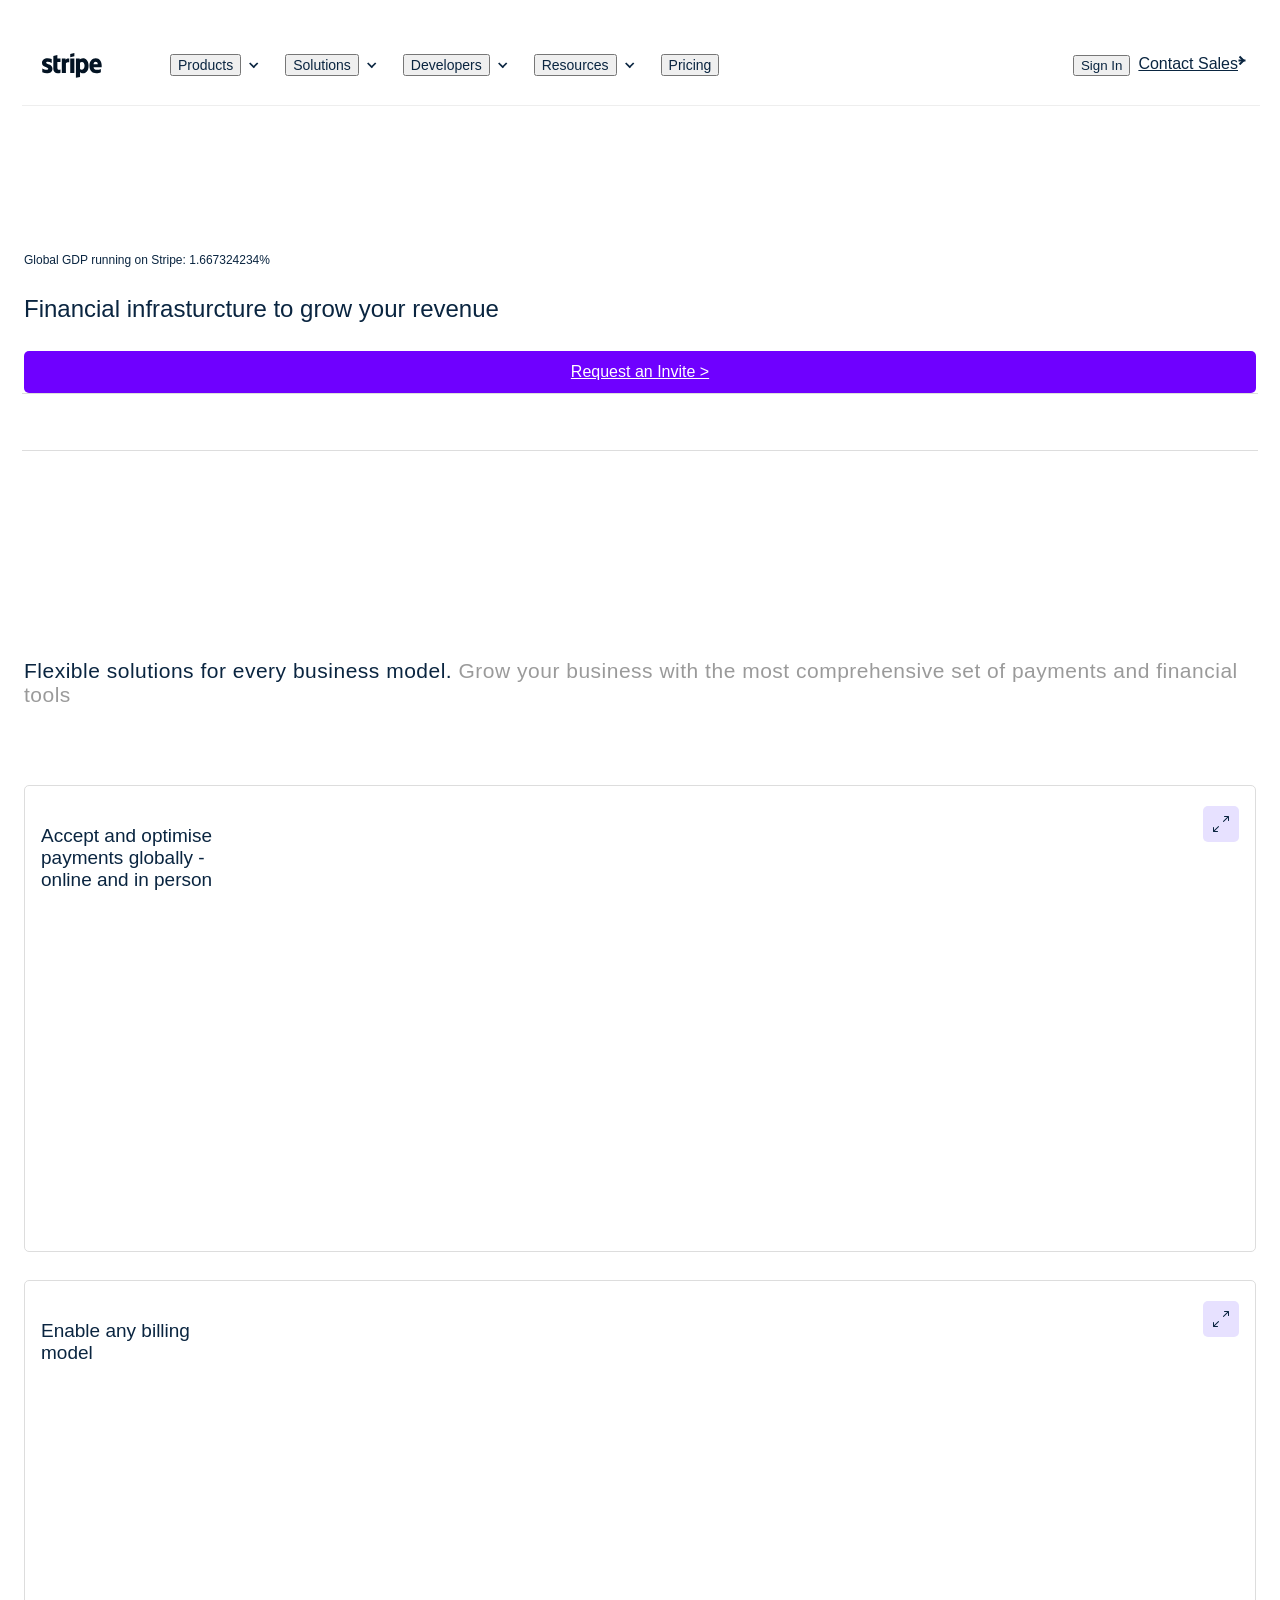
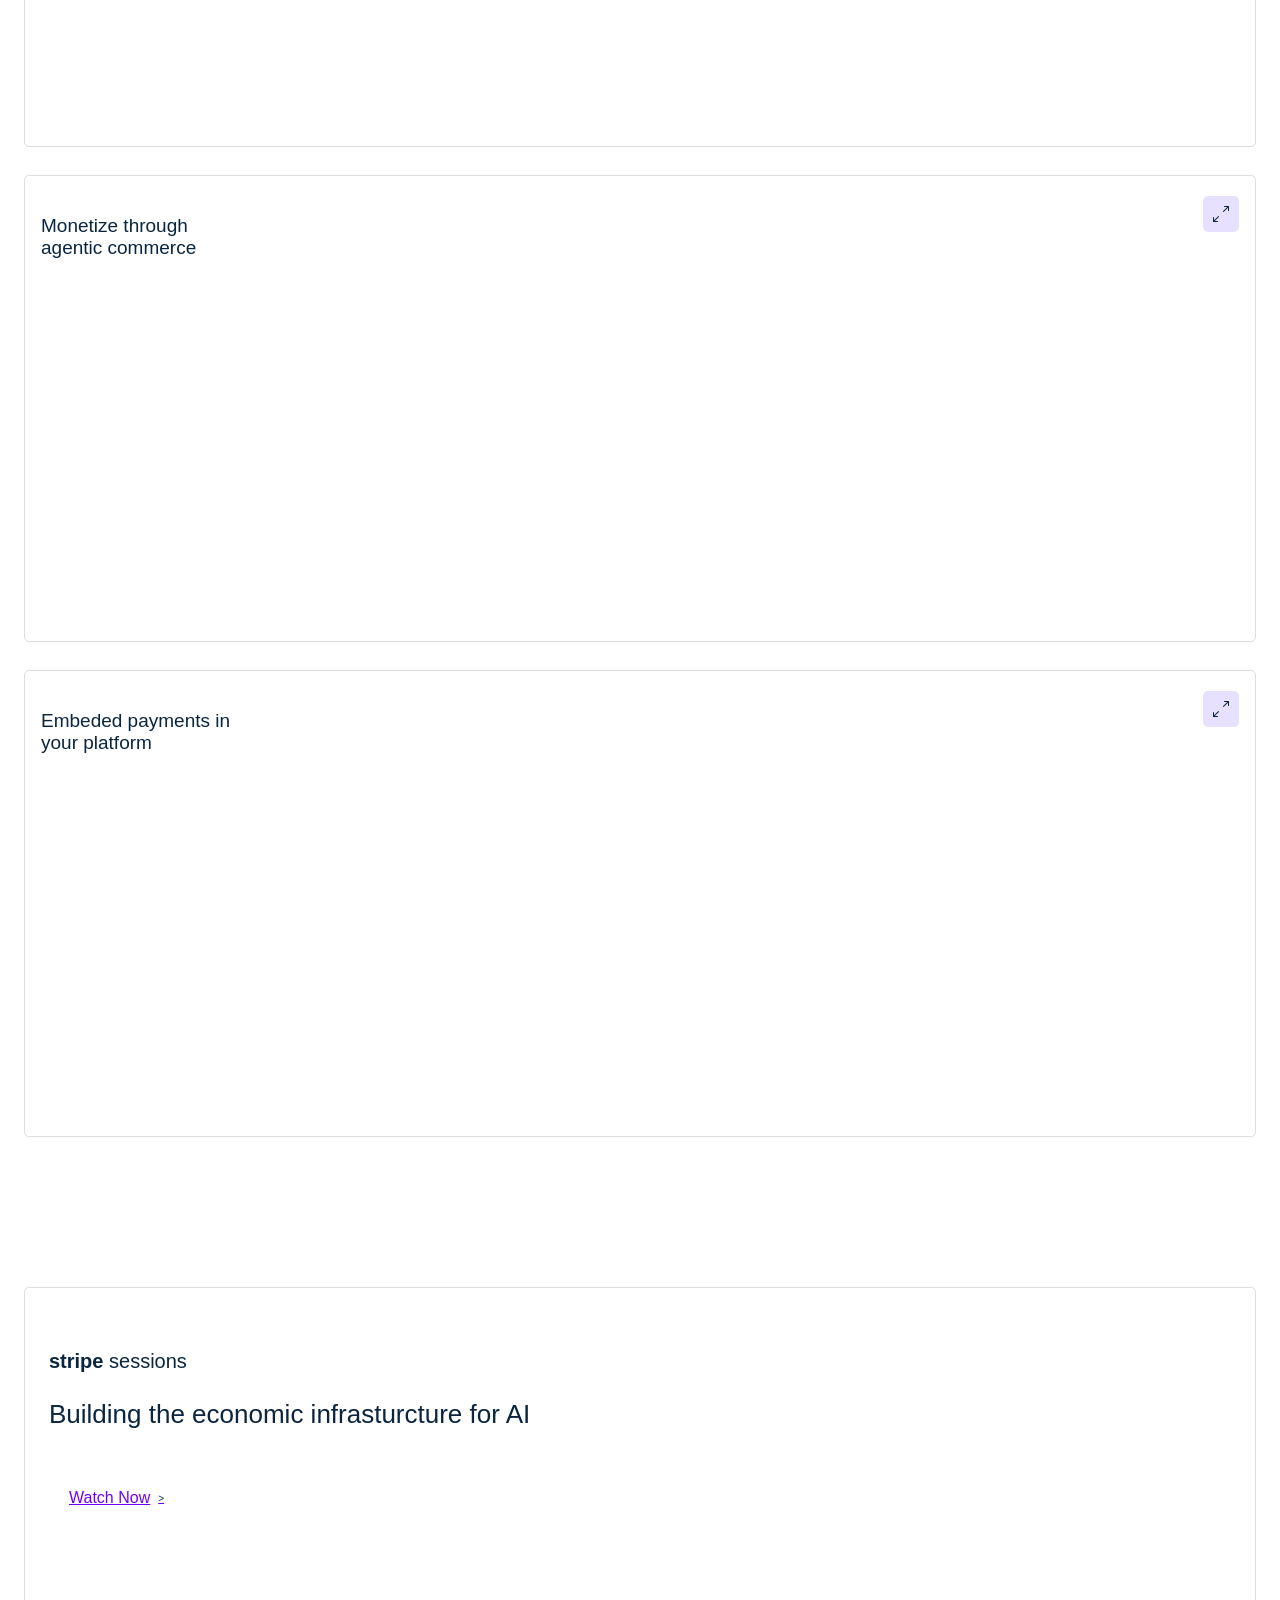
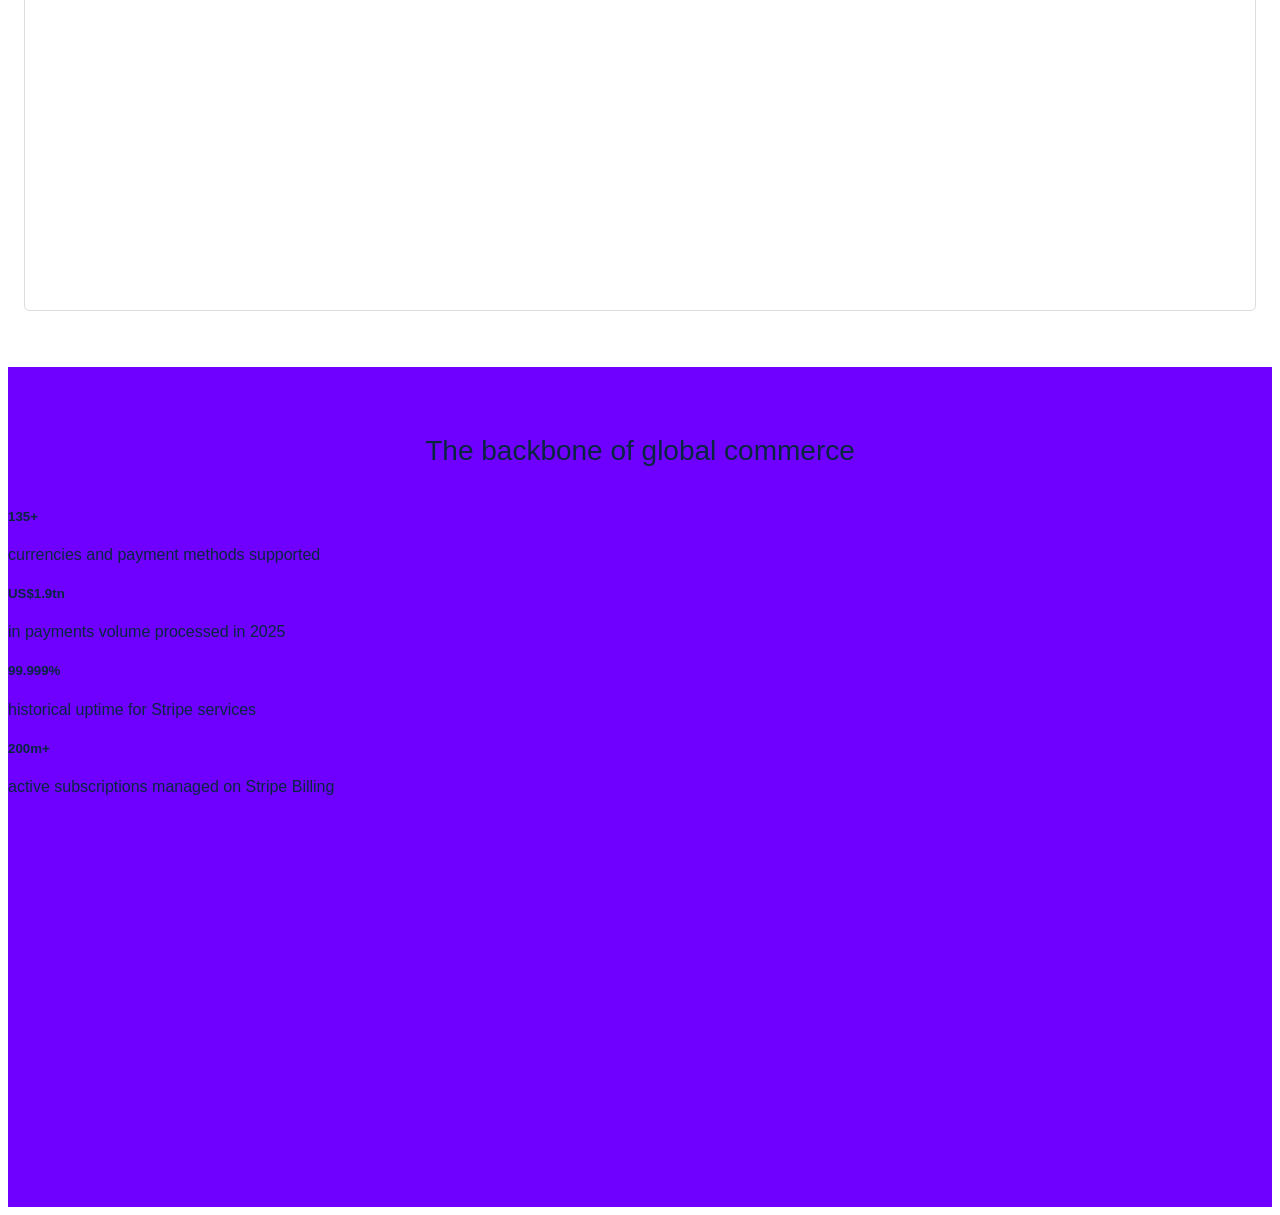
==== index.html @ 79a1a9cb "progress: navbar completed till 768px" ====
<!doctype html>
<html lang="en">
    <head>
        <meta charset="UTF-8" />
        <meta name="viewport" content="width=device-width, initial-scale=1.0" />
        <title>Stripe | Financial Infrasturcture to Grow Your Revenue</title>
        <link rel="stylesheet" href="css/main.css" />
        <link
            rel="shortcut icon"
            href="https://assets.stripeassets.com/fzn2n1nzq965/nu0iR4KqmkdJ52fgRts09/c3a10df318e7ffb1f516073daadea625/favicon.ico"
            type="image/x-icon"
        />
    </head>
    <body class="homepage-body">
        <header>
            <a>
                <svg
                    xmlns="http://www.w3.org/2000/svg"
                    width="60"
                    height="25"
                    fill="#031323"
                    viewBox="0 0 60 25"
                    aria-label="Stripe logo"
                >
                    <path
                        fill="var(--hds-color-text-solid)"
                        fill-rule="evenodd"
                        d="M59.6444 14.2813h-8.062c.1843 1.9296 1.5983 2.5476 3.2032 2.5476 1.6352 0 2.9534-.3656 4.0453-.9506v3.3179c-1.1186.7115-2.5964 1.1068-4.5645 1.1068-4.011 0-6.8218-2.5122-6.8218-7.4783 0-4.19441 2.3837-7.52509 6.3017-7.52509 3.912 0 5.9537 3.28038 5.9537 7.49819 0 .3982-.0372 1.261-.0556 1.4835Zm-5.9241-5.62407c-1.0294 0-2.1739.72812-2.1739 2.58387h4.2573c0-1.85362-1.0721-2.58387-2.0834-2.58387ZM40.9547 20.303c-1.4411 0-2.322-.6087-2.9133-1.0417l-.0088 4.6271-4.1181.8755-.0014-19.19053h3.7543l.0864 1.01784c.6035-.52914 1.6114-1.29157 3.2256-1.29162 2.8925 0 5.6162 2.6052 5.6162 7.39971 0 5.2327-2.6948 7.6037-5.6409 7.6037Zm-.959-11.35573c-.9453 0-1.5376.34559-1.9669.81586l.0245 6.11967c.3997.433.9763.7813 1.9424.7813 1.5231 0 2.5437-1.6575 2.5437-3.8745 0-2.1544-1.037-3.84233-2.5437-3.84233Zm-11.7602-3.3739h4.1341V20.0088h-4.1341V5.57337Zm0-4.694699L32.3696 0v3.35821l-4.1341.87868V.878671ZM23.9198 10.2223v9.7861h-4.1156V5.57296h3.6867l.1317 1.21751c1.0035-1.7722 3.0722-1.41321 3.6209-1.21594v3.78524c-.5242-.16908-2.2894-.42779-3.3237.86253Zm-8.5525 4.7221c0 2.4275 2.5988 1.6719 3.1263 1.4609v3.3522c-.5492.3013-1.5437.5458-2.8901.5458-2.4441 0-4.2773-1.7999-4.2773-4.2379l.0173-13.17658 4.0206-.85464.0032 3.5395h3.1278V9.0857h-3.1278v5.8588-.0001Zm-4.9069.7026c0 2.9645-2.31051 4.6562-5.73464 4.6562-1.41958 0-2.92289-.2761-4.453935-.9347v-3.9319c1.382085.7516 3.093705 1.315 4.457755 1.315.91864 0 1.53106-.2459 1.53106-1.0069C6.26064 13.7786 0 14.5192 0 9.95995 0 7.04457 2.27622 5.2998 5.61655 5.2998c1.36404 0 2.72806.20934 4.09208.75351V9.9317c-1.25265-.67618-2.84332-1.05979-4.09588-1.05979-.86296 0-1.44753.24965-1.44753.8924.0001 1.85329 6.29518.97249 6.29518 5.88279v-.0001Z"
                        clip-rule="evenodd"
                    ></path>
                </svg>
            </a>
            <ul class="nav-links">
                <li>
                    <button>Products</button
                    ><svg
                        class=""
                        width="16"
                        height="16"
                        viewBox="0 0 16 16"
                        fill="none"
                        xmlns="http://www.w3.org/2000/svg"
                        aria-hidden="true"
                    >
                        <path
                            class="navigation__chevron-down-icon__left"
                            d="M4.67065 6L9.3 10.6"
                            stroke="currentColor"
                            stroke-width="1.75"
                        ></path>
                        <path
                            class="navigation__chevron-down-icon__right"
                            d="M12.6707 6L8.67065 10"
                            stroke="currentColor"
                            stroke-width="1.75"
                        ></path>
                    </svg>
                </li>
                <li>
                    <button>Solutions</button
                    ><svg
                        class=""
                        width="16"
                        height="16"
                        viewBox="0 0 16 16"
                        fill="none"
                        xmlns="http://www.w3.org/2000/svg"
                        aria-hidden="true"
                    >
                        <path
                            class="navigation__chevron-down-icon__left"
                            d="M4.67065 6L9.3 10.6"
                            stroke="currentColor"
                            stroke-width="1.75"
                        ></path>
                        <path
                            class="navigation__chevron-down-icon__right"
                            d="M12.6707 6L8.67065 10"
                            stroke="currentColor"
                            stroke-width="1.75"
                        ></path>
                    </svg>
                </li>
                <li>
                    <button>Developers</button
                    ><svg
                        class=""
                        width="16"
                        height="16"
                        viewBox="0 0 16 16"
                        fill="none"
                        xmlns="http://www.w3.org/2000/svg"
                        aria-hidden="true"
                    >
                        <path
                            class="navigation__chevron-down-icon__left"
                            d="M4.67065 6L9.3 10.6"
                            stroke="currentColor"
                            stroke-width="1.75"
                        ></path>
                        <path
                            class="navigation__chevron-down-icon__right"
                            d="M12.6707 6L8.67065 10"
                            stroke="currentColor"
                            stroke-width="1.75"
                        ></path>
                    </svg>
                </li>
                <li>
                    <button>Resources</button
                    ><svg
                        class=""
                        width="16"
                        height="16"
                        viewBox="0 0 16 16"
                        fill="none"
                        xmlns="http://www.w3.org/2000/svg"
                        aria-hidden="true"
                    >
                        <path
                            class="navigation__chevron-down-icon__left"
                            d="M4.67065 6L9.3 10.6"
                            stroke="currentColor"
                            stroke-width="1.75"
                        ></path>
                        <path
                            class="navigation__chevron-down-icon__right"
                            d="M12.6707 6L8.67065 10"
                            stroke="currentColor"
                            stroke-width="1.75"
                        ></path>
                    </svg>
                </li>
                <li>
                    <button>Pricing</button>
                </li>
            </ul>
            <nav>
                <button class="hamburger-btn">
                    <svg
                        width="40"
                        height="40"
                        viewBox="0 0 100 100"
                        xmlns="http://www.w3.org/2000/svg"
                    >
                        <rect
                            class="navigation-hamburger__background"
                            x="0"
                            y="0"
                            width="100"
                            height="100"
                            style="fill: #fff"
                        ></rect>
                        <rect
                            class="navigation-hamburger__line line-1"
                            width="40"
                            height="5"
                            x="30"
                            y="38"
                            fill="#3700ff"
                        ></rect>
                        <rect
                            class="navigation-hamburger__line line-2"
                            width="40"
                            height="5"
                            x="30"
                            y="48"
                            fill="#3700ff"
                        ></rect>
                        <rect
                            class="navigation-hamburger__line line-3"
                            width="40"
                            height="5"
                            x="30"
                            y="48"
                            fill="#3700ff"
                        ></rect>
                        <rect
                            class="navigation-hamburger__line line-4"
                            width="40"
                            height="5"
                            x="30"
                            y="58"
                            fill="#3700ff"
                        ></rect>
                    </svg>
                </button>
                <button class="sign-in-btn">Sign In</button>
                <div class="contact-btn">
                    <a href="">Contact Sales</a>

                    <svg
                        class="hds-icon hds-icon-hover-arrow"
                        width="10"
                        height="10"
                        fill="none"
                        stroke="currentColor"
                        stroke-width="2"
                    >
                        <path d="M0.5 5.5h7"></path>
                        <path d="M1.5 1.5l4 4-4 4"></path>
                    </svg>
                </div>
            </nav>
        </header>
        <main>
            <section class="hero">
                <div class="hero-content">
                    <p>Global GDP running on Stripe: 1.667324234%</p>
                    <h1>Financial infrasturcture to grow your revenue</h1>
                    <a href="">Request an Invite ></a>
                </div>
                <div class="marque"></div>
            </section>
            <section class="section2">
                <div class="section2-header">
                    <h2>
                        Flexible solutions for every business model.
                        <span
                            >Grow your business with the most comprehensive set
                            of payments and financial tools
                        </span>
                    </h2>
                </div>
                <div class="card-container">
                    <div class="card">
                        <div class="card-header">
                            <h3>
                                Accept and optimise payments globally - online
                                and in person
                            </h3>
                            <button>
                                <svg
                                    xmlns="http://www.w3.org/2000/svg"
                                    width="16"
                                    height="16"
                                    fill="currentColor"
                                    class="bi bi-arrows-angle-expand"
                                    viewBox="0 0 16 16"
                                >
                                    <path
                                        fill-rule="evenodd"
                                        d="M5.828 10.172a.5.5 0 0 0-.707 0l-4.096 4.096V11.5a.5.5 0 0 0-1 0v3.975a.5.5 0 0 0 .5.5H4.5a.5.5 0 0 0 0-1H1.732l4.096-4.096a.5.5 0 0 0 0-.707m4.344-4.344a.5.5 0 0 0 .707 0l4.096-4.096V4.5a.5.5 0 1 0 1 0V.525a.5.5 0 0 0-.5-.5H11.5a.5.5 0 0 0 0 1h2.768l-4.096 4.096a.5.5 0 0 0 0 .707"
                                    />
                                </svg>
                            </button>
                        </div>
                    </div>
                    <div class="card">
                        <div class="card-header">
                            <h3>Enable any billing model</h3>
                            <button>
                                <svg
                                    xmlns="http://www.w3.org/2000/svg"
                                    width="16"
                                    height="16"
                                    fill="currentColor"
                                    class="bi bi-arrows-angle-expand"
                                    viewBox="0 0 16 16"
                                >
                                    <path
                                        fill-rule="evenodd"
                                        d="M5.828 10.172a.5.5 0 0 0-.707 0l-4.096 4.096V11.5a.5.5 0 0 0-1 0v3.975a.5.5 0 0 0 .5.5H4.5a.5.5 0 0 0 0-1H1.732l4.096-4.096a.5.5 0 0 0 0-.707m4.344-4.344a.5.5 0 0 0 .707 0l4.096-4.096V4.5a.5.5 0 1 0 1 0V.525a.5.5 0 0 0-.5-.5H11.5a.5.5 0 0 0 0 1h2.768l-4.096 4.096a.5.5 0 0 0 0 .707"
                                    />
                                </svg>
                            </button>
                        </div>
                    </div>
                    <div class="card">
                        <div class="card-header">
                            <h3>Monetize through agentic commerce</h3>
                            <button>
                                <svg
                                    xmlns="http://www.w3.org/2000/svg"
                                    width="16"
                                    height="16"
                                    fill="currentColor"
                                    class="bi bi-arrows-angle-expand"
                                    viewBox="0 0 16 16"
                                >
                                    <path
                                        fill-rule="evenodd"
                                        d="M5.828 10.172a.5.5 0 0 0-.707 0l-4.096 4.096V11.5a.5.5 0 0 0-1 0v3.975a.5.5 0 0 0 .5.5H4.5a.5.5 0 0 0 0-1H1.732l4.096-4.096a.5.5 0 0 0 0-.707m4.344-4.344a.5.5 0 0 0 .707 0l4.096-4.096V4.5a.5.5 0 1 0 1 0V.525a.5.5 0 0 0-.5-.5H11.5a.5.5 0 0 0 0 1h2.768l-4.096 4.096a.5.5 0 0 0 0 .707"
                                    />
                                </svg>
                            </button>
                        </div>
                    </div>
                    <div class="card">
                        <div class="card-header">
                            <h3>Embeded payments in your platform</h3>
                            <button>
                                <svg
                                    xmlns="http://www.w3.org/2000/svg"
                                    width="16"
                                    height="16"
                                    fill="currentColor"
                                    class="bi bi-arrows-angle-expand"
                                    viewBox="0 0 16 16"
                                >
                                    <path
                                        fill-rule="evenodd"
                                        d="M5.828 10.172a.5.5 0 0 0-.707 0l-4.096 4.096V11.5a.5.5 0 0 0-1 0v3.975a.5.5 0 0 0 .5.5H4.5a.5.5 0 0 0 0-1H1.732l4.096-4.096a.5.5 0 0 0 0-.707m4.344-4.344a.5.5 0 0 0 .707 0l4.096-4.096V4.5a.5.5 0 1 0 1 0V.525a.5.5 0 0 0-.5-.5H11.5a.5.5 0 0 0 0 1h2.768l-4.096 4.096a.5.5 0 0 0 0 .707"
                                    />
                                </svg>
                            </button>
                        </div>
                    </div>
                </div>
                <div class="special-card">
                    <h4>stripe <span>sessions</span></h4>
                    <h3>Building the economic infrasturcture for AI</h3>
                    <a href="">Watch Now <span>></span></a>
                </div>
            </section>
            <section class="section3">
                <h3>The backbone of global commerce</h3>
                <div class="stats">
                    <div>
                        <div>
                            <h5>135+</h5>
                            <p>currencies and payment methods supported</p>
                        </div>
                        <div>
                            <h5>US$1.9tn</h5>
                            <p>in payments volume processed in 2025</p>
                        </div>
                    </div>
                    <div>
                        <div>
                            <h5>99.999%</h5>
                            <p>historical uptime for Stripe services</p>
                        </div>
                        <div>
                            <h5>200m+</h5>
                            <p>
                                active subscriptions managed on Stripe Billing
                            </p>
                        </div>
                    </div>
                </div>
            </section>
        </main>
    </body>
</html>
---- css/main.css ----
@import url(layout.css);
@import url(components.css);
@import url(pages.css);

@font-face {
  font-family: "stripefont1";
  src: url("fonts/Sohne.cb178166.woff2") format("woff2");
  font-weight: normal;
  font-style: normal;
  font-display: swap;
}
@font-face {
  font-family: "stripefont2";
  src: url("fonts/SourceCodePro-Medium.f5ba3e6a.woff2") format("woff2");
  font-weight: normal;
  font-style: normal;
  font-display: swap;
}
* {
  font-family: "stripefont2", sans-serif;
  color: var(--text-color);
}
:root {
  --background-color: #533afd;
  --text-color: #0a2540;
  --border-color: rgb(238, 238, 238);
}
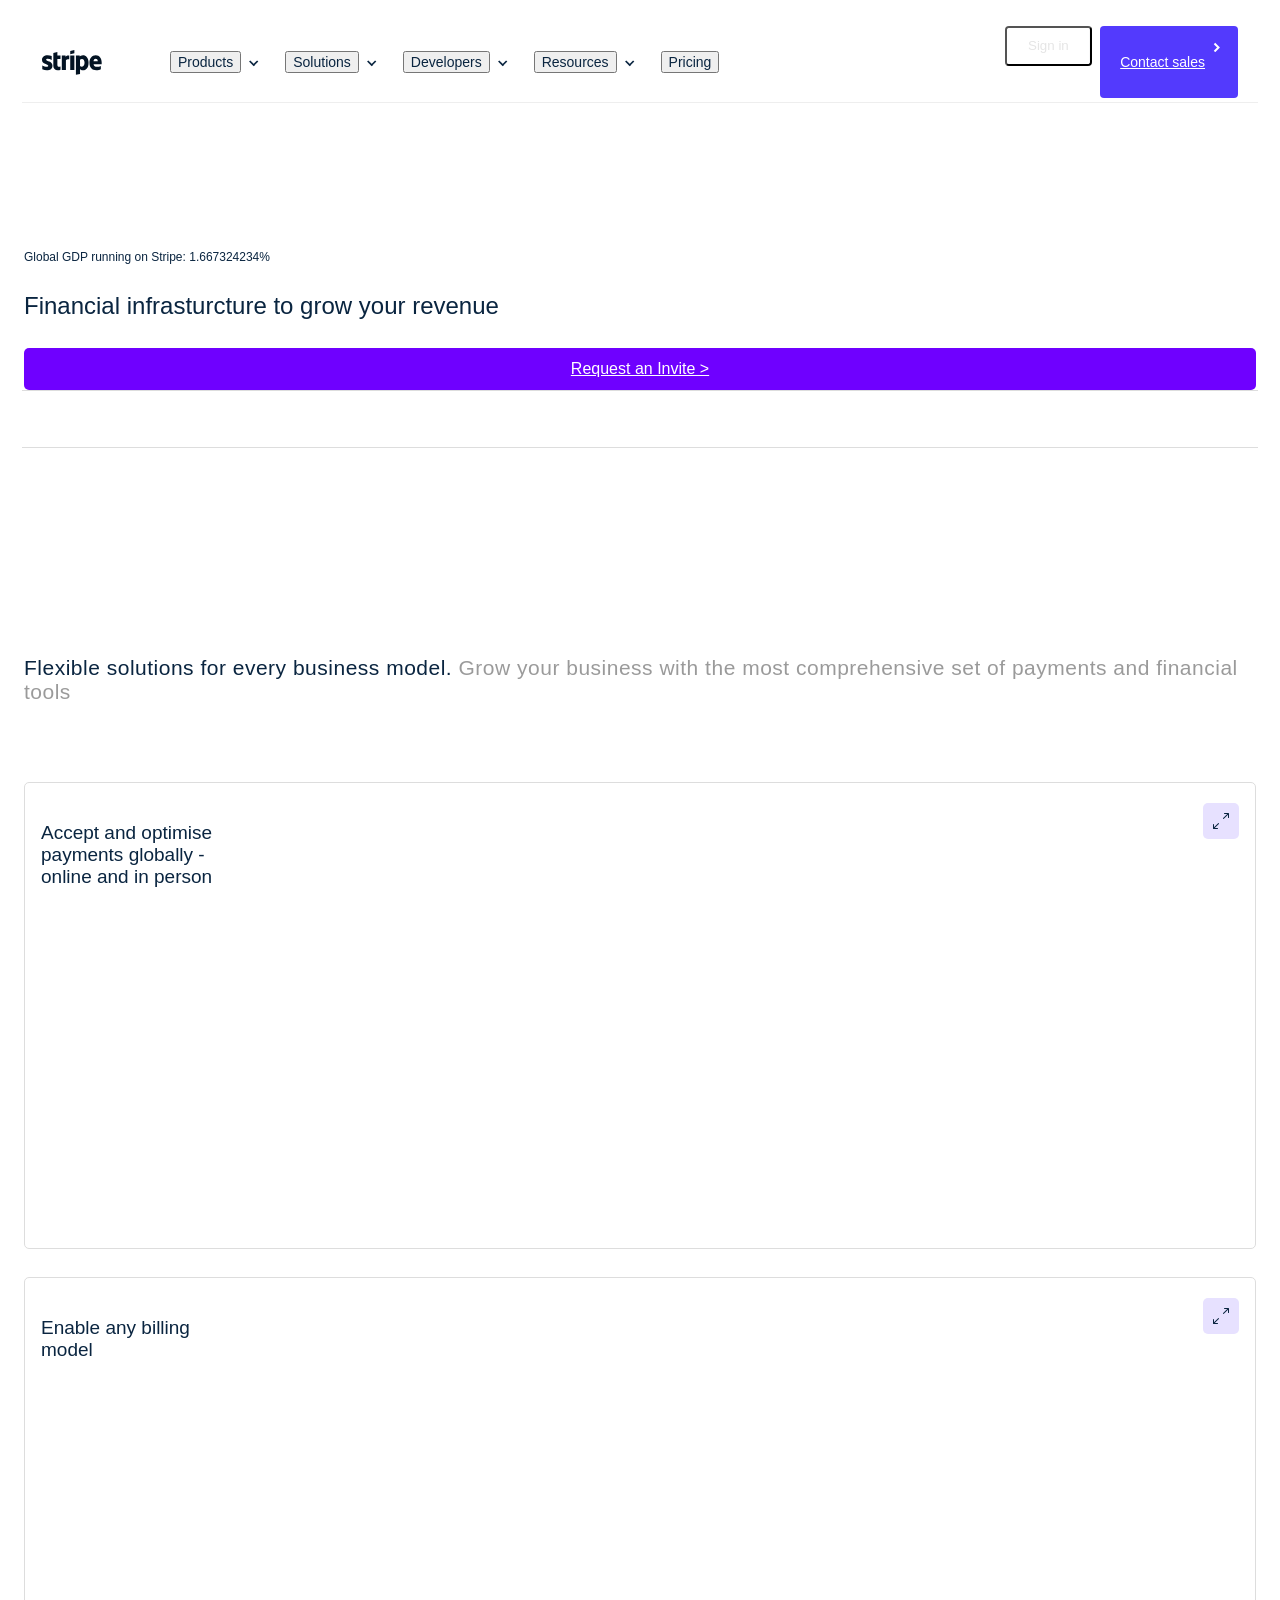
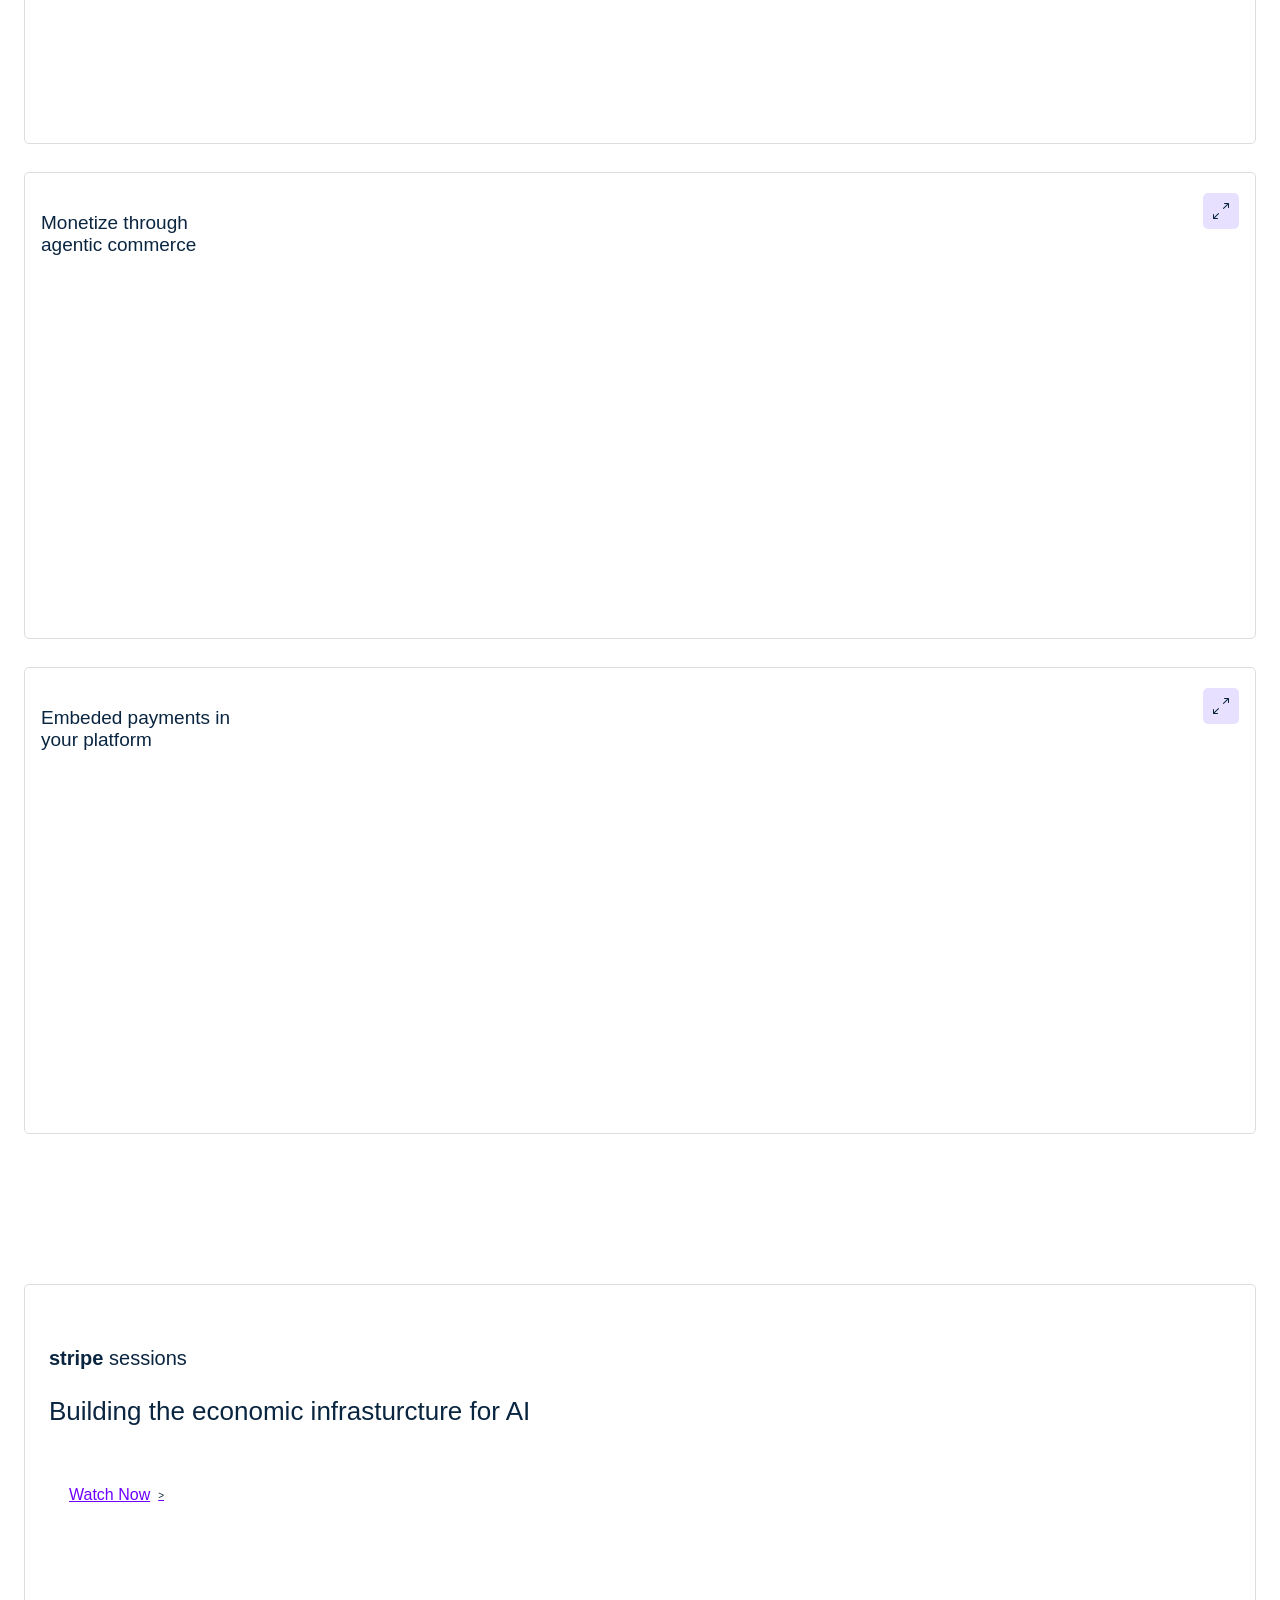
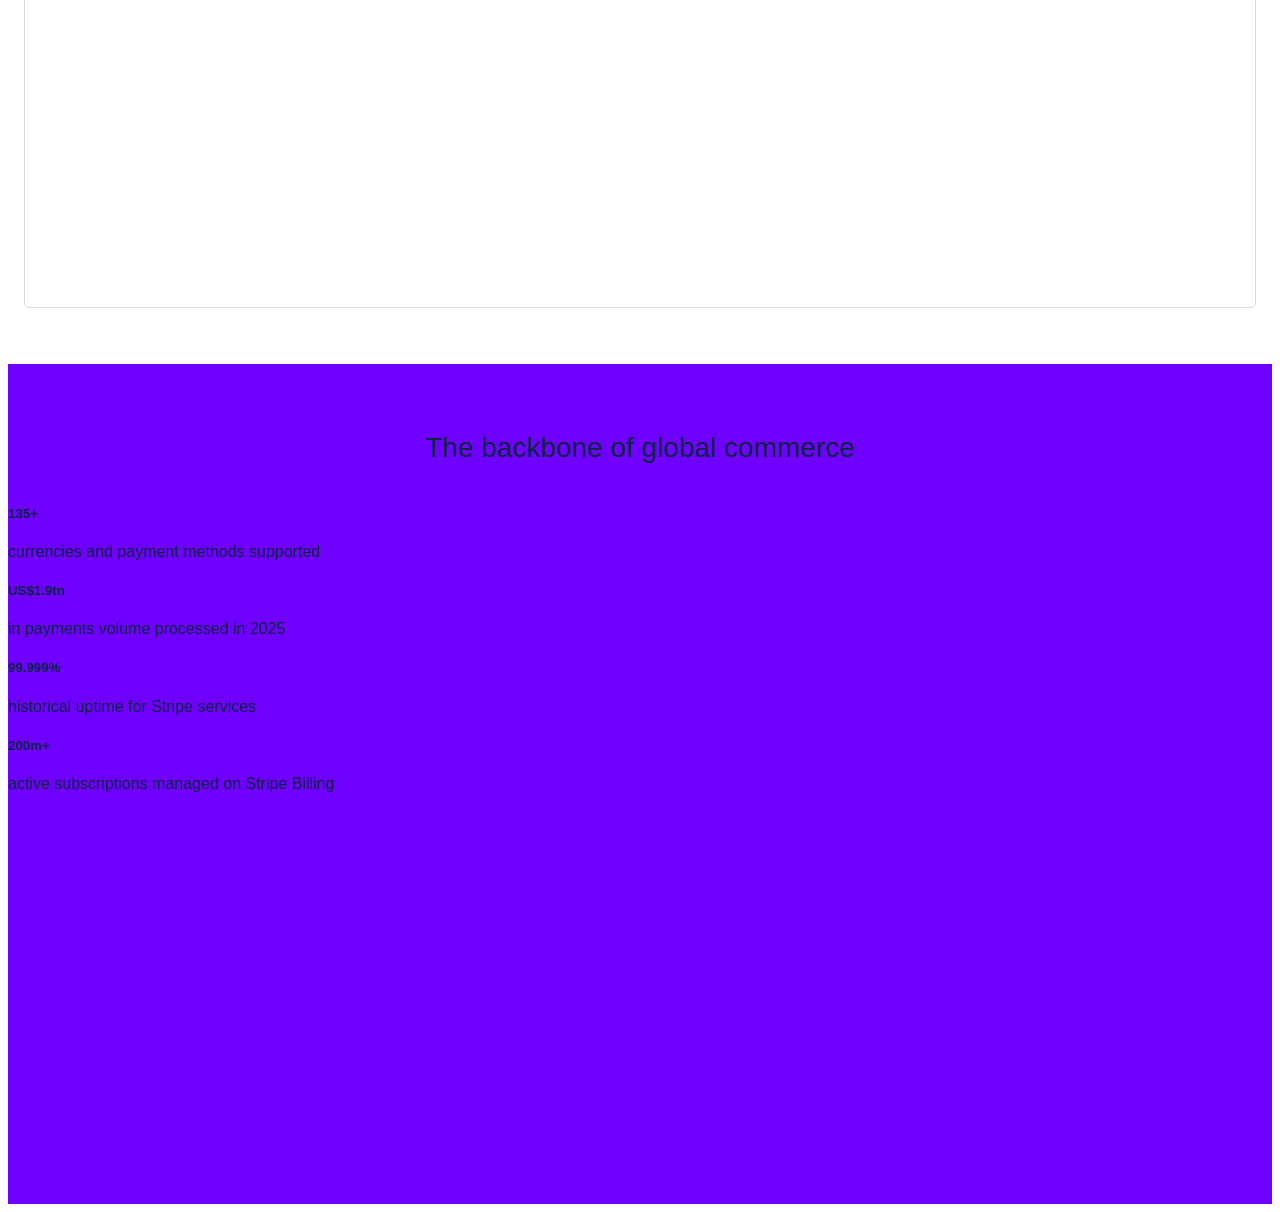
==== commit e0fdd8d5: "feat: added responsive navbar; screen-width tested: 4k screen width" ====
--- a/index.html
+++ b/index.html
@@ -185,19 +185,61 @@
                         ></rect>
                     </svg>
                 </button>
-                <button class="sign-in-btn">Sign In</button>
+                <button class="sign-in-btn">
+                    <svg class="navigation-item__sign-in__mask">
+                        <defs>
+                            <mask id="cutoutMask">
+                                <rect
+                                    x="0"
+                                    y="0"
+                                    width="100%"
+                                    height="100%"
+                                    fill="white"
+                                ></rect>
+                                <text
+                                    x="50%"
+                                    y="50%"
+                                    dy="-0.5"
+                                    dominant-baseline="central"
+                                    text-anchor="middle"
+                                    font-size="1em"
+                                    fill="black"
+                                >
+                                    Sign in
+                                </text>
+                            </mask>
+                        </defs>
+                        <rect
+                            x="0"
+                            y="0"
+                            width="100%"
+                            height="100%"
+                            fill="var(--hds-color-text-solid)"
+                            opacity="0.10"
+                        ></rect>
+                        <rect
+                            x="0"
+                            y="0"
+                            width="100%"
+                            height="100%"
+                            fill="#fff"
+                            mask="url(#cutoutMask)"
+                        ></rect>
+                    </svg>
+                    <span>Sign in</span>
+                </button>
                 <div class="contact-btn">
-                    <a href="">Contact Sales</a>
+                    <a href="">Contact sales</a>
 
                     <svg
                         class="hds-icon hds-icon-hover-arrow"
                         width="10"
                         height="10"
                         fill="none"
-                        stroke="currentColor"
+                        stroke="white"
                         stroke-width="2"
                     >
-                        <path d="M0.5 5.5h7"></path>
+                        <!-- <path d="M0.5 5.5h7"></path> -->
                         <path d="M1.5 1.5l4 4-4 4"></path>
                     </svg>
                 </div>
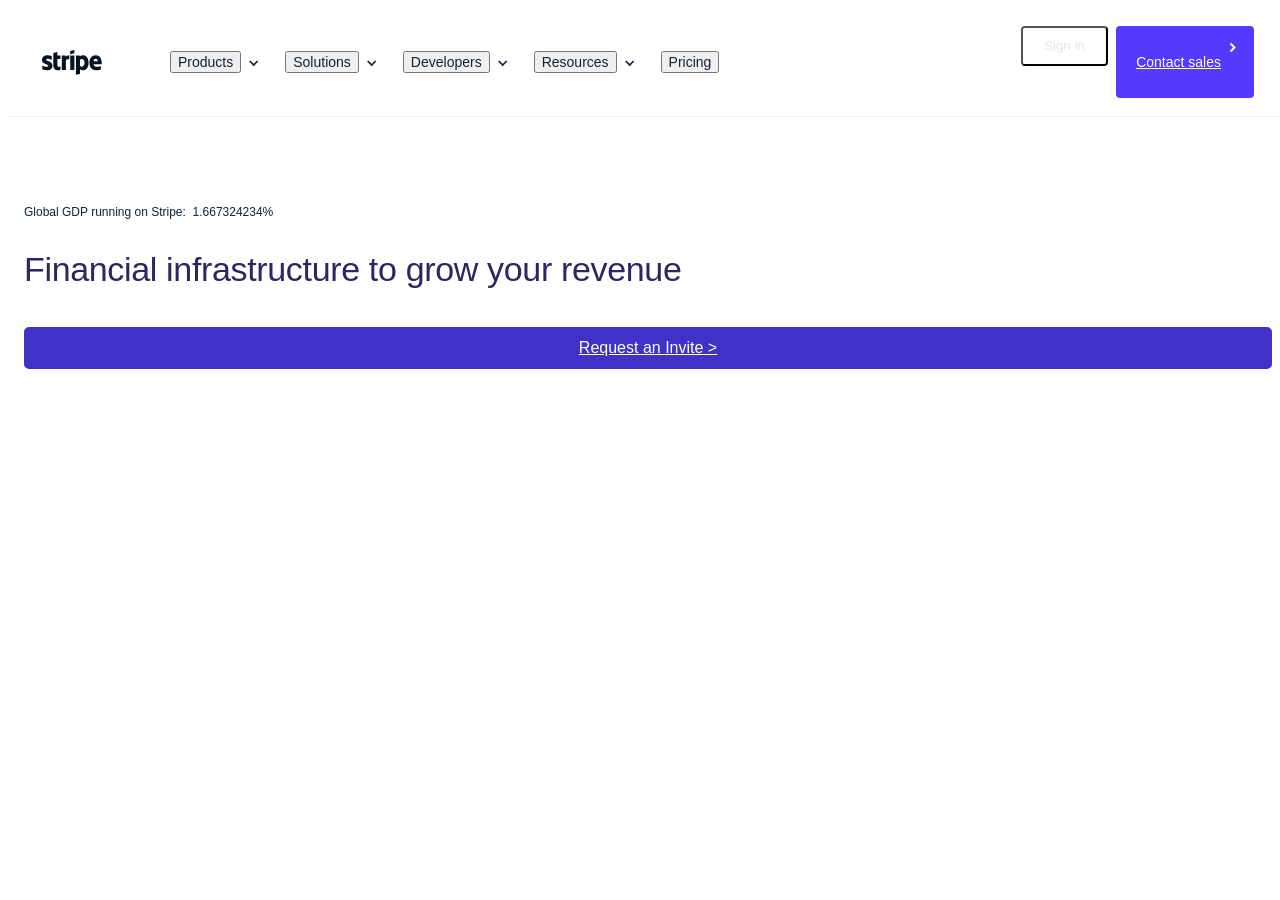
==== commit 1a40fc63: "fix: navbar issues with margin and padding fixed" ====
--- a/index.html
+++ b/index.html
@@ -1,387 +1,385 @@
 <!doctype html>
 <html lang="en">
-    <head>
-        <meta charset="UTF-8" />
-        <meta name="viewport" content="width=device-width, initial-scale=1.0" />
-        <title>Stripe | Financial Infrasturcture to Grow Your Revenue</title>
-        <link rel="stylesheet" href="css/main.css" />
-        <link
-            rel="shortcut icon"
-            href="https://assets.stripeassets.com/fzn2n1nzq965/nu0iR4KqmkdJ52fgRts09/c3a10df318e7ffb1f516073daadea625/favicon.ico"
-            type="image/x-icon"
-        />
-    </head>
-    <body class="homepage-body">
-        <header>
-            <a>
-                <svg
-                    xmlns="http://www.w3.org/2000/svg"
-                    width="60"
-                    height="25"
-                    fill="#031323"
-                    viewBox="0 0 60 25"
-                    aria-label="Stripe logo"
+  <head>
+    <meta charset="UTF-8" />
+    <meta name="viewport" content="width=device-width, initial-scale=1.0" />
+    <title>Stripe | Financial Infrasturcture to Grow Your Revenue</title>
+    <link rel="stylesheet" href="css/main.css" />
+    <link
+      rel="shortcut icon"
+      href="https://assets.stripeassets.com/fzn2n1nzq965/nu0iR4KqmkdJ52fgRts09/c3a10df318e7ffb1f516073daadea625/favicon.ico"
+      type="image/x-icon"
+    />
+  </head>
+  <body class="homepage-body">
+    <header>
+      <a>
+        <svg
+          xmlns="http://www.w3.org/2000/svg"
+          width="60"
+          height="25"
+          fill="#031323"
+          viewBox="0 0 60 25"
+          aria-label="Stripe logo"
+        >
+          <path
+            fill="var(--hds-color-text-solid)"
+            fill-rule="evenodd"
+            d="M59.6444 14.2813h-8.062c.1843 1.9296 1.5983 2.5476 3.2032 2.5476 1.6352 0 2.9534-.3656 4.0453-.9506v3.3179c-1.1186.7115-2.5964 1.1068-4.5645 1.1068-4.011 0-6.8218-2.5122-6.8218-7.4783 0-4.19441 2.3837-7.52509 6.3017-7.52509 3.912 0 5.9537 3.28038 5.9537 7.49819 0 .3982-.0372 1.261-.0556 1.4835Zm-5.9241-5.62407c-1.0294 0-2.1739.72812-2.1739 2.58387h4.2573c0-1.85362-1.0721-2.58387-2.0834-2.58387ZM40.9547 20.303c-1.4411 0-2.322-.6087-2.9133-1.0417l-.0088 4.6271-4.1181.8755-.0014-19.19053h3.7543l.0864 1.01784c.6035-.52914 1.6114-1.29157 3.2256-1.29162 2.8925 0 5.6162 2.6052 5.6162 7.39971 0 5.2327-2.6948 7.6037-5.6409 7.6037Zm-.959-11.35573c-.9453 0-1.5376.34559-1.9669.81586l.0245 6.11967c.3997.433.9763.7813 1.9424.7813 1.5231 0 2.5437-1.6575 2.5437-3.8745 0-2.1544-1.037-3.84233-2.5437-3.84233Zm-11.7602-3.3739h4.1341V20.0088h-4.1341V5.57337Zm0-4.694699L32.3696 0v3.35821l-4.1341.87868V.878671ZM23.9198 10.2223v9.7861h-4.1156V5.57296h3.6867l.1317 1.21751c1.0035-1.7722 3.0722-1.41321 3.6209-1.21594v3.78524c-.5242-.16908-2.2894-.42779-3.3237.86253Zm-8.5525 4.7221c0 2.4275 2.5988 1.6719 3.1263 1.4609v3.3522c-.5492.3013-1.5437.5458-2.8901.5458-2.4441 0-4.2773-1.7999-4.2773-4.2379l.0173-13.17658 4.0206-.85464.0032 3.5395h3.1278V9.0857h-3.1278v5.8588-.0001Zm-4.9069.7026c0 2.9645-2.31051 4.6562-5.73464 4.6562-1.41958 0-2.92289-.2761-4.453935-.9347v-3.9319c1.382085.7516 3.093705 1.315 4.457755 1.315.91864 0 1.53106-.2459 1.53106-1.0069C6.26064 13.7786 0 14.5192 0 9.95995 0 7.04457 2.27622 5.2998 5.61655 5.2998c1.36404 0 2.72806.20934 4.09208.75351V9.9317c-1.25265-.67618-2.84332-1.05979-4.09588-1.05979-.86296 0-1.44753.24965-1.44753.8924.0001 1.85329 6.29518.97249 6.29518 5.88279v-.0001Z"
+            clip-rule="evenodd"
+          ></path>
+        </svg>
+      </a>
+      <ul class="nav-links">
+        <li>
+          <button>Products</button
+          ><svg
+            class=""
+            width="16"
+            height="16"
+            viewBox="0 0 16 16"
+            fill="none"
+            xmlns="http://www.w3.org/2000/svg"
+            aria-hidden="true"
+          >
+            <path
+              class="navigation__chevron-down-icon__left"
+              d="M4.67065 6L9.3 10.6"
+              stroke="currentColor"
+              stroke-width="1.75"
+            ></path>
+            <path
+              class="navigation__chevron-down-icon__right"
+              d="M12.6707 6L8.67065 10"
+              stroke="currentColor"
+              stroke-width="1.75"
+            ></path>
+          </svg>
+        </li>
+        <li>
+          <button>Solutions</button
+          ><svg
+            class=""
+            width="16"
+            height="16"
+            viewBox="0 0 16 16"
+            fill="none"
+            xmlns="http://www.w3.org/2000/svg"
+            aria-hidden="true"
+          >
+            <path
+              class="navigation__chevron-down-icon__left"
+              d="M4.67065 6L9.3 10.6"
+              stroke="currentColor"
+              stroke-width="1.75"
+            ></path>
+            <path
+              class="navigation__chevron-down-icon__right"
+              d="M12.6707 6L8.67065 10"
+              stroke="currentColor"
+              stroke-width="1.75"
+            ></path>
+          </svg>
+        </li>
+        <li>
+          <button>Developers</button
+          ><svg
+            class=""
+            width="16"
+            height="16"
+            viewBox="0 0 16 16"
+            fill="none"
+            xmlns="http://www.w3.org/2000/svg"
+            aria-hidden="true"
+          >
+            <path
+              class="navigation__chevron-down-icon__left"
+              d="M4.67065 6L9.3 10.6"
+              stroke="currentColor"
+              stroke-width="1.75"
+            ></path>
+            <path
+              class="navigation__chevron-down-icon__right"
+              d="M12.6707 6L8.67065 10"
+              stroke="currentColor"
+              stroke-width="1.75"
+            ></path>
+          </svg>
+        </li>
+        <li>
+          <button>Resources</button
+          ><svg
+            class=""
+            width="16"
+            height="16"
+            viewBox="0 0 16 16"
+            fill="none"
+            xmlns="http://www.w3.org/2000/svg"
+            aria-hidden="true"
+          >
+            <path
+              class="navigation__chevron-down-icon__left"
+              d="M4.67065 6L9.3 10.6"
+              stroke="currentColor"
+              stroke-width="1.75"
+            ></path>
+            <path
+              class="navigation__chevron-down-icon__right"
+              d="M12.6707 6L8.67065 10"
+              stroke="currentColor"
+              stroke-width="1.75"
+            ></path>
+          </svg>
+        </li>
+        <li>
+          <button>Pricing</button>
+        </li>
+      </ul>
+      <nav>
+        <button class="hamburger-btn">
+          <svg
+            width="40"
+            height="40"
+            viewBox="0 0 100 100"
+            xmlns="http://www.w3.org/2000/svg"
+          >
+            <rect
+              class="navigation-hamburger__background"
+              x="0"
+              y="0"
+              width="100"
+              height="100"
+              style="fill: #fff"
+            ></rect>
+            <rect
+              class="navigation-hamburger__line line-1"
+              width="40"
+              height="5"
+              x="30"
+              y="38"
+              fill="#3700ff"
+            ></rect>
+            <rect
+              class="navigation-hamburger__line line-2"
+              width="40"
+              height="5"
+              x="30"
+              y="48"
+              fill="#3700ff"
+            ></rect>
+            <rect
+              class="navigation-hamburger__line line-3"
+              width="40"
+              height="5"
+              x="30"
+              y="48"
+              fill="#3700ff"
+            ></rect>
+            <rect
+              class="navigation-hamburger__line line-4"
+              width="40"
+              height="5"
+              x="30"
+              y="58"
+              fill="#3700ff"
+            ></rect>
+          </svg>
+        </button>
+        <button class="sign-in-btn">
+          <svg class="navigation-item__sign-in__mask">
+            <defs>
+              <mask id="cutoutMask">
+                <rect
+                  x="0"
+                  y="0"
+                  width="100%"
+                  height="100%"
+                  fill="white"
+                ></rect>
+                <text
+                  x="50%"
+                  y="50%"
+                  dy="-0.5"
+                  dominant-baseline="central"
+                  text-anchor="middle"
+                  font-size="1em"
+                  fill="black"
                 >
-                    <path
-                        fill="var(--hds-color-text-solid)"
-                        fill-rule="evenodd"
-                        d="M59.6444 14.2813h-8.062c.1843 1.9296 1.5983 2.5476 3.2032 2.5476 1.6352 0 2.9534-.3656 4.0453-.9506v3.3179c-1.1186.7115-2.5964 1.1068-4.5645 1.1068-4.011 0-6.8218-2.5122-6.8218-7.4783 0-4.19441 2.3837-7.52509 6.3017-7.52509 3.912 0 5.9537 3.28038 5.9537 7.49819 0 .3982-.0372 1.261-.0556 1.4835Zm-5.9241-5.62407c-1.0294 0-2.1739.72812-2.1739 2.58387h4.2573c0-1.85362-1.0721-2.58387-2.0834-2.58387ZM40.9547 20.303c-1.4411 0-2.322-.6087-2.9133-1.0417l-.0088 4.6271-4.1181.8755-.0014-19.19053h3.7543l.0864 1.01784c.6035-.52914 1.6114-1.29157 3.2256-1.29162 2.8925 0 5.6162 2.6052 5.6162 7.39971 0 5.2327-2.6948 7.6037-5.6409 7.6037Zm-.959-11.35573c-.9453 0-1.5376.34559-1.9669.81586l.0245 6.11967c.3997.433.9763.7813 1.9424.7813 1.5231 0 2.5437-1.6575 2.5437-3.8745 0-2.1544-1.037-3.84233-2.5437-3.84233Zm-11.7602-3.3739h4.1341V20.0088h-4.1341V5.57337Zm0-4.694699L32.3696 0v3.35821l-4.1341.87868V.878671ZM23.9198 10.2223v9.7861h-4.1156V5.57296h3.6867l.1317 1.21751c1.0035-1.7722 3.0722-1.41321 3.6209-1.21594v3.78524c-.5242-.16908-2.2894-.42779-3.3237.86253Zm-8.5525 4.7221c0 2.4275 2.5988 1.6719 3.1263 1.4609v3.3522c-.5492.3013-1.5437.5458-2.8901.5458-2.4441 0-4.2773-1.7999-4.2773-4.2379l.0173-13.17658 4.0206-.85464.0032 3.5395h3.1278V9.0857h-3.1278v5.8588-.0001Zm-4.9069.7026c0 2.9645-2.31051 4.6562-5.73464 4.6562-1.41958 0-2.92289-.2761-4.453935-.9347v-3.9319c1.382085.7516 3.093705 1.315 4.457755 1.315.91864 0 1.53106-.2459 1.53106-1.0069C6.26064 13.7786 0 14.5192 0 9.95995 0 7.04457 2.27622 5.2998 5.61655 5.2998c1.36404 0 2.72806.20934 4.09208.75351V9.9317c-1.25265-.67618-2.84332-1.05979-4.09588-1.05979-.86296 0-1.44753.24965-1.44753.8924.0001 1.85329 6.29518.97249 6.29518 5.88279v-.0001Z"
-                        clip-rule="evenodd"
-                    ></path>
-                </svg>
-            </a>
-            <ul class="nav-links">
-                <li>
-                    <button>Products</button
-                    ><svg
-                        class=""
-                        width="16"
-                        height="16"
-                        viewBox="0 0 16 16"
-                        fill="none"
-                        xmlns="http://www.w3.org/2000/svg"
-                        aria-hidden="true"
-                    >
-                        <path
-                            class="navigation__chevron-down-icon__left"
-                            d="M4.67065 6L9.3 10.6"
-                            stroke="currentColor"
-                            stroke-width="1.75"
-                        ></path>
-                        <path
-                            class="navigation__chevron-down-icon__right"
-                            d="M12.6707 6L8.67065 10"
-                            stroke="currentColor"
-                            stroke-width="1.75"
-                        ></path>
-                    </svg>
-                </li>
-                <li>
-                    <button>Solutions</button
-                    ><svg
-                        class=""
-                        width="16"
-                        height="16"
-                        viewBox="0 0 16 16"
-                        fill="none"
-                        xmlns="http://www.w3.org/2000/svg"
-                        aria-hidden="true"
-                    >
-                        <path
-                            class="navigation__chevron-down-icon__left"
-                            d="M4.67065 6L9.3 10.6"
-                            stroke="currentColor"
-                            stroke-width="1.75"
-                        ></path>
-                        <path
-                            class="navigation__chevron-down-icon__right"
-                            d="M12.6707 6L8.67065 10"
-                            stroke="currentColor"
-                            stroke-width="1.75"
-                        ></path>
-                    </svg>
-                </li>
-                <li>
-                    <button>Developers</button
-                    ><svg
-                        class=""
-                        width="16"
-                        height="16"
-                        viewBox="0 0 16 16"
-                        fill="none"
-                        xmlns="http://www.w3.org/2000/svg"
-                        aria-hidden="true"
-                    >
-                        <path
-                            class="navigation__chevron-down-icon__left"
-                            d="M4.67065 6L9.3 10.6"
-                            stroke="currentColor"
-                            stroke-width="1.75"
-                        ></path>
-                        <path
-                            class="navigation__chevron-down-icon__right"
-                            d="M12.6707 6L8.67065 10"
-                            stroke="currentColor"
-                            stroke-width="1.75"
-                        ></path>
-                    </svg>
-                </li>
-                <li>
-                    <button>Resources</button
-                    ><svg
-                        class=""
-                        width="16"
-                        height="16"
-                        viewBox="0 0 16 16"
-                        fill="none"
-                        xmlns="http://www.w3.org/2000/svg"
-                        aria-hidden="true"
-                    >
-                        <path
-                            class="navigation__chevron-down-icon__left"
-                            d="M4.67065 6L9.3 10.6"
-                            stroke="currentColor"
-                            stroke-width="1.75"
-                        ></path>
-                        <path
-                            class="navigation__chevron-down-icon__right"
-                            d="M12.6707 6L8.67065 10"
-                            stroke="currentColor"
-                            stroke-width="1.75"
-                        ></path>
-                    </svg>
-                </li>
-                <li>
-                    <button>Pricing</button>
-                </li>
-            </ul>
-            <nav>
-                <button class="hamburger-btn">
-                    <svg
-                        width="40"
-                        height="40"
-                        viewBox="0 0 100 100"
-                        xmlns="http://www.w3.org/2000/svg"
-                    >
-                        <rect
-                            class="navigation-hamburger__background"
-                            x="0"
-                            y="0"
-                            width="100"
-                            height="100"
-                            style="fill: #fff"
-                        ></rect>
-                        <rect
-                            class="navigation-hamburger__line line-1"
-                            width="40"
-                            height="5"
-                            x="30"
-                            y="38"
-                            fill="#3700ff"
-                        ></rect>
-                        <rect
-                            class="navigation-hamburger__line line-2"
-                            width="40"
-                            height="5"
-                            x="30"
-                            y="48"
-                            fill="#3700ff"
-                        ></rect>
-                        <rect
-                            class="navigation-hamburger__line line-3"
-                            width="40"
-                            height="5"
-                            x="30"
-                            y="48"
-                            fill="#3700ff"
-                        ></rect>
-                        <rect
-                            class="navigation-hamburger__line line-4"
-                            width="40"
-                            height="5"
-                            x="30"
-                            y="58"
-                            fill="#3700ff"
-                        ></rect>
-                    </svg>
-                </button>
-                <button class="sign-in-btn">
-                    <svg class="navigation-item__sign-in__mask">
-                        <defs>
-                            <mask id="cutoutMask">
-                                <rect
-                                    x="0"
-                                    y="0"
-                                    width="100%"
-                                    height="100%"
-                                    fill="white"
-                                ></rect>
-                                <text
-                                    x="50%"
-                                    y="50%"
-                                    dy="-0.5"
-                                    dominant-baseline="central"
-                                    text-anchor="middle"
-                                    font-size="1em"
-                                    fill="black"
-                                >
-                                    Sign in
-                                </text>
-                            </mask>
-                        </defs>
-                        <rect
-                            x="0"
-                            y="0"
-                            width="100%"
-                            height="100%"
-                            fill="var(--hds-color-text-solid)"
-                            opacity="0.10"
-                        ></rect>
-                        <rect
-                            x="0"
-                            y="0"
-                            width="100%"
-                            height="100%"
-                            fill="#fff"
-                            mask="url(#cutoutMask)"
-                        ></rect>
-                    </svg>
-                    <span>Sign in</span>
-                </button>
-                <div class="contact-btn">
-                    <a href="">Contact sales</a>
+                  Sign in
+                </text>
+              </mask>
+            </defs>
+            <rect
+              x="0"
+              y="0"
+              width="100%"
+              height="100%"
+              fill="var(--hds-color-text-solid)"
+              opacity="0.10"
+            ></rect>
+            <rect
+              x="0"
+              y="0"
+              width="100%"
+              height="100%"
+              fill="#fff"
+              mask="url(#cutoutMask)"
+            ></rect>
+          </svg>
+          <span>Sign in</span>
+        </button>
+        <div class="contact-btn">
+          <a href="">Contact sales</a>
 
-                    <svg
-                        class="hds-icon hds-icon-hover-arrow"
-                        width="10"
-                        height="10"
-                        fill="none"
-                        stroke="white"
-                        stroke-width="2"
-                    >
-                        <!-- <path d="M0.5 5.5h7"></path> -->
-                        <path d="M1.5 1.5l4 4-4 4"></path>
-                    </svg>
-                </div>
-            </nav>
-        </header>
-        <main>
-            <section class="hero">
-                <div class="hero-content">
-                    <p>Global GDP running on Stripe: 1.667324234%</p>
-                    <h1>Financial infrasturcture to grow your revenue</h1>
-                    <a href="">Request an Invite ></a>
-                </div>
-                <div class="marque"></div>
-            </section>
-            <section class="section2">
-                <div class="section2-header">
-                    <h2>
-                        Flexible solutions for every business model.
-                        <span
-                            >Grow your business with the most comprehensive set
-                            of payments and financial tools
-                        </span>
-                    </h2>
-                </div>
-                <div class="card-container">
-                    <div class="card">
-                        <div class="card-header">
-                            <h3>
-                                Accept and optimise payments globally - online
-                                and in person
-                            </h3>
-                            <button>
-                                <svg
-                                    xmlns="http://www.w3.org/2000/svg"
-                                    width="16"
-                                    height="16"
-                                    fill="currentColor"
-                                    class="bi bi-arrows-angle-expand"
-                                    viewBox="0 0 16 16"
-                                >
-                                    <path
-                                        fill-rule="evenodd"
-                                        d="M5.828 10.172a.5.5 0 0 0-.707 0l-4.096 4.096V11.5a.5.5 0 0 0-1 0v3.975a.5.5 0 0 0 .5.5H4.5a.5.5 0 0 0 0-1H1.732l4.096-4.096a.5.5 0 0 0 0-.707m4.344-4.344a.5.5 0 0 0 .707 0l4.096-4.096V4.5a.5.5 0 1 0 1 0V.525a.5.5 0 0 0-.5-.5H11.5a.5.5 0 0 0 0 1h2.768l-4.096 4.096a.5.5 0 0 0 0 .707"
-                                    />
-                                </svg>
-                            </button>
-                        </div>
-                    </div>
-                    <div class="card">
-                        <div class="card-header">
-                            <h3>Enable any billing model</h3>
-                            <button>
-                                <svg
-                                    xmlns="http://www.w3.org/2000/svg"
-                                    width="16"
-                                    height="16"
-                                    fill="currentColor"
-                                    class="bi bi-arrows-angle-expand"
-                                    viewBox="0 0 16 16"
-                                >
-                                    <path
-                                        fill-rule="evenodd"
-                                        d="M5.828 10.172a.5.5 0 0 0-.707 0l-4.096 4.096V11.5a.5.5 0 0 0-1 0v3.975a.5.5 0 0 0 .5.5H4.5a.5.5 0 0 0 0-1H1.732l4.096-4.096a.5.5 0 0 0 0-.707m4.344-4.344a.5.5 0 0 0 .707 0l4.096-4.096V4.5a.5.5 0 1 0 1 0V.525a.5.5 0 0 0-.5-.5H11.5a.5.5 0 0 0 0 1h2.768l-4.096 4.096a.5.5 0 0 0 0 .707"
-                                    />
-                                </svg>
-                            </button>
-                        </div>
-                    </div>
-                    <div class="card">
-                        <div class="card-header">
-                            <h3>Monetize through agentic commerce</h3>
-                            <button>
-                                <svg
-                                    xmlns="http://www.w3.org/2000/svg"
-                                    width="16"
-                                    height="16"
-                                    fill="currentColor"
-                                    class="bi bi-arrows-angle-expand"
-                                    viewBox="0 0 16 16"
-                                >
-                                    <path
-                                        fill-rule="evenodd"
-                                        d="M5.828 10.172a.5.5 0 0 0-.707 0l-4.096 4.096V11.5a.5.5 0 0 0-1 0v3.975a.5.5 0 0 0 .5.5H4.5a.5.5 0 0 0 0-1H1.732l4.096-4.096a.5.5 0 0 0 0-.707m4.344-4.344a.5.5 0 0 0 .707 0l4.096-4.096V4.5a.5.5 0 1 0 1 0V.525a.5.5 0 0 0-.5-.5H11.5a.5.5 0 0 0 0 1h2.768l-4.096 4.096a.5.5 0 0 0 0 .707"
-                                    />
-                                </svg>
-                            </button>
-                        </div>
-                    </div>
-                    <div class="card">
-                        <div class="card-header">
-                            <h3>Embeded payments in your platform</h3>
-                            <button>
-                                <svg
-                                    xmlns="http://www.w3.org/2000/svg"
-                                    width="16"
-                                    height="16"
-                                    fill="currentColor"
-                                    class="bi bi-arrows-angle-expand"
-                                    viewBox="0 0 16 16"
-                                >
-                                    <path
-                                        fill-rule="evenodd"
-                                        d="M5.828 10.172a.5.5 0 0 0-.707 0l-4.096 4.096V11.5a.5.5 0 0 0-1 0v3.975a.5.5 0 0 0 .5.5H4.5a.5.5 0 0 0 0-1H1.732l4.096-4.096a.5.5 0 0 0 0-.707m4.344-4.344a.5.5 0 0 0 .707 0l4.096-4.096V4.5a.5.5 0 1 0 1 0V.525a.5.5 0 0 0-.5-.5H11.5a.5.5 0 0 0 0 1h2.768l-4.096 4.096a.5.5 0 0 0 0 .707"
-                                    />
-                                </svg>
-                            </button>
-                        </div>
-                    </div>
-                </div>
-                <div class="special-card">
-                    <h4>stripe <span>sessions</span></h4>
-                    <h3>Building the economic infrasturcture for AI</h3>
-                    <a href="">Watch Now <span>></span></a>
-                </div>
-            </section>
-            <section class="section3">
-                <h3>The backbone of global commerce</h3>
-                <div class="stats">
-                    <div>
-                        <div>
-                            <h5>135+</h5>
-                            <p>currencies and payment methods supported</p>
-                        </div>
-                        <div>
-                            <h5>US$1.9tn</h5>
-                            <p>in payments volume processed in 2025</p>
-                        </div>
-                    </div>
-                    <div>
-                        <div>
-                            <h5>99.999%</h5>
-                            <p>historical uptime for Stripe services</p>
-                        </div>
-                        <div>
-                            <h5>200m+</h5>
-                            <p>
-                                active subscriptions managed on Stripe Billing
-                            </p>
-                        </div>
-                    </div>
-                </div>
-            </section>
-        </main>
-    </body>
+          <svg
+            class="hds-icon hds-icon-hover-arrow"
+            width="10"
+            height="10"
+            fill="none"
+            stroke="white"
+            stroke-width="2"
+          >
+            <!-- <path d="M0.5 5.5h7"></path> -->
+            <path d="M1.5 1.5l4 4-4 4"></path>
+          </svg>
+        </div>
+      </nav>
+    </header>
+    <main>
+      <section class="hero">
+        <div class="hero-content">
+          <p>Global GDP running on Stripe:&nbsp;&nbsp;1.667324234%</p>
+          <h1>Financial infrastructure to grow your revenue</h1>
+          <a href="">Request an Invite ></a>
+        </div>
+        <div class="background"></div>
+        <div class="marque"></div>
+      </section>
+      <!-- <section class="section2"> -->
+      <!--   <div class="section2-header"> -->
+      <!--     <h2> -->
+      <!--       Flexible solutions for every business model. -->
+      <!--       <span -->
+      <!--         >Grow your business with the most comprehensive set of payments -->
+      <!--         and financial tools -->
+      <!--       </span> -->
+      <!--     </h2> -->
+      <!--   </div> -->
+      <!--   <div class="card-container"> -->
+      <!--     <div class="card"> -->
+      <!--       <div class="card-header"> -->
+      <!--         <h3> -->
+      <!--           Accept and optimise payments globally - online and in person -->
+      <!--         </h3> -->
+      <!--         <button> -->
+      <!--           <svg -->
+      <!--             xmlns="http://www.w3.org/2000/svg" -->
+      <!--             width="16" -->
+      <!--             height="16" -->
+      <!--             fill="currentColor" -->
+      <!--             class="bi bi-arrows-angle-expand" -->
+      <!--             viewBox="0 0 16 16" -->
+      <!--           > -->
+      <!--             <path -->
+      <!--               fill-rule="evenodd" -->
+      <!--               d="M5.828 10.172a.5.5 0 0 0-.707 0l-4.096 4.096V11.5a.5.5 0 0 0-1 0v3.975a.5.5 0 0 0 .5.5H4.5a.5.5 0 0 0 0-1H1.732l4.096-4.096a.5.5 0 0 0 0-.707m4.344-4.344a.5.5 0 0 0 .707 0l4.096-4.096V4.5a.5.5 0 1 0 1 0V.525a.5.5 0 0 0-.5-.5H11.5a.5.5 0 0 0 0 1h2.768l-4.096 4.096a.5.5 0 0 0 0 .707" -->
+      <!--             /> -->
+      <!--           </svg> -->
+      <!--         </button> -->
+      <!--       </div> -->
+      <!--     </div> -->
+      <!--     <div class="card"> -->
+      <!--       <div class="card-header"> -->
+      <!--         <h3>Enable any billing model</h3> -->
+      <!--         <button> -->
+      <!--           <svg -->
+      <!--             xmlns="http://www.w3.org/2000/svg" -->
+      <!--             width="16" -->
+      <!--             height="16" -->
+      <!--             fill="currentColor" -->
+      <!--             class="bi bi-arrows-angle-expand" -->
+      <!--             viewBox="0 0 16 16" -->
+      <!--           > -->
+      <!--             <path -->
+      <!--               fill-rule="evenodd" -->
+      <!--               d="M5.828 10.172a.5.5 0 0 0-.707 0l-4.096 4.096V11.5a.5.5 0 0 0-1 0v3.975a.5.5 0 0 0 .5.5H4.5a.5.5 0 0 0 0-1H1.732l4.096-4.096a.5.5 0 0 0 0-.707m4.344-4.344a.5.5 0 0 0 .707 0l4.096-4.096V4.5a.5.5 0 1 0 1 0V.525a.5.5 0 0 0-.5-.5H11.5a.5.5 0 0 0 0 1h2.768l-4.096 4.096a.5.5 0 0 0 0 .707" -->
+      <!--             /> -->
+      <!--           </svg> -->
+      <!--         </button> -->
+      <!--       </div> -->
+      <!--     </div> -->
+      <!--     <div class="card"> -->
+      <!--       <div class="card-header"> -->
+      <!--         <h3>Monetize through agentic commerce</h3> -->
+      <!--         <button> -->
+      <!--           <svg -->
+      <!--             xmlns="http://www.w3.org/2000/svg" -->
+      <!--             width="16" -->
+      <!--             height="16" -->
+      <!--             fill="currentColor" -->
+      <!--             class="bi bi-arrows-angle-expand" -->
+      <!--             viewBox="0 0 16 16" -->
+      <!--           > -->
+      <!--             <path -->
+      <!--               fill-rule="evenodd" -->
+      <!--               d="M5.828 10.172a.5.5 0 0 0-.707 0l-4.096 4.096V11.5a.5.5 0 0 0-1 0v3.975a.5.5 0 0 0 .5.5H4.5a.5.5 0 0 0 0-1H1.732l4.096-4.096a.5.5 0 0 0 0-.707m4.344-4.344a.5.5 0 0 0 .707 0l4.096-4.096V4.5a.5.5 0 1 0 1 0V.525a.5.5 0 0 0-.5-.5H11.5a.5.5 0 0 0 0 1h2.768l-4.096 4.096a.5.5 0 0 0 0 .707" -->
+      <!--             /> -->
+      <!--           </svg> -->
+      <!--         </button> -->
+      <!--       </div> -->
+      <!--     </div> -->
+      <!--     <div class="card"> -->
+      <!--       <div class="card-header"> -->
+      <!--         <h3>Embeded payments in your platform</h3> -->
+      <!--         <button> -->
+      <!--           <svg -->
+      <!--             xmlns="http://www.w3.org/2000/svg" -->
+      <!--             width="16" -->
+      <!--             height="16" -->
+      <!--             fill="currentColor" -->
+      <!--             class="bi bi-arrows-angle-expand" -->
+      <!--             viewBox="0 0 16 16" -->
+      <!--           > -->
+      <!--             <path -->
+      <!--               fill-rule="evenodd" -->
+      <!--               d="M5.828 10.172a.5.5 0 0 0-.707 0l-4.096 4.096V11.5a.5.5 0 0 0-1 0v3.975a.5.5 0 0 0 .5.5H4.5a.5.5 0 0 0 0-1H1.732l4.096-4.096a.5.5 0 0 0 0-.707m4.344-4.344a.5.5 0 0 0 .707 0l4.096-4.096V4.5a.5.5 0 1 0 1 0V.525a.5.5 0 0 0-.5-.5H11.5a.5.5 0 0 0 0 1h2.768l-4.096 4.096a.5.5 0 0 0 0 .707" -->
+      <!--             /> -->
+      <!--           </svg> -->
+      <!--         </button> -->
+      <!--       </div> -->
+      <!--     </div> -->
+      <!--   </div> -->
+      <!--   <div class="special-card"> -->
+      <!--     <h4>stripe <span>sessions</span></h4> -->
+      <!--     <h3>Building the economic infrasturcture for AI</h3> -->
+      <!--     <a href="">Watch Now <span>></span></a> -->
+      <!--   </div> -->
+      <!-- </section> -->
+      <!-- <section class="section3"> -->
+      <!--   <h3>The backbone of global commerce</h3> -->
+      <!--   <div class="stats"> -->
+      <!--     <div> -->
+      <!--       <div> -->
+      <!--         <h5>135+</h5> -->
+      <!--         <p>currencies and payment methods supported</p> -->
+      <!--       </div> -->
+      <!--       <div> -->
+      <!--         <h5>US$1.9tn</h5> -->
+      <!--         <p>in payments volume processed in 2025</p> -->
+      <!--       </div> -->
+      <!--     </div> -->
+      <!--     <div> -->
+      <!--       <div> -->
+      <!--         <h5>99.999%</h5> -->
+      <!--         <p>historical uptime for Stripe services</p> -->
+      <!--       </div> -->
+      <!--       <div> -->
+      <!--         <h5>200m+</h5> -->
+      <!--         <p>active subscriptions managed on Stripe Billing</p> -->
+      <!--       </div> -->
+      <!--     </div> -->
+      <!--   </div> -->
+      <!-- </section> -->
+    </main>
+  </body>
 </html>
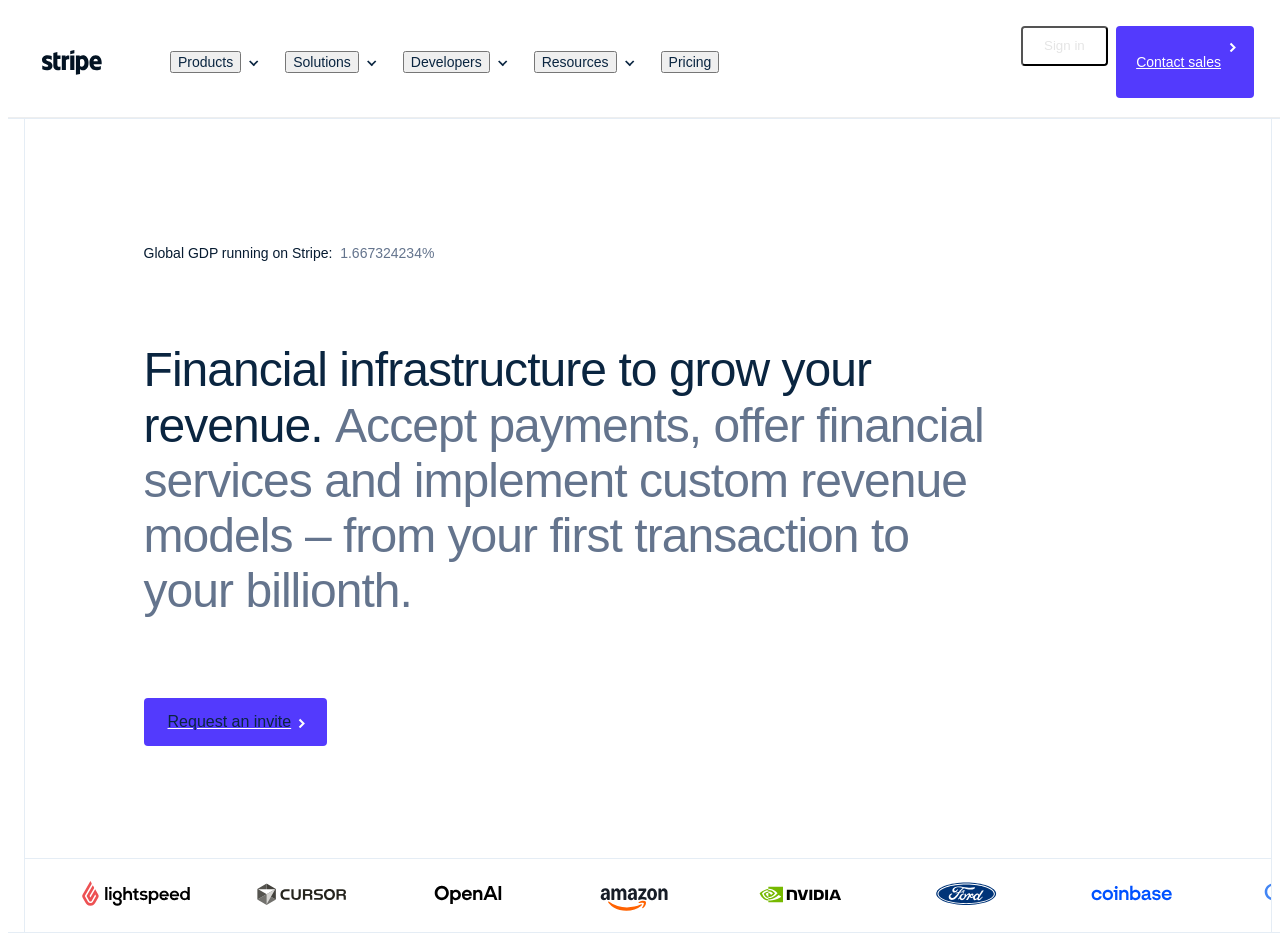
==== commit 466eb6b0: "feat: added hero section to stripe page" ====
--- a/index.html
+++ b/index.html
@@ -3,7 +3,7 @@
   <head>
     <meta charset="UTF-8" />
     <meta name="viewport" content="width=device-width, initial-scale=1.0" />
-    <title>Stripe | Financial Infrasturcture to Grow Your Revenue</title>
+    <title>Stripe | Financial Infrastructure to Grow Your Revenue</title>
     <link rel="stylesheet" href="css/main.css" />
     <link
       rel="shortcut icon"
@@ -247,13 +247,721 @@
     </header>
     <main>
       <section class="hero">
-        <div class="hero-content">
-          <p>Global GDP running on Stripe:&nbsp;&nbsp;1.667324234%</p>
-          <h1>Financial infrastructure to grow your revenue</h1>
-          <a href="">Request an Invite ></a>
+        <div class="hero-border">
+          <div class="hero-content">
+            <p>
+              Global GDP running on Stripe:&nbsp;<span>&nbsp;1.667324234%</span>
+            </p>
+            <h1>
+              <em> Financial infrastructure to grow your revenue. </em>
+              <span
+                >Accept payments, offer financial services and implement custom
+                revenue models – from your first transaction to your
+                billionth.</span
+              >
+            </h1>
+            <a href="">
+              <span>Request an invite</span>
+              <svg
+                width="10"
+                height="10"
+                fill="none"
+                stroke="white"
+                stroke-width="2"
+              >
+                <!-- <path d="M0.5 5.5h7"></path> -->
+                <path d="M1.5 1.5l4 4-4 4"></path>
+              </svg>
+            </a>
+          </div>
         </div>
-        <div class="background"></div>
-        <div class="marque"></div>
+        <div class="background">
+          <picture class="background-img"
+            ><source
+              srcset="
+                https://images.stripeassets.com/fzn2n1nzq965/115d4Vd5LVAsqFGDR1ClAv/0ceb2c44a7a7182cd624262420af7544/wave-fallback-desktop.png?w=1392&amp;fm=webp&amp;q=60 1x,
+                https://images.stripeassets.com/fzn2n1nzq965/115d4Vd5LVAsqFGDR1ClAv/0ceb2c44a7a7182cd624262420af7544/wave-fallback-desktop.png?w=2784&amp;fm=webp&amp;q=60 2x
+              "
+              media="(min-width: 1264px)" />
+            <source
+              srcset="
+                https://images.stripeassets.com/fzn2n1nzq965/6JwIhTZqzfx9sA3R24luWz/388861787e6deb982268742148813182/wave-fallback-tablet.png?w=1248&amp;fm=webp&amp;q=60 1x,
+                https://images.stripeassets.com/fzn2n1nzq965/6JwIhTZqzfx9sA3R24luWz/388861787e6deb982268742148813182/wave-fallback-tablet.png?w=2496&amp;fm=webp&amp;q=60 2x
+              "
+              media="(min-width: 640px) and (max-width: 1263px)" />
+            <source
+              srcset="
+                https://images.stripeassets.com/fzn2n1nzq965/18ArQFiazlljjIKGV0OnTb/2e15cabc1c905bb65e7de2678d3b60a9/wave-fallback-mobile.png?w=624&amp;fm=webp&amp;q=60  1x,
+                https://images.stripeassets.com/fzn2n1nzq965/18ArQFiazlljjIKGV0OnTb/2e15cabc1c905bb65e7de2678d3b60a9/wave-fallback-mobile.png?w=1248&amp;fm=webp&amp;q=60 2x
+              "
+              media="(max-width: 639px)" />
+            <img
+              src="https://images.stripeassets.com/fzn2n1nzq965/115d4Vd5LVAsqFGDR1ClAv/0ceb2c44a7a7182cd624262420af7544/wave-fallback-desktop.png"
+              alt=""
+              aria-hidden="true"
+          /></picture>
+        </div>
+        <span class="border-top"></span>
+        <span class="border-bottom"></span>
+        <div class="marque">
+          <ul class="marquee__content">
+            <li>
+              <svg
+                xmlns="http://www.w3.org/2000/svg"
+                width="142"
+                height="34"
+                fill="none"
+                viewBox="0 0 200 48"
+                role="img"
+                aria-label="Lightspeed"
+              >
+                <g transform="translate(-0.00, -0.70)">
+                  <path
+                    fill="var(--customerLogoColor, #ed5153)"
+                    d="m35.667 5 1.603 2.79c.321.578.321 1.283 0 1.86l-9.558 16.583 4.523 7.826a3.99 3.99 0 0 0 3.432 1.988c1.411 0 2.726-.77 3.432-1.988l4.522-7.826-1.187-2.117L37.303 33c-.321.578-.963.93-1.604.93a1.82 1.82 0 0 1-1.604-.93l-3.945-6.767 8.885-15.396 1.603 2.79c.321.578.321 1.284 0 1.861l-6.19 10.745 1.219 2.117 6.735-11.675 4.426 7.665a3.86 3.86 0 0 1 0 3.817l-4.49 7.794c-.673 1.187-2.822 3.849-6.671 3.849s-5.966-2.662-6.672-3.849l-4.49-7.794a3.86 3.86 0 0 1 0-3.817z"
+                  ></path>
+                  <path
+                    fill="var(--customerLogoColor, #000)"
+                    d="M73.642 18.599c3.56 0 6.48 2.502 6.48 6.447 0 1.603-.61 3.816-2.695 4.779 2.117 1.058 2.63 2.598 2.63 4.233 0 3.529-2.694 5.71-6.383 5.71-3.72 0-6.479-2.278-6.479-5.71h3.144c0 1.668 1.507 2.759 3.335 2.759s3.24-.995 3.24-2.759-1.668-2.565-3.24-2.565c-3.977 0-6.479-2.438-6.479-6.415s2.887-6.48 6.447-6.48m51.735 0c3.913 0 6.511 2.918 6.511 6.671 0 3.689-2.373 6.736-6.447 6.736-1.347 0-3.303-.45-4.201-1.829v6.736l-3.144.353V18.888h3.047l.097 1.731c.994-1.41 2.694-2.02 4.137-2.02m-14.529 0c2.02 0 3.528.385 5.003 1.668l-1.764 2.052c-.898-.834-1.956-1.122-3.175-1.122-1.508 0-2.342.449-2.342 1.25 0 1.123 1.316 1.316 2.182 1.38 1.475.096 2.982.192 4.265.994 1.059.642 1.444 1.828 1.379 3.015 0 2.117-1.667 3.528-3.624 3.977-2.598.578-5.452.032-7.505-1.668 0 0-.096-.096-.193-.16l1.604-2.02c.738.48 1.411.865 2.245 1.09a8.8 8.8 0 0 0 2.406.224c.738-.032 1.796-.288 1.956-1.154.257-1.251-1.218-1.476-2.117-1.572-1.315-.16-2.854-.256-4.041-.994a3.49 3.49 0 0 1-1.7-2.983c0-2.95 3.079-3.977 5.421-3.977m-9.911-3.207v3.496h2.79l-.288 2.726h-2.534V27.9c0 .578.096.962.289 1.219s.513.385.898.385c.417 0 .866-.128 1.283-.417l1.09 2.02a5 5 0 0 1-1.443.674 5.5 5.5 0 0 1-1.604.225c-1.187 0-2.117-.353-2.726-1.027-.61-.673-.93-1.668-.93-2.983v-6.35h-2.406V18.92h2.406v-3.176zm74.956-2.085v18.378h-3.047l-.096-1.7c-.994 1.411-2.694 2.02-4.137 2.02-3.913 0-6.511-2.918-6.511-6.639s2.341-6.735 6.414-6.735c1.347 0 3.336.417 4.234 1.796v-7.12zm-36.179 5.292c3.849 0 7.056 2.63 6.736 7.826h-10.456c.352 1.507 1.732 2.822 3.977 2.822 1.154 0 2.694-.577 3.432-1.315l2.02 1.989c-1.347 1.379-3.56 2.053-5.484 2.053-3.978 0-6.864-2.63-6.864-6.704 0-3.849 2.983-6.671 6.639-6.671m14.562 0c3.848 0 7.056 2.63 6.735 7.826h-10.456c.353 1.507 1.732 2.822 3.977 2.822 1.155 0 2.694-.577 3.432-1.315l2.021 1.989c-1.347 1.379-3.561 2.053-5.485 2.053-3.977 0-6.864-2.63-6.864-6.704 0-3.849 2.983-6.671 6.64-6.671m-94.618-5.292v18.378h-3.111V13.307zM65.4 18.92v12.765h-3.143V18.92zm19.854-5.645v7.216c1.154-1.443 2.534-1.892 3.977-1.892 3.624 0 5.228 2.437 5.196 6.19v6.864h-3.143v-6.64c0-2.309-1.22-3.303-2.887-3.303-1.86 0-3.143 1.572-3.143 3.464v6.479H82.11V13.275zm83.584 8.05c-2.149 0-3.592 1.957-3.592 3.945 0 1.957 1.315 4.106 3.592 4.106 2.245 0 3.592-2.117 3.592-4.106s-1.443-3.945-3.592-3.945m-43.716-.096c-2.246 0-3.593 2.117-3.593 4.105s1.444 3.945 3.593 3.945 3.624-1.956 3.592-3.945c0-1.956-1.315-4.105-3.592-4.105m-51.447 0c-1.828 0-3.335 1.636-3.335 3.849 0 2.245 1.507 3.817 3.335 3.817 1.796 0 3.304-1.604 3.304-3.817 0-2.181-1.475-3.85-3.304-3.85m66.04-.032c-1.7 0-3.271 1.155-3.72 2.822h7.409c-.353-1.507-1.861-2.822-3.689-2.822m14.594 0c-1.7 0-3.272 1.155-3.721 2.822h7.409c-.353-1.507-1.86-2.822-3.688-2.822m-90.48-8.179a1.828 1.828 0 1 1 0 3.656 1.828 1.828 0 0 1 0-3.656"
+                  ></path>
+                </g>
+              </svg>
+            </li>
+            <li>
+              <svg
+                xmlns="http://www.w3.org/2000/svg"
+                width="142"
+                height="34"
+                fill="none"
+                viewBox="0 0 200 48"
+                role="img"
+                aria-label="Cursor"
+              >
+                <g>
+                  <path
+                    fill="var(--customerLogoColor, #72716d)"
+                    d="m50.04 22.9 12.916 7.457a.9.9 0 0 1-.337.337l-12.072 6.97c-.314.181-.7.181-1.014 0l-12.073-6.97a.9.9 0 0 1-.337-.337z"
+                  ></path>
+                  <path
+                    fill="var(--customerLogoColor, #55544f)"
+                    d="M50.04 8v14.9l-12.916 7.457a.9.9 0 0 1-.124-.46V15.903a.92.92 0 0 1 .46-.797l12.072-6.97c.158-.09.333-.136.508-.136"
+                  ></path>
+                  <path
+                    fill="var(--customerLogoColor, #43413c)"
+                    d="M62.956 15.443a.9.9 0 0 0-.337-.337l-12.073-6.97A1 1 0 0 0 50.04 8v14.9l12.916 7.457a.9.9 0 0 0 .124-.46V15.903a.9.9 0 0 0-.124-.46"
+                  ></path>
+                  <path
+                    fill="var(--customerLogoColorAlt, #d6d5d2)"
+                    d="M62.052 15.965a.43.43 0 0 1 0 .432L50.328 36.704c-.08.137-.289.08-.289-.077V23.245a.6.6 0 0 0-.08-.3z"
+                  ></path>
+                  <path
+                    fill="var(--customerLogoColorAlt, #fff)"
+                    d="M62.052 15.965 49.96 22.946a.6.6 0 0 0-.219-.219l-11.588-6.69c-.137-.08-.08-.289.077-.289h23.449c.166 0 .302.09.374.217"
+                  ></path>
+                  <path
+                    fill="var(--customerLogoColor, #26251e)"
+                    d="M77.367 15.75h5.065v2.79h-4.893c-2.64 0-4.7 1.523-4.7 4.742s2.06 4.743 4.7 4.743h4.893v2.79h-5.28c-4.42 0-7.553-2.597-7.553-7.532s3.347-7.532 7.768-7.532zM85.007 15.75h3.133v9.206c0 2.296 1.052 3.369 3.52 3.369s3.52-1.073 3.52-3.37V15.75h3.133v9.85c0 3.347-2.125 5.472-6.653 5.472s-6.653-2.146-6.653-5.494zM114.686 20.02c0 1.674-.966 2.962-2.253 3.52v.043c1.352.193 2.038 1.159 2.06 2.468l.064 4.764h-3.133l-.064-4.249c-.022-.944-.58-1.524-1.696-1.524h-5.215v5.773h-3.133V15.749h8.649c2.833 0 4.721 1.438 4.721 4.271m-3.155.43c0-1.288-.686-1.997-1.974-1.997h-5.108v3.992h5.151c1.18 0 1.931-.708 1.931-1.996M126.531 26.415c0-1.073-.686-1.524-1.716-1.61l-3.477-.32c-3.004-.28-4.571-1.46-4.571-4.315 0-2.854 1.932-4.42 4.7-4.42h7.682v2.703h-7.468c-1.073 0-1.759.559-1.759 1.631s.708 1.588 1.781 1.674l3.541.301c2.682.236 4.442 1.46 4.442 4.335s-1.867 4.42-4.506 4.42h-8.026v-2.703h7.725c1.009 0 1.652-.687 1.652-1.696M138.85 15.492c4.721 0 7.704 3.026 7.704 7.768 0 4.743-3.112 7.812-7.833 7.812s-7.704-3.069-7.704-7.812c0-4.742 3.112-7.768 7.833-7.768m4.463 7.79c0-3.176-1.845-5.043-4.528-5.043s-4.528 1.867-4.528 5.043 1.845 5.043 4.528 5.043 4.528-1.867 4.528-5.043M162.09 20.02c0 1.674-.965 2.962-2.253 3.52v.043c1.352.193 2.039 1.159 2.06 2.468l.064 4.764h-3.133l-.064-4.249c-.021-.944-.579-1.524-1.695-1.524h-5.215v5.773h-3.133V15.749h8.648c2.833 0 4.721 1.438 4.721 4.271m-3.154.43c0-1.288-.687-1.997-1.974-1.997h-5.108v3.992h5.15c1.18 0 1.932-.708 1.932-1.996"
+                  ></path>
+                </g>
+              </svg>
+            </li>
+            <li>
+              <svg
+                xmlns="http://www.w3.org/2000/svg"
+                width="142"
+                height="34"
+                fill="none"
+                viewBox="0 0 200 48"
+                role="img"
+                aria-label="OpenAI"
+              >
+                <g transform="translate(0, -1.9)">
+                  <path
+                    fill="var(--customerLogoColor, #000)"
+                    d="M62.983 13C57.493 13 53 17.54 53 23.088s4.492 10.087 9.983 10.087c5.49 0 9.983-4.511 9.983-10.087C72.966 17.51 68.502 13 62.983 13m0 16.56c-3.41 0-6.156-2.83-6.156-6.472s2.745-6.473 6.156-6.473 6.156 2.83 6.156 6.473-2.745 6.473-6.156 6.473M83.06 18.605c-1.803 0-3.55.728-4.465 1.961v-1.681H74.99V38.5h3.605v-7.09c.915 1.15 2.607 1.766 4.465 1.766 3.882 0 6.933-3.083 6.933-7.286s-3.05-7.285-6.933-7.285m-.61 11.404c-2.052 0-3.883-1.625-3.883-4.119s1.83-4.119 3.883-4.119 3.882 1.625 3.882 4.12c0 2.493-1.83 4.119-3.882 4.119M98.479 18.605c-3.938 0-7.044 3.11-7.044 7.285s2.718 7.286 7.154 7.286c3.633 0 5.963-2.214 6.684-4.708h-3.522c-.444 1.037-1.692 1.766-3.19 1.766-1.857 0-3.271-1.317-3.604-3.195h10.482V25.61c0-3.81-2.634-7.005-6.96-7.005m-3.495 5.856c.389-1.765 1.83-2.914 3.578-2.914 1.858 0 3.272 1.233 3.439 2.914zM115.034 18.605c-1.608 0-3.3.728-4.076 1.933v-1.653h-3.605v14.01h3.605v-7.537c0-2.186 1.165-3.615 3.05-3.615 1.747 0 2.69 1.345 2.69 3.223v7.93h3.605v-8.519c0-3.474-2.108-5.772-5.269-5.772M129.536 13.28l-7.848 19.616h3.855l1.664-4.288h8.929l1.664 4.288h3.91l-7.792-19.615zm-1.081 12.078 3.217-8.21 3.188 8.21zM146.84 13.28h-3.66v19.616h3.66z"
+                  ></path>
+                </g>
+              </svg>
+            </li>
+            <li>
+              <svg
+                xmlns="http://www.w3.org/2000/svg"
+                width="142"
+                height="34"
+                fill="none"
+                viewBox="0 0 200 48"
+                role="img"
+                aria-label="Amazon"
+              >
+                <g transform="translate(0, 3.6)">
+                  <path
+                    fill="var(--customerLogoColor, #171d27)"
+                    d="M57.614 27.756q-1.37 0-2.413-.599a4.3 4.3 0 0 1-1.622-1.698q-.579-1.1-.579-2.53 0-1.716.85-3.01.868-1.294 2.451-1.989 1.602-.695 3.745-.695.984 0 1.602.136v-.406q0-1.467-.54-2.181-.54-.735-1.641-.734-1.776 0-2.278 1.873-.154.54-.637.463l-2.625-.463q-.29-.059-.406-.251-.096-.193-.019-.522.502-1.968 2.123-3.05 1.641-1.1 4.112-1.1 2.934 0 4.46 1.583 1.544 1.582 1.544 4.614v9.71a.5.5 0 0 1-.155.366.47.47 0 0 1-.347.135h-2.51q-.463 0-.579-.501l-.386-1.815h-.154q-.522 1.275-1.564 1.969-1.023.695-2.432.695m-.406-5.29q0 1.025.522 1.641.54.6 1.447.599 1.197 0 1.834-1.062.637-1.08.637-3.089v-1.023a6 6 0 0 0-1.023-.096q-1.583 0-2.51.83-.907.81-.907 2.2M68.134 11.85a.47.47 0 0 1 .135-.347.5.5 0 0 1 .367-.155h2.549a.47.47 0 0 1 .347.136.6.6 0 0 1 .193.366l.386 1.892h.154q.522-1.332 1.487-2.027.984-.714 2.316-.714 1.43 0 2.452.753 1.043.753 1.602 2.143h.155q.85-1.467 1.91-2.182A4.16 4.16 0 0 1 84.563 11q1.428 0 2.471.772 1.062.773 1.621 2.2.56 1.43.56 3.379v9.555a.5.5 0 0 1-.154.367.47.47 0 0 1-.348.135h-3.088a.54.54 0 0 1-.367-.135.54.54 0 0 1-.135-.367V17.66q0-1.41-.54-2.162-.541-.753-1.564-.753-1.12 0-1.718.888-.58.888-.58 2.567v8.706a.5.5 0 0 1-.154.367.47.47 0 0 1-.347.135H77.13a.54.54 0 0 1-.367-.135.54.54 0 0 1-.135-.367V17.66q0-1.41-.54-2.162-.54-.753-1.564-.753-1.12 0-1.718.888-.58.887-.58 2.567v8.706a.5.5 0 0 1-.153.367.47.47 0 0 1-.348.135h-3.089a.54.54 0 0 1-.366-.135.54.54 0 0 1-.136-.367zm23.088 11.08q0-1.717.85-3.01.867-1.294 2.451-1.989 1.602-.695 3.745-.695.984 0 1.602.135v-.405q0-1.467-.54-2.181-.54-.735-1.641-.734-1.776 0-2.278 1.873-.154.54-.637.463l-2.626-.463q-.29-.059-.405-.251-.095-.194-.02-.522.502-1.968 2.124-3.05Q95.488 11 97.96 11q2.934 0 4.459 1.583 1.545 1.583 1.544 4.614v9.71a.5.5 0 0 1-.154.366.47.47 0 0 1-.347.135h-2.51q-.464 0-.579-.501l-.386-1.815h-.154q-.522 1.275-1.564 1.969-1.023.695-2.432.695c-.94 0-1.718-.2-2.413-.599A4.3 4.3 0 0 1 91.8 25.46q-.58-1.1-.58-2.53m4.208-.462q0 1.023.521 1.64.54.6 1.448.599 1.198 0 1.834-1.062.637-1.08.637-3.089v-1.023a6 6 0 0 0-1.023-.096q-1.583 0-2.51.83-.907.81-.907 2.2m10.617 2.104q0-.425.232-.734l6.602-9.246h-6.177a.54.54 0 0 1-.367-.136.54.54 0 0 1-.135-.366v-2.24a.47.47 0 0 1 .135-.347.5.5 0 0 1 .367-.155h10.153q.213 0 .348.155a.44.44 0 0 1 .154.347v2.336q0 .425-.231.734l-5.985 8.223a6.3 6.3 0 0 1 1.101-.096q1.39 0 2.548.25 1.178.233 2.432.773.444.193.444.656v2.22q0 .31-.193.425-.192.096-.482-.02-1.448-.54-2.568-.752a11.7 11.7 0 0 0-2.413-.232c-.875 0-1.711.077-2.548.232q-1.235.231-2.741.753-.29.096-.483 0-.193-.117-.193-.406zm12.471-5.193q0-2.355.907-4.266.908-1.93 2.49-3.012a6.14 6.14 0 0 1 3.552-1.1c1.3 0 2.497.367 3.552 1.1q1.602 1.082 2.51 3.012.926 1.911.926 4.266t-.926 4.285q-.908 1.911-2.51 3.012-1.582 1.08-3.552 1.08a6.2 6.2 0 0 1-3.552-1.08q-1.583-1.101-2.49-3.012-.907-1.93-.907-4.285m4.246 0q0 2.452.695 3.784.696 1.312 2.008 1.312t2.027-1.312q.714-1.332.714-3.784t-.714-3.764q-.714-1.332-2.027-1.332-1.312 0-2.008 1.332-.695 1.313-.695 3.764m11.776-7.529a.47.47 0 0 1 .135-.347.5.5 0 0 1 .367-.155h2.548a.47.47 0 0 1 .347.136q.155.135.194.366l.386 1.892h.154q.521-1.312 1.525-2.027Q141.219 11 142.59 11q1.467 0 2.528.772 1.082.773 1.661 2.2.579 1.43.579 3.379v9.555a.5.5 0 0 1-.155.367.47.47 0 0 1-.347.135h-3.089a.54.54 0 0 1-.367-.135.54.54 0 0 1-.135-.367V17.66q0-1.41-.579-2.162-.579-.753-1.641-.753-1.177 0-1.795.888t-.618 2.567v8.706a.5.5 0 0 1-.154.367.47.47 0 0 1-.347.135h-3.089a.54.54 0 0 1-.367-.135.54.54 0 0 1-.135-.367z"
+                  ></path>
+                  <path
+                    fill="var(--customerLogoColor, #ff6201)"
+                    d="M63.734 29.628q-.368.29-.155.965.193.599.907 1.487a25.4 25.4 0 0 0 6.853 5.906 31.4 31.4 0 0 0 8.513 3.475 38.2 38.2 0 0 0 9.305 1.139q6.081 0 11.582-1.776 5.502-1.756 9.189-4.942 1.293-1.139 1.293-1.814 0-.252-.212-.502-.29-.29-.695-.193t-1.139.482q-3.532 1.853-8.61 2.954-5.057 1.12-10.559 1.12-6.814 0-13.165-1.854-6.35-1.853-11.254-5.79-.714-.56-1.158-.715-.425-.155-.696.058"
+                  ></path>
+                  <path
+                    fill="var(--customerLogoColor, #ff6201)"
+                    d="M106.625 30.594q-.405.387-.212.811.135.309.521.348.386.057 1.101-.078a18 18 0 0 1 2.412-.347q1.255-.078 2.182.038.927.135 1.158.464.348.52-.251 2.2a15.5 15.5 0 0 1-1.583 3.263q-.385.636-.463 1.004a.62.62 0 0 0 .193.617.54.54 0 0 0 .386.174q.56 0 1.622-.985 1.91-1.66 2.683-3.937a9.3 9.3 0 0 0 .521-2.471q.096-1.294-.289-1.854-.368-.54-1.622-.887a9.2 9.2 0 0 0-2.49-.348 9.85 9.85 0 0 0-4.652 1.158q-.811.444-1.217.83"
+                  ></path>
+                </g>
+              </svg>
+            </li>
+            <li>
+              <svg
+                xmlns="http://www.w3.org/2000/svg"
+                width="142"
+                height="34"
+                fill="none"
+                viewBox="0 0 200 48"
+                role="img"
+                aria-label="Nvidia"
+              >
+                <g transform="translate(0, 0.4)">
+                  <path
+                    fill="var(--customerLogoColor, #000)"
+                    d="M113.259 30.609V16.162h4.046V30.61zM81.423 30.596V16.138h7.266c3.524 0 7.133.771 7.133 6.476v7.982H91.86v-6.599c0-2.02-.255-3.134-.899-3.82-.498-.538-1.227-.795-2.272-.795l-3.184-.012v11.226z"
+                  ></path>
+                  <path
+                    fill="var(--customerLogoColor, #000)"
+                    fill-rule="evenodd"
+                    d="M119.784 30.609V16.162h5.675c3.232 0 5.395.392 6.877 2.412.839 1.126 1.313 2.938 1.313 4.97 0 2.216-.559 4.249-1.434 5.167-1.227 1.31-2.37 1.898-5.869 1.898zm5.748-11.313h-1.738v8.215h1.738c2.527 0 4.155-1.15 4.155-4.113s-1.628-4.102-4.155-4.102"
+                    clip-rule="evenodd"
+                  ></path>
+                  <path
+                    fill="var(--customerLogoColor, #000)"
+                    d="m104.048 27.609 3.378-11.447h4.132l-4.666 14.447h-5.833l-4.617-14.447h4.374zM139.591 30.609h-4.047V16.162h4.047z"
+                  ></path>
+                  <path
+                    fill="var(--customerLogoColor, #000)"
+                    fill-rule="evenodd"
+                    d="m141.243 30.596 5.651-14.434h5.407L158 30.584h-4.338l-.851-2.546h-6.683l-.899 2.558zm10.73-5.044-2.455-6.758-2.527 6.758z"
+                    clip-rule="evenodd"
+                  ></path>
+                  <path
+                    fill="var(--customerLogoColor, #76b900)"
+                    d="M55.31 18.562v-1.983c.194-.012.388-.025.582-.025 5.396-.171 8.932 4.677 8.932 4.677s-3.816 5.338-7.91 5.338a5 5 0 0 1-1.593-.257v-6.024c2.103.257 2.528 1.188 3.78 3.306l2.806-2.375s-2.053-2.706-5.504-2.706a8 8 0 0 0-1.094.049m0-6.562v2.963l.582-.037c7.498-.257 12.395 6.195 12.395 6.195S62.673 28 56.828 28a9 9 0 0 1-1.507-.135v1.837c.414.049.839.085 1.252.085 5.444 0 9.38-2.803 13.196-6.108.632.514 3.22 1.75 3.755 2.289-3.621 3.06-12.066 5.521-16.854 5.521-.462 0-.899-.024-1.336-.073V34h20.681V12zm0 14.312v1.567c-5.031-.906-6.429-6.183-6.429-6.183s2.418-2.693 6.428-3.134v1.714h-.012c-2.102-.257-3.755 1.726-3.755 1.726s.936 3.343 3.767 4.31m-8.932-4.836s2.977-4.432 8.943-4.897v-1.616C48.711 15.5 43 21.133 43 21.133s3.232 9.427 12.31 10.284v-1.714c-6.66-.833-8.932-8.227-8.932-8.227"
+                  ></path>
+                </g>
+              </svg>
+            </li>
+            <li>
+              <svg
+                xmlns="http://www.w3.org/2000/svg"
+                width="142"
+                height="34"
+                fill="none"
+                viewBox="0 0 200 48"
+                role="img"
+                aria-label="Ford"
+              >
+                <g transform="translate(0, -1.5)">
+                  <path
+                    fill="var(--customerLogoColor, #003478)"
+                    d="M100.254 8C76.8 8 58 15.03 58 23.844c0 8.76 18.955 15.845 42.254 15.845s42.255-7.108 42.255-15.845S123.553 8 100.254 8"
+                  ></path>
+                  <path
+                    fill="var(--customerLogoColorAltNoTransparency, #fff)"
+                    d="M116.898 27.2c.011.073.106.142.199.175.034.012.05.034.015.111-.263.564-.505.89-.835 1.38a5.2 5.2 0 0 1-1.059 1.145c-.624.517-1.491 1.079-2.207.701-.319-.165-.456-.61-.45-.971.015-1.014.466-2.055 1.299-3.078 1.016-1.25 2.138-1.9 2.875-1.545.762.364.519 1.246.178 1.94a.2.2 0 0 0-.015.142m8.18-7.901c.054-.097-.003-.168-.125-.168l-2.136.002c-.158 0-.24.019-.314.166-.245.47-3.229 4.942-3.784 5.81-.094.132-.208.114-.222-.038-.056-.516-.501-1.109-1.203-1.392-.535-.217-1.058-.256-1.602-.184-.981.132-1.856.65-2.624 1.233-1.159.881-2.159 2.023-3.449 2.866-.705.46-1.669.86-2.315.262-.584-.541-.518-1.744.376-2.675.094-.097.207-.015.189.072-.084.42.019.839.339 1.132.39.35.948.39 1.425.156.564-.28.895-.819.992-1.43.149-.95-.582-1.788-1.496-1.855-.743-.052-1.456.206-2.15.78a4.1 4.1 0 0 0-.847.93c-.073.105-.186.116-.182-.04.034-1.216-.469-1.9-1.473-1.922-.781-.019-1.614.405-2.264.922-.712.572-1.334 1.33-2.002 2.042-.083.088-.155.084-.179-.086-.019-.806-.222-1.586-.595-2.14a.496.496 0 0 0-.643-.158c-.108.06-.482.232-.755.451-.135.112-.188.273-.128.48a5.63 5.63 0 0 1-.208 3.727c-.448 1.058-1.32 2.013-2.343 2.336-.675.214-1.376.11-1.81-.489-.596-.825-.355-2.26.533-3.453.784-1.05 1.918-1.716 3.05-2.145.132-.052.16-.137.122-.25-.061-.186-.16-.44-.2-.555-.103-.276-.393-.32-.748-.282-.822.096-1.564.377-2.296.77-1.918 1.026-2.88 3.014-3.3 4.077-.204.511-.377.83-.601 1.112-.303.38-.682.726-1.376 1.336a.24.24 0 0 0-.057.28c.07.147.432.657.534.702.113.056.244-.022.296-.06.486-.329 1.067-.85 1.351-1.204.1-.122.203-.07.255.113.266.947.96 1.72 1.921 2.043 1.759.593 3.582-.265 4.96-1.76.874-.95 1.19-1.56 1.525-1.975.569-.704 1.69-2.28 3.025-3.291.49-.373 1.069-.658 1.361-.469.234.152.309.504-.066 1.187-1.362 2.486-3.365 5.407-3.732 6.115-.067.123-.008.22.12.22.713-.004 1.419-.002 2.066-.002.107-.004.155-.055.209-.13 1.045-1.636 2.028-3.193 3.082-4.802.059-.095.114-.023.116.019.023.373.113.884.335 1.22.399.62.963.886 1.589.89.499.007.751-.07 1.288-.27a4.5 4.5 0 0 0 1.057-.568c.158-.11.185.073.181.101-.241 1.299.057 2.837 1.348 3.475 1.544.761 3.24-.309 4.217-1.275.095-.093.198-.083.207.117.023.37.188.807.493 1.114.818.82 2.469.495 4.126-.787 1.063-.821 2.176-1.981 3.181-3.21.038-.047.065-.123-.007-.2-.153-.16-.375-.344-.527-.485-.069-.06-.17-.042-.229.002-1.03.98-1.958 2.097-3.298 3.021-.452.316-1.173.57-1.497.133-.126-.17-.112-.406.012-.715.391-.974 6.579-10.396 6.9-10.952"
+                  ></path>
+                  <path
+                    fill="var(--customerLogoColorAltNoTransparency, #fff)"
+                    d="M95.962 20.435c.026.14.08.167.144.156.315-.064.66-.323.865-.623.186-.273.273-.666.088-.824-.165-.141-.433-.101-.632.074-.396.35-.516.847-.465 1.217M80.189 32.564c-2.307.015-4.34-1.41-4.574-3.879a4.98 4.98 0 0 1 1.032-3.591c.686-.895 1.849-1.639 2.832-1.82.32-.059.75-.023.928.19.28.325.2.681-.08.824-.75.383-1.653 1.04-2.1 1.935-.363.731-.436 1.612.118 2.452.926 1.399 3.51 1.437 5.91-.794a21 21 0 0 0 1.669-1.692c1.058-1.21 1.41-1.65 2.816-3.6.015-.023.022-.053.015-.067-.012-.027-.03-.03-.072-.034-.939.026-1.757.306-2.553.9-.229.167-.559.144-.703-.076-.16-.249-.045-.573.219-.756 1.28-.89 2.677-1.05 4.105-1.292-.001 0 .099.004.18-.103.587-.752 1.029-1.43 1.654-2.191.63-.772 1.442-1.48 2.063-2.013.867-.745 1.423-.996 1.989-1.304.148-.078-.02-.17-.065-.17-3.155-.594-6.434-1.361-9.568-.201-2.17.81-3.121 2.53-2.664 3.68.326.816 1.399.949 2.403.457a5.43 5.43 0 0 0 2.153-1.915c.306-.47.952-.131.603.687-.917 2.155-2.669 3.864-4.802 3.937-1.816.058-2.988-1.277-2.984-2.926.008-3.25 3.626-5.392 7.43-5.712 4.58-.378 8.918.842 13.466 1.393 3.484.422 6.825.431 10.327-.374.414-.09.704.175.678.593-.035.604-.503 1.186-1.656 1.816-1.312.719-2.685.937-4.118.949-3.466.03-6.694-1.322-10.035-2.048.004.146.042.32-.08.413-1.85 1.365-3.523 2.75-4.644 4.698-.038.045-.019.087.048.083.973-.052 1.848-.077 2.756-.15.158-.014.164-.052.15-.168-.08-.671.116-1.436.706-1.963.605-.541 1.361-.603 1.862-.213.57.445.52 1.243.208 1.843-.317.608-.842.933-1.345 1.09 0 0-.105.023-.09.12.02.153.706.533.764.634.057.096.027.245-.076.36a.43.43 0 0 1-.332.158c-.118-.002-.19-.043-.34-.124-.307-.167-.692-.44-.948-.764-.087-.109-.132-.111-.35-.1a63 63 0 0 0-3.553.335c-.252.03-.289.079-.34.166-1.656 2.73-3.423 5.673-5.363 7.643-2.082 2.113-3.813 2.67-5.65 2.684"
+                  ></path>
+                  <path
+                    fill="var(--customerLogoColorAltNoTransparency, #fff)"
+                    d="M100.255 10.592c-21.577 0-39.066 5.962-39.066 13.258s17.489 13.259 39.066 13.259c21.576 0 39.064-5.963 39.064-13.26 0-7.295-17.488-13.257-39.064-13.257m0 27.719c-22.362 0-40.49-6.475-40.49-14.461 0-7.988 18.127-14.461 40.49-14.461 22.36 0 40.486 6.473 40.486 14.46S122.615 38.31 100.255 38.31"
+                  ></path>
+                </g>
+              </svg>
+            </li>
+            <li>
+              <svg
+                xmlns="http://www.w3.org/2000/svg"
+                width="142"
+                height="34"
+                fill="none"
+                viewBox="0 0 200 48"
+                role="img"
+                aria-label="Coinbase"
+              >
+                <g transform="translate(0, -0.9)">
+                  <path
+                    fill="var(--customerLogoColor, #0052ff)"
+                    d="M65.83 17.64c-4.109 0-7.32 3.118-7.32 7.293 0 4.174 3.13 7.266 7.32 7.266s7.375-3.145 7.375-7.293c0-4.121-3.13-7.266-7.374-7.266m.028 11.55c-2.34 0-4.055-1.817-4.055-4.256 0-2.468 1.687-4.284 4.028-4.284 2.367 0 4.081 1.844 4.081 4.284s-1.714 4.256-4.054 4.256m8.245-8.378h2.041V31.93h3.265V17.91h-5.306zm-23.81-.163c1.714 0 3.075 1.057 3.591 2.63h3.457c-.627-3.362-3.402-5.64-7.02-5.64-4.11 0-7.321 3.119-7.321 7.295 0 4.175 3.13 7.266 7.32 7.266 3.538 0 6.368-2.278 6.994-5.667h-3.43c-.49 1.572-1.85 2.657-3.565 2.657-2.368 0-4.027-1.817-4.027-4.256.001-2.468 1.634-4.285 4-4.285m85.853 2.929-2.395-.352c-1.142-.163-1.959-.542-1.959-1.437 0-.977 1.062-1.464 2.504-1.464 1.578 0 2.585.677 2.803 1.789h3.156c-.354-2.82-2.531-4.474-5.877-4.474-3.456 0-5.742 1.763-5.742 4.257 0 2.386 1.497 3.77 4.517 4.203l2.394.352c1.171.162 1.824.624 1.824 1.491 0 1.112-1.143 1.573-2.721 1.573-1.933 0-3.021-.786-3.184-1.98h-3.211c.3 2.74 2.449 4.664 6.367 4.664 3.565 0 5.932-1.627 5.932-4.42 0-2.494-1.714-3.796-4.408-4.202m-58.37-11.442c-1.197 0-2.095.867-2.095 2.06 0 1.192.898 2.06 2.096 2.06s2.096-.868 2.096-2.06-.899-2.06-2.096-2.06m47.921 10.574c0-3.036-1.85-5.07-5.769-5.07-3.7 0-5.768 1.872-6.177 4.746h3.238c.164-1.112 1.034-2.034 2.885-2.034 1.66 0 2.477.732 2.477 1.627 0 1.166-1.498 1.464-3.348 1.654-2.503.271-5.605 1.138-5.605 4.392 0 2.522 1.878 4.148 4.871 4.148 2.34 0 3.809-.976 4.545-2.522.109 1.383 1.143 2.278 2.585 2.278h1.905v-2.9h-1.606zm-3.211 3.525c0 1.871-1.633 3.254-3.619 3.254-1.225 0-2.26-.515-2.26-1.6 0-1.382 1.661-1.762 3.185-1.924 1.469-.135 2.285-.46 2.694-1.085zm-17.334-8.595c-1.824 0-3.347.759-4.436 2.033V12h-3.265v19.929h3.211v-1.843c1.088 1.328 2.64 2.114 4.49 2.114 3.919 0 6.885-3.09 6.885-7.266s-3.021-7.294-6.885-7.294m-.49 11.55c-2.34 0-4.055-1.817-4.055-4.256s1.742-4.284 4.082-4.284c2.368 0 4.027 1.817 4.027 4.284 0 2.44-1.714 4.256-4.054 4.256M89.641 17.64c-2.123 0-3.51.867-4.327 2.087V17.91h-3.239v14.018h3.265v-7.619c0-2.142 1.361-3.66 3.375-3.66 1.878 0 3.047 1.328 3.047 3.254v8.026h3.266v-8.27c0-3.525-1.822-6.02-5.387-6.02m66.479 6.833c0-4.013-2.939-6.832-6.885-6.832-4.19 0-7.266 3.145-7.266 7.293 0 4.365 3.293 7.266 7.321 7.266 3.401 0 6.068-2.007 6.748-4.853h-3.402c-.49 1.247-1.687 1.952-3.293 1.952-2.096 0-3.674-1.301-4.027-3.58h10.803v-1.246zm-10.613-1.085c.517-1.953 1.987-2.901 3.674-2.901 1.85 0 3.265 1.057 3.592 2.9z"
+                  ></path>
+                </g>
+              </svg>
+            </li>
+            <li>
+              <svg
+                xmlns="http://www.w3.org/2000/svg"
+                width="142"
+                height="34"
+                fill="none"
+                viewBox="0 0 200 48"
+                role="img"
+                aria-label="Google"
+              >
+                <g transform="translate(0, -1.5)">
+                  <path
+                    fill="var(--customerLogoColor, #4285f4)"
+                    d="M125.996 18.036v13.907c0 5.72-3.368 8.057-7.349 8.057-3.747 0-6.003-2.511-6.853-4.565l2.956-1.233c.526 1.261 1.816 2.75 3.894 2.75 2.548 0 4.127-1.576 4.127-4.541v-1.114h-.118c-.76.94-2.224 1.76-4.072 1.76-3.866 0-7.408-3.374-7.408-7.715 0-4.373 3.542-7.774 7.408-7.774 1.844 0 3.308.82 4.072 1.732h.118v-1.26h3.225zm-2.984 7.306c0-2.728-1.816-4.722-4.128-4.722-2.342 0-4.305 1.994-4.305 4.722 0 2.7 1.963 4.666 4.305 4.666 2.312 0 4.128-1.966 4.128-4.666"
+                  ></path>
+                  <path
+                    fill="var(--customerLogoColor, #fbbc05)"
+                    d="M109.96 25.314c0 4.46-3.483 7.746-7.757 7.746s-7.756-3.286-7.756-7.746c0-4.488 3.482-7.746 7.756-7.746s7.757 3.255 7.757 7.746m-3.396 0c0-2.787-2.018-4.694-4.361-4.694s-4.36 1.907-4.36 4.694c0 2.76 2.018 4.694 4.36 4.694s4.361-1.938 4.361-4.694"
+                  ></path>
+                  <path
+                    fill="var(--customerLogoColor, #ea4335)"
+                    d="M93.227 25.314c0 4.46-3.483 7.746-7.757 7.746s-7.757-3.286-7.757-7.746c0-4.491 3.483-7.746 7.757-7.746s7.757 3.255 7.757 7.746m-3.396 0c0-2.787-2.018-4.694-4.361-4.694s-4.361 1.907-4.361 4.694c0 2.76 2.018 4.694 4.36 4.694 2.344 0 4.362-1.938 4.362-4.694M144.218 27.863l2.636 1.76c-.851 1.26-2.901 3.433-6.443 3.433-4.392 0-7.673-3.402-7.673-7.746 0-4.607 3.309-7.747 7.293-7.747 4.013 0 5.975 3.2 6.617 4.928l.352.88-10.336 4.289c.791 1.554 2.022 2.347 3.747 2.347 1.729 0 2.929-.852 3.807-2.144m-8.112-2.787 6.909-2.875c-.38-.967-1.523-1.641-2.869-1.641-1.725 0-4.127 1.526-4.04 4.516"
+                  ></path>
+                  <path
+                    fill="var(--customerLogoColor, #34a853)"
+                    d="M131.312 9.883v22.701h-3.311V9.883z"
+                  ></path>
+                  <path
+                    fill="var(--customerLogoColor, #4285f4)"
+                    d="M65.177 23.298v-3.286h11.055c.108.573.163 1.25.163 1.984 0 2.465-.672 5.514-2.84 7.687-2.11 2.2-4.805 3.373-8.375 3.373-6.616 0-12.18-5.4-12.18-12.028S58.564 9 65.18 9c3.661 0 6.269 1.439 8.228 3.314l-2.315 2.32c-1.405-1.32-3.308-2.348-5.916-2.348-4.832 0-8.61 3.902-8.61 8.742s3.778 8.742 8.61 8.742c3.134 0 4.919-1.26 6.062-2.407.928-.928 1.538-2.256 1.778-4.068z"
+                  ></path>
+                </g>
+              </svg>
+            </li>
+            <li>
+              <svg
+                xmlns="http://www.w3.org/2000/svg"
+                width="142"
+                height="34"
+                fill="none"
+                viewBox="0 0 200 48"
+                role="img"
+                aria-label="Shopify"
+              >
+                <g transform="translate(0, -1.7)">
+                  <path
+                    fill="var(--customerLogoColor, #000)"
+                    d="M81.752 24.319c-1.008-.533-1.53-.99-1.53-1.619 0-.8.716-1.313 1.86-1.313 1.317 0 2.48.533 2.48.533l.93-2.78s-.853-.648-3.352-.648c-3.488 0-5.91 1.961-5.91 4.723 0 1.56 1.123 2.76 2.635 3.617 1.22.686 1.647 1.162 1.647 1.886 0 .742-.6 1.332-1.744 1.332-1.686 0-3.275-.856-3.275-.856l-.988 2.78s1.472.97 3.933.97c3.585 0 6.163-1.732 6.163-4.855.019-1.694-1.28-2.894-2.849-3.77m14.301-5.865c-1.763 0-3.159.819-4.224 2.076l-.058-.02 1.53-7.883H89.31l-3.875 20.051h3.992l1.337-6.855c.523-2.59 1.88-4.189 3.158-4.189.892 0 1.24.59 1.24 1.447 0 .533-.058 1.2-.174 1.733l-1.511 7.845h3.992l1.57-8.112c.174-.856.29-1.885.29-2.551 0-2.19-1.202-3.542-3.275-3.542m12.305 0c-4.806 0-7.984 4.265-7.984 9.026 0 3.046 1.919 5.484 5.504 5.484 4.709 0 7.906-4.151 7.906-9.026-.019-2.799-1.705-5.484-5.426-5.484m-1.976 11.501c-1.357 0-1.938-1.142-1.938-2.551 0-2.247 1.182-5.922 3.352-5.922 1.415 0 1.88 1.2 1.88 2.36 0 2.42-1.182 6.113-3.294 6.113m17.595-11.5c-2.694 0-4.225 2.322-4.225 2.322h-.058l.233-2.113H116.4c-.174 1.428-.485 3.58-.814 5.198l-2.771 14.357h3.992l1.104-5.807h.078s.814.514 2.345.514c4.689 0 7.751-4.723 7.751-9.502.019-2.609-1.182-4.97-4.108-4.97m-3.818 11.557c-1.046 0-1.647-.57-1.647-.57l.659-3.676c.465-2.437 1.763-4.075 3.159-4.075 1.22 0 1.589 1.105 1.589 2.17 0 2.534-1.531 6.151-3.76 6.151m13.642-17.175c-1.279 0-2.286.99-2.286 2.285 0 1.161.756 1.961 1.879 1.961h.059c1.24 0 2.325-.819 2.344-2.285 0-1.142-.775-1.961-1.996-1.961m-5.58 19.841h3.991l2.713-13.9h-4.03zm16.858-13.938h-2.771l.136-.648c.233-1.333 1.046-2.532 2.364-2.532.717 0 1.279.19 1.279.19l.775-3.065s-.697-.343-2.17-.343c-1.415 0-2.829.4-3.915 1.314-1.356 1.142-1.995 2.78-2.325 4.436l-.116.648h-1.86l-.582 2.951h1.86l-2.112 10.987h3.992l2.112-10.987h2.752zm9.612.038s-2.5 6.188-3.624 9.559h-.058c-.077-1.086-.988-9.56-.988-9.56h-4.186l2.403 12.778c.058.285.019.457-.078.647-.465.876-1.24 1.733-2.17 2.361-.756.533-1.589.876-2.267 1.105L144.827 39c.814-.171 2.481-.819 3.915-2.133 1.821-1.675 3.507-4.265 5.232-7.788l4.883-10.301z"
+                  ></path>
+                  <path
+                    fill="var(--customerLogoColor, #95bf47)"
+                    d="M66.327 12.209c-.02-.172-.174-.248-.29-.267-.117-.02-2.442-.038-2.442-.038s-1.957-1.866-2.151-2.057-.562-.133-.717-.095l-.988.305a6.3 6.3 0 0 0-.465-1.124c-.698-1.314-1.706-1.999-2.946-1.999-.078 0-.174 0-.252.019a1 1 0 0 1-.116-.133c-.543-.572-1.221-.838-2.035-.82-1.589.039-3.158 1.162-4.457 3.18-.91 1.41-1.589 3.18-1.783 4.552-1.821.552-3.1.933-3.12.952-.91.286-.949.305-1.065 1.162-.097.628-2.5 18.927-2.5 18.927L61.173 38.2l8.739-2.132s-3.566-23.707-3.585-23.86m-7.596-1.848c-.465.134-.988.305-1.57.476-.02-.78-.116-1.885-.484-2.837 1.22.229 1.802 1.562 2.054 2.361m-2.616.8c-1.066.324-2.21.667-3.372 1.029.33-1.22.95-2.438 1.705-3.238.291-.304.679-.628 1.144-.818.445.895.523 2.17.523 3.027m-2.17-4.113c.368 0 .678.076.949.248-.426.21-.853.533-1.24.952-1.008 1.066-1.783 2.704-2.093 4.303-.969.286-1.899.572-2.771.838.581-2.513 2.713-6.265 5.154-6.34"
+                  ></path>
+                  <path
+                    fill="var(--customerLogoColorAltShadeDarker, #5e8e3e)"
+                    d="M66.036 11.942c-.116-.02-2.441-.038-2.441-.038s-1.957-1.866-2.151-2.057a.39.39 0 0 0-.271-.114V38.2l8.739-2.132s-3.566-23.688-3.585-23.86a.34.34 0 0 0-.29-.266"
+                  ></path>
+                  <path
+                    fill="var(--customerLogoColorAlt, #fff)"
+                    d="m56.328 16.36-1.008 3.732s-1.123-.515-2.48-.42c-1.977.115-1.996 1.334-1.977 1.657.117 1.676 4.574 2.038 4.826 5.941.193 3.085-1.667 5.18-4.341 5.35-3.217.191-4.98-1.656-4.98-1.656l.678-2.837s1.783 1.314 3.197 1.238c.93-.057 1.26-.8 1.221-1.333-.135-2.17-3.779-2.057-4.011-5.617-.194-3.009 1.822-6.056 6.26-6.341 1.743-.153 2.615.285 2.615.285"
+                  ></path>
+                </g>
+              </svg>
+            </li>
+            <li>
+              <svg
+                xmlns="http://www.w3.org/2000/svg"
+                width="142"
+                height="34"
+                fill="none"
+                viewBox="0 0 200 48"
+                role="img"
+                aria-label="Mindbody"
+              >
+                <g transform="translate(0, -0.4)">
+                  <path
+                    fill="var(--customerLogoColor, #2d2d2d)"
+                    d="M59.325 22.764v8.628h-3.273v-7.42c0-2.82-.993-3.854-3.04-3.854-2.045 0-3.214 1.467-3.214 4.112v7.16h-3.273v-7.42c0-2.819-.965-3.854-2.98-3.854-2.22 0-3.273 1.468-3.273 4.113v7.16H37V17.356h3.273v2.07h.058c1.169-1.552 2.747-2.271 4.5-2.271 2.162 0 3.653.949 4.413 2.646 1.402-1.754 3.126-2.646 5.055-2.646 3.273 0 5.026 2.128 5.026 5.608m2.652 8.628h3.273V17.356h-3.273zM63.613 11c-1.227 0-2.192.978-2.192 2.128s.965 2.157 2.192 2.157c1.226 0 2.221-.978 2.221-2.157S64.841 11 63.613 11m12.629 6.155c-1.87 0-3.565.69-4.763 2.272h-.058v-2.071h-3.273v14.036h3.273v-7.16c0-2.647 1.14-4.113 3.536-4.113 2.191 0 3.244 1.035 3.244 3.854v7.42h3.273v-8.628c0-3.48-1.811-5.608-5.23-5.608zm18.36-5.868h3.244V31.39H94.72v-2.014h-.057c-1.023 1.496-2.572 2.244-4.618 2.244-3.944 0-6.926-2.848-6.926-7.191 0-4.344 2.98-7.277 6.897-7.277 1.87 0 3.478.604 4.529 1.927h.058zm.117 13.087c0-2.732-1.548-4.315-4.148-4.315-2.28 0-4.12 1.669-4.12 4.315s1.695 4.315 4.09 4.315c2.396 0 4.18-1.439 4.18-4.315zm20.571.057c0 4.343-2.98 7.19-6.926 7.19-2.045 0-3.593-.747-4.617-2.243h-.058v2.014h-3.127V11.287h3.244v7.794h.058c1.052-1.323 2.66-1.926 4.529-1.926 3.916 0 6.897 3.048 6.897 7.276m-3.331-.057c0-2.646-1.841-4.315-4.12-4.315-2.6 0-4.15 1.582-4.15 4.315 0 2.876 1.695 4.315 4.179 4.315s4.091-1.783 4.091-4.315m19.569.034c-.002 4.253-3.099 7.214-7.481 7.214-4.383 0-7.482-3.106-7.482-7.22s2.961-7.226 7.435-7.247c4.136-.02 7.53 3.182 7.527 7.253zm-3.331-.006c0-2.674-1.811-4.486-4.149-4.486-2.484 0-4.149 1.956-4.149 4.486 0 2.531 1.696 4.43 4.149 4.43 2.309 0 4.149-1.812 4.149-4.43m16.095-13.115h3.244V31.39h-3.127v-2.014h-.058c-1.022 1.496-2.571 2.244-4.617 2.244-3.945 0-6.926-2.848-6.926-7.191 0-4.344 2.98-7.277 6.897-7.277 1.87 0 3.477.604 4.529 1.927h.058zm.117 13.087c0-2.732-1.549-4.315-4.149-4.315-2.28 0-4.12 1.669-4.12 4.315s1.695 4.315 4.091 4.315 4.179-1.439 4.179-4.315zm15.319-7.018v6.701c0 2.646-1.11 4.112-3.448 4.112-2.133 0-3.156-1.035-3.156-3.854v-6.96h-3.273v8.226c0 3.48 1.783 5.608 5.143 5.608 1.84 0 3.624-.747 4.675-2.215h.058v1.15c0 2.474-1.431 3.97-4.237 3.97-2.045 0-3.302-.575-4.851-1.38l-.789 2.819c1.607.949 3.682 1.467 5.815 1.467 5.318 0 7.335-3.193 7.335-7.593V17.356h-3.273z"
+                  ></path>
+                </g>
+              </svg>
+            </li>
+            <li>
+              <svg
+                xmlns="http://www.w3.org/2000/svg"
+                width="142"
+                height="34"
+                fill="none"
+                viewBox="0 0 200 48"
+                role="img"
+                aria-label="MetLife"
+              >
+                <g transform="translate(0, -0.6)">
+                  <path
+                    fill="var(--customerLogoColor, #000)"
+                    d="M152.337 24.06q0-.4.169-.815.168-.414.493-.761t.817-.575a2.7 2.7 0 0 1 1.141-.227q.648 0 1.115.227.468.227.778.575.312.347.467.761t.156.815zm6.874 3.795q-.416.321-1.323.762-.908.44-2.361.44-1.478 0-2.321-.761-.843-.762-.869-1.777H161v-.641q0-1.578-.389-2.9-.389-1.324-1.154-2.272a5.4 5.4 0 0 0-1.88-1.483q-1.115-.534-2.594-.534-1.477 0-2.646.547a6 6 0 0 0-1.971 1.457 6.4 6.4 0 0 0-1.232 2.125 7.6 7.6 0 0 0-.428 2.525q0 1.496.454 2.739a5.8 5.8 0 0 0 1.323 2.125 6.1 6.1 0 0 0 2.114 1.376q1.245.495 2.801.495 1.167 0 2.075-.228a9.7 9.7 0 0 0 1.569-.52q.662-.294 1.076-.602t.623-.44zm-41.339.454a5 5 0 0 1-.778.468q-.415.2-.985.2-.752 0-1.103-.494-.35-.495-.35-1.403v-4.944h3.139v-3.02h-3.139v-3.358h-3.735v3.358h-1.925v3.02h1.925v4.73q0 1.177.234 2.139.233.961.778 1.643.544.68 1.426 1.069.882.387 2.179.387 2.075 0 3.839-1.443zm32.334-13.656a4.85 4.85 0 0 0-1.842-1.015 7.1 7.1 0 0 0-1.997-.294q-.934 0-1.828.307a4.6 4.6 0 0 0-1.595.936q-.7.627-1.129 1.59-.428.96-.428 2.298v.641h-1.971v3.02h1.971v9.514h3.709v-9.514h2.879v-3.02h-2.879v-.695q0-.935.467-1.442.466-.508 1.245-.508.492 0 .96.16.466.161.856.454zM133.791 31.65h3.735V19.116h-3.735zm-13.017 0h11.38v-3.3h-7.463V13.825h-3.917zm-21.335-7.59q0-.4.17-.815.168-.414.492-.761t.817-.575a2.7 2.7 0 0 1 1.141-.227q.648 0 1.116.227.466.227.778.575.311.347.466.761t.156.815zm6.874 3.795q-.416.321-1.323.762-.909.44-2.36.44-1.48 0-2.321-.761-.843-.762-.87-1.777h8.663v-.641q0-1.578-.389-2.9-.389-1.324-1.154-2.272a5.4 5.4 0 0 0-1.88-1.483q-1.116-.534-2.594-.534t-2.645.547a6 6 0 0 0-1.971 1.457 6.3 6.3 0 0 0-1.232 2.125 7.6 7.6 0 0 0-.428 2.525q-.001 1.496.454 2.739a5.8 5.8 0 0 0 1.322 2.125 6.1 6.1 0 0 0 2.114 1.376q1.245.495 2.801.495 1.167 0 2.075-.228a9.7 9.7 0 0 0 1.569-.52 5.7 5.7 0 0 0 1.077-.602q.414-.308.622-.44zM76.252 31.65h3.734l.441-11.571 3.787 6.868h2.023l3.58-6.949.492 11.652h3.916l-.803-17.825h-3.735l-4.41 8.365-4.512-8.365h-3.709zm59.407-13.967c-1.154 0-2.106-.981-2.106-2.17 0-1.188.952-2.17 2.106-2.17 1.182 0 2.105.952 2.105 2.17 0 1.189-.952 2.17-2.105 2.17"
+                  ></path>
+                  <path
+                    fill="var(--customerLogoColor, #a4ce4e)"
+                    d="M53.228 17.75c2.938 4.007 4.681 9 4.681 14.413 0 1.306-.103 2.588-.298 3.837h8.505c.74 0 1.34-.62 1.34-1.383v-24.23c0-.903-.826-1.571-1.671-1.341-5.08 1.381-9.476 4.5-12.557 8.703"
+                  ></path>
+                  <path
+                    fill="var(--customerLogoColor, #0090da)"
+                    d="M48.845 36a25 25 0 0 1-.298-3.837c0-5.414 1.743-10.406 4.68-14.414-3.08-4.203-7.477-7.322-12.556-8.703-.846-.23-1.671.438-1.671 1.34v24.23c0 .765.6 1.384 1.34 1.384z"
+                  ></path>
+                  <path
+                    fill="var(--customerLogoColorAltShadeLighter, #0061a0)"
+                    d="M53.228 17.75c-2.938 4.007-4.681 9-4.681 14.413 0 1.306.103 2.588.298 3.837h8.766c.195-1.25.298-2.53.298-3.837 0-5.414-1.743-10.406-4.681-14.414"
+                  ></path>
+                </g>
+              </svg>
+            </li>
+            <li>
+              <svg
+                xmlns="http://www.w3.org/2000/svg"
+                width="142"
+                height="34"
+                fill="none"
+                viewBox="0 0 200 48"
+                role="img"
+                aria-label="Ramp"
+              >
+                <g>
+                  <path
+                    fill="var(--customerLogoColor, #010202)"
+                    fill-rule="evenodd"
+                    d="M105.992 16.948c.986-.68 2.342-.874 3.5-.777 1.356.097 2.736.778 3.698 1.725 1.059 1.044 1.749 2.404 2.045 3.837.296 1.432.296 2.89-.098 4.225-.296 1.335-.986 2.695-2.046 3.74a6.35 6.35 0 0 1-3.796 1.627c-1.257.097-2.638-.098-3.599-.972-.789-.583-1.356-1.53-1.652-2.501V36.4h-3.401V16.438h3.401v2.89c.395-.85.987-1.797 1.948-2.38m4.412 2.526a4.66 4.66 0 0 0-3.229-.607c-.395.097-.789.194-1.159.486-.887.485-1.553 1.432-1.849 2.403-.394 1.142-.393 2.405-.098 3.644.198 1.14.888 2.21 1.849 2.792.986.583 2.145.68 3.205.389a3.94 3.94 0 0 0 2.439-2.016c.691-1.238.789-2.696.592-4.031-.197-1.142-.789-2.307-1.75-3.06M63.546 17.047c1.258-.875 2.934-.971 4.388-.874 1.159.097 2.44.388 3.402 1.14.887.68 1.454 1.822 1.651 2.89.198.68.198 1.336.198 2.113v8.646H69.98v-2.405c-.296.583-.69 1.239-1.159 1.628a4.96 4.96 0 0 1-3.007 1.044c-1.355.097-2.834-.195-3.894-.972-.888-.583-1.455-1.627-1.652-2.695-.098-.874 0-1.822.493-2.696.394-.68.986-1.14 1.651-1.53.69-.388 1.553-.582 2.342-.777 1.356-.291 2.736-.29 3.993-.68.493-.096.986-.388 1.159-.777a1.57 1.57 0 0 0-.198-1.724c-.394-.486-.986-.68-1.552-.777-.888-.194-1.75-.097-2.54.291-.788.389-1.256 1.142-1.454 2.016-.887-.388-1.848-.68-2.736-.971.247-1.069 1.036-2.21 2.12-2.89m6.434 5.39c-.123.365-.419.754-.789 1.045-.69.486-1.553.68-2.44.874-.789.097-1.454.292-2.145.68-.492.292-.986.777-1.06 1.433-.098.68 0 1.336.395 1.919.394.485.888.68 1.454.776.986.194 2.145 0 2.934-.68.788-.582 1.257-1.433 1.454-2.404.296-1.141.197-2.404.197-3.642"
+                    clip-rule="evenodd"
+                  ></path>
+                  <path
+                    fill="var(--customerLogoColor, #010202)"
+                    d="M81.368 16.95c1.06-.874 2.539-.971 3.796-.68 1.06.195 2.046.972 2.538 1.919.296.388.395.874.592 1.335.296-1.044.887-2.016 1.75-2.696.986-.68 2.341-.777 3.5-.582 1.158.194 2.243.777 2.933 1.724.592.777.888 1.724.986 2.695.099.486 0 .972 0 1.53v8.816H94.26v-8.548c0-.972-.099-1.919-.69-2.696-.394-.583-1.06-.874-1.75-.874-.887-.097-1.75.194-2.342.874-.789.971-.887 2.21-.986 3.351v7.869h-3.204v-8.355c0-.874-.099-1.724-.394-2.501-.296-.583-.79-1.044-1.357-1.141-.887-.194-1.848-.097-2.538.389-.592.485-.888 1.141-1.06 1.821a7.1 7.1 0 0 0-.296 2.015v7.772h-3.204V16.585h3.204v3.255c.247-1.166.74-2.21 1.726-2.89M58.272 16.197c.788-.097 1.651 0 2.341.485-.493.971-.986 2.016-1.454 2.963-.986-.389-2.145-.389-3.008.194-.591.389-1.06.972-1.356 1.627-.296.777-.492 1.628-.492 2.405v7.09H51v-14.4h3.204v3.74c.469-1.045.962-2.186 1.824-3.06.592-.583 1.356-1.044 2.244-1.044M148.536 30.865c-.69.097-1.454 0-2.144 0H135.67c.419-.291 1.01-.583 1.479-.947.986-.68 1.947-1.433 2.834-2.307h5.25zM141.931 11c.197.097.295.291.493.389l2.835 2.792c-.099 2.793-1.061 5.367-2.441 7.772-2.342 3.933-6.138 6.896-10.624 8.256-1.257.388-2.638.68-3.895.68l-2.834-2.793c-.197-.194-.394-.292-.493-.583 4.092-.292 8.085-2.016 10.993-4.808 2.046-1.919 3.797-4.323 4.782-6.897.691-1.433 1.085-3.084 1.184-4.808"
+                  ></path>
+                </g>
+              </svg>
+            </li>
+          </ul>
+
+          <ul class="marquee__content">
+            <li>
+              <svg
+                xmlns="http://www.w3.org/2000/svg"
+                width="142"
+                height="34"
+                fill="none"
+                viewBox="0 0 200 48"
+                role="img"
+                aria-label="Lightspeed"
+              >
+                <g transform="translate(-0.00, -0.70)">
+                  <path
+                    fill="var(--customerLogoColor, #ed5153)"
+                    d="m35.667 5 1.603 2.79c.321.578.321 1.283 0 1.86l-9.558 16.583 4.523 7.826a3.99 3.99 0 0 0 3.432 1.988c1.411 0 2.726-.77 3.432-1.988l4.522-7.826-1.187-2.117L37.303 33c-.321.578-.963.93-1.604.93a1.82 1.82 0 0 1-1.604-.93l-3.945-6.767 8.885-15.396 1.603 2.79c.321.578.321 1.284 0 1.861l-6.19 10.745 1.219 2.117 6.735-11.675 4.426 7.665a3.86 3.86 0 0 1 0 3.817l-4.49 7.794c-.673 1.187-2.822 3.849-6.671 3.849s-5.966-2.662-6.672-3.849l-4.49-7.794a3.86 3.86 0 0 1 0-3.817z"
+                  ></path>
+                  <path
+                    fill="var(--customerLogoColor, #000)"
+                    d="M73.642 18.599c3.56 0 6.48 2.502 6.48 6.447 0 1.603-.61 3.816-2.695 4.779 2.117 1.058 2.63 2.598 2.63 4.233 0 3.529-2.694 5.71-6.383 5.71-3.72 0-6.479-2.278-6.479-5.71h3.144c0 1.668 1.507 2.759 3.335 2.759s3.24-.995 3.24-2.759-1.668-2.565-3.24-2.565c-3.977 0-6.479-2.438-6.479-6.415s2.887-6.48 6.447-6.48m51.735 0c3.913 0 6.511 2.918 6.511 6.671 0 3.689-2.373 6.736-6.447 6.736-1.347 0-3.303-.45-4.201-1.829v6.736l-3.144.353V18.888h3.047l.097 1.731c.994-1.41 2.694-2.02 4.137-2.02m-14.529 0c2.02 0 3.528.385 5.003 1.668l-1.764 2.052c-.898-.834-1.956-1.122-3.175-1.122-1.508 0-2.342.449-2.342 1.25 0 1.123 1.316 1.316 2.182 1.38 1.475.096 2.982.192 4.265.994 1.059.642 1.444 1.828 1.379 3.015 0 2.117-1.667 3.528-3.624 3.977-2.598.578-5.452.032-7.505-1.668 0 0-.096-.096-.193-.16l1.604-2.02c.738.48 1.411.865 2.245 1.09a8.8 8.8 0 0 0 2.406.224c.738-.032 1.796-.288 1.956-1.154.257-1.251-1.218-1.476-2.117-1.572-1.315-.16-2.854-.256-4.041-.994a3.49 3.49 0 0 1-1.7-2.983c0-2.95 3.079-3.977 5.421-3.977m-9.911-3.207v3.496h2.79l-.288 2.726h-2.534V27.9c0 .578.096.962.289 1.219s.513.385.898.385c.417 0 .866-.128 1.283-.417l1.09 2.02a5 5 0 0 1-1.443.674 5.5 5.5 0 0 1-1.604.225c-1.187 0-2.117-.353-2.726-1.027-.61-.673-.93-1.668-.93-2.983v-6.35h-2.406V18.92h2.406v-3.176zm74.956-2.085v18.378h-3.047l-.096-1.7c-.994 1.411-2.694 2.02-4.137 2.02-3.913 0-6.511-2.918-6.511-6.639s2.341-6.735 6.414-6.735c1.347 0 3.336.417 4.234 1.796v-7.12zm-36.179 5.292c3.849 0 7.056 2.63 6.736 7.826h-10.456c.352 1.507 1.732 2.822 3.977 2.822 1.154 0 2.694-.577 3.432-1.315l2.02 1.989c-1.347 1.379-3.56 2.053-5.484 2.053-3.978 0-6.864-2.63-6.864-6.704 0-3.849 2.983-6.671 6.639-6.671m14.562 0c3.848 0 7.056 2.63 6.735 7.826h-10.456c.353 1.507 1.732 2.822 3.977 2.822 1.155 0 2.694-.577 3.432-1.315l2.021 1.989c-1.347 1.379-3.561 2.053-5.485 2.053-3.977 0-6.864-2.63-6.864-6.704 0-3.849 2.983-6.671 6.64-6.671m-94.618-5.292v18.378h-3.111V13.307zM65.4 18.92v12.765h-3.143V18.92zm19.854-5.645v7.216c1.154-1.443 2.534-1.892 3.977-1.892 3.624 0 5.228 2.437 5.196 6.19v6.864h-3.143v-6.64c0-2.309-1.22-3.303-2.887-3.303-1.86 0-3.143 1.572-3.143 3.464v6.479H82.11V13.275zm83.584 8.05c-2.149 0-3.592 1.957-3.592 3.945 0 1.957 1.315 4.106 3.592 4.106 2.245 0 3.592-2.117 3.592-4.106s-1.443-3.945-3.592-3.945m-43.716-.096c-2.246 0-3.593 2.117-3.593 4.105s1.444 3.945 3.593 3.945 3.624-1.956 3.592-3.945c0-1.956-1.315-4.105-3.592-4.105m-51.447 0c-1.828 0-3.335 1.636-3.335 3.849 0 2.245 1.507 3.817 3.335 3.817 1.796 0 3.304-1.604 3.304-3.817 0-2.181-1.475-3.85-3.304-3.85m66.04-.032c-1.7 0-3.271 1.155-3.72 2.822h7.409c-.353-1.507-1.861-2.822-3.689-2.822m14.594 0c-1.7 0-3.272 1.155-3.721 2.822h7.409c-.353-1.507-1.86-2.822-3.688-2.822m-90.48-8.179a1.828 1.828 0 1 1 0 3.656 1.828 1.828 0 0 1 0-3.656"
+                  ></path>
+                </g>
+              </svg>
+            </li>
+            <li>
+              <svg
+                xmlns="http://www.w3.org/2000/svg"
+                width="142"
+                height="34"
+                fill="none"
+                viewBox="0 0 200 48"
+                role="img"
+                aria-label="Cursor"
+              >
+                <g>
+                  <path
+                    fill="var(--customerLogoColor, #72716d)"
+                    d="m50.04 22.9 12.916 7.457a.9.9 0 0 1-.337.337l-12.072 6.97c-.314.181-.7.181-1.014 0l-12.073-6.97a.9.9 0 0 1-.337-.337z"
+                  ></path>
+                  <path
+                    fill="var(--customerLogoColor, #55544f)"
+                    d="M50.04 8v14.9l-12.916 7.457a.9.9 0 0 1-.124-.46V15.903a.92.92 0 0 1 .46-.797l12.072-6.97c.158-.09.333-.136.508-.136"
+                  ></path>
+                  <path
+                    fill="var(--customerLogoColor, #43413c)"
+                    d="M62.956 15.443a.9.9 0 0 0-.337-.337l-12.073-6.97A1 1 0 0 0 50.04 8v14.9l12.916 7.457a.9.9 0 0 0 .124-.46V15.903a.9.9 0 0 0-.124-.46"
+                  ></path>
+                  <path
+                    fill="var(--customerLogoColorAlt, #d6d5d2)"
+                    d="M62.052 15.965a.43.43 0 0 1 0 .432L50.328 36.704c-.08.137-.289.08-.289-.077V23.245a.6.6 0 0 0-.08-.3z"
+                  ></path>
+                  <path
+                    fill="var(--customerLogoColorAlt, #fff)"
+                    d="M62.052 15.965 49.96 22.946a.6.6 0 0 0-.219-.219l-11.588-6.69c-.137-.08-.08-.289.077-.289h23.449c.166 0 .302.09.374.217"
+                  ></path>
+                  <path
+                    fill="var(--customerLogoColor, #26251e)"
+                    d="M77.367 15.75h5.065v2.79h-4.893c-2.64 0-4.7 1.523-4.7 4.742s2.06 4.743 4.7 4.743h4.893v2.79h-5.28c-4.42 0-7.553-2.597-7.553-7.532s3.347-7.532 7.768-7.532zM85.007 15.75h3.133v9.206c0 2.296 1.052 3.369 3.52 3.369s3.52-1.073 3.52-3.37V15.75h3.133v9.85c0 3.347-2.125 5.472-6.653 5.472s-6.653-2.146-6.653-5.494zM114.686 20.02c0 1.674-.966 2.962-2.253 3.52v.043c1.352.193 2.038 1.159 2.06 2.468l.064 4.764h-3.133l-.064-4.249c-.022-.944-.58-1.524-1.696-1.524h-5.215v5.773h-3.133V15.749h8.649c2.833 0 4.721 1.438 4.721 4.271m-3.155.43c0-1.288-.686-1.997-1.974-1.997h-5.108v3.992h5.151c1.18 0 1.931-.708 1.931-1.996M126.531 26.415c0-1.073-.686-1.524-1.716-1.61l-3.477-.32c-3.004-.28-4.571-1.46-4.571-4.315 0-2.854 1.932-4.42 4.7-4.42h7.682v2.703h-7.468c-1.073 0-1.759.559-1.759 1.631s.708 1.588 1.781 1.674l3.541.301c2.682.236 4.442 1.46 4.442 4.335s-1.867 4.42-4.506 4.42h-8.026v-2.703h7.725c1.009 0 1.652-.687 1.652-1.696M138.85 15.492c4.721 0 7.704 3.026 7.704 7.768 0 4.743-3.112 7.812-7.833 7.812s-7.704-3.069-7.704-7.812c0-4.742 3.112-7.768 7.833-7.768m4.463 7.79c0-3.176-1.845-5.043-4.528-5.043s-4.528 1.867-4.528 5.043 1.845 5.043 4.528 5.043 4.528-1.867 4.528-5.043M162.09 20.02c0 1.674-.965 2.962-2.253 3.52v.043c1.352.193 2.039 1.159 2.06 2.468l.064 4.764h-3.133l-.064-4.249c-.021-.944-.579-1.524-1.695-1.524h-5.215v5.773h-3.133V15.749h8.648c2.833 0 4.721 1.438 4.721 4.271m-3.154.43c0-1.288-.687-1.997-1.974-1.997h-5.108v3.992h5.15c1.18 0 1.932-.708 1.932-1.996"
+                  ></path>
+                </g>
+              </svg>
+            </li>
+            <li>
+              <svg
+                xmlns="http://www.w3.org/2000/svg"
+                width="142"
+                height="34"
+                fill="none"
+                viewBox="0 0 200 48"
+                role="img"
+                aria-label="OpenAI"
+              >
+                <g transform="translate(0, -1.9)">
+                  <path
+                    fill="var(--customerLogoColor, #000)"
+                    d="M62.983 13C57.493 13 53 17.54 53 23.088s4.492 10.087 9.983 10.087c5.49 0 9.983-4.511 9.983-10.087C72.966 17.51 68.502 13 62.983 13m0 16.56c-3.41 0-6.156-2.83-6.156-6.472s2.745-6.473 6.156-6.473 6.156 2.83 6.156 6.473-2.745 6.473-6.156 6.473M83.06 18.605c-1.803 0-3.55.728-4.465 1.961v-1.681H74.99V38.5h3.605v-7.09c.915 1.15 2.607 1.766 4.465 1.766 3.882 0 6.933-3.083 6.933-7.286s-3.05-7.285-6.933-7.285m-.61 11.404c-2.052 0-3.883-1.625-3.883-4.119s1.83-4.119 3.883-4.119 3.882 1.625 3.882 4.12c0 2.493-1.83 4.119-3.882 4.119M98.479 18.605c-3.938 0-7.044 3.11-7.044 7.285s2.718 7.286 7.154 7.286c3.633 0 5.963-2.214 6.684-4.708h-3.522c-.444 1.037-1.692 1.766-3.19 1.766-1.857 0-3.271-1.317-3.604-3.195h10.482V25.61c0-3.81-2.634-7.005-6.96-7.005m-3.495 5.856c.389-1.765 1.83-2.914 3.578-2.914 1.858 0 3.272 1.233 3.439 2.914zM115.034 18.605c-1.608 0-3.3.728-4.076 1.933v-1.653h-3.605v14.01h3.605v-7.537c0-2.186 1.165-3.615 3.05-3.615 1.747 0 2.69 1.345 2.69 3.223v7.93h3.605v-8.519c0-3.474-2.108-5.772-5.269-5.772M129.536 13.28l-7.848 19.616h3.855l1.664-4.288h8.929l1.664 4.288h3.91l-7.792-19.615zm-1.081 12.078 3.217-8.21 3.188 8.21zM146.84 13.28h-3.66v19.616h3.66z"
+                  ></path>
+                </g>
+              </svg>
+            </li>
+            <li>
+              <svg
+                xmlns="http://www.w3.org/2000/svg"
+                width="142"
+                height="34"
+                fill="none"
+                viewBox="0 0 200 48"
+                role="img"
+                aria-label="Amazon"
+              >
+                <g transform="translate(0, 3.6)">
+                  <path
+                    fill="var(--customerLogoColor, #171d27)"
+                    d="M57.614 27.756q-1.37 0-2.413-.599a4.3 4.3 0 0 1-1.622-1.698q-.579-1.1-.579-2.53 0-1.716.85-3.01.868-1.294 2.451-1.989 1.602-.695 3.745-.695.984 0 1.602.136v-.406q0-1.467-.54-2.181-.54-.735-1.641-.734-1.776 0-2.278 1.873-.154.54-.637.463l-2.625-.463q-.29-.059-.406-.251-.096-.193-.019-.522.502-1.968 2.123-3.05 1.641-1.1 4.112-1.1 2.934 0 4.46 1.583 1.544 1.582 1.544 4.614v9.71a.5.5 0 0 1-.155.366.47.47 0 0 1-.347.135h-2.51q-.463 0-.579-.501l-.386-1.815h-.154q-.522 1.275-1.564 1.969-1.023.695-2.432.695m-.406-5.29q0 1.025.522 1.641.54.6 1.447.599 1.197 0 1.834-1.062.637-1.08.637-3.089v-1.023a6 6 0 0 0-1.023-.096q-1.583 0-2.51.83-.907.81-.907 2.2M68.134 11.85a.47.47 0 0 1 .135-.347.5.5 0 0 1 .367-.155h2.549a.47.47 0 0 1 .347.136.6.6 0 0 1 .193.366l.386 1.892h.154q.522-1.332 1.487-2.027.984-.714 2.316-.714 1.43 0 2.452.753 1.043.753 1.602 2.143h.155q.85-1.467 1.91-2.182A4.16 4.16 0 0 1 84.563 11q1.428 0 2.471.772 1.062.773 1.621 2.2.56 1.43.56 3.379v9.555a.5.5 0 0 1-.154.367.47.47 0 0 1-.348.135h-3.088a.54.54 0 0 1-.367-.135.54.54 0 0 1-.135-.367V17.66q0-1.41-.54-2.162-.541-.753-1.564-.753-1.12 0-1.718.888-.58.888-.58 2.567v8.706a.5.5 0 0 1-.154.367.47.47 0 0 1-.347.135H77.13a.54.54 0 0 1-.367-.135.54.54 0 0 1-.135-.367V17.66q0-1.41-.54-2.162-.54-.753-1.564-.753-1.12 0-1.718.888-.58.887-.58 2.567v8.706a.5.5 0 0 1-.153.367.47.47 0 0 1-.348.135h-3.089a.54.54 0 0 1-.366-.135.54.54 0 0 1-.136-.367zm23.088 11.08q0-1.717.85-3.01.867-1.294 2.451-1.989 1.602-.695 3.745-.695.984 0 1.602.135v-.405q0-1.467-.54-2.181-.54-.735-1.641-.734-1.776 0-2.278 1.873-.154.54-.637.463l-2.626-.463q-.29-.059-.405-.251-.095-.194-.02-.522.502-1.968 2.124-3.05Q95.488 11 97.96 11q2.934 0 4.459 1.583 1.545 1.583 1.544 4.614v9.71a.5.5 0 0 1-.154.366.47.47 0 0 1-.347.135h-2.51q-.464 0-.579-.501l-.386-1.815h-.154q-.522 1.275-1.564 1.969-1.023.695-2.432.695c-.94 0-1.718-.2-2.413-.599A4.3 4.3 0 0 1 91.8 25.46q-.58-1.1-.58-2.53m4.208-.462q0 1.023.521 1.64.54.6 1.448.599 1.198 0 1.834-1.062.637-1.08.637-3.089v-1.023a6 6 0 0 0-1.023-.096q-1.583 0-2.51.83-.907.81-.907 2.2m10.617 2.104q0-.425.232-.734l6.602-9.246h-6.177a.54.54 0 0 1-.367-.136.54.54 0 0 1-.135-.366v-2.24a.47.47 0 0 1 .135-.347.5.5 0 0 1 .367-.155h10.153q.213 0 .348.155a.44.44 0 0 1 .154.347v2.336q0 .425-.231.734l-5.985 8.223a6.3 6.3 0 0 1 1.101-.096q1.39 0 2.548.25 1.178.233 2.432.773.444.193.444.656v2.22q0 .31-.193.425-.192.096-.482-.02-1.448-.54-2.568-.752a11.7 11.7 0 0 0-2.413-.232c-.875 0-1.711.077-2.548.232q-1.235.231-2.741.753-.29.096-.483 0-.193-.117-.193-.406zm12.471-5.193q0-2.355.907-4.266.908-1.93 2.49-3.012a6.14 6.14 0 0 1 3.552-1.1c1.3 0 2.497.367 3.552 1.1q1.602 1.082 2.51 3.012.926 1.911.926 4.266t-.926 4.285q-.908 1.911-2.51 3.012-1.582 1.08-3.552 1.08a6.2 6.2 0 0 1-3.552-1.08q-1.583-1.101-2.49-3.012-.907-1.93-.907-4.285m4.246 0q0 2.452.695 3.784.696 1.312 2.008 1.312t2.027-1.312q.714-1.332.714-3.784t-.714-3.764q-.714-1.332-2.027-1.332-1.312 0-2.008 1.332-.695 1.313-.695 3.764m11.776-7.529a.47.47 0 0 1 .135-.347.5.5 0 0 1 .367-.155h2.548a.47.47 0 0 1 .347.136q.155.135.194.366l.386 1.892h.154q.521-1.312 1.525-2.027Q141.219 11 142.59 11q1.467 0 2.528.772 1.082.773 1.661 2.2.579 1.43.579 3.379v9.555a.5.5 0 0 1-.155.367.47.47 0 0 1-.347.135h-3.089a.54.54 0 0 1-.367-.135.54.54 0 0 1-.135-.367V17.66q0-1.41-.579-2.162-.579-.753-1.641-.753-1.177 0-1.795.888t-.618 2.567v8.706a.5.5 0 0 1-.154.367.47.47 0 0 1-.347.135h-3.089a.54.54 0 0 1-.367-.135.54.54 0 0 1-.135-.367z"
+                  ></path>
+                  <path
+                    fill="var(--customerLogoColor, #ff6201)"
+                    d="M63.734 29.628q-.368.29-.155.965.193.599.907 1.487a25.4 25.4 0 0 0 6.853 5.906 31.4 31.4 0 0 0 8.513 3.475 38.2 38.2 0 0 0 9.305 1.139q6.081 0 11.582-1.776 5.502-1.756 9.189-4.942 1.293-1.139 1.293-1.814 0-.252-.212-.502-.29-.29-.695-.193t-1.139.482q-3.532 1.853-8.61 2.954-5.057 1.12-10.559 1.12-6.814 0-13.165-1.854-6.35-1.853-11.254-5.79-.714-.56-1.158-.715-.425-.155-.696.058"
+                  ></path>
+                  <path
+                    fill="var(--customerLogoColor, #ff6201)"
+                    d="M106.625 30.594q-.405.387-.212.811.135.309.521.348.386.057 1.101-.078a18 18 0 0 1 2.412-.347q1.255-.078 2.182.038.927.135 1.158.464.348.52-.251 2.2a15.5 15.5 0 0 1-1.583 3.263q-.385.636-.463 1.004a.62.62 0 0 0 .193.617.54.54 0 0 0 .386.174q.56 0 1.622-.985 1.91-1.66 2.683-3.937a9.3 9.3 0 0 0 .521-2.471q.096-1.294-.289-1.854-.368-.54-1.622-.887a9.2 9.2 0 0 0-2.49-.348 9.85 9.85 0 0 0-4.652 1.158q-.811.444-1.217.83"
+                  ></path>
+                </g>
+              </svg>
+            </li>
+            <li>
+              <svg
+                xmlns="http://www.w3.org/2000/svg"
+                width="142"
+                height="34"
+                fill="none"
+                viewBox="0 0 200 48"
+                role="img"
+                aria-label="Nvidia"
+              >
+                <g transform="translate(0, 0.4)">
+                  <path
+                    fill="var(--customerLogoColor, #000)"
+                    d="M113.259 30.609V16.162h4.046V30.61zM81.423 30.596V16.138h7.266c3.524 0 7.133.771 7.133 6.476v7.982H91.86v-6.599c0-2.02-.255-3.134-.899-3.82-.498-.538-1.227-.795-2.272-.795l-3.184-.012v11.226z"
+                  ></path>
+                  <path
+                    fill="var(--customerLogoColor, #000)"
+                    fill-rule="evenodd"
+                    d="M119.784 30.609V16.162h5.675c3.232 0 5.395.392 6.877 2.412.839 1.126 1.313 2.938 1.313 4.97 0 2.216-.559 4.249-1.434 5.167-1.227 1.31-2.37 1.898-5.869 1.898zm5.748-11.313h-1.738v8.215h1.738c2.527 0 4.155-1.15 4.155-4.113s-1.628-4.102-4.155-4.102"
+                    clip-rule="evenodd"
+                  ></path>
+                  <path
+                    fill="var(--customerLogoColor, #000)"
+                    d="m104.048 27.609 3.378-11.447h4.132l-4.666 14.447h-5.833l-4.617-14.447h4.374zM139.591 30.609h-4.047V16.162h4.047z"
+                  ></path>
+                  <path
+                    fill="var(--customerLogoColor, #000)"
+                    fill-rule="evenodd"
+                    d="m141.243 30.596 5.651-14.434h5.407L158 30.584h-4.338l-.851-2.546h-6.683l-.899 2.558zm10.73-5.044-2.455-6.758-2.527 6.758z"
+                    clip-rule="evenodd"
+                  ></path>
+                  <path
+                    fill="var(--customerLogoColor, #76b900)"
+                    d="M55.31 18.562v-1.983c.194-.012.388-.025.582-.025 5.396-.171 8.932 4.677 8.932 4.677s-3.816 5.338-7.91 5.338a5 5 0 0 1-1.593-.257v-6.024c2.103.257 2.528 1.188 3.78 3.306l2.806-2.375s-2.053-2.706-5.504-2.706a8 8 0 0 0-1.094.049m0-6.562v2.963l.582-.037c7.498-.257 12.395 6.195 12.395 6.195S62.673 28 56.828 28a9 9 0 0 1-1.507-.135v1.837c.414.049.839.085 1.252.085 5.444 0 9.38-2.803 13.196-6.108.632.514 3.22 1.75 3.755 2.289-3.621 3.06-12.066 5.521-16.854 5.521-.462 0-.899-.024-1.336-.073V34h20.681V12zm0 14.312v1.567c-5.031-.906-6.429-6.183-6.429-6.183s2.418-2.693 6.428-3.134v1.714h-.012c-2.102-.257-3.755 1.726-3.755 1.726s.936 3.343 3.767 4.31m-8.932-4.836s2.977-4.432 8.943-4.897v-1.616C48.711 15.5 43 21.133 43 21.133s3.232 9.427 12.31 10.284v-1.714c-6.66-.833-8.932-8.227-8.932-8.227"
+                  ></path>
+                </g>
+              </svg>
+            </li>
+            <li>
+              <svg
+                xmlns="http://www.w3.org/2000/svg"
+                width="142"
+                height="34"
+                fill="none"
+                viewBox="0 0 200 48"
+                role="img"
+                aria-label="Ford"
+              >
+                <g transform="translate(0, -1.5)">
+                  <path
+                    fill="var(--customerLogoColor, #003478)"
+                    d="M100.254 8C76.8 8 58 15.03 58 23.844c0 8.76 18.955 15.845 42.254 15.845s42.255-7.108 42.255-15.845S123.553 8 100.254 8"
+                  ></path>
+                  <path
+                    fill="var(--customerLogoColorAltNoTransparency, #fff)"
+                    d="M116.898 27.2c.011.073.106.142.199.175.034.012.05.034.015.111-.263.564-.505.89-.835 1.38a5.2 5.2 0 0 1-1.059 1.145c-.624.517-1.491 1.079-2.207.701-.319-.165-.456-.61-.45-.971.015-1.014.466-2.055 1.299-3.078 1.016-1.25 2.138-1.9 2.875-1.545.762.364.519 1.246.178 1.94a.2.2 0 0 0-.015.142m8.18-7.901c.054-.097-.003-.168-.125-.168l-2.136.002c-.158 0-.24.019-.314.166-.245.47-3.229 4.942-3.784 5.81-.094.132-.208.114-.222-.038-.056-.516-.501-1.109-1.203-1.392-.535-.217-1.058-.256-1.602-.184-.981.132-1.856.65-2.624 1.233-1.159.881-2.159 2.023-3.449 2.866-.705.46-1.669.86-2.315.262-.584-.541-.518-1.744.376-2.675.094-.097.207-.015.189.072-.084.42.019.839.339 1.132.39.35.948.39 1.425.156.564-.28.895-.819.992-1.43.149-.95-.582-1.788-1.496-1.855-.743-.052-1.456.206-2.15.78a4.1 4.1 0 0 0-.847.93c-.073.105-.186.116-.182-.04.034-1.216-.469-1.9-1.473-1.922-.781-.019-1.614.405-2.264.922-.712.572-1.334 1.33-2.002 2.042-.083.088-.155.084-.179-.086-.019-.806-.222-1.586-.595-2.14a.496.496 0 0 0-.643-.158c-.108.06-.482.232-.755.451-.135.112-.188.273-.128.48a5.63 5.63 0 0 1-.208 3.727c-.448 1.058-1.32 2.013-2.343 2.336-.675.214-1.376.11-1.81-.489-.596-.825-.355-2.26.533-3.453.784-1.05 1.918-1.716 3.05-2.145.132-.052.16-.137.122-.25-.061-.186-.16-.44-.2-.555-.103-.276-.393-.32-.748-.282-.822.096-1.564.377-2.296.77-1.918 1.026-2.88 3.014-3.3 4.077-.204.511-.377.83-.601 1.112-.303.38-.682.726-1.376 1.336a.24.24 0 0 0-.057.28c.07.147.432.657.534.702.113.056.244-.022.296-.06.486-.329 1.067-.85 1.351-1.204.1-.122.203-.07.255.113.266.947.96 1.72 1.921 2.043 1.759.593 3.582-.265 4.96-1.76.874-.95 1.19-1.56 1.525-1.975.569-.704 1.69-2.28 3.025-3.291.49-.373 1.069-.658 1.361-.469.234.152.309.504-.066 1.187-1.362 2.486-3.365 5.407-3.732 6.115-.067.123-.008.22.12.22.713-.004 1.419-.002 2.066-.002.107-.004.155-.055.209-.13 1.045-1.636 2.028-3.193 3.082-4.802.059-.095.114-.023.116.019.023.373.113.884.335 1.22.399.62.963.886 1.589.89.499.007.751-.07 1.288-.27a4.5 4.5 0 0 0 1.057-.568c.158-.11.185.073.181.101-.241 1.299.057 2.837 1.348 3.475 1.544.761 3.24-.309 4.217-1.275.095-.093.198-.083.207.117.023.37.188.807.493 1.114.818.82 2.469.495 4.126-.787 1.063-.821 2.176-1.981 3.181-3.21.038-.047.065-.123-.007-.2-.153-.16-.375-.344-.527-.485-.069-.06-.17-.042-.229.002-1.03.98-1.958 2.097-3.298 3.021-.452.316-1.173.57-1.497.133-.126-.17-.112-.406.012-.715.391-.974 6.579-10.396 6.9-10.952"
+                  ></path>
+                  <path
+                    fill="var(--customerLogoColorAltNoTransparency, #fff)"
+                    d="M95.962 20.435c.026.14.08.167.144.156.315-.064.66-.323.865-.623.186-.273.273-.666.088-.824-.165-.141-.433-.101-.632.074-.396.35-.516.847-.465 1.217M80.189 32.564c-2.307.015-4.34-1.41-4.574-3.879a4.98 4.98 0 0 1 1.032-3.591c.686-.895 1.849-1.639 2.832-1.82.32-.059.75-.023.928.19.28.325.2.681-.08.824-.75.383-1.653 1.04-2.1 1.935-.363.731-.436 1.612.118 2.452.926 1.399 3.51 1.437 5.91-.794a21 21 0 0 0 1.669-1.692c1.058-1.21 1.41-1.65 2.816-3.6.015-.023.022-.053.015-.067-.012-.027-.03-.03-.072-.034-.939.026-1.757.306-2.553.9-.229.167-.559.144-.703-.076-.16-.249-.045-.573.219-.756 1.28-.89 2.677-1.05 4.105-1.292-.001 0 .099.004.18-.103.587-.752 1.029-1.43 1.654-2.191.63-.772 1.442-1.48 2.063-2.013.867-.745 1.423-.996 1.989-1.304.148-.078-.02-.17-.065-.17-3.155-.594-6.434-1.361-9.568-.201-2.17.81-3.121 2.53-2.664 3.68.326.816 1.399.949 2.403.457a5.43 5.43 0 0 0 2.153-1.915c.306-.47.952-.131.603.687-.917 2.155-2.669 3.864-4.802 3.937-1.816.058-2.988-1.277-2.984-2.926.008-3.25 3.626-5.392 7.43-5.712 4.58-.378 8.918.842 13.466 1.393 3.484.422 6.825.431 10.327-.374.414-.09.704.175.678.593-.035.604-.503 1.186-1.656 1.816-1.312.719-2.685.937-4.118.949-3.466.03-6.694-1.322-10.035-2.048.004.146.042.32-.08.413-1.85 1.365-3.523 2.75-4.644 4.698-.038.045-.019.087.048.083.973-.052 1.848-.077 2.756-.15.158-.014.164-.052.15-.168-.08-.671.116-1.436.706-1.963.605-.541 1.361-.603 1.862-.213.57.445.52 1.243.208 1.843-.317.608-.842.933-1.345 1.09 0 0-.105.023-.09.12.02.153.706.533.764.634.057.096.027.245-.076.36a.43.43 0 0 1-.332.158c-.118-.002-.19-.043-.34-.124-.307-.167-.692-.44-.948-.764-.087-.109-.132-.111-.35-.1a63 63 0 0 0-3.553.335c-.252.03-.289.079-.34.166-1.656 2.73-3.423 5.673-5.363 7.643-2.082 2.113-3.813 2.67-5.65 2.684"
+                  ></path>
+                  <path
+                    fill="var(--customerLogoColorAltNoTransparency, #fff)"
+                    d="M100.255 10.592c-21.577 0-39.066 5.962-39.066 13.258s17.489 13.259 39.066 13.259c21.576 0 39.064-5.963 39.064-13.26 0-7.295-17.488-13.257-39.064-13.257m0 27.719c-22.362 0-40.49-6.475-40.49-14.461 0-7.988 18.127-14.461 40.49-14.461 22.36 0 40.486 6.473 40.486 14.46S122.615 38.31 100.255 38.31"
+                  ></path>
+                </g>
+              </svg>
+            </li>
+            <li>
+              <svg
+                xmlns="http://www.w3.org/2000/svg"
+                width="142"
+                height="34"
+                fill="none"
+                viewBox="0 0 200 48"
+                role="img"
+                aria-label="Coinbase"
+              >
+                <g transform="translate(0, -0.9)">
+                  <path
+                    fill="var(--customerLogoColor, #0052ff)"
+                    d="M65.83 17.64c-4.109 0-7.32 3.118-7.32 7.293 0 4.174 3.13 7.266 7.32 7.266s7.375-3.145 7.375-7.293c0-4.121-3.13-7.266-7.374-7.266m.028 11.55c-2.34 0-4.055-1.817-4.055-4.256 0-2.468 1.687-4.284 4.028-4.284 2.367 0 4.081 1.844 4.081 4.284s-1.714 4.256-4.054 4.256m8.245-8.378h2.041V31.93h3.265V17.91h-5.306zm-23.81-.163c1.714 0 3.075 1.057 3.591 2.63h3.457c-.627-3.362-3.402-5.64-7.02-5.64-4.11 0-7.321 3.119-7.321 7.295 0 4.175 3.13 7.266 7.32 7.266 3.538 0 6.368-2.278 6.994-5.667h-3.43c-.49 1.572-1.85 2.657-3.565 2.657-2.368 0-4.027-1.817-4.027-4.256.001-2.468 1.634-4.285 4-4.285m85.853 2.929-2.395-.352c-1.142-.163-1.959-.542-1.959-1.437 0-.977 1.062-1.464 2.504-1.464 1.578 0 2.585.677 2.803 1.789h3.156c-.354-2.82-2.531-4.474-5.877-4.474-3.456 0-5.742 1.763-5.742 4.257 0 2.386 1.497 3.77 4.517 4.203l2.394.352c1.171.162 1.824.624 1.824 1.491 0 1.112-1.143 1.573-2.721 1.573-1.933 0-3.021-.786-3.184-1.98h-3.211c.3 2.74 2.449 4.664 6.367 4.664 3.565 0 5.932-1.627 5.932-4.42 0-2.494-1.714-3.796-4.408-4.202m-58.37-11.442c-1.197 0-2.095.867-2.095 2.06 0 1.192.898 2.06 2.096 2.06s2.096-.868 2.096-2.06-.899-2.06-2.096-2.06m47.921 10.574c0-3.036-1.85-5.07-5.769-5.07-3.7 0-5.768 1.872-6.177 4.746h3.238c.164-1.112 1.034-2.034 2.885-2.034 1.66 0 2.477.732 2.477 1.627 0 1.166-1.498 1.464-3.348 1.654-2.503.271-5.605 1.138-5.605 4.392 0 2.522 1.878 4.148 4.871 4.148 2.34 0 3.809-.976 4.545-2.522.109 1.383 1.143 2.278 2.585 2.278h1.905v-2.9h-1.606zm-3.211 3.525c0 1.871-1.633 3.254-3.619 3.254-1.225 0-2.26-.515-2.26-1.6 0-1.382 1.661-1.762 3.185-1.924 1.469-.135 2.285-.46 2.694-1.085zm-17.334-8.595c-1.824 0-3.347.759-4.436 2.033V12h-3.265v19.929h3.211v-1.843c1.088 1.328 2.64 2.114 4.49 2.114 3.919 0 6.885-3.09 6.885-7.266s-3.021-7.294-6.885-7.294m-.49 11.55c-2.34 0-4.055-1.817-4.055-4.256s1.742-4.284 4.082-4.284c2.368 0 4.027 1.817 4.027 4.284 0 2.44-1.714 4.256-4.054 4.256M89.641 17.64c-2.123 0-3.51.867-4.327 2.087V17.91h-3.239v14.018h3.265v-7.619c0-2.142 1.361-3.66 3.375-3.66 1.878 0 3.047 1.328 3.047 3.254v8.026h3.266v-8.27c0-3.525-1.822-6.02-5.387-6.02m66.479 6.833c0-4.013-2.939-6.832-6.885-6.832-4.19 0-7.266 3.145-7.266 7.293 0 4.365 3.293 7.266 7.321 7.266 3.401 0 6.068-2.007 6.748-4.853h-3.402c-.49 1.247-1.687 1.952-3.293 1.952-2.096 0-3.674-1.301-4.027-3.58h10.803v-1.246zm-10.613-1.085c.517-1.953 1.987-2.901 3.674-2.901 1.85 0 3.265 1.057 3.592 2.9z"
+                  ></path>
+                </g>
+              </svg>
+            </li>
+            <li>
+              <svg
+                xmlns="http://www.w3.org/2000/svg"
+                width="142"
+                height="34"
+                fill="none"
+                viewBox="0 0 200 48"
+                role="img"
+                aria-label="Google"
+              >
+                <g transform="translate(0, -1.5)">
+                  <path
+                    fill="var(--customerLogoColor, #4285f4)"
+                    d="M125.996 18.036v13.907c0 5.72-3.368 8.057-7.349 8.057-3.747 0-6.003-2.511-6.853-4.565l2.956-1.233c.526 1.261 1.816 2.75 3.894 2.75 2.548 0 4.127-1.576 4.127-4.541v-1.114h-.118c-.76.94-2.224 1.76-4.072 1.76-3.866 0-7.408-3.374-7.408-7.715 0-4.373 3.542-7.774 7.408-7.774 1.844 0 3.308.82 4.072 1.732h.118v-1.26h3.225zm-2.984 7.306c0-2.728-1.816-4.722-4.128-4.722-2.342 0-4.305 1.994-4.305 4.722 0 2.7 1.963 4.666 4.305 4.666 2.312 0 4.128-1.966 4.128-4.666"
+                  ></path>
+                  <path
+                    fill="var(--customerLogoColor, #fbbc05)"
+                    d="M109.96 25.314c0 4.46-3.483 7.746-7.757 7.746s-7.756-3.286-7.756-7.746c0-4.488 3.482-7.746 7.756-7.746s7.757 3.255 7.757 7.746m-3.396 0c0-2.787-2.018-4.694-4.361-4.694s-4.36 1.907-4.36 4.694c0 2.76 2.018 4.694 4.36 4.694s4.361-1.938 4.361-4.694"
+                  ></path>
+                  <path
+                    fill="var(--customerLogoColor, #ea4335)"
+                    d="M93.227 25.314c0 4.46-3.483 7.746-7.757 7.746s-7.757-3.286-7.757-7.746c0-4.491 3.483-7.746 7.757-7.746s7.757 3.255 7.757 7.746m-3.396 0c0-2.787-2.018-4.694-4.361-4.694s-4.361 1.907-4.361 4.694c0 2.76 2.018 4.694 4.36 4.694 2.344 0 4.362-1.938 4.362-4.694M144.218 27.863l2.636 1.76c-.851 1.26-2.901 3.433-6.443 3.433-4.392 0-7.673-3.402-7.673-7.746 0-4.607 3.309-7.747 7.293-7.747 4.013 0 5.975 3.2 6.617 4.928l.352.88-10.336 4.289c.791 1.554 2.022 2.347 3.747 2.347 1.729 0 2.929-.852 3.807-2.144m-8.112-2.787 6.909-2.875c-.38-.967-1.523-1.641-2.869-1.641-1.725 0-4.127 1.526-4.04 4.516"
+                  ></path>
+                  <path
+                    fill="var(--customerLogoColor, #34a853)"
+                    d="M131.312 9.883v22.701h-3.311V9.883z"
+                  ></path>
+                  <path
+                    fill="var(--customerLogoColor, #4285f4)"
+                    d="M65.177 23.298v-3.286h11.055c.108.573.163 1.25.163 1.984 0 2.465-.672 5.514-2.84 7.687-2.11 2.2-4.805 3.373-8.375 3.373-6.616 0-12.18-5.4-12.18-12.028S58.564 9 65.18 9c3.661 0 6.269 1.439 8.228 3.314l-2.315 2.32c-1.405-1.32-3.308-2.348-5.916-2.348-4.832 0-8.61 3.902-8.61 8.742s3.778 8.742 8.61 8.742c3.134 0 4.919-1.26 6.062-2.407.928-.928 1.538-2.256 1.778-4.068z"
+                  ></path>
+                </g>
+              </svg>
+            </li>
+            <li>
+              <svg
+                xmlns="http://www.w3.org/2000/svg"
+                width="142"
+                height="34"
+                fill="none"
+                viewBox="0 0 200 48"
+                role="img"
+                aria-label="Shopify"
+              >
+                <g transform="translate(0, -1.7)">
+                  <path
+                    fill="var(--customerLogoColor, #000)"
+                    d="M81.752 24.319c-1.008-.533-1.53-.99-1.53-1.619 0-.8.716-1.313 1.86-1.313 1.317 0 2.48.533 2.48.533l.93-2.78s-.853-.648-3.352-.648c-3.488 0-5.91 1.961-5.91 4.723 0 1.56 1.123 2.76 2.635 3.617 1.22.686 1.647 1.162 1.647 1.886 0 .742-.6 1.332-1.744 1.332-1.686 0-3.275-.856-3.275-.856l-.988 2.78s1.472.97 3.933.97c3.585 0 6.163-1.732 6.163-4.855.019-1.694-1.28-2.894-2.849-3.77m14.301-5.865c-1.763 0-3.159.819-4.224 2.076l-.058-.02 1.53-7.883H89.31l-3.875 20.051h3.992l1.337-6.855c.523-2.59 1.88-4.189 3.158-4.189.892 0 1.24.59 1.24 1.447 0 .533-.058 1.2-.174 1.733l-1.511 7.845h3.992l1.57-8.112c.174-.856.29-1.885.29-2.551 0-2.19-1.202-3.542-3.275-3.542m12.305 0c-4.806 0-7.984 4.265-7.984 9.026 0 3.046 1.919 5.484 5.504 5.484 4.709 0 7.906-4.151 7.906-9.026-.019-2.799-1.705-5.484-5.426-5.484m-1.976 11.501c-1.357 0-1.938-1.142-1.938-2.551 0-2.247 1.182-5.922 3.352-5.922 1.415 0 1.88 1.2 1.88 2.36 0 2.42-1.182 6.113-3.294 6.113m17.595-11.5c-2.694 0-4.225 2.322-4.225 2.322h-.058l.233-2.113H116.4c-.174 1.428-.485 3.58-.814 5.198l-2.771 14.357h3.992l1.104-5.807h.078s.814.514 2.345.514c4.689 0 7.751-4.723 7.751-9.502.019-2.609-1.182-4.97-4.108-4.97m-3.818 11.557c-1.046 0-1.647-.57-1.647-.57l.659-3.676c.465-2.437 1.763-4.075 3.159-4.075 1.22 0 1.589 1.105 1.589 2.17 0 2.534-1.531 6.151-3.76 6.151m13.642-17.175c-1.279 0-2.286.99-2.286 2.285 0 1.161.756 1.961 1.879 1.961h.059c1.24 0 2.325-.819 2.344-2.285 0-1.142-.775-1.961-1.996-1.961m-5.58 19.841h3.991l2.713-13.9h-4.03zm16.858-13.938h-2.771l.136-.648c.233-1.333 1.046-2.532 2.364-2.532.717 0 1.279.19 1.279.19l.775-3.065s-.697-.343-2.17-.343c-1.415 0-2.829.4-3.915 1.314-1.356 1.142-1.995 2.78-2.325 4.436l-.116.648h-1.86l-.582 2.951h1.86l-2.112 10.987h3.992l2.112-10.987h2.752zm9.612.038s-2.5 6.188-3.624 9.559h-.058c-.077-1.086-.988-9.56-.988-9.56h-4.186l2.403 12.778c.058.285.019.457-.078.647-.465.876-1.24 1.733-2.17 2.361-.756.533-1.589.876-2.267 1.105L144.827 39c.814-.171 2.481-.819 3.915-2.133 1.821-1.675 3.507-4.265 5.232-7.788l4.883-10.301z"
+                  ></path>
+                  <path
+                    fill="var(--customerLogoColor, #95bf47)"
+                    d="M66.327 12.209c-.02-.172-.174-.248-.29-.267-.117-.02-2.442-.038-2.442-.038s-1.957-1.866-2.151-2.057-.562-.133-.717-.095l-.988.305a6.3 6.3 0 0 0-.465-1.124c-.698-1.314-1.706-1.999-2.946-1.999-.078 0-.174 0-.252.019a1 1 0 0 1-.116-.133c-.543-.572-1.221-.838-2.035-.82-1.589.039-3.158 1.162-4.457 3.18-.91 1.41-1.589 3.18-1.783 4.552-1.821.552-3.1.933-3.12.952-.91.286-.949.305-1.065 1.162-.097.628-2.5 18.927-2.5 18.927L61.173 38.2l8.739-2.132s-3.566-23.707-3.585-23.86m-7.596-1.848c-.465.134-.988.305-1.57.476-.02-.78-.116-1.885-.484-2.837 1.22.229 1.802 1.562 2.054 2.361m-2.616.8c-1.066.324-2.21.667-3.372 1.029.33-1.22.95-2.438 1.705-3.238.291-.304.679-.628 1.144-.818.445.895.523 2.17.523 3.027m-2.17-4.113c.368 0 .678.076.949.248-.426.21-.853.533-1.24.952-1.008 1.066-1.783 2.704-2.093 4.303-.969.286-1.899.572-2.771.838.581-2.513 2.713-6.265 5.154-6.34"
+                  ></path>
+                  <path
+                    fill="var(--customerLogoColorAltShadeDarker, #5e8e3e)"
+                    d="M66.036 11.942c-.116-.02-2.441-.038-2.441-.038s-1.957-1.866-2.151-2.057a.39.39 0 0 0-.271-.114V38.2l8.739-2.132s-3.566-23.688-3.585-23.86a.34.34 0 0 0-.29-.266"
+                  ></path>
+                  <path
+                    fill="var(--customerLogoColorAlt, #fff)"
+                    d="m56.328 16.36-1.008 3.732s-1.123-.515-2.48-.42c-1.977.115-1.996 1.334-1.977 1.657.117 1.676 4.574 2.038 4.826 5.941.193 3.085-1.667 5.18-4.341 5.35-3.217.191-4.98-1.656-4.98-1.656l.678-2.837s1.783 1.314 3.197 1.238c.93-.057 1.26-.8 1.221-1.333-.135-2.17-3.779-2.057-4.011-5.617-.194-3.009 1.822-6.056 6.26-6.341 1.743-.153 2.615.285 2.615.285"
+                  ></path>
+                </g>
+              </svg>
+            </li>
+            <li>
+              <svg
+                xmlns="http://www.w3.org/2000/svg"
+                width="142"
+                height="34"
+                fill="none"
+                viewBox="0 0 200 48"
+                role="img"
+                aria-label="Mindbody"
+              >
+                <g transform="translate(0, -0.4)">
+                  <path
+                    fill="var(--customerLogoColor, #2d2d2d)"
+                    d="M59.325 22.764v8.628h-3.273v-7.42c0-2.82-.993-3.854-3.04-3.854-2.045 0-3.214 1.467-3.214 4.112v7.16h-3.273v-7.42c0-2.819-.965-3.854-2.98-3.854-2.22 0-3.273 1.468-3.273 4.113v7.16H37V17.356h3.273v2.07h.058c1.169-1.552 2.747-2.271 4.5-2.271 2.162 0 3.653.949 4.413 2.646 1.402-1.754 3.126-2.646 5.055-2.646 3.273 0 5.026 2.128 5.026 5.608m2.652 8.628h3.273V17.356h-3.273zM63.613 11c-1.227 0-2.192.978-2.192 2.128s.965 2.157 2.192 2.157c1.226 0 2.221-.978 2.221-2.157S64.841 11 63.613 11m12.629 6.155c-1.87 0-3.565.69-4.763 2.272h-.058v-2.071h-3.273v14.036h3.273v-7.16c0-2.647 1.14-4.113 3.536-4.113 2.191 0 3.244 1.035 3.244 3.854v7.42h3.273v-8.628c0-3.48-1.811-5.608-5.23-5.608zm18.36-5.868h3.244V31.39H94.72v-2.014h-.057c-1.023 1.496-2.572 2.244-4.618 2.244-3.944 0-6.926-2.848-6.926-7.191 0-4.344 2.98-7.277 6.897-7.277 1.87 0 3.478.604 4.529 1.927h.058zm.117 13.087c0-2.732-1.548-4.315-4.148-4.315-2.28 0-4.12 1.669-4.12 4.315s1.695 4.315 4.09 4.315c2.396 0 4.18-1.439 4.18-4.315zm20.571.057c0 4.343-2.98 7.19-6.926 7.19-2.045 0-3.593-.747-4.617-2.243h-.058v2.014h-3.127V11.287h3.244v7.794h.058c1.052-1.323 2.66-1.926 4.529-1.926 3.916 0 6.897 3.048 6.897 7.276m-3.331-.057c0-2.646-1.841-4.315-4.12-4.315-2.6 0-4.15 1.582-4.15 4.315 0 2.876 1.695 4.315 4.179 4.315s4.091-1.783 4.091-4.315m19.569.034c-.002 4.253-3.099 7.214-7.481 7.214-4.383 0-7.482-3.106-7.482-7.22s2.961-7.226 7.435-7.247c4.136-.02 7.53 3.182 7.527 7.253zm-3.331-.006c0-2.674-1.811-4.486-4.149-4.486-2.484 0-4.149 1.956-4.149 4.486 0 2.531 1.696 4.43 4.149 4.43 2.309 0 4.149-1.812 4.149-4.43m16.095-13.115h3.244V31.39h-3.127v-2.014h-.058c-1.022 1.496-2.571 2.244-4.617 2.244-3.945 0-6.926-2.848-6.926-7.191 0-4.344 2.98-7.277 6.897-7.277 1.87 0 3.477.604 4.529 1.927h.058zm.117 13.087c0-2.732-1.549-4.315-4.149-4.315-2.28 0-4.12 1.669-4.12 4.315s1.695 4.315 4.091 4.315 4.179-1.439 4.179-4.315zm15.319-7.018v6.701c0 2.646-1.11 4.112-3.448 4.112-2.133 0-3.156-1.035-3.156-3.854v-6.96h-3.273v8.226c0 3.48 1.783 5.608 5.143 5.608 1.84 0 3.624-.747 4.675-2.215h.058v1.15c0 2.474-1.431 3.97-4.237 3.97-2.045 0-3.302-.575-4.851-1.38l-.789 2.819c1.607.949 3.682 1.467 5.815 1.467 5.318 0 7.335-3.193 7.335-7.593V17.356h-3.273z"
+                  ></path>
+                </g>
+              </svg>
+            </li>
+            <li>
+              <svg
+                xmlns="http://www.w3.org/2000/svg"
+                width="142"
+                height="34"
+                fill="none"
+                viewBox="0 0 200 48"
+                role="img"
+                aria-label="MetLife"
+              >
+                <g transform="translate(0, -0.6)">
+                  <path
+                    fill="var(--customerLogoColor, #000)"
+                    d="M152.337 24.06q0-.4.169-.815.168-.414.493-.761t.817-.575a2.7 2.7 0 0 1 1.141-.227q.648 0 1.115.227.468.227.778.575.312.347.467.761t.156.815zm6.874 3.795q-.416.321-1.323.762-.908.44-2.361.44-1.478 0-2.321-.761-.843-.762-.869-1.777H161v-.641q0-1.578-.389-2.9-.389-1.324-1.154-2.272a5.4 5.4 0 0 0-1.88-1.483q-1.115-.534-2.594-.534-1.477 0-2.646.547a6 6 0 0 0-1.971 1.457 6.4 6.4 0 0 0-1.232 2.125 7.6 7.6 0 0 0-.428 2.525q0 1.496.454 2.739a5.8 5.8 0 0 0 1.323 2.125 6.1 6.1 0 0 0 2.114 1.376q1.245.495 2.801.495 1.167 0 2.075-.228a9.7 9.7 0 0 0 1.569-.52q.662-.294 1.076-.602t.623-.44zm-41.339.454a5 5 0 0 1-.778.468q-.415.2-.985.2-.752 0-1.103-.494-.35-.495-.35-1.403v-4.944h3.139v-3.02h-3.139v-3.358h-3.735v3.358h-1.925v3.02h1.925v4.73q0 1.177.234 2.139.233.961.778 1.643.544.68 1.426 1.069.882.387 2.179.387 2.075 0 3.839-1.443zm32.334-13.656a4.85 4.85 0 0 0-1.842-1.015 7.1 7.1 0 0 0-1.997-.294q-.934 0-1.828.307a4.6 4.6 0 0 0-1.595.936q-.7.627-1.129 1.59-.428.96-.428 2.298v.641h-1.971v3.02h1.971v9.514h3.709v-9.514h2.879v-3.02h-2.879v-.695q0-.935.467-1.442.466-.508 1.245-.508.492 0 .96.16.466.161.856.454zM133.791 31.65h3.735V19.116h-3.735zm-13.017 0h11.38v-3.3h-7.463V13.825h-3.917zm-21.335-7.59q0-.4.17-.815.168-.414.492-.761t.817-.575a2.7 2.7 0 0 1 1.141-.227q.648 0 1.116.227.466.227.778.575.311.347.466.761t.156.815zm6.874 3.795q-.416.321-1.323.762-.909.44-2.36.44-1.48 0-2.321-.761-.843-.762-.87-1.777h8.663v-.641q0-1.578-.389-2.9-.389-1.324-1.154-2.272a5.4 5.4 0 0 0-1.88-1.483q-1.116-.534-2.594-.534t-2.645.547a6 6 0 0 0-1.971 1.457 6.3 6.3 0 0 0-1.232 2.125 7.6 7.6 0 0 0-.428 2.525q-.001 1.496.454 2.739a5.8 5.8 0 0 0 1.322 2.125 6.1 6.1 0 0 0 2.114 1.376q1.245.495 2.801.495 1.167 0 2.075-.228a9.7 9.7 0 0 0 1.569-.52 5.7 5.7 0 0 0 1.077-.602q.414-.308.622-.44zM76.252 31.65h3.734l.441-11.571 3.787 6.868h2.023l3.58-6.949.492 11.652h3.916l-.803-17.825h-3.735l-4.41 8.365-4.512-8.365h-3.709zm59.407-13.967c-1.154 0-2.106-.981-2.106-2.17 0-1.188.952-2.17 2.106-2.17 1.182 0 2.105.952 2.105 2.17 0 1.189-.952 2.17-2.105 2.17"
+                  ></path>
+                  <path
+                    fill="var(--customerLogoColor, #a4ce4e)"
+                    d="M53.228 17.75c2.938 4.007 4.681 9 4.681 14.413 0 1.306-.103 2.588-.298 3.837h8.505c.74 0 1.34-.62 1.34-1.383v-24.23c0-.903-.826-1.571-1.671-1.341-5.08 1.381-9.476 4.5-12.557 8.703"
+                  ></path>
+                  <path
+                    fill="var(--customerLogoColor, #0090da)"
+                    d="M48.845 36a25 25 0 0 1-.298-3.837c0-5.414 1.743-10.406 4.68-14.414-3.08-4.203-7.477-7.322-12.556-8.703-.846-.23-1.671.438-1.671 1.34v24.23c0 .765.6 1.384 1.34 1.384z"
+                  ></path>
+                  <path
+                    fill="var(--customerLogoColorAltShadeLighter, #0061a0)"
+                    d="M53.228 17.75c-2.938 4.007-4.681 9-4.681 14.413 0 1.306.103 2.588.298 3.837h8.766c.195-1.25.298-2.53.298-3.837 0-5.414-1.743-10.406-4.681-14.414"
+                  ></path>
+                </g>
+              </svg>
+            </li>
+            <li>
+              <svg
+                xmlns="http://www.w3.org/2000/svg"
+                width="142"
+                height="34"
+                fill="none"
+                viewBox="0 0 200 48"
+                role="img"
+                aria-label="Ramp"
+              >
+                <g>
+                  <path
+                    fill="var(--customerLogoColor, #010202)"
+                    fill-rule="evenodd"
+                    d="M105.992 16.948c.986-.68 2.342-.874 3.5-.777 1.356.097 2.736.778 3.698 1.725 1.059 1.044 1.749 2.404 2.045 3.837.296 1.432.296 2.89-.098 4.225-.296 1.335-.986 2.695-2.046 3.74a6.35 6.35 0 0 1-3.796 1.627c-1.257.097-2.638-.098-3.599-.972-.789-.583-1.356-1.53-1.652-2.501V36.4h-3.401V16.438h3.401v2.89c.395-.85.987-1.797 1.948-2.38m4.412 2.526a4.66 4.66 0 0 0-3.229-.607c-.395.097-.789.194-1.159.486-.887.485-1.553 1.432-1.849 2.403-.394 1.142-.393 2.405-.098 3.644.198 1.14.888 2.21 1.849 2.792.986.583 2.145.68 3.205.389a3.94 3.94 0 0 0 2.439-2.016c.691-1.238.789-2.696.592-4.031-.197-1.142-.789-2.307-1.75-3.06M63.546 17.047c1.258-.875 2.934-.971 4.388-.874 1.159.097 2.44.388 3.402 1.14.887.68 1.454 1.822 1.651 2.89.198.68.198 1.336.198 2.113v8.646H69.98v-2.405c-.296.583-.69 1.239-1.159 1.628a4.96 4.96 0 0 1-3.007 1.044c-1.355.097-2.834-.195-3.894-.972-.888-.583-1.455-1.627-1.652-2.695-.098-.874 0-1.822.493-2.696.394-.68.986-1.14 1.651-1.53.69-.388 1.553-.582 2.342-.777 1.356-.291 2.736-.29 3.993-.68.493-.096.986-.388 1.159-.777a1.57 1.57 0 0 0-.198-1.724c-.394-.486-.986-.68-1.552-.777-.888-.194-1.75-.097-2.54.291-.788.389-1.256 1.142-1.454 2.016-.887-.388-1.848-.68-2.736-.971.247-1.069 1.036-2.21 2.12-2.89m6.434 5.39c-.123.365-.419.754-.789 1.045-.69.486-1.553.68-2.44.874-.789.097-1.454.292-2.145.68-.492.292-.986.777-1.06 1.433-.098.68 0 1.336.395 1.919.394.485.888.68 1.454.776.986.194 2.145 0 2.934-.68.788-.582 1.257-1.433 1.454-2.404.296-1.141.197-2.404.197-3.642"
+                    clip-rule="evenodd"
+                  ></path>
+                  <path
+                    fill="var(--customerLogoColor, #010202)"
+                    d="M81.368 16.95c1.06-.874 2.539-.971 3.796-.68 1.06.195 2.046.972 2.538 1.919.296.388.395.874.592 1.335.296-1.044.887-2.016 1.75-2.696.986-.68 2.341-.777 3.5-.582 1.158.194 2.243.777 2.933 1.724.592.777.888 1.724.986 2.695.099.486 0 .972 0 1.53v8.816H94.26v-8.548c0-.972-.099-1.919-.69-2.696-.394-.583-1.06-.874-1.75-.874-.887-.097-1.75.194-2.342.874-.789.971-.887 2.21-.986 3.351v7.869h-3.204v-8.355c0-.874-.099-1.724-.394-2.501-.296-.583-.79-1.044-1.357-1.141-.887-.194-1.848-.097-2.538.389-.592.485-.888 1.141-1.06 1.821a7.1 7.1 0 0 0-.296 2.015v7.772h-3.204V16.585h3.204v3.255c.247-1.166.74-2.21 1.726-2.89M58.272 16.197c.788-.097 1.651 0 2.341.485-.493.971-.986 2.016-1.454 2.963-.986-.389-2.145-.389-3.008.194-.591.389-1.06.972-1.356 1.627-.296.777-.492 1.628-.492 2.405v7.09H51v-14.4h3.204v3.74c.469-1.045.962-2.186 1.824-3.06.592-.583 1.356-1.044 2.244-1.044M148.536 30.865c-.69.097-1.454 0-2.144 0H135.67c.419-.291 1.01-.583 1.479-.947.986-.68 1.947-1.433 2.834-2.307h5.25zM141.931 11c.197.097.295.291.493.389l2.835 2.792c-.099 2.793-1.061 5.367-2.441 7.772-2.342 3.933-6.138 6.896-10.624 8.256-1.257.388-2.638.68-3.895.68l-2.834-2.793c-.197-.194-.394-.292-.493-.583 4.092-.292 8.085-2.016 10.993-4.808 2.046-1.919 3.797-4.323 4.782-6.897.691-1.433 1.085-3.084 1.184-4.808"
+                  ></path>
+                </g>
+              </svg>
+            </li>
+          </ul>
+        </div>
       </section>
       <!-- <section class="section2"> -->
       <!--   <div class="section2-header"> -->
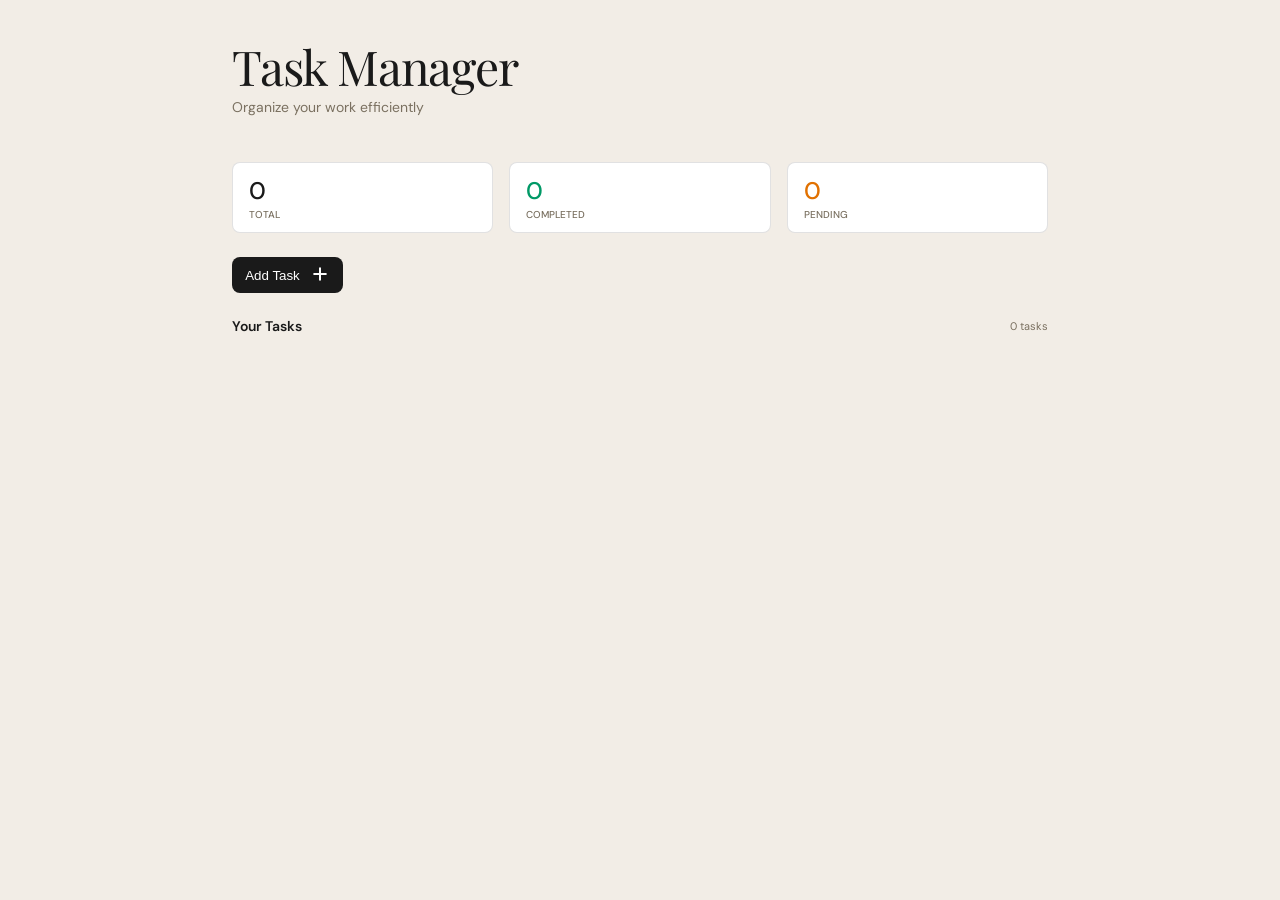
==== commit b6c9d1cb: "feat: added task project to checkpoint 1.5" ====
--- a/index.html
+++ b/index.html
@@ -3,1091 +3,201 @@
   <head>
     <meta charset="UTF-8" />
     <meta name="viewport" content="width=device-width, initial-scale=1.0" />
-    <title>Stripe | Financial Infrastructure to Grow Your Revenue</title>
+    <title>Task Manager</title>
     <link rel="stylesheet" href="css/main.css" />
-    <link
-      rel="shortcut icon"
-      href="https://assets.stripeassets.com/fzn2n1nzq965/nu0iR4KqmkdJ52fgRts09/c3a10df318e7ffb1f516073daadea625/favicon.ico"
-      type="image/x-icon"
-    />
   </head>
-  <body class="homepage-body">
-    <header>
-      <a>
-        <svg
-          xmlns="http://www.w3.org/2000/svg"
-          width="60"
-          height="25"
-          fill="#031323"
-          viewBox="0 0 60 25"
-          aria-label="Stripe logo"
-        >
-          <path
-            fill="var(--hds-color-text-solid)"
-            fill-rule="evenodd"
-            d="M59.6444 14.2813h-8.062c.1843 1.9296 1.5983 2.5476 3.2032 2.5476 1.6352 0 2.9534-.3656 4.0453-.9506v3.3179c-1.1186.7115-2.5964 1.1068-4.5645 1.1068-4.011 0-6.8218-2.5122-6.8218-7.4783 0-4.19441 2.3837-7.52509 6.3017-7.52509 3.912 0 5.9537 3.28038 5.9537 7.49819 0 .3982-.0372 1.261-.0556 1.4835Zm-5.9241-5.62407c-1.0294 0-2.1739.72812-2.1739 2.58387h4.2573c0-1.85362-1.0721-2.58387-2.0834-2.58387ZM40.9547 20.303c-1.4411 0-2.322-.6087-2.9133-1.0417l-.0088 4.6271-4.1181.8755-.0014-19.19053h3.7543l.0864 1.01784c.6035-.52914 1.6114-1.29157 3.2256-1.29162 2.8925 0 5.6162 2.6052 5.6162 7.39971 0 5.2327-2.6948 7.6037-5.6409 7.6037Zm-.959-11.35573c-.9453 0-1.5376.34559-1.9669.81586l.0245 6.11967c.3997.433.9763.7813 1.9424.7813 1.5231 0 2.5437-1.6575 2.5437-3.8745 0-2.1544-1.037-3.84233-2.5437-3.84233Zm-11.7602-3.3739h4.1341V20.0088h-4.1341V5.57337Zm0-4.694699L32.3696 0v3.35821l-4.1341.87868V.878671ZM23.9198 10.2223v9.7861h-4.1156V5.57296h3.6867l.1317 1.21751c1.0035-1.7722 3.0722-1.41321 3.6209-1.21594v3.78524c-.5242-.16908-2.2894-.42779-3.3237.86253Zm-8.5525 4.7221c0 2.4275 2.5988 1.6719 3.1263 1.4609v3.3522c-.5492.3013-1.5437.5458-2.8901.5458-2.4441 0-4.2773-1.7999-4.2773-4.2379l.0173-13.17658 4.0206-.85464.0032 3.5395h3.1278V9.0857h-3.1278v5.8588-.0001Zm-4.9069.7026c0 2.9645-2.31051 4.6562-5.73464 4.6562-1.41958 0-2.92289-.2761-4.453935-.9347v-3.9319c1.382085.7516 3.093705 1.315 4.457755 1.315.91864 0 1.53106-.2459 1.53106-1.0069C6.26064 13.7786 0 14.5192 0 9.95995 0 7.04457 2.27622 5.2998 5.61655 5.2998c1.36404 0 2.72806.20934 4.09208.75351V9.9317c-1.25265-.67618-2.84332-1.05979-4.09588-1.05979-.86296 0-1.44753.24965-1.44753.8924.0001 1.85329 6.29518.97249 6.29518 5.88279v-.0001Z"
-            clip-rule="evenodd"
-          ></path>
-        </svg>
-      </a>
-      <ul class="nav-links">
-        <li>
-          <button>Products</button
-          ><svg
-            class=""
-            width="16"
-            height="16"
-            viewBox="0 0 16 16"
+  <body>
+    <main>
+      <header>
+        <div class="extra-div"></div>
+        <h1 class="font-playfair">Task Manager</h1>
+        <p>Organize your work efficiently</p>
+      </header>
+      <section class="card-container">
+        <div class="card total">
+          <p>0</p>
+          <span>TOTAL</span>
+        </div>
+        <div class="card completedCard">
+          <p>0</p>
+          <span>COMPLETED</span>
+        </div>
+        <div class="card pending">
+          <p>0</p>
+          <span>PENDING</span>
+        </div>
+      </section>
+      <section class="add-btn">
+        <button id="openModal">
+          <span>
+            <svg
+              width="20"
+              height="20"
+              viewBox="0 0 20 20"
+              fill="none"
+              xmlns="http://www.w3.org/2000/svg"
+            >
+              <path
+                d="M4.16602 9.99999H15.834M10 4.16599V15.834"
+                stroke="white"
+                stroke-width="2"
+                stroke-linecap="round"
+              />
+            </svg>
+          </span>
+          <p>Add Task</p>
+        </button>
+      </section>
+      <section class="task-container">
+        <div class="header">
+          <h2>Your Tasks</h2>
+          <p id="totalTask"><span>0</span>&nbsp;tasks</p>
+        </div>
+        <div class="task-inner-container" id="taskContainer"></div>
+      </section>
+    </main>
+    <section class="modal-container none" id="modal">
+      <div class="modal">
+        <div class="modal-header">
+          <h3>New Task</h3>
+          <button id="exitModal">
+            <svg
+              width="32"
+              height="32"
+              viewBox="0 0 32 32"
+              fill="none"
+              xmlns="http://www.w3.org/2000/svg"
+            >
+              <rect width="32" height="32" rx="8" fill="#EBE6DE" />
+              <path
+                d="M20 12L12 20M12 12L20 20"
+                stroke="#1A1A1A"
+                stroke-width="2"
+                stroke-linecap="round"
+              />
+            </svg>
+          </button>
+        </div>
+        <div class="remark">All fields are required</div>
+        <form id="taskForm">
+          <div class="form-input">
+            <label for="name">Task Name</label>
+            <input id="name" name="name" type="text" />
+          </div>
+          <div class="form-input">
+            <label for="priority"> Priority </label>
+            <select name="priority" id="priority">
+              <option value="low">Low</option>
+              <option value="medium">Medium</option>
+              <option value="high">High</option>
+            </select>
+          </div>
+          <div class="form-input">
+            <label for="assignee"> Assignee </label>
+            <textarea id="assignee" name="assignee" type="text"></textarea>
+          </div>
+          <div class="form-input">
+            <label for="date"> Due Date </label>
+            <input id="data" name="date" type="date" />
+          </div>
+        </form>
+        <div class="add-btn">
+          <button type="submit" form="taskForm">
+            <span>
+              <svg
+                width="20"
+                height="20"
+                viewBox="0 0 20 20"
+                fill="none"
+                xmlns="http://www.w3.org/2000/svg"
+              >
+                <path
+                  d="M4.16602 9.99999H15.834M10 4.16599V15.834"
+                  stroke="white"
+                  stroke-width="2"
+                  stroke-linecap="round"
+                />
+              </svg>
+            </span>
+            <p>Add Task</p>
+          </button>
+        </div>
+      </div>
+    </section>
+    <div class="task-card none" id="taskCard">
+      <div class="task-card-header">
+        <h3>Create Login Page</h3>
+        <div class="priority high">
+          <svg
+            width="6"
+            height="6"
+            viewBox="0 0 6 6"
             fill="none"
             xmlns="http://www.w3.org/2000/svg"
-            aria-hidden="true"
           >
-            <path
-              class="navigation__chevron-down-icon__left"
-              d="M4.67065 6L9.3 10.6"
-              stroke="currentColor"
-              stroke-width="1.75"
-            ></path>
-            <path
-              class="navigation__chevron-down-icon__right"
-              d="M12.6707 6L8.67065 10"
-              stroke="currentColor"
-              stroke-width="1.75"
-            ></path>
+            <circle cx="3" cy="3" r="3" fill="currentColor" />
           </svg>
-        </li>
-        <li>
-          <button>Solutions</button
-          ><svg
-            class=""
-            width="16"
-            height="16"
-            viewBox="0 0 16 16"
+        </div>
+      </div>
+      <div class="task-card-content">
+        <p><span>ASSIGNED</span><span class="name">Rahul</span></p>
+        <p><span>DUE</span><span class="date">25-Aug-2026</span></p>
+        <p><span>STATUS</span><span class="status"></span></p>
+      </div>
+      <div class="task-card-action-container">
+        <button class="complete">
+          <svg
+            width="12"
+            height="12"
+            viewBox="0 0 12 12"
             fill="none"
             xmlns="http://www.w3.org/2000/svg"
-            aria-hidden="true"
           >
             <path
-              class="navigation__chevron-down-icon__left"
-              d="M4.67065 6L9.3 10.6"
-              stroke="currentColor"
-              stroke-width="1.75"
-            ></path>
-            <path
-              class="navigation__chevron-down-icon__right"
-              d="M12.6707 6L8.67065 10"
-              stroke="currentColor"
-              stroke-width="1.75"
-            ></path>
+              d="M5.99951 1.49957C8.48479 1.49957 10.4995 3.51429 10.4995 5.99957C10.4995 8.48485 8.48479 10.4996 5.99951 10.4996C3.51423 10.4996 1.49951 8.48485 1.49951 5.99957C1.49951 3.51429 3.51423 1.49957 5.99951 1.49957Z"
+              stroke="#1A1A1A"
+              stroke-linecap="round"
+            />
+            <path
+              d="M4.5 6.00043L5.5 7.00043L7.5 5.00043"
+              stroke="#1A1A1A"
+              stroke-linecap="round"
+            />
           </svg>
-        </li>
-        <li>
-          <button>Developers</button
-          ><svg
-            class=""
-            width="16"
-            height="16"
-            viewBox="0 0 16 16"
+        </button>
+        <button class="delete">
+          <svg
+            width="28"
+            height="28"
+            viewBox="0 0 28 28"
             fill="none"
             xmlns="http://www.w3.org/2000/svg"
-            aria-hidden="true"
           >
-            <path
-              class="navigation__chevron-down-icon__left"
-              d="M4.67065 6L9.3 10.6"
-              stroke="currentColor"
-              stroke-width="1.75"
-            ></path>
-            <path
-              class="navigation__chevron-down-icon__right"
-              d="M12.6707 6L8.67065 10"
-              stroke="currentColor"
-              stroke-width="1.75"
-            ></path>
-          </svg>
-        </li>
-        <li>
-          <button>Resources</button
-          ><svg
-            class=""
-            width="16"
-            height="16"
-            viewBox="0 0 16 16"
-            fill="none"
-            xmlns="http://www.w3.org/2000/svg"
-            aria-hidden="true"
-          >
-            <path
-              class="navigation__chevron-down-icon__left"
-              d="M4.67065 6L9.3 10.6"
-              stroke="currentColor"
-              stroke-width="1.75"
-            ></path>
-            <path
-              class="navigation__chevron-down-icon__right"
-              d="M12.6707 6L8.67065 10"
-              stroke="currentColor"
-              stroke-width="1.75"
-            ></path>
-          </svg>
-        </li>
-        <li>
-          <button>Pricing</button>
-        </li>
-      </ul>
-      <nav>
-        <button class="hamburger-btn">
-          <svg
-            width="40"
-            height="40"
-            viewBox="0 0 100 100"
-            xmlns="http://www.w3.org/2000/svg"
-          >
-            <rect
-              class="navigation-hamburger__background"
-              x="0"
-              y="0"
-              width="100"
-              height="100"
-              style="fill: #fff"
-            ></rect>
-            <rect
-              class="navigation-hamburger__line line-1"
-              width="40"
-              height="5"
-              x="30"
-              y="38"
-              fill="#3700ff"
-            ></rect>
-            <rect
-              class="navigation-hamburger__line line-2"
-              width="40"
-              height="5"
-              x="30"
-              y="48"
-              fill="#3700ff"
-            ></rect>
-            <rect
-              class="navigation-hamburger__line line-3"
-              width="40"
-              height="5"
-              x="30"
-              y="48"
-              fill="#3700ff"
-            ></rect>
-            <rect
-              class="navigation-hamburger__line line-4"
-              width="40"
-              height="5"
-              x="30"
-              y="58"
-              fill="#3700ff"
-            ></rect>
+            <path d="M9.5 11H18.5" stroke="#7A7060" stroke-linecap="round" />
+            <path
+              d="M17.4995 11V18C17.4995 18.5 16.9995 19 16.4995 19H11.4995C10.9995 19 10.4995 18.5 10.4995 18V11"
+              stroke="#7A7060"
+              stroke-linecap="round"
+            />
+            <path
+              d="M11.9995 10.9996V9.99957C11.9995 9.49957 12.4995 8.99957 12.9995 8.99957H14.9995C15.4995 8.99957 15.9995 9.49957 15.9995 9.99957V10.9996"
+              stroke="#7A7060"
+              stroke-linecap="round"
+            />
+            <path
+              d="M13.0005 13.4996V16.4996"
+              stroke="#7A7060"
+              stroke-linecap="round"
+            />
+            <path
+              d="M14.9995 13.4996V16.4996"
+              stroke="#7A7060"
+              stroke-linecap="round"
+            />
           </svg>
         </button>
-        <button class="sign-in-btn">
-          <svg class="navigation-item__sign-in__mask">
-            <defs>
-              <mask id="cutoutMask">
-                <rect
-                  x="0"
-                  y="0"
-                  width="100%"
-                  height="100%"
-                  fill="white"
-                ></rect>
-                <text
-                  x="50%"
-                  y="50%"
-                  dy="-0.5"
-                  dominant-baseline="central"
-                  text-anchor="middle"
-                  font-size="1em"
-                  fill="black"
-                >
-                  Sign in
-                </text>
-              </mask>
-            </defs>
-            <rect
-              x="0"
-              y="0"
-              width="100%"
-              height="100%"
-              fill="var(--hds-color-text-solid)"
-              opacity="0.10"
-            ></rect>
-            <rect
-              x="0"
-              y="0"
-              width="100%"
-              height="100%"
-              fill="#fff"
-              mask="url(#cutoutMask)"
-            ></rect>
-          </svg>
-          <span>Sign in</span>
-        </button>
-        <div class="contact-btn">
-          <a href="">Contact sales</a>
-
-          <svg
-            class="hds-icon hds-icon-hover-arrow"
-            width="10"
-            height="10"
-            fill="none"
-            stroke="white"
-            stroke-width="2"
-          >
-            <!-- <path d="M0.5 5.5h7"></path> -->
-            <path d="M1.5 1.5l4 4-4 4"></path>
-          </svg>
-        </div>
-      </nav>
-    </header>
-    <main>
-      <section class="hero">
-        <div class="hero-border">
-          <div class="hero-content">
-            <p>
-              Global GDP running on Stripe:&nbsp;<span>&nbsp;1.667324234%</span>
-            </p>
-            <h1>
-              <em> Financial infrastructure to grow your revenue. </em>
-              <span
-                >Accept payments, offer financial services and implement custom
-                revenue models – from your first transaction to your
-                billionth.</span
-              >
-            </h1>
-            <a href="">
-              <span>Request an invite</span>
-              <svg
-                width="10"
-                height="10"
-                fill="none"
-                stroke="white"
-                stroke-width="2"
-              >
-                <!-- <path d="M0.5 5.5h7"></path> -->
-                <path d="M1.5 1.5l4 4-4 4"></path>
-              </svg>
-            </a>
-          </div>
-        </div>
-        <div class="background">
-          <picture class="background-img"
-            ><source
-              srcset="
-                https://images.stripeassets.com/fzn2n1nzq965/115d4Vd5LVAsqFGDR1ClAv/0ceb2c44a7a7182cd624262420af7544/wave-fallback-desktop.png?w=1392&amp;fm=webp&amp;q=60 1x,
-                https://images.stripeassets.com/fzn2n1nzq965/115d4Vd5LVAsqFGDR1ClAv/0ceb2c44a7a7182cd624262420af7544/wave-fallback-desktop.png?w=2784&amp;fm=webp&amp;q=60 2x
-              "
-              media="(min-width: 1264px)" />
-            <source
-              srcset="
-                https://images.stripeassets.com/fzn2n1nzq965/6JwIhTZqzfx9sA3R24luWz/388861787e6deb982268742148813182/wave-fallback-tablet.png?w=1248&amp;fm=webp&amp;q=60 1x,
-                https://images.stripeassets.com/fzn2n1nzq965/6JwIhTZqzfx9sA3R24luWz/388861787e6deb982268742148813182/wave-fallback-tablet.png?w=2496&amp;fm=webp&amp;q=60 2x
-              "
-              media="(min-width: 640px) and (max-width: 1263px)" />
-            <source
-              srcset="
-                https://images.stripeassets.com/fzn2n1nzq965/18ArQFiazlljjIKGV0OnTb/2e15cabc1c905bb65e7de2678d3b60a9/wave-fallback-mobile.png?w=624&amp;fm=webp&amp;q=60  1x,
-                https://images.stripeassets.com/fzn2n1nzq965/18ArQFiazlljjIKGV0OnTb/2e15cabc1c905bb65e7de2678d3b60a9/wave-fallback-mobile.png?w=1248&amp;fm=webp&amp;q=60 2x
-              "
-              media="(max-width: 639px)" />
-            <img
-              src="https://images.stripeassets.com/fzn2n1nzq965/115d4Vd5LVAsqFGDR1ClAv/0ceb2c44a7a7182cd624262420af7544/wave-fallback-desktop.png"
-              alt=""
-              aria-hidden="true"
-          /></picture>
-        </div>
-        <span class="border-top"></span>
-        <span class="border-bottom"></span>
-        <div class="marque">
-          <ul class="marquee__content">
-            <li>
-              <svg
-                xmlns="http://www.w3.org/2000/svg"
-                width="142"
-                height="34"
-                fill="none"
-                viewBox="0 0 200 48"
-                role="img"
-                aria-label="Lightspeed"
-              >
-                <g transform="translate(-0.00, -0.70)">
-                  <path
-                    fill="var(--customerLogoColor, #ed5153)"
-                    d="m35.667 5 1.603 2.79c.321.578.321 1.283 0 1.86l-9.558 16.583 4.523 7.826a3.99 3.99 0 0 0 3.432 1.988c1.411 0 2.726-.77 3.432-1.988l4.522-7.826-1.187-2.117L37.303 33c-.321.578-.963.93-1.604.93a1.82 1.82 0 0 1-1.604-.93l-3.945-6.767 8.885-15.396 1.603 2.79c.321.578.321 1.284 0 1.861l-6.19 10.745 1.219 2.117 6.735-11.675 4.426 7.665a3.86 3.86 0 0 1 0 3.817l-4.49 7.794c-.673 1.187-2.822 3.849-6.671 3.849s-5.966-2.662-6.672-3.849l-4.49-7.794a3.86 3.86 0 0 1 0-3.817z"
-                  ></path>
-                  <path
-                    fill="var(--customerLogoColor, #000)"
-                    d="M73.642 18.599c3.56 0 6.48 2.502 6.48 6.447 0 1.603-.61 3.816-2.695 4.779 2.117 1.058 2.63 2.598 2.63 4.233 0 3.529-2.694 5.71-6.383 5.71-3.72 0-6.479-2.278-6.479-5.71h3.144c0 1.668 1.507 2.759 3.335 2.759s3.24-.995 3.24-2.759-1.668-2.565-3.24-2.565c-3.977 0-6.479-2.438-6.479-6.415s2.887-6.48 6.447-6.48m51.735 0c3.913 0 6.511 2.918 6.511 6.671 0 3.689-2.373 6.736-6.447 6.736-1.347 0-3.303-.45-4.201-1.829v6.736l-3.144.353V18.888h3.047l.097 1.731c.994-1.41 2.694-2.02 4.137-2.02m-14.529 0c2.02 0 3.528.385 5.003 1.668l-1.764 2.052c-.898-.834-1.956-1.122-3.175-1.122-1.508 0-2.342.449-2.342 1.25 0 1.123 1.316 1.316 2.182 1.38 1.475.096 2.982.192 4.265.994 1.059.642 1.444 1.828 1.379 3.015 0 2.117-1.667 3.528-3.624 3.977-2.598.578-5.452.032-7.505-1.668 0 0-.096-.096-.193-.16l1.604-2.02c.738.48 1.411.865 2.245 1.09a8.8 8.8 0 0 0 2.406.224c.738-.032 1.796-.288 1.956-1.154.257-1.251-1.218-1.476-2.117-1.572-1.315-.16-2.854-.256-4.041-.994a3.49 3.49 0 0 1-1.7-2.983c0-2.95 3.079-3.977 5.421-3.977m-9.911-3.207v3.496h2.79l-.288 2.726h-2.534V27.9c0 .578.096.962.289 1.219s.513.385.898.385c.417 0 .866-.128 1.283-.417l1.09 2.02a5 5 0 0 1-1.443.674 5.5 5.5 0 0 1-1.604.225c-1.187 0-2.117-.353-2.726-1.027-.61-.673-.93-1.668-.93-2.983v-6.35h-2.406V18.92h2.406v-3.176zm74.956-2.085v18.378h-3.047l-.096-1.7c-.994 1.411-2.694 2.02-4.137 2.02-3.913 0-6.511-2.918-6.511-6.639s2.341-6.735 6.414-6.735c1.347 0 3.336.417 4.234 1.796v-7.12zm-36.179 5.292c3.849 0 7.056 2.63 6.736 7.826h-10.456c.352 1.507 1.732 2.822 3.977 2.822 1.154 0 2.694-.577 3.432-1.315l2.02 1.989c-1.347 1.379-3.56 2.053-5.484 2.053-3.978 0-6.864-2.63-6.864-6.704 0-3.849 2.983-6.671 6.639-6.671m14.562 0c3.848 0 7.056 2.63 6.735 7.826h-10.456c.353 1.507 1.732 2.822 3.977 2.822 1.155 0 2.694-.577 3.432-1.315l2.021 1.989c-1.347 1.379-3.561 2.053-5.485 2.053-3.977 0-6.864-2.63-6.864-6.704 0-3.849 2.983-6.671 6.64-6.671m-94.618-5.292v18.378h-3.111V13.307zM65.4 18.92v12.765h-3.143V18.92zm19.854-5.645v7.216c1.154-1.443 2.534-1.892 3.977-1.892 3.624 0 5.228 2.437 5.196 6.19v6.864h-3.143v-6.64c0-2.309-1.22-3.303-2.887-3.303-1.86 0-3.143 1.572-3.143 3.464v6.479H82.11V13.275zm83.584 8.05c-2.149 0-3.592 1.957-3.592 3.945 0 1.957 1.315 4.106 3.592 4.106 2.245 0 3.592-2.117 3.592-4.106s-1.443-3.945-3.592-3.945m-43.716-.096c-2.246 0-3.593 2.117-3.593 4.105s1.444 3.945 3.593 3.945 3.624-1.956 3.592-3.945c0-1.956-1.315-4.105-3.592-4.105m-51.447 0c-1.828 0-3.335 1.636-3.335 3.849 0 2.245 1.507 3.817 3.335 3.817 1.796 0 3.304-1.604 3.304-3.817 0-2.181-1.475-3.85-3.304-3.85m66.04-.032c-1.7 0-3.271 1.155-3.72 2.822h7.409c-.353-1.507-1.861-2.822-3.689-2.822m14.594 0c-1.7 0-3.272 1.155-3.721 2.822h7.409c-.353-1.507-1.86-2.822-3.688-2.822m-90.48-8.179a1.828 1.828 0 1 1 0 3.656 1.828 1.828 0 0 1 0-3.656"
-                  ></path>
-                </g>
-              </svg>
-            </li>
-            <li>
-              <svg
-                xmlns="http://www.w3.org/2000/svg"
-                width="142"
-                height="34"
-                fill="none"
-                viewBox="0 0 200 48"
-                role="img"
-                aria-label="Cursor"
-              >
-                <g>
-                  <path
-                    fill="var(--customerLogoColor, #72716d)"
-                    d="m50.04 22.9 12.916 7.457a.9.9 0 0 1-.337.337l-12.072 6.97c-.314.181-.7.181-1.014 0l-12.073-6.97a.9.9 0 0 1-.337-.337z"
-                  ></path>
-                  <path
-                    fill="var(--customerLogoColor, #55544f)"
-                    d="M50.04 8v14.9l-12.916 7.457a.9.9 0 0 1-.124-.46V15.903a.92.92 0 0 1 .46-.797l12.072-6.97c.158-.09.333-.136.508-.136"
-                  ></path>
-                  <path
-                    fill="var(--customerLogoColor, #43413c)"
-                    d="M62.956 15.443a.9.9 0 0 0-.337-.337l-12.073-6.97A1 1 0 0 0 50.04 8v14.9l12.916 7.457a.9.9 0 0 0 .124-.46V15.903a.9.9 0 0 0-.124-.46"
-                  ></path>
-                  <path
-                    fill="var(--customerLogoColorAlt, #d6d5d2)"
-                    d="M62.052 15.965a.43.43 0 0 1 0 .432L50.328 36.704c-.08.137-.289.08-.289-.077V23.245a.6.6 0 0 0-.08-.3z"
-                  ></path>
-                  <path
-                    fill="var(--customerLogoColorAlt, #fff)"
-                    d="M62.052 15.965 49.96 22.946a.6.6 0 0 0-.219-.219l-11.588-6.69c-.137-.08-.08-.289.077-.289h23.449c.166 0 .302.09.374.217"
-                  ></path>
-                  <path
-                    fill="var(--customerLogoColor, #26251e)"
-                    d="M77.367 15.75h5.065v2.79h-4.893c-2.64 0-4.7 1.523-4.7 4.742s2.06 4.743 4.7 4.743h4.893v2.79h-5.28c-4.42 0-7.553-2.597-7.553-7.532s3.347-7.532 7.768-7.532zM85.007 15.75h3.133v9.206c0 2.296 1.052 3.369 3.52 3.369s3.52-1.073 3.52-3.37V15.75h3.133v9.85c0 3.347-2.125 5.472-6.653 5.472s-6.653-2.146-6.653-5.494zM114.686 20.02c0 1.674-.966 2.962-2.253 3.52v.043c1.352.193 2.038 1.159 2.06 2.468l.064 4.764h-3.133l-.064-4.249c-.022-.944-.58-1.524-1.696-1.524h-5.215v5.773h-3.133V15.749h8.649c2.833 0 4.721 1.438 4.721 4.271m-3.155.43c0-1.288-.686-1.997-1.974-1.997h-5.108v3.992h5.151c1.18 0 1.931-.708 1.931-1.996M126.531 26.415c0-1.073-.686-1.524-1.716-1.61l-3.477-.32c-3.004-.28-4.571-1.46-4.571-4.315 0-2.854 1.932-4.42 4.7-4.42h7.682v2.703h-7.468c-1.073 0-1.759.559-1.759 1.631s.708 1.588 1.781 1.674l3.541.301c2.682.236 4.442 1.46 4.442 4.335s-1.867 4.42-4.506 4.42h-8.026v-2.703h7.725c1.009 0 1.652-.687 1.652-1.696M138.85 15.492c4.721 0 7.704 3.026 7.704 7.768 0 4.743-3.112 7.812-7.833 7.812s-7.704-3.069-7.704-7.812c0-4.742 3.112-7.768 7.833-7.768m4.463 7.79c0-3.176-1.845-5.043-4.528-5.043s-4.528 1.867-4.528 5.043 1.845 5.043 4.528 5.043 4.528-1.867 4.528-5.043M162.09 20.02c0 1.674-.965 2.962-2.253 3.52v.043c1.352.193 2.039 1.159 2.06 2.468l.064 4.764h-3.133l-.064-4.249c-.021-.944-.579-1.524-1.695-1.524h-5.215v5.773h-3.133V15.749h8.648c2.833 0 4.721 1.438 4.721 4.271m-3.154.43c0-1.288-.687-1.997-1.974-1.997h-5.108v3.992h5.15c1.18 0 1.932-.708 1.932-1.996"
-                  ></path>
-                </g>
-              </svg>
-            </li>
-            <li>
-              <svg
-                xmlns="http://www.w3.org/2000/svg"
-                width="142"
-                height="34"
-                fill="none"
-                viewBox="0 0 200 48"
-                role="img"
-                aria-label="OpenAI"
-              >
-                <g transform="translate(0, -1.9)">
-                  <path
-                    fill="var(--customerLogoColor, #000)"
-                    d="M62.983 13C57.493 13 53 17.54 53 23.088s4.492 10.087 9.983 10.087c5.49 0 9.983-4.511 9.983-10.087C72.966 17.51 68.502 13 62.983 13m0 16.56c-3.41 0-6.156-2.83-6.156-6.472s2.745-6.473 6.156-6.473 6.156 2.83 6.156 6.473-2.745 6.473-6.156 6.473M83.06 18.605c-1.803 0-3.55.728-4.465 1.961v-1.681H74.99V38.5h3.605v-7.09c.915 1.15 2.607 1.766 4.465 1.766 3.882 0 6.933-3.083 6.933-7.286s-3.05-7.285-6.933-7.285m-.61 11.404c-2.052 0-3.883-1.625-3.883-4.119s1.83-4.119 3.883-4.119 3.882 1.625 3.882 4.12c0 2.493-1.83 4.119-3.882 4.119M98.479 18.605c-3.938 0-7.044 3.11-7.044 7.285s2.718 7.286 7.154 7.286c3.633 0 5.963-2.214 6.684-4.708h-3.522c-.444 1.037-1.692 1.766-3.19 1.766-1.857 0-3.271-1.317-3.604-3.195h10.482V25.61c0-3.81-2.634-7.005-6.96-7.005m-3.495 5.856c.389-1.765 1.83-2.914 3.578-2.914 1.858 0 3.272 1.233 3.439 2.914zM115.034 18.605c-1.608 0-3.3.728-4.076 1.933v-1.653h-3.605v14.01h3.605v-7.537c0-2.186 1.165-3.615 3.05-3.615 1.747 0 2.69 1.345 2.69 3.223v7.93h3.605v-8.519c0-3.474-2.108-5.772-5.269-5.772M129.536 13.28l-7.848 19.616h3.855l1.664-4.288h8.929l1.664 4.288h3.91l-7.792-19.615zm-1.081 12.078 3.217-8.21 3.188 8.21zM146.84 13.28h-3.66v19.616h3.66z"
-                  ></path>
-                </g>
-              </svg>
-            </li>
-            <li>
-              <svg
-                xmlns="http://www.w3.org/2000/svg"
-                width="142"
-                height="34"
-                fill="none"
-                viewBox="0 0 200 48"
-                role="img"
-                aria-label="Amazon"
-              >
-                <g transform="translate(0, 3.6)">
-                  <path
-                    fill="var(--customerLogoColor, #171d27)"
-                    d="M57.614 27.756q-1.37 0-2.413-.599a4.3 4.3 0 0 1-1.622-1.698q-.579-1.1-.579-2.53 0-1.716.85-3.01.868-1.294 2.451-1.989 1.602-.695 3.745-.695.984 0 1.602.136v-.406q0-1.467-.54-2.181-.54-.735-1.641-.734-1.776 0-2.278 1.873-.154.54-.637.463l-2.625-.463q-.29-.059-.406-.251-.096-.193-.019-.522.502-1.968 2.123-3.05 1.641-1.1 4.112-1.1 2.934 0 4.46 1.583 1.544 1.582 1.544 4.614v9.71a.5.5 0 0 1-.155.366.47.47 0 0 1-.347.135h-2.51q-.463 0-.579-.501l-.386-1.815h-.154q-.522 1.275-1.564 1.969-1.023.695-2.432.695m-.406-5.29q0 1.025.522 1.641.54.6 1.447.599 1.197 0 1.834-1.062.637-1.08.637-3.089v-1.023a6 6 0 0 0-1.023-.096q-1.583 0-2.51.83-.907.81-.907 2.2M68.134 11.85a.47.47 0 0 1 .135-.347.5.5 0 0 1 .367-.155h2.549a.47.47 0 0 1 .347.136.6.6 0 0 1 .193.366l.386 1.892h.154q.522-1.332 1.487-2.027.984-.714 2.316-.714 1.43 0 2.452.753 1.043.753 1.602 2.143h.155q.85-1.467 1.91-2.182A4.16 4.16 0 0 1 84.563 11q1.428 0 2.471.772 1.062.773 1.621 2.2.56 1.43.56 3.379v9.555a.5.5 0 0 1-.154.367.47.47 0 0 1-.348.135h-3.088a.54.54 0 0 1-.367-.135.54.54 0 0 1-.135-.367V17.66q0-1.41-.54-2.162-.541-.753-1.564-.753-1.12 0-1.718.888-.58.888-.58 2.567v8.706a.5.5 0 0 1-.154.367.47.47 0 0 1-.347.135H77.13a.54.54 0 0 1-.367-.135.54.54 0 0 1-.135-.367V17.66q0-1.41-.54-2.162-.54-.753-1.564-.753-1.12 0-1.718.888-.58.887-.58 2.567v8.706a.5.5 0 0 1-.153.367.47.47 0 0 1-.348.135h-3.089a.54.54 0 0 1-.366-.135.54.54 0 0 1-.136-.367zm23.088 11.08q0-1.717.85-3.01.867-1.294 2.451-1.989 1.602-.695 3.745-.695.984 0 1.602.135v-.405q0-1.467-.54-2.181-.54-.735-1.641-.734-1.776 0-2.278 1.873-.154.54-.637.463l-2.626-.463q-.29-.059-.405-.251-.095-.194-.02-.522.502-1.968 2.124-3.05Q95.488 11 97.96 11q2.934 0 4.459 1.583 1.545 1.583 1.544 4.614v9.71a.5.5 0 0 1-.154.366.47.47 0 0 1-.347.135h-2.51q-.464 0-.579-.501l-.386-1.815h-.154q-.522 1.275-1.564 1.969-1.023.695-2.432.695c-.94 0-1.718-.2-2.413-.599A4.3 4.3 0 0 1 91.8 25.46q-.58-1.1-.58-2.53m4.208-.462q0 1.023.521 1.64.54.6 1.448.599 1.198 0 1.834-1.062.637-1.08.637-3.089v-1.023a6 6 0 0 0-1.023-.096q-1.583 0-2.51.83-.907.81-.907 2.2m10.617 2.104q0-.425.232-.734l6.602-9.246h-6.177a.54.54 0 0 1-.367-.136.54.54 0 0 1-.135-.366v-2.24a.47.47 0 0 1 .135-.347.5.5 0 0 1 .367-.155h10.153q.213 0 .348.155a.44.44 0 0 1 .154.347v2.336q0 .425-.231.734l-5.985 8.223a6.3 6.3 0 0 1 1.101-.096q1.39 0 2.548.25 1.178.233 2.432.773.444.193.444.656v2.22q0 .31-.193.425-.192.096-.482-.02-1.448-.54-2.568-.752a11.7 11.7 0 0 0-2.413-.232c-.875 0-1.711.077-2.548.232q-1.235.231-2.741.753-.29.096-.483 0-.193-.117-.193-.406zm12.471-5.193q0-2.355.907-4.266.908-1.93 2.49-3.012a6.14 6.14 0 0 1 3.552-1.1c1.3 0 2.497.367 3.552 1.1q1.602 1.082 2.51 3.012.926 1.911.926 4.266t-.926 4.285q-.908 1.911-2.51 3.012-1.582 1.08-3.552 1.08a6.2 6.2 0 0 1-3.552-1.08q-1.583-1.101-2.49-3.012-.907-1.93-.907-4.285m4.246 0q0 2.452.695 3.784.696 1.312 2.008 1.312t2.027-1.312q.714-1.332.714-3.784t-.714-3.764q-.714-1.332-2.027-1.332-1.312 0-2.008 1.332-.695 1.313-.695 3.764m11.776-7.529a.47.47 0 0 1 .135-.347.5.5 0 0 1 .367-.155h2.548a.47.47 0 0 1 .347.136q.155.135.194.366l.386 1.892h.154q.521-1.312 1.525-2.027Q141.219 11 142.59 11q1.467 0 2.528.772 1.082.773 1.661 2.2.579 1.43.579 3.379v9.555a.5.5 0 0 1-.155.367.47.47 0 0 1-.347.135h-3.089a.54.54 0 0 1-.367-.135.54.54 0 0 1-.135-.367V17.66q0-1.41-.579-2.162-.579-.753-1.641-.753-1.177 0-1.795.888t-.618 2.567v8.706a.5.5 0 0 1-.154.367.47.47 0 0 1-.347.135h-3.089a.54.54 0 0 1-.367-.135.54.54 0 0 1-.135-.367z"
-                  ></path>
-                  <path
-                    fill="var(--customerLogoColor, #ff6201)"
-                    d="M63.734 29.628q-.368.29-.155.965.193.599.907 1.487a25.4 25.4 0 0 0 6.853 5.906 31.4 31.4 0 0 0 8.513 3.475 38.2 38.2 0 0 0 9.305 1.139q6.081 0 11.582-1.776 5.502-1.756 9.189-4.942 1.293-1.139 1.293-1.814 0-.252-.212-.502-.29-.29-.695-.193t-1.139.482q-3.532 1.853-8.61 2.954-5.057 1.12-10.559 1.12-6.814 0-13.165-1.854-6.35-1.853-11.254-5.79-.714-.56-1.158-.715-.425-.155-.696.058"
-                  ></path>
-                  <path
-                    fill="var(--customerLogoColor, #ff6201)"
-                    d="M106.625 30.594q-.405.387-.212.811.135.309.521.348.386.057 1.101-.078a18 18 0 0 1 2.412-.347q1.255-.078 2.182.038.927.135 1.158.464.348.52-.251 2.2a15.5 15.5 0 0 1-1.583 3.263q-.385.636-.463 1.004a.62.62 0 0 0 .193.617.54.54 0 0 0 .386.174q.56 0 1.622-.985 1.91-1.66 2.683-3.937a9.3 9.3 0 0 0 .521-2.471q.096-1.294-.289-1.854-.368-.54-1.622-.887a9.2 9.2 0 0 0-2.49-.348 9.85 9.85 0 0 0-4.652 1.158q-.811.444-1.217.83"
-                  ></path>
-                </g>
-              </svg>
-            </li>
-            <li>
-              <svg
-                xmlns="http://www.w3.org/2000/svg"
-                width="142"
-                height="34"
-                fill="none"
-                viewBox="0 0 200 48"
-                role="img"
-                aria-label="Nvidia"
-              >
-                <g transform="translate(0, 0.4)">
-                  <path
-                    fill="var(--customerLogoColor, #000)"
-                    d="M113.259 30.609V16.162h4.046V30.61zM81.423 30.596V16.138h7.266c3.524 0 7.133.771 7.133 6.476v7.982H91.86v-6.599c0-2.02-.255-3.134-.899-3.82-.498-.538-1.227-.795-2.272-.795l-3.184-.012v11.226z"
-                  ></path>
-                  <path
-                    fill="var(--customerLogoColor, #000)"
-                    fill-rule="evenodd"
-                    d="M119.784 30.609V16.162h5.675c3.232 0 5.395.392 6.877 2.412.839 1.126 1.313 2.938 1.313 4.97 0 2.216-.559 4.249-1.434 5.167-1.227 1.31-2.37 1.898-5.869 1.898zm5.748-11.313h-1.738v8.215h1.738c2.527 0 4.155-1.15 4.155-4.113s-1.628-4.102-4.155-4.102"
-                    clip-rule="evenodd"
-                  ></path>
-                  <path
-                    fill="var(--customerLogoColor, #000)"
-                    d="m104.048 27.609 3.378-11.447h4.132l-4.666 14.447h-5.833l-4.617-14.447h4.374zM139.591 30.609h-4.047V16.162h4.047z"
-                  ></path>
-                  <path
-                    fill="var(--customerLogoColor, #000)"
-                    fill-rule="evenodd"
-                    d="m141.243 30.596 5.651-14.434h5.407L158 30.584h-4.338l-.851-2.546h-6.683l-.899 2.558zm10.73-5.044-2.455-6.758-2.527 6.758z"
-                    clip-rule="evenodd"
-                  ></path>
-                  <path
-                    fill="var(--customerLogoColor, #76b900)"
-                    d="M55.31 18.562v-1.983c.194-.012.388-.025.582-.025 5.396-.171 8.932 4.677 8.932 4.677s-3.816 5.338-7.91 5.338a5 5 0 0 1-1.593-.257v-6.024c2.103.257 2.528 1.188 3.78 3.306l2.806-2.375s-2.053-2.706-5.504-2.706a8 8 0 0 0-1.094.049m0-6.562v2.963l.582-.037c7.498-.257 12.395 6.195 12.395 6.195S62.673 28 56.828 28a9 9 0 0 1-1.507-.135v1.837c.414.049.839.085 1.252.085 5.444 0 9.38-2.803 13.196-6.108.632.514 3.22 1.75 3.755 2.289-3.621 3.06-12.066 5.521-16.854 5.521-.462 0-.899-.024-1.336-.073V34h20.681V12zm0 14.312v1.567c-5.031-.906-6.429-6.183-6.429-6.183s2.418-2.693 6.428-3.134v1.714h-.012c-2.102-.257-3.755 1.726-3.755 1.726s.936 3.343 3.767 4.31m-8.932-4.836s2.977-4.432 8.943-4.897v-1.616C48.711 15.5 43 21.133 43 21.133s3.232 9.427 12.31 10.284v-1.714c-6.66-.833-8.932-8.227-8.932-8.227"
-                  ></path>
-                </g>
-              </svg>
-            </li>
-            <li>
-              <svg
-                xmlns="http://www.w3.org/2000/svg"
-                width="142"
-                height="34"
-                fill="none"
-                viewBox="0 0 200 48"
-                role="img"
-                aria-label="Ford"
-              >
-                <g transform="translate(0, -1.5)">
-                  <path
-                    fill="var(--customerLogoColor, #003478)"
-                    d="M100.254 8C76.8 8 58 15.03 58 23.844c0 8.76 18.955 15.845 42.254 15.845s42.255-7.108 42.255-15.845S123.553 8 100.254 8"
-                  ></path>
-                  <path
-                    fill="var(--customerLogoColorAltNoTransparency, #fff)"
-                    d="M116.898 27.2c.011.073.106.142.199.175.034.012.05.034.015.111-.263.564-.505.89-.835 1.38a5.2 5.2 0 0 1-1.059 1.145c-.624.517-1.491 1.079-2.207.701-.319-.165-.456-.61-.45-.971.015-1.014.466-2.055 1.299-3.078 1.016-1.25 2.138-1.9 2.875-1.545.762.364.519 1.246.178 1.94a.2.2 0 0 0-.015.142m8.18-7.901c.054-.097-.003-.168-.125-.168l-2.136.002c-.158 0-.24.019-.314.166-.245.47-3.229 4.942-3.784 5.81-.094.132-.208.114-.222-.038-.056-.516-.501-1.109-1.203-1.392-.535-.217-1.058-.256-1.602-.184-.981.132-1.856.65-2.624 1.233-1.159.881-2.159 2.023-3.449 2.866-.705.46-1.669.86-2.315.262-.584-.541-.518-1.744.376-2.675.094-.097.207-.015.189.072-.084.42.019.839.339 1.132.39.35.948.39 1.425.156.564-.28.895-.819.992-1.43.149-.95-.582-1.788-1.496-1.855-.743-.052-1.456.206-2.15.78a4.1 4.1 0 0 0-.847.93c-.073.105-.186.116-.182-.04.034-1.216-.469-1.9-1.473-1.922-.781-.019-1.614.405-2.264.922-.712.572-1.334 1.33-2.002 2.042-.083.088-.155.084-.179-.086-.019-.806-.222-1.586-.595-2.14a.496.496 0 0 0-.643-.158c-.108.06-.482.232-.755.451-.135.112-.188.273-.128.48a5.63 5.63 0 0 1-.208 3.727c-.448 1.058-1.32 2.013-2.343 2.336-.675.214-1.376.11-1.81-.489-.596-.825-.355-2.26.533-3.453.784-1.05 1.918-1.716 3.05-2.145.132-.052.16-.137.122-.25-.061-.186-.16-.44-.2-.555-.103-.276-.393-.32-.748-.282-.822.096-1.564.377-2.296.77-1.918 1.026-2.88 3.014-3.3 4.077-.204.511-.377.83-.601 1.112-.303.38-.682.726-1.376 1.336a.24.24 0 0 0-.057.28c.07.147.432.657.534.702.113.056.244-.022.296-.06.486-.329 1.067-.85 1.351-1.204.1-.122.203-.07.255.113.266.947.96 1.72 1.921 2.043 1.759.593 3.582-.265 4.96-1.76.874-.95 1.19-1.56 1.525-1.975.569-.704 1.69-2.28 3.025-3.291.49-.373 1.069-.658 1.361-.469.234.152.309.504-.066 1.187-1.362 2.486-3.365 5.407-3.732 6.115-.067.123-.008.22.12.22.713-.004 1.419-.002 2.066-.002.107-.004.155-.055.209-.13 1.045-1.636 2.028-3.193 3.082-4.802.059-.095.114-.023.116.019.023.373.113.884.335 1.22.399.62.963.886 1.589.89.499.007.751-.07 1.288-.27a4.5 4.5 0 0 0 1.057-.568c.158-.11.185.073.181.101-.241 1.299.057 2.837 1.348 3.475 1.544.761 3.24-.309 4.217-1.275.095-.093.198-.083.207.117.023.37.188.807.493 1.114.818.82 2.469.495 4.126-.787 1.063-.821 2.176-1.981 3.181-3.21.038-.047.065-.123-.007-.2-.153-.16-.375-.344-.527-.485-.069-.06-.17-.042-.229.002-1.03.98-1.958 2.097-3.298 3.021-.452.316-1.173.57-1.497.133-.126-.17-.112-.406.012-.715.391-.974 6.579-10.396 6.9-10.952"
-                  ></path>
-                  <path
-                    fill="var(--customerLogoColorAltNoTransparency, #fff)"
-                    d="M95.962 20.435c.026.14.08.167.144.156.315-.064.66-.323.865-.623.186-.273.273-.666.088-.824-.165-.141-.433-.101-.632.074-.396.35-.516.847-.465 1.217M80.189 32.564c-2.307.015-4.34-1.41-4.574-3.879a4.98 4.98 0 0 1 1.032-3.591c.686-.895 1.849-1.639 2.832-1.82.32-.059.75-.023.928.19.28.325.2.681-.08.824-.75.383-1.653 1.04-2.1 1.935-.363.731-.436 1.612.118 2.452.926 1.399 3.51 1.437 5.91-.794a21 21 0 0 0 1.669-1.692c1.058-1.21 1.41-1.65 2.816-3.6.015-.023.022-.053.015-.067-.012-.027-.03-.03-.072-.034-.939.026-1.757.306-2.553.9-.229.167-.559.144-.703-.076-.16-.249-.045-.573.219-.756 1.28-.89 2.677-1.05 4.105-1.292-.001 0 .099.004.18-.103.587-.752 1.029-1.43 1.654-2.191.63-.772 1.442-1.48 2.063-2.013.867-.745 1.423-.996 1.989-1.304.148-.078-.02-.17-.065-.17-3.155-.594-6.434-1.361-9.568-.201-2.17.81-3.121 2.53-2.664 3.68.326.816 1.399.949 2.403.457a5.43 5.43 0 0 0 2.153-1.915c.306-.47.952-.131.603.687-.917 2.155-2.669 3.864-4.802 3.937-1.816.058-2.988-1.277-2.984-2.926.008-3.25 3.626-5.392 7.43-5.712 4.58-.378 8.918.842 13.466 1.393 3.484.422 6.825.431 10.327-.374.414-.09.704.175.678.593-.035.604-.503 1.186-1.656 1.816-1.312.719-2.685.937-4.118.949-3.466.03-6.694-1.322-10.035-2.048.004.146.042.32-.08.413-1.85 1.365-3.523 2.75-4.644 4.698-.038.045-.019.087.048.083.973-.052 1.848-.077 2.756-.15.158-.014.164-.052.15-.168-.08-.671.116-1.436.706-1.963.605-.541 1.361-.603 1.862-.213.57.445.52 1.243.208 1.843-.317.608-.842.933-1.345 1.09 0 0-.105.023-.09.12.02.153.706.533.764.634.057.096.027.245-.076.36a.43.43 0 0 1-.332.158c-.118-.002-.19-.043-.34-.124-.307-.167-.692-.44-.948-.764-.087-.109-.132-.111-.35-.1a63 63 0 0 0-3.553.335c-.252.03-.289.079-.34.166-1.656 2.73-3.423 5.673-5.363 7.643-2.082 2.113-3.813 2.67-5.65 2.684"
-                  ></path>
-                  <path
-                    fill="var(--customerLogoColorAltNoTransparency, #fff)"
-                    d="M100.255 10.592c-21.577 0-39.066 5.962-39.066 13.258s17.489 13.259 39.066 13.259c21.576 0 39.064-5.963 39.064-13.26 0-7.295-17.488-13.257-39.064-13.257m0 27.719c-22.362 0-40.49-6.475-40.49-14.461 0-7.988 18.127-14.461 40.49-14.461 22.36 0 40.486 6.473 40.486 14.46S122.615 38.31 100.255 38.31"
-                  ></path>
-                </g>
-              </svg>
-            </li>
-            <li>
-              <svg
-                xmlns="http://www.w3.org/2000/svg"
-                width="142"
-                height="34"
-                fill="none"
-                viewBox="0 0 200 48"
-                role="img"
-                aria-label="Coinbase"
-              >
-                <g transform="translate(0, -0.9)">
-                  <path
-                    fill="var(--customerLogoColor, #0052ff)"
-                    d="M65.83 17.64c-4.109 0-7.32 3.118-7.32 7.293 0 4.174 3.13 7.266 7.32 7.266s7.375-3.145 7.375-7.293c0-4.121-3.13-7.266-7.374-7.266m.028 11.55c-2.34 0-4.055-1.817-4.055-4.256 0-2.468 1.687-4.284 4.028-4.284 2.367 0 4.081 1.844 4.081 4.284s-1.714 4.256-4.054 4.256m8.245-8.378h2.041V31.93h3.265V17.91h-5.306zm-23.81-.163c1.714 0 3.075 1.057 3.591 2.63h3.457c-.627-3.362-3.402-5.64-7.02-5.64-4.11 0-7.321 3.119-7.321 7.295 0 4.175 3.13 7.266 7.32 7.266 3.538 0 6.368-2.278 6.994-5.667h-3.43c-.49 1.572-1.85 2.657-3.565 2.657-2.368 0-4.027-1.817-4.027-4.256.001-2.468 1.634-4.285 4-4.285m85.853 2.929-2.395-.352c-1.142-.163-1.959-.542-1.959-1.437 0-.977 1.062-1.464 2.504-1.464 1.578 0 2.585.677 2.803 1.789h3.156c-.354-2.82-2.531-4.474-5.877-4.474-3.456 0-5.742 1.763-5.742 4.257 0 2.386 1.497 3.77 4.517 4.203l2.394.352c1.171.162 1.824.624 1.824 1.491 0 1.112-1.143 1.573-2.721 1.573-1.933 0-3.021-.786-3.184-1.98h-3.211c.3 2.74 2.449 4.664 6.367 4.664 3.565 0 5.932-1.627 5.932-4.42 0-2.494-1.714-3.796-4.408-4.202m-58.37-11.442c-1.197 0-2.095.867-2.095 2.06 0 1.192.898 2.06 2.096 2.06s2.096-.868 2.096-2.06-.899-2.06-2.096-2.06m47.921 10.574c0-3.036-1.85-5.07-5.769-5.07-3.7 0-5.768 1.872-6.177 4.746h3.238c.164-1.112 1.034-2.034 2.885-2.034 1.66 0 2.477.732 2.477 1.627 0 1.166-1.498 1.464-3.348 1.654-2.503.271-5.605 1.138-5.605 4.392 0 2.522 1.878 4.148 4.871 4.148 2.34 0 3.809-.976 4.545-2.522.109 1.383 1.143 2.278 2.585 2.278h1.905v-2.9h-1.606zm-3.211 3.525c0 1.871-1.633 3.254-3.619 3.254-1.225 0-2.26-.515-2.26-1.6 0-1.382 1.661-1.762 3.185-1.924 1.469-.135 2.285-.46 2.694-1.085zm-17.334-8.595c-1.824 0-3.347.759-4.436 2.033V12h-3.265v19.929h3.211v-1.843c1.088 1.328 2.64 2.114 4.49 2.114 3.919 0 6.885-3.09 6.885-7.266s-3.021-7.294-6.885-7.294m-.49 11.55c-2.34 0-4.055-1.817-4.055-4.256s1.742-4.284 4.082-4.284c2.368 0 4.027 1.817 4.027 4.284 0 2.44-1.714 4.256-4.054 4.256M89.641 17.64c-2.123 0-3.51.867-4.327 2.087V17.91h-3.239v14.018h3.265v-7.619c0-2.142 1.361-3.66 3.375-3.66 1.878 0 3.047 1.328 3.047 3.254v8.026h3.266v-8.27c0-3.525-1.822-6.02-5.387-6.02m66.479 6.833c0-4.013-2.939-6.832-6.885-6.832-4.19 0-7.266 3.145-7.266 7.293 0 4.365 3.293 7.266 7.321 7.266 3.401 0 6.068-2.007 6.748-4.853h-3.402c-.49 1.247-1.687 1.952-3.293 1.952-2.096 0-3.674-1.301-4.027-3.58h10.803v-1.246zm-10.613-1.085c.517-1.953 1.987-2.901 3.674-2.901 1.85 0 3.265 1.057 3.592 2.9z"
-                  ></path>
-                </g>
-              </svg>
-            </li>
-            <li>
-              <svg
-                xmlns="http://www.w3.org/2000/svg"
-                width="142"
-                height="34"
-                fill="none"
-                viewBox="0 0 200 48"
-                role="img"
-                aria-label="Google"
-              >
-                <g transform="translate(0, -1.5)">
-                  <path
-                    fill="var(--customerLogoColor, #4285f4)"
-                    d="M125.996 18.036v13.907c0 5.72-3.368 8.057-7.349 8.057-3.747 0-6.003-2.511-6.853-4.565l2.956-1.233c.526 1.261 1.816 2.75 3.894 2.75 2.548 0 4.127-1.576 4.127-4.541v-1.114h-.118c-.76.94-2.224 1.76-4.072 1.76-3.866 0-7.408-3.374-7.408-7.715 0-4.373 3.542-7.774 7.408-7.774 1.844 0 3.308.82 4.072 1.732h.118v-1.26h3.225zm-2.984 7.306c0-2.728-1.816-4.722-4.128-4.722-2.342 0-4.305 1.994-4.305 4.722 0 2.7 1.963 4.666 4.305 4.666 2.312 0 4.128-1.966 4.128-4.666"
-                  ></path>
-                  <path
-                    fill="var(--customerLogoColor, #fbbc05)"
-                    d="M109.96 25.314c0 4.46-3.483 7.746-7.757 7.746s-7.756-3.286-7.756-7.746c0-4.488 3.482-7.746 7.756-7.746s7.757 3.255 7.757 7.746m-3.396 0c0-2.787-2.018-4.694-4.361-4.694s-4.36 1.907-4.36 4.694c0 2.76 2.018 4.694 4.36 4.694s4.361-1.938 4.361-4.694"
-                  ></path>
-                  <path
-                    fill="var(--customerLogoColor, #ea4335)"
-                    d="M93.227 25.314c0 4.46-3.483 7.746-7.757 7.746s-7.757-3.286-7.757-7.746c0-4.491 3.483-7.746 7.757-7.746s7.757 3.255 7.757 7.746m-3.396 0c0-2.787-2.018-4.694-4.361-4.694s-4.361 1.907-4.361 4.694c0 2.76 2.018 4.694 4.36 4.694 2.344 0 4.362-1.938 4.362-4.694M144.218 27.863l2.636 1.76c-.851 1.26-2.901 3.433-6.443 3.433-4.392 0-7.673-3.402-7.673-7.746 0-4.607 3.309-7.747 7.293-7.747 4.013 0 5.975 3.2 6.617 4.928l.352.88-10.336 4.289c.791 1.554 2.022 2.347 3.747 2.347 1.729 0 2.929-.852 3.807-2.144m-8.112-2.787 6.909-2.875c-.38-.967-1.523-1.641-2.869-1.641-1.725 0-4.127 1.526-4.04 4.516"
-                  ></path>
-                  <path
-                    fill="var(--customerLogoColor, #34a853)"
-                    d="M131.312 9.883v22.701h-3.311V9.883z"
-                  ></path>
-                  <path
-                    fill="var(--customerLogoColor, #4285f4)"
-                    d="M65.177 23.298v-3.286h11.055c.108.573.163 1.25.163 1.984 0 2.465-.672 5.514-2.84 7.687-2.11 2.2-4.805 3.373-8.375 3.373-6.616 0-12.18-5.4-12.18-12.028S58.564 9 65.18 9c3.661 0 6.269 1.439 8.228 3.314l-2.315 2.32c-1.405-1.32-3.308-2.348-5.916-2.348-4.832 0-8.61 3.902-8.61 8.742s3.778 8.742 8.61 8.742c3.134 0 4.919-1.26 6.062-2.407.928-.928 1.538-2.256 1.778-4.068z"
-                  ></path>
-                </g>
-              </svg>
-            </li>
-            <li>
-              <svg
-                xmlns="http://www.w3.org/2000/svg"
-                width="142"
-                height="34"
-                fill="none"
-                viewBox="0 0 200 48"
-                role="img"
-                aria-label="Shopify"
-              >
-                <g transform="translate(0, -1.7)">
-                  <path
-                    fill="var(--customerLogoColor, #000)"
-                    d="M81.752 24.319c-1.008-.533-1.53-.99-1.53-1.619 0-.8.716-1.313 1.86-1.313 1.317 0 2.48.533 2.48.533l.93-2.78s-.853-.648-3.352-.648c-3.488 0-5.91 1.961-5.91 4.723 0 1.56 1.123 2.76 2.635 3.617 1.22.686 1.647 1.162 1.647 1.886 0 .742-.6 1.332-1.744 1.332-1.686 0-3.275-.856-3.275-.856l-.988 2.78s1.472.97 3.933.97c3.585 0 6.163-1.732 6.163-4.855.019-1.694-1.28-2.894-2.849-3.77m14.301-5.865c-1.763 0-3.159.819-4.224 2.076l-.058-.02 1.53-7.883H89.31l-3.875 20.051h3.992l1.337-6.855c.523-2.59 1.88-4.189 3.158-4.189.892 0 1.24.59 1.24 1.447 0 .533-.058 1.2-.174 1.733l-1.511 7.845h3.992l1.57-8.112c.174-.856.29-1.885.29-2.551 0-2.19-1.202-3.542-3.275-3.542m12.305 0c-4.806 0-7.984 4.265-7.984 9.026 0 3.046 1.919 5.484 5.504 5.484 4.709 0 7.906-4.151 7.906-9.026-.019-2.799-1.705-5.484-5.426-5.484m-1.976 11.501c-1.357 0-1.938-1.142-1.938-2.551 0-2.247 1.182-5.922 3.352-5.922 1.415 0 1.88 1.2 1.88 2.36 0 2.42-1.182 6.113-3.294 6.113m17.595-11.5c-2.694 0-4.225 2.322-4.225 2.322h-.058l.233-2.113H116.4c-.174 1.428-.485 3.58-.814 5.198l-2.771 14.357h3.992l1.104-5.807h.078s.814.514 2.345.514c4.689 0 7.751-4.723 7.751-9.502.019-2.609-1.182-4.97-4.108-4.97m-3.818 11.557c-1.046 0-1.647-.57-1.647-.57l.659-3.676c.465-2.437 1.763-4.075 3.159-4.075 1.22 0 1.589 1.105 1.589 2.17 0 2.534-1.531 6.151-3.76 6.151m13.642-17.175c-1.279 0-2.286.99-2.286 2.285 0 1.161.756 1.961 1.879 1.961h.059c1.24 0 2.325-.819 2.344-2.285 0-1.142-.775-1.961-1.996-1.961m-5.58 19.841h3.991l2.713-13.9h-4.03zm16.858-13.938h-2.771l.136-.648c.233-1.333 1.046-2.532 2.364-2.532.717 0 1.279.19 1.279.19l.775-3.065s-.697-.343-2.17-.343c-1.415 0-2.829.4-3.915 1.314-1.356 1.142-1.995 2.78-2.325 4.436l-.116.648h-1.86l-.582 2.951h1.86l-2.112 10.987h3.992l2.112-10.987h2.752zm9.612.038s-2.5 6.188-3.624 9.559h-.058c-.077-1.086-.988-9.56-.988-9.56h-4.186l2.403 12.778c.058.285.019.457-.078.647-.465.876-1.24 1.733-2.17 2.361-.756.533-1.589.876-2.267 1.105L144.827 39c.814-.171 2.481-.819 3.915-2.133 1.821-1.675 3.507-4.265 5.232-7.788l4.883-10.301z"
-                  ></path>
-                  <path
-                    fill="var(--customerLogoColor, #95bf47)"
-                    d="M66.327 12.209c-.02-.172-.174-.248-.29-.267-.117-.02-2.442-.038-2.442-.038s-1.957-1.866-2.151-2.057-.562-.133-.717-.095l-.988.305a6.3 6.3 0 0 0-.465-1.124c-.698-1.314-1.706-1.999-2.946-1.999-.078 0-.174 0-.252.019a1 1 0 0 1-.116-.133c-.543-.572-1.221-.838-2.035-.82-1.589.039-3.158 1.162-4.457 3.18-.91 1.41-1.589 3.18-1.783 4.552-1.821.552-3.1.933-3.12.952-.91.286-.949.305-1.065 1.162-.097.628-2.5 18.927-2.5 18.927L61.173 38.2l8.739-2.132s-3.566-23.707-3.585-23.86m-7.596-1.848c-.465.134-.988.305-1.57.476-.02-.78-.116-1.885-.484-2.837 1.22.229 1.802 1.562 2.054 2.361m-2.616.8c-1.066.324-2.21.667-3.372 1.029.33-1.22.95-2.438 1.705-3.238.291-.304.679-.628 1.144-.818.445.895.523 2.17.523 3.027m-2.17-4.113c.368 0 .678.076.949.248-.426.21-.853.533-1.24.952-1.008 1.066-1.783 2.704-2.093 4.303-.969.286-1.899.572-2.771.838.581-2.513 2.713-6.265 5.154-6.34"
-                  ></path>
-                  <path
-                    fill="var(--customerLogoColorAltShadeDarker, #5e8e3e)"
-                    d="M66.036 11.942c-.116-.02-2.441-.038-2.441-.038s-1.957-1.866-2.151-2.057a.39.39 0 0 0-.271-.114V38.2l8.739-2.132s-3.566-23.688-3.585-23.86a.34.34 0 0 0-.29-.266"
-                  ></path>
-                  <path
-                    fill="var(--customerLogoColorAlt, #fff)"
-                    d="m56.328 16.36-1.008 3.732s-1.123-.515-2.48-.42c-1.977.115-1.996 1.334-1.977 1.657.117 1.676 4.574 2.038 4.826 5.941.193 3.085-1.667 5.18-4.341 5.35-3.217.191-4.98-1.656-4.98-1.656l.678-2.837s1.783 1.314 3.197 1.238c.93-.057 1.26-.8 1.221-1.333-.135-2.17-3.779-2.057-4.011-5.617-.194-3.009 1.822-6.056 6.26-6.341 1.743-.153 2.615.285 2.615.285"
-                  ></path>
-                </g>
-              </svg>
-            </li>
-            <li>
-              <svg
-                xmlns="http://www.w3.org/2000/svg"
-                width="142"
-                height="34"
-                fill="none"
-                viewBox="0 0 200 48"
-                role="img"
-                aria-label="Mindbody"
-              >
-                <g transform="translate(0, -0.4)">
-                  <path
-                    fill="var(--customerLogoColor, #2d2d2d)"
-                    d="M59.325 22.764v8.628h-3.273v-7.42c0-2.82-.993-3.854-3.04-3.854-2.045 0-3.214 1.467-3.214 4.112v7.16h-3.273v-7.42c0-2.819-.965-3.854-2.98-3.854-2.22 0-3.273 1.468-3.273 4.113v7.16H37V17.356h3.273v2.07h.058c1.169-1.552 2.747-2.271 4.5-2.271 2.162 0 3.653.949 4.413 2.646 1.402-1.754 3.126-2.646 5.055-2.646 3.273 0 5.026 2.128 5.026 5.608m2.652 8.628h3.273V17.356h-3.273zM63.613 11c-1.227 0-2.192.978-2.192 2.128s.965 2.157 2.192 2.157c1.226 0 2.221-.978 2.221-2.157S64.841 11 63.613 11m12.629 6.155c-1.87 0-3.565.69-4.763 2.272h-.058v-2.071h-3.273v14.036h3.273v-7.16c0-2.647 1.14-4.113 3.536-4.113 2.191 0 3.244 1.035 3.244 3.854v7.42h3.273v-8.628c0-3.48-1.811-5.608-5.23-5.608zm18.36-5.868h3.244V31.39H94.72v-2.014h-.057c-1.023 1.496-2.572 2.244-4.618 2.244-3.944 0-6.926-2.848-6.926-7.191 0-4.344 2.98-7.277 6.897-7.277 1.87 0 3.478.604 4.529 1.927h.058zm.117 13.087c0-2.732-1.548-4.315-4.148-4.315-2.28 0-4.12 1.669-4.12 4.315s1.695 4.315 4.09 4.315c2.396 0 4.18-1.439 4.18-4.315zm20.571.057c0 4.343-2.98 7.19-6.926 7.19-2.045 0-3.593-.747-4.617-2.243h-.058v2.014h-3.127V11.287h3.244v7.794h.058c1.052-1.323 2.66-1.926 4.529-1.926 3.916 0 6.897 3.048 6.897 7.276m-3.331-.057c0-2.646-1.841-4.315-4.12-4.315-2.6 0-4.15 1.582-4.15 4.315 0 2.876 1.695 4.315 4.179 4.315s4.091-1.783 4.091-4.315m19.569.034c-.002 4.253-3.099 7.214-7.481 7.214-4.383 0-7.482-3.106-7.482-7.22s2.961-7.226 7.435-7.247c4.136-.02 7.53 3.182 7.527 7.253zm-3.331-.006c0-2.674-1.811-4.486-4.149-4.486-2.484 0-4.149 1.956-4.149 4.486 0 2.531 1.696 4.43 4.149 4.43 2.309 0 4.149-1.812 4.149-4.43m16.095-13.115h3.244V31.39h-3.127v-2.014h-.058c-1.022 1.496-2.571 2.244-4.617 2.244-3.945 0-6.926-2.848-6.926-7.191 0-4.344 2.98-7.277 6.897-7.277 1.87 0 3.477.604 4.529 1.927h.058zm.117 13.087c0-2.732-1.549-4.315-4.149-4.315-2.28 0-4.12 1.669-4.12 4.315s1.695 4.315 4.091 4.315 4.179-1.439 4.179-4.315zm15.319-7.018v6.701c0 2.646-1.11 4.112-3.448 4.112-2.133 0-3.156-1.035-3.156-3.854v-6.96h-3.273v8.226c0 3.48 1.783 5.608 5.143 5.608 1.84 0 3.624-.747 4.675-2.215h.058v1.15c0 2.474-1.431 3.97-4.237 3.97-2.045 0-3.302-.575-4.851-1.38l-.789 2.819c1.607.949 3.682 1.467 5.815 1.467 5.318 0 7.335-3.193 7.335-7.593V17.356h-3.273z"
-                  ></path>
-                </g>
-              </svg>
-            </li>
-            <li>
-              <svg
-                xmlns="http://www.w3.org/2000/svg"
-                width="142"
-                height="34"
-                fill="none"
-                viewBox="0 0 200 48"
-                role="img"
-                aria-label="MetLife"
-              >
-                <g transform="translate(0, -0.6)">
-                  <path
-                    fill="var(--customerLogoColor, #000)"
-                    d="M152.337 24.06q0-.4.169-.815.168-.414.493-.761t.817-.575a2.7 2.7 0 0 1 1.141-.227q.648 0 1.115.227.468.227.778.575.312.347.467.761t.156.815zm6.874 3.795q-.416.321-1.323.762-.908.44-2.361.44-1.478 0-2.321-.761-.843-.762-.869-1.777H161v-.641q0-1.578-.389-2.9-.389-1.324-1.154-2.272a5.4 5.4 0 0 0-1.88-1.483q-1.115-.534-2.594-.534-1.477 0-2.646.547a6 6 0 0 0-1.971 1.457 6.4 6.4 0 0 0-1.232 2.125 7.6 7.6 0 0 0-.428 2.525q0 1.496.454 2.739a5.8 5.8 0 0 0 1.323 2.125 6.1 6.1 0 0 0 2.114 1.376q1.245.495 2.801.495 1.167 0 2.075-.228a9.7 9.7 0 0 0 1.569-.52q.662-.294 1.076-.602t.623-.44zm-41.339.454a5 5 0 0 1-.778.468q-.415.2-.985.2-.752 0-1.103-.494-.35-.495-.35-1.403v-4.944h3.139v-3.02h-3.139v-3.358h-3.735v3.358h-1.925v3.02h1.925v4.73q0 1.177.234 2.139.233.961.778 1.643.544.68 1.426 1.069.882.387 2.179.387 2.075 0 3.839-1.443zm32.334-13.656a4.85 4.85 0 0 0-1.842-1.015 7.1 7.1 0 0 0-1.997-.294q-.934 0-1.828.307a4.6 4.6 0 0 0-1.595.936q-.7.627-1.129 1.59-.428.96-.428 2.298v.641h-1.971v3.02h1.971v9.514h3.709v-9.514h2.879v-3.02h-2.879v-.695q0-.935.467-1.442.466-.508 1.245-.508.492 0 .96.16.466.161.856.454zM133.791 31.65h3.735V19.116h-3.735zm-13.017 0h11.38v-3.3h-7.463V13.825h-3.917zm-21.335-7.59q0-.4.17-.815.168-.414.492-.761t.817-.575a2.7 2.7 0 0 1 1.141-.227q.648 0 1.116.227.466.227.778.575.311.347.466.761t.156.815zm6.874 3.795q-.416.321-1.323.762-.909.44-2.36.44-1.48 0-2.321-.761-.843-.762-.87-1.777h8.663v-.641q0-1.578-.389-2.9-.389-1.324-1.154-2.272a5.4 5.4 0 0 0-1.88-1.483q-1.116-.534-2.594-.534t-2.645.547a6 6 0 0 0-1.971 1.457 6.3 6.3 0 0 0-1.232 2.125 7.6 7.6 0 0 0-.428 2.525q-.001 1.496.454 2.739a5.8 5.8 0 0 0 1.322 2.125 6.1 6.1 0 0 0 2.114 1.376q1.245.495 2.801.495 1.167 0 2.075-.228a9.7 9.7 0 0 0 1.569-.52 5.7 5.7 0 0 0 1.077-.602q.414-.308.622-.44zM76.252 31.65h3.734l.441-11.571 3.787 6.868h2.023l3.58-6.949.492 11.652h3.916l-.803-17.825h-3.735l-4.41 8.365-4.512-8.365h-3.709zm59.407-13.967c-1.154 0-2.106-.981-2.106-2.17 0-1.188.952-2.17 2.106-2.17 1.182 0 2.105.952 2.105 2.17 0 1.189-.952 2.17-2.105 2.17"
-                  ></path>
-                  <path
-                    fill="var(--customerLogoColor, #a4ce4e)"
-                    d="M53.228 17.75c2.938 4.007 4.681 9 4.681 14.413 0 1.306-.103 2.588-.298 3.837h8.505c.74 0 1.34-.62 1.34-1.383v-24.23c0-.903-.826-1.571-1.671-1.341-5.08 1.381-9.476 4.5-12.557 8.703"
-                  ></path>
-                  <path
-                    fill="var(--customerLogoColor, #0090da)"
-                    d="M48.845 36a25 25 0 0 1-.298-3.837c0-5.414 1.743-10.406 4.68-14.414-3.08-4.203-7.477-7.322-12.556-8.703-.846-.23-1.671.438-1.671 1.34v24.23c0 .765.6 1.384 1.34 1.384z"
-                  ></path>
-                  <path
-                    fill="var(--customerLogoColorAltShadeLighter, #0061a0)"
-                    d="M53.228 17.75c-2.938 4.007-4.681 9-4.681 14.413 0 1.306.103 2.588.298 3.837h8.766c.195-1.25.298-2.53.298-3.837 0-5.414-1.743-10.406-4.681-14.414"
-                  ></path>
-                </g>
-              </svg>
-            </li>
-            <li>
-              <svg
-                xmlns="http://www.w3.org/2000/svg"
-                width="142"
-                height="34"
-                fill="none"
-                viewBox="0 0 200 48"
-                role="img"
-                aria-label="Ramp"
-              >
-                <g>
-                  <path
-                    fill="var(--customerLogoColor, #010202)"
-                    fill-rule="evenodd"
-                    d="M105.992 16.948c.986-.68 2.342-.874 3.5-.777 1.356.097 2.736.778 3.698 1.725 1.059 1.044 1.749 2.404 2.045 3.837.296 1.432.296 2.89-.098 4.225-.296 1.335-.986 2.695-2.046 3.74a6.35 6.35 0 0 1-3.796 1.627c-1.257.097-2.638-.098-3.599-.972-.789-.583-1.356-1.53-1.652-2.501V36.4h-3.401V16.438h3.401v2.89c.395-.85.987-1.797 1.948-2.38m4.412 2.526a4.66 4.66 0 0 0-3.229-.607c-.395.097-.789.194-1.159.486-.887.485-1.553 1.432-1.849 2.403-.394 1.142-.393 2.405-.098 3.644.198 1.14.888 2.21 1.849 2.792.986.583 2.145.68 3.205.389a3.94 3.94 0 0 0 2.439-2.016c.691-1.238.789-2.696.592-4.031-.197-1.142-.789-2.307-1.75-3.06M63.546 17.047c1.258-.875 2.934-.971 4.388-.874 1.159.097 2.44.388 3.402 1.14.887.68 1.454 1.822 1.651 2.89.198.68.198 1.336.198 2.113v8.646H69.98v-2.405c-.296.583-.69 1.239-1.159 1.628a4.96 4.96 0 0 1-3.007 1.044c-1.355.097-2.834-.195-3.894-.972-.888-.583-1.455-1.627-1.652-2.695-.098-.874 0-1.822.493-2.696.394-.68.986-1.14 1.651-1.53.69-.388 1.553-.582 2.342-.777 1.356-.291 2.736-.29 3.993-.68.493-.096.986-.388 1.159-.777a1.57 1.57 0 0 0-.198-1.724c-.394-.486-.986-.68-1.552-.777-.888-.194-1.75-.097-2.54.291-.788.389-1.256 1.142-1.454 2.016-.887-.388-1.848-.68-2.736-.971.247-1.069 1.036-2.21 2.12-2.89m6.434 5.39c-.123.365-.419.754-.789 1.045-.69.486-1.553.68-2.44.874-.789.097-1.454.292-2.145.68-.492.292-.986.777-1.06 1.433-.098.68 0 1.336.395 1.919.394.485.888.68 1.454.776.986.194 2.145 0 2.934-.68.788-.582 1.257-1.433 1.454-2.404.296-1.141.197-2.404.197-3.642"
-                    clip-rule="evenodd"
-                  ></path>
-                  <path
-                    fill="var(--customerLogoColor, #010202)"
-                    d="M81.368 16.95c1.06-.874 2.539-.971 3.796-.68 1.06.195 2.046.972 2.538 1.919.296.388.395.874.592 1.335.296-1.044.887-2.016 1.75-2.696.986-.68 2.341-.777 3.5-.582 1.158.194 2.243.777 2.933 1.724.592.777.888 1.724.986 2.695.099.486 0 .972 0 1.53v8.816H94.26v-8.548c0-.972-.099-1.919-.69-2.696-.394-.583-1.06-.874-1.75-.874-.887-.097-1.75.194-2.342.874-.789.971-.887 2.21-.986 3.351v7.869h-3.204v-8.355c0-.874-.099-1.724-.394-2.501-.296-.583-.79-1.044-1.357-1.141-.887-.194-1.848-.097-2.538.389-.592.485-.888 1.141-1.06 1.821a7.1 7.1 0 0 0-.296 2.015v7.772h-3.204V16.585h3.204v3.255c.247-1.166.74-2.21 1.726-2.89M58.272 16.197c.788-.097 1.651 0 2.341.485-.493.971-.986 2.016-1.454 2.963-.986-.389-2.145-.389-3.008.194-.591.389-1.06.972-1.356 1.627-.296.777-.492 1.628-.492 2.405v7.09H51v-14.4h3.204v3.74c.469-1.045.962-2.186 1.824-3.06.592-.583 1.356-1.044 2.244-1.044M148.536 30.865c-.69.097-1.454 0-2.144 0H135.67c.419-.291 1.01-.583 1.479-.947.986-.68 1.947-1.433 2.834-2.307h5.25zM141.931 11c.197.097.295.291.493.389l2.835 2.792c-.099 2.793-1.061 5.367-2.441 7.772-2.342 3.933-6.138 6.896-10.624 8.256-1.257.388-2.638.68-3.895.68l-2.834-2.793c-.197-.194-.394-.292-.493-.583 4.092-.292 8.085-2.016 10.993-4.808 2.046-1.919 3.797-4.323 4.782-6.897.691-1.433 1.085-3.084 1.184-4.808"
-                  ></path>
-                </g>
-              </svg>
-            </li>
-          </ul>
-
-          <ul class="marquee__content">
-            <li>
-              <svg
-                xmlns="http://www.w3.org/2000/svg"
-                width="142"
-                height="34"
-                fill="none"
-                viewBox="0 0 200 48"
-                role="img"
-                aria-label="Lightspeed"
-              >
-                <g transform="translate(-0.00, -0.70)">
-                  <path
-                    fill="var(--customerLogoColor, #ed5153)"
-                    d="m35.667 5 1.603 2.79c.321.578.321 1.283 0 1.86l-9.558 16.583 4.523 7.826a3.99 3.99 0 0 0 3.432 1.988c1.411 0 2.726-.77 3.432-1.988l4.522-7.826-1.187-2.117L37.303 33c-.321.578-.963.93-1.604.93a1.82 1.82 0 0 1-1.604-.93l-3.945-6.767 8.885-15.396 1.603 2.79c.321.578.321 1.284 0 1.861l-6.19 10.745 1.219 2.117 6.735-11.675 4.426 7.665a3.86 3.86 0 0 1 0 3.817l-4.49 7.794c-.673 1.187-2.822 3.849-6.671 3.849s-5.966-2.662-6.672-3.849l-4.49-7.794a3.86 3.86 0 0 1 0-3.817z"
-                  ></path>
-                  <path
-                    fill="var(--customerLogoColor, #000)"
-                    d="M73.642 18.599c3.56 0 6.48 2.502 6.48 6.447 0 1.603-.61 3.816-2.695 4.779 2.117 1.058 2.63 2.598 2.63 4.233 0 3.529-2.694 5.71-6.383 5.71-3.72 0-6.479-2.278-6.479-5.71h3.144c0 1.668 1.507 2.759 3.335 2.759s3.24-.995 3.24-2.759-1.668-2.565-3.24-2.565c-3.977 0-6.479-2.438-6.479-6.415s2.887-6.48 6.447-6.48m51.735 0c3.913 0 6.511 2.918 6.511 6.671 0 3.689-2.373 6.736-6.447 6.736-1.347 0-3.303-.45-4.201-1.829v6.736l-3.144.353V18.888h3.047l.097 1.731c.994-1.41 2.694-2.02 4.137-2.02m-14.529 0c2.02 0 3.528.385 5.003 1.668l-1.764 2.052c-.898-.834-1.956-1.122-3.175-1.122-1.508 0-2.342.449-2.342 1.25 0 1.123 1.316 1.316 2.182 1.38 1.475.096 2.982.192 4.265.994 1.059.642 1.444 1.828 1.379 3.015 0 2.117-1.667 3.528-3.624 3.977-2.598.578-5.452.032-7.505-1.668 0 0-.096-.096-.193-.16l1.604-2.02c.738.48 1.411.865 2.245 1.09a8.8 8.8 0 0 0 2.406.224c.738-.032 1.796-.288 1.956-1.154.257-1.251-1.218-1.476-2.117-1.572-1.315-.16-2.854-.256-4.041-.994a3.49 3.49 0 0 1-1.7-2.983c0-2.95 3.079-3.977 5.421-3.977m-9.911-3.207v3.496h2.79l-.288 2.726h-2.534V27.9c0 .578.096.962.289 1.219s.513.385.898.385c.417 0 .866-.128 1.283-.417l1.09 2.02a5 5 0 0 1-1.443.674 5.5 5.5 0 0 1-1.604.225c-1.187 0-2.117-.353-2.726-1.027-.61-.673-.93-1.668-.93-2.983v-6.35h-2.406V18.92h2.406v-3.176zm74.956-2.085v18.378h-3.047l-.096-1.7c-.994 1.411-2.694 2.02-4.137 2.02-3.913 0-6.511-2.918-6.511-6.639s2.341-6.735 6.414-6.735c1.347 0 3.336.417 4.234 1.796v-7.12zm-36.179 5.292c3.849 0 7.056 2.63 6.736 7.826h-10.456c.352 1.507 1.732 2.822 3.977 2.822 1.154 0 2.694-.577 3.432-1.315l2.02 1.989c-1.347 1.379-3.56 2.053-5.484 2.053-3.978 0-6.864-2.63-6.864-6.704 0-3.849 2.983-6.671 6.639-6.671m14.562 0c3.848 0 7.056 2.63 6.735 7.826h-10.456c.353 1.507 1.732 2.822 3.977 2.822 1.155 0 2.694-.577 3.432-1.315l2.021 1.989c-1.347 1.379-3.561 2.053-5.485 2.053-3.977 0-6.864-2.63-6.864-6.704 0-3.849 2.983-6.671 6.64-6.671m-94.618-5.292v18.378h-3.111V13.307zM65.4 18.92v12.765h-3.143V18.92zm19.854-5.645v7.216c1.154-1.443 2.534-1.892 3.977-1.892 3.624 0 5.228 2.437 5.196 6.19v6.864h-3.143v-6.64c0-2.309-1.22-3.303-2.887-3.303-1.86 0-3.143 1.572-3.143 3.464v6.479H82.11V13.275zm83.584 8.05c-2.149 0-3.592 1.957-3.592 3.945 0 1.957 1.315 4.106 3.592 4.106 2.245 0 3.592-2.117 3.592-4.106s-1.443-3.945-3.592-3.945m-43.716-.096c-2.246 0-3.593 2.117-3.593 4.105s1.444 3.945 3.593 3.945 3.624-1.956 3.592-3.945c0-1.956-1.315-4.105-3.592-4.105m-51.447 0c-1.828 0-3.335 1.636-3.335 3.849 0 2.245 1.507 3.817 3.335 3.817 1.796 0 3.304-1.604 3.304-3.817 0-2.181-1.475-3.85-3.304-3.85m66.04-.032c-1.7 0-3.271 1.155-3.72 2.822h7.409c-.353-1.507-1.861-2.822-3.689-2.822m14.594 0c-1.7 0-3.272 1.155-3.721 2.822h7.409c-.353-1.507-1.86-2.822-3.688-2.822m-90.48-8.179a1.828 1.828 0 1 1 0 3.656 1.828 1.828 0 0 1 0-3.656"
-                  ></path>
-                </g>
-              </svg>
-            </li>
-            <li>
-              <svg
-                xmlns="http://www.w3.org/2000/svg"
-                width="142"
-                height="34"
-                fill="none"
-                viewBox="0 0 200 48"
-                role="img"
-                aria-label="Cursor"
-              >
-                <g>
-                  <path
-                    fill="var(--customerLogoColor, #72716d)"
-                    d="m50.04 22.9 12.916 7.457a.9.9 0 0 1-.337.337l-12.072 6.97c-.314.181-.7.181-1.014 0l-12.073-6.97a.9.9 0 0 1-.337-.337z"
-                  ></path>
-                  <path
-                    fill="var(--customerLogoColor, #55544f)"
-                    d="M50.04 8v14.9l-12.916 7.457a.9.9 0 0 1-.124-.46V15.903a.92.92 0 0 1 .46-.797l12.072-6.97c.158-.09.333-.136.508-.136"
-                  ></path>
-                  <path
-                    fill="var(--customerLogoColor, #43413c)"
-                    d="M62.956 15.443a.9.9 0 0 0-.337-.337l-12.073-6.97A1 1 0 0 0 50.04 8v14.9l12.916 7.457a.9.9 0 0 0 .124-.46V15.903a.9.9 0 0 0-.124-.46"
-                  ></path>
-                  <path
-                    fill="var(--customerLogoColorAlt, #d6d5d2)"
-                    d="M62.052 15.965a.43.43 0 0 1 0 .432L50.328 36.704c-.08.137-.289.08-.289-.077V23.245a.6.6 0 0 0-.08-.3z"
-                  ></path>
-                  <path
-                    fill="var(--customerLogoColorAlt, #fff)"
-                    d="M62.052 15.965 49.96 22.946a.6.6 0 0 0-.219-.219l-11.588-6.69c-.137-.08-.08-.289.077-.289h23.449c.166 0 .302.09.374.217"
-                  ></path>
-                  <path
-                    fill="var(--customerLogoColor, #26251e)"
-                    d="M77.367 15.75h5.065v2.79h-4.893c-2.64 0-4.7 1.523-4.7 4.742s2.06 4.743 4.7 4.743h4.893v2.79h-5.28c-4.42 0-7.553-2.597-7.553-7.532s3.347-7.532 7.768-7.532zM85.007 15.75h3.133v9.206c0 2.296 1.052 3.369 3.52 3.369s3.52-1.073 3.52-3.37V15.75h3.133v9.85c0 3.347-2.125 5.472-6.653 5.472s-6.653-2.146-6.653-5.494zM114.686 20.02c0 1.674-.966 2.962-2.253 3.52v.043c1.352.193 2.038 1.159 2.06 2.468l.064 4.764h-3.133l-.064-4.249c-.022-.944-.58-1.524-1.696-1.524h-5.215v5.773h-3.133V15.749h8.649c2.833 0 4.721 1.438 4.721 4.271m-3.155.43c0-1.288-.686-1.997-1.974-1.997h-5.108v3.992h5.151c1.18 0 1.931-.708 1.931-1.996M126.531 26.415c0-1.073-.686-1.524-1.716-1.61l-3.477-.32c-3.004-.28-4.571-1.46-4.571-4.315 0-2.854 1.932-4.42 4.7-4.42h7.682v2.703h-7.468c-1.073 0-1.759.559-1.759 1.631s.708 1.588 1.781 1.674l3.541.301c2.682.236 4.442 1.46 4.442 4.335s-1.867 4.42-4.506 4.42h-8.026v-2.703h7.725c1.009 0 1.652-.687 1.652-1.696M138.85 15.492c4.721 0 7.704 3.026 7.704 7.768 0 4.743-3.112 7.812-7.833 7.812s-7.704-3.069-7.704-7.812c0-4.742 3.112-7.768 7.833-7.768m4.463 7.79c0-3.176-1.845-5.043-4.528-5.043s-4.528 1.867-4.528 5.043 1.845 5.043 4.528 5.043 4.528-1.867 4.528-5.043M162.09 20.02c0 1.674-.965 2.962-2.253 3.52v.043c1.352.193 2.039 1.159 2.06 2.468l.064 4.764h-3.133l-.064-4.249c-.021-.944-.579-1.524-1.695-1.524h-5.215v5.773h-3.133V15.749h8.648c2.833 0 4.721 1.438 4.721 4.271m-3.154.43c0-1.288-.687-1.997-1.974-1.997h-5.108v3.992h5.15c1.18 0 1.932-.708 1.932-1.996"
-                  ></path>
-                </g>
-              </svg>
-            </li>
-            <li>
-              <svg
-                xmlns="http://www.w3.org/2000/svg"
-                width="142"
-                height="34"
-                fill="none"
-                viewBox="0 0 200 48"
-                role="img"
-                aria-label="OpenAI"
-              >
-                <g transform="translate(0, -1.9)">
-                  <path
-                    fill="var(--customerLogoColor, #000)"
-                    d="M62.983 13C57.493 13 53 17.54 53 23.088s4.492 10.087 9.983 10.087c5.49 0 9.983-4.511 9.983-10.087C72.966 17.51 68.502 13 62.983 13m0 16.56c-3.41 0-6.156-2.83-6.156-6.472s2.745-6.473 6.156-6.473 6.156 2.83 6.156 6.473-2.745 6.473-6.156 6.473M83.06 18.605c-1.803 0-3.55.728-4.465 1.961v-1.681H74.99V38.5h3.605v-7.09c.915 1.15 2.607 1.766 4.465 1.766 3.882 0 6.933-3.083 6.933-7.286s-3.05-7.285-6.933-7.285m-.61 11.404c-2.052 0-3.883-1.625-3.883-4.119s1.83-4.119 3.883-4.119 3.882 1.625 3.882 4.12c0 2.493-1.83 4.119-3.882 4.119M98.479 18.605c-3.938 0-7.044 3.11-7.044 7.285s2.718 7.286 7.154 7.286c3.633 0 5.963-2.214 6.684-4.708h-3.522c-.444 1.037-1.692 1.766-3.19 1.766-1.857 0-3.271-1.317-3.604-3.195h10.482V25.61c0-3.81-2.634-7.005-6.96-7.005m-3.495 5.856c.389-1.765 1.83-2.914 3.578-2.914 1.858 0 3.272 1.233 3.439 2.914zM115.034 18.605c-1.608 0-3.3.728-4.076 1.933v-1.653h-3.605v14.01h3.605v-7.537c0-2.186 1.165-3.615 3.05-3.615 1.747 0 2.69 1.345 2.69 3.223v7.93h3.605v-8.519c0-3.474-2.108-5.772-5.269-5.772M129.536 13.28l-7.848 19.616h3.855l1.664-4.288h8.929l1.664 4.288h3.91l-7.792-19.615zm-1.081 12.078 3.217-8.21 3.188 8.21zM146.84 13.28h-3.66v19.616h3.66z"
-                  ></path>
-                </g>
-              </svg>
-            </li>
-            <li>
-              <svg
-                xmlns="http://www.w3.org/2000/svg"
-                width="142"
-                height="34"
-                fill="none"
-                viewBox="0 0 200 48"
-                role="img"
-                aria-label="Amazon"
-              >
-                <g transform="translate(0, 3.6)">
-                  <path
-                    fill="var(--customerLogoColor, #171d27)"
-                    d="M57.614 27.756q-1.37 0-2.413-.599a4.3 4.3 0 0 1-1.622-1.698q-.579-1.1-.579-2.53 0-1.716.85-3.01.868-1.294 2.451-1.989 1.602-.695 3.745-.695.984 0 1.602.136v-.406q0-1.467-.54-2.181-.54-.735-1.641-.734-1.776 0-2.278 1.873-.154.54-.637.463l-2.625-.463q-.29-.059-.406-.251-.096-.193-.019-.522.502-1.968 2.123-3.05 1.641-1.1 4.112-1.1 2.934 0 4.46 1.583 1.544 1.582 1.544 4.614v9.71a.5.5 0 0 1-.155.366.47.47 0 0 1-.347.135h-2.51q-.463 0-.579-.501l-.386-1.815h-.154q-.522 1.275-1.564 1.969-1.023.695-2.432.695m-.406-5.29q0 1.025.522 1.641.54.6 1.447.599 1.197 0 1.834-1.062.637-1.08.637-3.089v-1.023a6 6 0 0 0-1.023-.096q-1.583 0-2.51.83-.907.81-.907 2.2M68.134 11.85a.47.47 0 0 1 .135-.347.5.5 0 0 1 .367-.155h2.549a.47.47 0 0 1 .347.136.6.6 0 0 1 .193.366l.386 1.892h.154q.522-1.332 1.487-2.027.984-.714 2.316-.714 1.43 0 2.452.753 1.043.753 1.602 2.143h.155q.85-1.467 1.91-2.182A4.16 4.16 0 0 1 84.563 11q1.428 0 2.471.772 1.062.773 1.621 2.2.56 1.43.56 3.379v9.555a.5.5 0 0 1-.154.367.47.47 0 0 1-.348.135h-3.088a.54.54 0 0 1-.367-.135.54.54 0 0 1-.135-.367V17.66q0-1.41-.54-2.162-.541-.753-1.564-.753-1.12 0-1.718.888-.58.888-.58 2.567v8.706a.5.5 0 0 1-.154.367.47.47 0 0 1-.347.135H77.13a.54.54 0 0 1-.367-.135.54.54 0 0 1-.135-.367V17.66q0-1.41-.54-2.162-.54-.753-1.564-.753-1.12 0-1.718.888-.58.887-.58 2.567v8.706a.5.5 0 0 1-.153.367.47.47 0 0 1-.348.135h-3.089a.54.54 0 0 1-.366-.135.54.54 0 0 1-.136-.367zm23.088 11.08q0-1.717.85-3.01.867-1.294 2.451-1.989 1.602-.695 3.745-.695.984 0 1.602.135v-.405q0-1.467-.54-2.181-.54-.735-1.641-.734-1.776 0-2.278 1.873-.154.54-.637.463l-2.626-.463q-.29-.059-.405-.251-.095-.194-.02-.522.502-1.968 2.124-3.05Q95.488 11 97.96 11q2.934 0 4.459 1.583 1.545 1.583 1.544 4.614v9.71a.5.5 0 0 1-.154.366.47.47 0 0 1-.347.135h-2.51q-.464 0-.579-.501l-.386-1.815h-.154q-.522 1.275-1.564 1.969-1.023.695-2.432.695c-.94 0-1.718-.2-2.413-.599A4.3 4.3 0 0 1 91.8 25.46q-.58-1.1-.58-2.53m4.208-.462q0 1.023.521 1.64.54.6 1.448.599 1.198 0 1.834-1.062.637-1.08.637-3.089v-1.023a6 6 0 0 0-1.023-.096q-1.583 0-2.51.83-.907.81-.907 2.2m10.617 2.104q0-.425.232-.734l6.602-9.246h-6.177a.54.54 0 0 1-.367-.136.54.54 0 0 1-.135-.366v-2.24a.47.47 0 0 1 .135-.347.5.5 0 0 1 .367-.155h10.153q.213 0 .348.155a.44.44 0 0 1 .154.347v2.336q0 .425-.231.734l-5.985 8.223a6.3 6.3 0 0 1 1.101-.096q1.39 0 2.548.25 1.178.233 2.432.773.444.193.444.656v2.22q0 .31-.193.425-.192.096-.482-.02-1.448-.54-2.568-.752a11.7 11.7 0 0 0-2.413-.232c-.875 0-1.711.077-2.548.232q-1.235.231-2.741.753-.29.096-.483 0-.193-.117-.193-.406zm12.471-5.193q0-2.355.907-4.266.908-1.93 2.49-3.012a6.14 6.14 0 0 1 3.552-1.1c1.3 0 2.497.367 3.552 1.1q1.602 1.082 2.51 3.012.926 1.911.926 4.266t-.926 4.285q-.908 1.911-2.51 3.012-1.582 1.08-3.552 1.08a6.2 6.2 0 0 1-3.552-1.08q-1.583-1.101-2.49-3.012-.907-1.93-.907-4.285m4.246 0q0 2.452.695 3.784.696 1.312 2.008 1.312t2.027-1.312q.714-1.332.714-3.784t-.714-3.764q-.714-1.332-2.027-1.332-1.312 0-2.008 1.332-.695 1.313-.695 3.764m11.776-7.529a.47.47 0 0 1 .135-.347.5.5 0 0 1 .367-.155h2.548a.47.47 0 0 1 .347.136q.155.135.194.366l.386 1.892h.154q.521-1.312 1.525-2.027Q141.219 11 142.59 11q1.467 0 2.528.772 1.082.773 1.661 2.2.579 1.43.579 3.379v9.555a.5.5 0 0 1-.155.367.47.47 0 0 1-.347.135h-3.089a.54.54 0 0 1-.367-.135.54.54 0 0 1-.135-.367V17.66q0-1.41-.579-2.162-.579-.753-1.641-.753-1.177 0-1.795.888t-.618 2.567v8.706a.5.5 0 0 1-.154.367.47.47 0 0 1-.347.135h-3.089a.54.54 0 0 1-.367-.135.54.54 0 0 1-.135-.367z"
-                  ></path>
-                  <path
-                    fill="var(--customerLogoColor, #ff6201)"
-                    d="M63.734 29.628q-.368.29-.155.965.193.599.907 1.487a25.4 25.4 0 0 0 6.853 5.906 31.4 31.4 0 0 0 8.513 3.475 38.2 38.2 0 0 0 9.305 1.139q6.081 0 11.582-1.776 5.502-1.756 9.189-4.942 1.293-1.139 1.293-1.814 0-.252-.212-.502-.29-.29-.695-.193t-1.139.482q-3.532 1.853-8.61 2.954-5.057 1.12-10.559 1.12-6.814 0-13.165-1.854-6.35-1.853-11.254-5.79-.714-.56-1.158-.715-.425-.155-.696.058"
-                  ></path>
-                  <path
-                    fill="var(--customerLogoColor, #ff6201)"
-                    d="M106.625 30.594q-.405.387-.212.811.135.309.521.348.386.057 1.101-.078a18 18 0 0 1 2.412-.347q1.255-.078 2.182.038.927.135 1.158.464.348.52-.251 2.2a15.5 15.5 0 0 1-1.583 3.263q-.385.636-.463 1.004a.62.62 0 0 0 .193.617.54.54 0 0 0 .386.174q.56 0 1.622-.985 1.91-1.66 2.683-3.937a9.3 9.3 0 0 0 .521-2.471q.096-1.294-.289-1.854-.368-.54-1.622-.887a9.2 9.2 0 0 0-2.49-.348 9.85 9.85 0 0 0-4.652 1.158q-.811.444-1.217.83"
-                  ></path>
-                </g>
-              </svg>
-            </li>
-            <li>
-              <svg
-                xmlns="http://www.w3.org/2000/svg"
-                width="142"
-                height="34"
-                fill="none"
-                viewBox="0 0 200 48"
-                role="img"
-                aria-label="Nvidia"
-              >
-                <g transform="translate(0, 0.4)">
-                  <path
-                    fill="var(--customerLogoColor, #000)"
-                    d="M113.259 30.609V16.162h4.046V30.61zM81.423 30.596V16.138h7.266c3.524 0 7.133.771 7.133 6.476v7.982H91.86v-6.599c0-2.02-.255-3.134-.899-3.82-.498-.538-1.227-.795-2.272-.795l-3.184-.012v11.226z"
-                  ></path>
-                  <path
-                    fill="var(--customerLogoColor, #000)"
-                    fill-rule="evenodd"
-                    d="M119.784 30.609V16.162h5.675c3.232 0 5.395.392 6.877 2.412.839 1.126 1.313 2.938 1.313 4.97 0 2.216-.559 4.249-1.434 5.167-1.227 1.31-2.37 1.898-5.869 1.898zm5.748-11.313h-1.738v8.215h1.738c2.527 0 4.155-1.15 4.155-4.113s-1.628-4.102-4.155-4.102"
-                    clip-rule="evenodd"
-                  ></path>
-                  <path
-                    fill="var(--customerLogoColor, #000)"
-                    d="m104.048 27.609 3.378-11.447h4.132l-4.666 14.447h-5.833l-4.617-14.447h4.374zM139.591 30.609h-4.047V16.162h4.047z"
-                  ></path>
-                  <path
-                    fill="var(--customerLogoColor, #000)"
-                    fill-rule="evenodd"
-                    d="m141.243 30.596 5.651-14.434h5.407L158 30.584h-4.338l-.851-2.546h-6.683l-.899 2.558zm10.73-5.044-2.455-6.758-2.527 6.758z"
-                    clip-rule="evenodd"
-                  ></path>
-                  <path
-                    fill="var(--customerLogoColor, #76b900)"
-                    d="M55.31 18.562v-1.983c.194-.012.388-.025.582-.025 5.396-.171 8.932 4.677 8.932 4.677s-3.816 5.338-7.91 5.338a5 5 0 0 1-1.593-.257v-6.024c2.103.257 2.528 1.188 3.78 3.306l2.806-2.375s-2.053-2.706-5.504-2.706a8 8 0 0 0-1.094.049m0-6.562v2.963l.582-.037c7.498-.257 12.395 6.195 12.395 6.195S62.673 28 56.828 28a9 9 0 0 1-1.507-.135v1.837c.414.049.839.085 1.252.085 5.444 0 9.38-2.803 13.196-6.108.632.514 3.22 1.75 3.755 2.289-3.621 3.06-12.066 5.521-16.854 5.521-.462 0-.899-.024-1.336-.073V34h20.681V12zm0 14.312v1.567c-5.031-.906-6.429-6.183-6.429-6.183s2.418-2.693 6.428-3.134v1.714h-.012c-2.102-.257-3.755 1.726-3.755 1.726s.936 3.343 3.767 4.31m-8.932-4.836s2.977-4.432 8.943-4.897v-1.616C48.711 15.5 43 21.133 43 21.133s3.232 9.427 12.31 10.284v-1.714c-6.66-.833-8.932-8.227-8.932-8.227"
-                  ></path>
-                </g>
-              </svg>
-            </li>
-            <li>
-              <svg
-                xmlns="http://www.w3.org/2000/svg"
-                width="142"
-                height="34"
-                fill="none"
-                viewBox="0 0 200 48"
-                role="img"
-                aria-label="Ford"
-              >
-                <g transform="translate(0, -1.5)">
-                  <path
-                    fill="var(--customerLogoColor, #003478)"
-                    d="M100.254 8C76.8 8 58 15.03 58 23.844c0 8.76 18.955 15.845 42.254 15.845s42.255-7.108 42.255-15.845S123.553 8 100.254 8"
-                  ></path>
-                  <path
-                    fill="var(--customerLogoColorAltNoTransparency, #fff)"
-                    d="M116.898 27.2c.011.073.106.142.199.175.034.012.05.034.015.111-.263.564-.505.89-.835 1.38a5.2 5.2 0 0 1-1.059 1.145c-.624.517-1.491 1.079-2.207.701-.319-.165-.456-.61-.45-.971.015-1.014.466-2.055 1.299-3.078 1.016-1.25 2.138-1.9 2.875-1.545.762.364.519 1.246.178 1.94a.2.2 0 0 0-.015.142m8.18-7.901c.054-.097-.003-.168-.125-.168l-2.136.002c-.158 0-.24.019-.314.166-.245.47-3.229 4.942-3.784 5.81-.094.132-.208.114-.222-.038-.056-.516-.501-1.109-1.203-1.392-.535-.217-1.058-.256-1.602-.184-.981.132-1.856.65-2.624 1.233-1.159.881-2.159 2.023-3.449 2.866-.705.46-1.669.86-2.315.262-.584-.541-.518-1.744.376-2.675.094-.097.207-.015.189.072-.084.42.019.839.339 1.132.39.35.948.39 1.425.156.564-.28.895-.819.992-1.43.149-.95-.582-1.788-1.496-1.855-.743-.052-1.456.206-2.15.78a4.1 4.1 0 0 0-.847.93c-.073.105-.186.116-.182-.04.034-1.216-.469-1.9-1.473-1.922-.781-.019-1.614.405-2.264.922-.712.572-1.334 1.33-2.002 2.042-.083.088-.155.084-.179-.086-.019-.806-.222-1.586-.595-2.14a.496.496 0 0 0-.643-.158c-.108.06-.482.232-.755.451-.135.112-.188.273-.128.48a5.63 5.63 0 0 1-.208 3.727c-.448 1.058-1.32 2.013-2.343 2.336-.675.214-1.376.11-1.81-.489-.596-.825-.355-2.26.533-3.453.784-1.05 1.918-1.716 3.05-2.145.132-.052.16-.137.122-.25-.061-.186-.16-.44-.2-.555-.103-.276-.393-.32-.748-.282-.822.096-1.564.377-2.296.77-1.918 1.026-2.88 3.014-3.3 4.077-.204.511-.377.83-.601 1.112-.303.38-.682.726-1.376 1.336a.24.24 0 0 0-.057.28c.07.147.432.657.534.702.113.056.244-.022.296-.06.486-.329 1.067-.85 1.351-1.204.1-.122.203-.07.255.113.266.947.96 1.72 1.921 2.043 1.759.593 3.582-.265 4.96-1.76.874-.95 1.19-1.56 1.525-1.975.569-.704 1.69-2.28 3.025-3.291.49-.373 1.069-.658 1.361-.469.234.152.309.504-.066 1.187-1.362 2.486-3.365 5.407-3.732 6.115-.067.123-.008.22.12.22.713-.004 1.419-.002 2.066-.002.107-.004.155-.055.209-.13 1.045-1.636 2.028-3.193 3.082-4.802.059-.095.114-.023.116.019.023.373.113.884.335 1.22.399.62.963.886 1.589.89.499.007.751-.07 1.288-.27a4.5 4.5 0 0 0 1.057-.568c.158-.11.185.073.181.101-.241 1.299.057 2.837 1.348 3.475 1.544.761 3.24-.309 4.217-1.275.095-.093.198-.083.207.117.023.37.188.807.493 1.114.818.82 2.469.495 4.126-.787 1.063-.821 2.176-1.981 3.181-3.21.038-.047.065-.123-.007-.2-.153-.16-.375-.344-.527-.485-.069-.06-.17-.042-.229.002-1.03.98-1.958 2.097-3.298 3.021-.452.316-1.173.57-1.497.133-.126-.17-.112-.406.012-.715.391-.974 6.579-10.396 6.9-10.952"
-                  ></path>
-                  <path
-                    fill="var(--customerLogoColorAltNoTransparency, #fff)"
-                    d="M95.962 20.435c.026.14.08.167.144.156.315-.064.66-.323.865-.623.186-.273.273-.666.088-.824-.165-.141-.433-.101-.632.074-.396.35-.516.847-.465 1.217M80.189 32.564c-2.307.015-4.34-1.41-4.574-3.879a4.98 4.98 0 0 1 1.032-3.591c.686-.895 1.849-1.639 2.832-1.82.32-.059.75-.023.928.19.28.325.2.681-.08.824-.75.383-1.653 1.04-2.1 1.935-.363.731-.436 1.612.118 2.452.926 1.399 3.51 1.437 5.91-.794a21 21 0 0 0 1.669-1.692c1.058-1.21 1.41-1.65 2.816-3.6.015-.023.022-.053.015-.067-.012-.027-.03-.03-.072-.034-.939.026-1.757.306-2.553.9-.229.167-.559.144-.703-.076-.16-.249-.045-.573.219-.756 1.28-.89 2.677-1.05 4.105-1.292-.001 0 .099.004.18-.103.587-.752 1.029-1.43 1.654-2.191.63-.772 1.442-1.48 2.063-2.013.867-.745 1.423-.996 1.989-1.304.148-.078-.02-.17-.065-.17-3.155-.594-6.434-1.361-9.568-.201-2.17.81-3.121 2.53-2.664 3.68.326.816 1.399.949 2.403.457a5.43 5.43 0 0 0 2.153-1.915c.306-.47.952-.131.603.687-.917 2.155-2.669 3.864-4.802 3.937-1.816.058-2.988-1.277-2.984-2.926.008-3.25 3.626-5.392 7.43-5.712 4.58-.378 8.918.842 13.466 1.393 3.484.422 6.825.431 10.327-.374.414-.09.704.175.678.593-.035.604-.503 1.186-1.656 1.816-1.312.719-2.685.937-4.118.949-3.466.03-6.694-1.322-10.035-2.048.004.146.042.32-.08.413-1.85 1.365-3.523 2.75-4.644 4.698-.038.045-.019.087.048.083.973-.052 1.848-.077 2.756-.15.158-.014.164-.052.15-.168-.08-.671.116-1.436.706-1.963.605-.541 1.361-.603 1.862-.213.57.445.52 1.243.208 1.843-.317.608-.842.933-1.345 1.09 0 0-.105.023-.09.12.02.153.706.533.764.634.057.096.027.245-.076.36a.43.43 0 0 1-.332.158c-.118-.002-.19-.043-.34-.124-.307-.167-.692-.44-.948-.764-.087-.109-.132-.111-.35-.1a63 63 0 0 0-3.553.335c-.252.03-.289.079-.34.166-1.656 2.73-3.423 5.673-5.363 7.643-2.082 2.113-3.813 2.67-5.65 2.684"
-                  ></path>
-                  <path
-                    fill="var(--customerLogoColorAltNoTransparency, #fff)"
-                    d="M100.255 10.592c-21.577 0-39.066 5.962-39.066 13.258s17.489 13.259 39.066 13.259c21.576 0 39.064-5.963 39.064-13.26 0-7.295-17.488-13.257-39.064-13.257m0 27.719c-22.362 0-40.49-6.475-40.49-14.461 0-7.988 18.127-14.461 40.49-14.461 22.36 0 40.486 6.473 40.486 14.46S122.615 38.31 100.255 38.31"
-                  ></path>
-                </g>
-              </svg>
-            </li>
-            <li>
-              <svg
-                xmlns="http://www.w3.org/2000/svg"
-                width="142"
-                height="34"
-                fill="none"
-                viewBox="0 0 200 48"
-                role="img"
-                aria-label="Coinbase"
-              >
-                <g transform="translate(0, -0.9)">
-                  <path
-                    fill="var(--customerLogoColor, #0052ff)"
-                    d="M65.83 17.64c-4.109 0-7.32 3.118-7.32 7.293 0 4.174 3.13 7.266 7.32 7.266s7.375-3.145 7.375-7.293c0-4.121-3.13-7.266-7.374-7.266m.028 11.55c-2.34 0-4.055-1.817-4.055-4.256 0-2.468 1.687-4.284 4.028-4.284 2.367 0 4.081 1.844 4.081 4.284s-1.714 4.256-4.054 4.256m8.245-8.378h2.041V31.93h3.265V17.91h-5.306zm-23.81-.163c1.714 0 3.075 1.057 3.591 2.63h3.457c-.627-3.362-3.402-5.64-7.02-5.64-4.11 0-7.321 3.119-7.321 7.295 0 4.175 3.13 7.266 7.32 7.266 3.538 0 6.368-2.278 6.994-5.667h-3.43c-.49 1.572-1.85 2.657-3.565 2.657-2.368 0-4.027-1.817-4.027-4.256.001-2.468 1.634-4.285 4-4.285m85.853 2.929-2.395-.352c-1.142-.163-1.959-.542-1.959-1.437 0-.977 1.062-1.464 2.504-1.464 1.578 0 2.585.677 2.803 1.789h3.156c-.354-2.82-2.531-4.474-5.877-4.474-3.456 0-5.742 1.763-5.742 4.257 0 2.386 1.497 3.77 4.517 4.203l2.394.352c1.171.162 1.824.624 1.824 1.491 0 1.112-1.143 1.573-2.721 1.573-1.933 0-3.021-.786-3.184-1.98h-3.211c.3 2.74 2.449 4.664 6.367 4.664 3.565 0 5.932-1.627 5.932-4.42 0-2.494-1.714-3.796-4.408-4.202m-58.37-11.442c-1.197 0-2.095.867-2.095 2.06 0 1.192.898 2.06 2.096 2.06s2.096-.868 2.096-2.06-.899-2.06-2.096-2.06m47.921 10.574c0-3.036-1.85-5.07-5.769-5.07-3.7 0-5.768 1.872-6.177 4.746h3.238c.164-1.112 1.034-2.034 2.885-2.034 1.66 0 2.477.732 2.477 1.627 0 1.166-1.498 1.464-3.348 1.654-2.503.271-5.605 1.138-5.605 4.392 0 2.522 1.878 4.148 4.871 4.148 2.34 0 3.809-.976 4.545-2.522.109 1.383 1.143 2.278 2.585 2.278h1.905v-2.9h-1.606zm-3.211 3.525c0 1.871-1.633 3.254-3.619 3.254-1.225 0-2.26-.515-2.26-1.6 0-1.382 1.661-1.762 3.185-1.924 1.469-.135 2.285-.46 2.694-1.085zm-17.334-8.595c-1.824 0-3.347.759-4.436 2.033V12h-3.265v19.929h3.211v-1.843c1.088 1.328 2.64 2.114 4.49 2.114 3.919 0 6.885-3.09 6.885-7.266s-3.021-7.294-6.885-7.294m-.49 11.55c-2.34 0-4.055-1.817-4.055-4.256s1.742-4.284 4.082-4.284c2.368 0 4.027 1.817 4.027 4.284 0 2.44-1.714 4.256-4.054 4.256M89.641 17.64c-2.123 0-3.51.867-4.327 2.087V17.91h-3.239v14.018h3.265v-7.619c0-2.142 1.361-3.66 3.375-3.66 1.878 0 3.047 1.328 3.047 3.254v8.026h3.266v-8.27c0-3.525-1.822-6.02-5.387-6.02m66.479 6.833c0-4.013-2.939-6.832-6.885-6.832-4.19 0-7.266 3.145-7.266 7.293 0 4.365 3.293 7.266 7.321 7.266 3.401 0 6.068-2.007 6.748-4.853h-3.402c-.49 1.247-1.687 1.952-3.293 1.952-2.096 0-3.674-1.301-4.027-3.58h10.803v-1.246zm-10.613-1.085c.517-1.953 1.987-2.901 3.674-2.901 1.85 0 3.265 1.057 3.592 2.9z"
-                  ></path>
-                </g>
-              </svg>
-            </li>
-            <li>
-              <svg
-                xmlns="http://www.w3.org/2000/svg"
-                width="142"
-                height="34"
-                fill="none"
-                viewBox="0 0 200 48"
-                role="img"
-                aria-label="Google"
-              >
-                <g transform="translate(0, -1.5)">
-                  <path
-                    fill="var(--customerLogoColor, #4285f4)"
-                    d="M125.996 18.036v13.907c0 5.72-3.368 8.057-7.349 8.057-3.747 0-6.003-2.511-6.853-4.565l2.956-1.233c.526 1.261 1.816 2.75 3.894 2.75 2.548 0 4.127-1.576 4.127-4.541v-1.114h-.118c-.76.94-2.224 1.76-4.072 1.76-3.866 0-7.408-3.374-7.408-7.715 0-4.373 3.542-7.774 7.408-7.774 1.844 0 3.308.82 4.072 1.732h.118v-1.26h3.225zm-2.984 7.306c0-2.728-1.816-4.722-4.128-4.722-2.342 0-4.305 1.994-4.305 4.722 0 2.7 1.963 4.666 4.305 4.666 2.312 0 4.128-1.966 4.128-4.666"
-                  ></path>
-                  <path
-                    fill="var(--customerLogoColor, #fbbc05)"
-                    d="M109.96 25.314c0 4.46-3.483 7.746-7.757 7.746s-7.756-3.286-7.756-7.746c0-4.488 3.482-7.746 7.756-7.746s7.757 3.255 7.757 7.746m-3.396 0c0-2.787-2.018-4.694-4.361-4.694s-4.36 1.907-4.36 4.694c0 2.76 2.018 4.694 4.36 4.694s4.361-1.938 4.361-4.694"
-                  ></path>
-                  <path
-                    fill="var(--customerLogoColor, #ea4335)"
-                    d="M93.227 25.314c0 4.46-3.483 7.746-7.757 7.746s-7.757-3.286-7.757-7.746c0-4.491 3.483-7.746 7.757-7.746s7.757 3.255 7.757 7.746m-3.396 0c0-2.787-2.018-4.694-4.361-4.694s-4.361 1.907-4.361 4.694c0 2.76 2.018 4.694 4.36 4.694 2.344 0 4.362-1.938 4.362-4.694M144.218 27.863l2.636 1.76c-.851 1.26-2.901 3.433-6.443 3.433-4.392 0-7.673-3.402-7.673-7.746 0-4.607 3.309-7.747 7.293-7.747 4.013 0 5.975 3.2 6.617 4.928l.352.88-10.336 4.289c.791 1.554 2.022 2.347 3.747 2.347 1.729 0 2.929-.852 3.807-2.144m-8.112-2.787 6.909-2.875c-.38-.967-1.523-1.641-2.869-1.641-1.725 0-4.127 1.526-4.04 4.516"
-                  ></path>
-                  <path
-                    fill="var(--customerLogoColor, #34a853)"
-                    d="M131.312 9.883v22.701h-3.311V9.883z"
-                  ></path>
-                  <path
-                    fill="var(--customerLogoColor, #4285f4)"
-                    d="M65.177 23.298v-3.286h11.055c.108.573.163 1.25.163 1.984 0 2.465-.672 5.514-2.84 7.687-2.11 2.2-4.805 3.373-8.375 3.373-6.616 0-12.18-5.4-12.18-12.028S58.564 9 65.18 9c3.661 0 6.269 1.439 8.228 3.314l-2.315 2.32c-1.405-1.32-3.308-2.348-5.916-2.348-4.832 0-8.61 3.902-8.61 8.742s3.778 8.742 8.61 8.742c3.134 0 4.919-1.26 6.062-2.407.928-.928 1.538-2.256 1.778-4.068z"
-                  ></path>
-                </g>
-              </svg>
-            </li>
-            <li>
-              <svg
-                xmlns="http://www.w3.org/2000/svg"
-                width="142"
-                height="34"
-                fill="none"
-                viewBox="0 0 200 48"
-                role="img"
-                aria-label="Shopify"
-              >
-                <g transform="translate(0, -1.7)">
-                  <path
-                    fill="var(--customerLogoColor, #000)"
-                    d="M81.752 24.319c-1.008-.533-1.53-.99-1.53-1.619 0-.8.716-1.313 1.86-1.313 1.317 0 2.48.533 2.48.533l.93-2.78s-.853-.648-3.352-.648c-3.488 0-5.91 1.961-5.91 4.723 0 1.56 1.123 2.76 2.635 3.617 1.22.686 1.647 1.162 1.647 1.886 0 .742-.6 1.332-1.744 1.332-1.686 0-3.275-.856-3.275-.856l-.988 2.78s1.472.97 3.933.97c3.585 0 6.163-1.732 6.163-4.855.019-1.694-1.28-2.894-2.849-3.77m14.301-5.865c-1.763 0-3.159.819-4.224 2.076l-.058-.02 1.53-7.883H89.31l-3.875 20.051h3.992l1.337-6.855c.523-2.59 1.88-4.189 3.158-4.189.892 0 1.24.59 1.24 1.447 0 .533-.058 1.2-.174 1.733l-1.511 7.845h3.992l1.57-8.112c.174-.856.29-1.885.29-2.551 0-2.19-1.202-3.542-3.275-3.542m12.305 0c-4.806 0-7.984 4.265-7.984 9.026 0 3.046 1.919 5.484 5.504 5.484 4.709 0 7.906-4.151 7.906-9.026-.019-2.799-1.705-5.484-5.426-5.484m-1.976 11.501c-1.357 0-1.938-1.142-1.938-2.551 0-2.247 1.182-5.922 3.352-5.922 1.415 0 1.88 1.2 1.88 2.36 0 2.42-1.182 6.113-3.294 6.113m17.595-11.5c-2.694 0-4.225 2.322-4.225 2.322h-.058l.233-2.113H116.4c-.174 1.428-.485 3.58-.814 5.198l-2.771 14.357h3.992l1.104-5.807h.078s.814.514 2.345.514c4.689 0 7.751-4.723 7.751-9.502.019-2.609-1.182-4.97-4.108-4.97m-3.818 11.557c-1.046 0-1.647-.57-1.647-.57l.659-3.676c.465-2.437 1.763-4.075 3.159-4.075 1.22 0 1.589 1.105 1.589 2.17 0 2.534-1.531 6.151-3.76 6.151m13.642-17.175c-1.279 0-2.286.99-2.286 2.285 0 1.161.756 1.961 1.879 1.961h.059c1.24 0 2.325-.819 2.344-2.285 0-1.142-.775-1.961-1.996-1.961m-5.58 19.841h3.991l2.713-13.9h-4.03zm16.858-13.938h-2.771l.136-.648c.233-1.333 1.046-2.532 2.364-2.532.717 0 1.279.19 1.279.19l.775-3.065s-.697-.343-2.17-.343c-1.415 0-2.829.4-3.915 1.314-1.356 1.142-1.995 2.78-2.325 4.436l-.116.648h-1.86l-.582 2.951h1.86l-2.112 10.987h3.992l2.112-10.987h2.752zm9.612.038s-2.5 6.188-3.624 9.559h-.058c-.077-1.086-.988-9.56-.988-9.56h-4.186l2.403 12.778c.058.285.019.457-.078.647-.465.876-1.24 1.733-2.17 2.361-.756.533-1.589.876-2.267 1.105L144.827 39c.814-.171 2.481-.819 3.915-2.133 1.821-1.675 3.507-4.265 5.232-7.788l4.883-10.301z"
-                  ></path>
-                  <path
-                    fill="var(--customerLogoColor, #95bf47)"
-                    d="M66.327 12.209c-.02-.172-.174-.248-.29-.267-.117-.02-2.442-.038-2.442-.038s-1.957-1.866-2.151-2.057-.562-.133-.717-.095l-.988.305a6.3 6.3 0 0 0-.465-1.124c-.698-1.314-1.706-1.999-2.946-1.999-.078 0-.174 0-.252.019a1 1 0 0 1-.116-.133c-.543-.572-1.221-.838-2.035-.82-1.589.039-3.158 1.162-4.457 3.18-.91 1.41-1.589 3.18-1.783 4.552-1.821.552-3.1.933-3.12.952-.91.286-.949.305-1.065 1.162-.097.628-2.5 18.927-2.5 18.927L61.173 38.2l8.739-2.132s-3.566-23.707-3.585-23.86m-7.596-1.848c-.465.134-.988.305-1.57.476-.02-.78-.116-1.885-.484-2.837 1.22.229 1.802 1.562 2.054 2.361m-2.616.8c-1.066.324-2.21.667-3.372 1.029.33-1.22.95-2.438 1.705-3.238.291-.304.679-.628 1.144-.818.445.895.523 2.17.523 3.027m-2.17-4.113c.368 0 .678.076.949.248-.426.21-.853.533-1.24.952-1.008 1.066-1.783 2.704-2.093 4.303-.969.286-1.899.572-2.771.838.581-2.513 2.713-6.265 5.154-6.34"
-                  ></path>
-                  <path
-                    fill="var(--customerLogoColorAltShadeDarker, #5e8e3e)"
-                    d="M66.036 11.942c-.116-.02-2.441-.038-2.441-.038s-1.957-1.866-2.151-2.057a.39.39 0 0 0-.271-.114V38.2l8.739-2.132s-3.566-23.688-3.585-23.86a.34.34 0 0 0-.29-.266"
-                  ></path>
-                  <path
-                    fill="var(--customerLogoColorAlt, #fff)"
-                    d="m56.328 16.36-1.008 3.732s-1.123-.515-2.48-.42c-1.977.115-1.996 1.334-1.977 1.657.117 1.676 4.574 2.038 4.826 5.941.193 3.085-1.667 5.18-4.341 5.35-3.217.191-4.98-1.656-4.98-1.656l.678-2.837s1.783 1.314 3.197 1.238c.93-.057 1.26-.8 1.221-1.333-.135-2.17-3.779-2.057-4.011-5.617-.194-3.009 1.822-6.056 6.26-6.341 1.743-.153 2.615.285 2.615.285"
-                  ></path>
-                </g>
-              </svg>
-            </li>
-            <li>
-              <svg
-                xmlns="http://www.w3.org/2000/svg"
-                width="142"
-                height="34"
-                fill="none"
-                viewBox="0 0 200 48"
-                role="img"
-                aria-label="Mindbody"
-              >
-                <g transform="translate(0, -0.4)">
-                  <path
-                    fill="var(--customerLogoColor, #2d2d2d)"
-                    d="M59.325 22.764v8.628h-3.273v-7.42c0-2.82-.993-3.854-3.04-3.854-2.045 0-3.214 1.467-3.214 4.112v7.16h-3.273v-7.42c0-2.819-.965-3.854-2.98-3.854-2.22 0-3.273 1.468-3.273 4.113v7.16H37V17.356h3.273v2.07h.058c1.169-1.552 2.747-2.271 4.5-2.271 2.162 0 3.653.949 4.413 2.646 1.402-1.754 3.126-2.646 5.055-2.646 3.273 0 5.026 2.128 5.026 5.608m2.652 8.628h3.273V17.356h-3.273zM63.613 11c-1.227 0-2.192.978-2.192 2.128s.965 2.157 2.192 2.157c1.226 0 2.221-.978 2.221-2.157S64.841 11 63.613 11m12.629 6.155c-1.87 0-3.565.69-4.763 2.272h-.058v-2.071h-3.273v14.036h3.273v-7.16c0-2.647 1.14-4.113 3.536-4.113 2.191 0 3.244 1.035 3.244 3.854v7.42h3.273v-8.628c0-3.48-1.811-5.608-5.23-5.608zm18.36-5.868h3.244V31.39H94.72v-2.014h-.057c-1.023 1.496-2.572 2.244-4.618 2.244-3.944 0-6.926-2.848-6.926-7.191 0-4.344 2.98-7.277 6.897-7.277 1.87 0 3.478.604 4.529 1.927h.058zm.117 13.087c0-2.732-1.548-4.315-4.148-4.315-2.28 0-4.12 1.669-4.12 4.315s1.695 4.315 4.09 4.315c2.396 0 4.18-1.439 4.18-4.315zm20.571.057c0 4.343-2.98 7.19-6.926 7.19-2.045 0-3.593-.747-4.617-2.243h-.058v2.014h-3.127V11.287h3.244v7.794h.058c1.052-1.323 2.66-1.926 4.529-1.926 3.916 0 6.897 3.048 6.897 7.276m-3.331-.057c0-2.646-1.841-4.315-4.12-4.315-2.6 0-4.15 1.582-4.15 4.315 0 2.876 1.695 4.315 4.179 4.315s4.091-1.783 4.091-4.315m19.569.034c-.002 4.253-3.099 7.214-7.481 7.214-4.383 0-7.482-3.106-7.482-7.22s2.961-7.226 7.435-7.247c4.136-.02 7.53 3.182 7.527 7.253zm-3.331-.006c0-2.674-1.811-4.486-4.149-4.486-2.484 0-4.149 1.956-4.149 4.486 0 2.531 1.696 4.43 4.149 4.43 2.309 0 4.149-1.812 4.149-4.43m16.095-13.115h3.244V31.39h-3.127v-2.014h-.058c-1.022 1.496-2.571 2.244-4.617 2.244-3.945 0-6.926-2.848-6.926-7.191 0-4.344 2.98-7.277 6.897-7.277 1.87 0 3.477.604 4.529 1.927h.058zm.117 13.087c0-2.732-1.549-4.315-4.149-4.315-2.28 0-4.12 1.669-4.12 4.315s1.695 4.315 4.091 4.315 4.179-1.439 4.179-4.315zm15.319-7.018v6.701c0 2.646-1.11 4.112-3.448 4.112-2.133 0-3.156-1.035-3.156-3.854v-6.96h-3.273v8.226c0 3.48 1.783 5.608 5.143 5.608 1.84 0 3.624-.747 4.675-2.215h.058v1.15c0 2.474-1.431 3.97-4.237 3.97-2.045 0-3.302-.575-4.851-1.38l-.789 2.819c1.607.949 3.682 1.467 5.815 1.467 5.318 0 7.335-3.193 7.335-7.593V17.356h-3.273z"
-                  ></path>
-                </g>
-              </svg>
-            </li>
-            <li>
-              <svg
-                xmlns="http://www.w3.org/2000/svg"
-                width="142"
-                height="34"
-                fill="none"
-                viewBox="0 0 200 48"
-                role="img"
-                aria-label="MetLife"
-              >
-                <g transform="translate(0, -0.6)">
-                  <path
-                    fill="var(--customerLogoColor, #000)"
-                    d="M152.337 24.06q0-.4.169-.815.168-.414.493-.761t.817-.575a2.7 2.7 0 0 1 1.141-.227q.648 0 1.115.227.468.227.778.575.312.347.467.761t.156.815zm6.874 3.795q-.416.321-1.323.762-.908.44-2.361.44-1.478 0-2.321-.761-.843-.762-.869-1.777H161v-.641q0-1.578-.389-2.9-.389-1.324-1.154-2.272a5.4 5.4 0 0 0-1.88-1.483q-1.115-.534-2.594-.534-1.477 0-2.646.547a6 6 0 0 0-1.971 1.457 6.4 6.4 0 0 0-1.232 2.125 7.6 7.6 0 0 0-.428 2.525q0 1.496.454 2.739a5.8 5.8 0 0 0 1.323 2.125 6.1 6.1 0 0 0 2.114 1.376q1.245.495 2.801.495 1.167 0 2.075-.228a9.7 9.7 0 0 0 1.569-.52q.662-.294 1.076-.602t.623-.44zm-41.339.454a5 5 0 0 1-.778.468q-.415.2-.985.2-.752 0-1.103-.494-.35-.495-.35-1.403v-4.944h3.139v-3.02h-3.139v-3.358h-3.735v3.358h-1.925v3.02h1.925v4.73q0 1.177.234 2.139.233.961.778 1.643.544.68 1.426 1.069.882.387 2.179.387 2.075 0 3.839-1.443zm32.334-13.656a4.85 4.85 0 0 0-1.842-1.015 7.1 7.1 0 0 0-1.997-.294q-.934 0-1.828.307a4.6 4.6 0 0 0-1.595.936q-.7.627-1.129 1.59-.428.96-.428 2.298v.641h-1.971v3.02h1.971v9.514h3.709v-9.514h2.879v-3.02h-2.879v-.695q0-.935.467-1.442.466-.508 1.245-.508.492 0 .96.16.466.161.856.454zM133.791 31.65h3.735V19.116h-3.735zm-13.017 0h11.38v-3.3h-7.463V13.825h-3.917zm-21.335-7.59q0-.4.17-.815.168-.414.492-.761t.817-.575a2.7 2.7 0 0 1 1.141-.227q.648 0 1.116.227.466.227.778.575.311.347.466.761t.156.815zm6.874 3.795q-.416.321-1.323.762-.909.44-2.36.44-1.48 0-2.321-.761-.843-.762-.87-1.777h8.663v-.641q0-1.578-.389-2.9-.389-1.324-1.154-2.272a5.4 5.4 0 0 0-1.88-1.483q-1.116-.534-2.594-.534t-2.645.547a6 6 0 0 0-1.971 1.457 6.3 6.3 0 0 0-1.232 2.125 7.6 7.6 0 0 0-.428 2.525q-.001 1.496.454 2.739a5.8 5.8 0 0 0 1.322 2.125 6.1 6.1 0 0 0 2.114 1.376q1.245.495 2.801.495 1.167 0 2.075-.228a9.7 9.7 0 0 0 1.569-.52 5.7 5.7 0 0 0 1.077-.602q.414-.308.622-.44zM76.252 31.65h3.734l.441-11.571 3.787 6.868h2.023l3.58-6.949.492 11.652h3.916l-.803-17.825h-3.735l-4.41 8.365-4.512-8.365h-3.709zm59.407-13.967c-1.154 0-2.106-.981-2.106-2.17 0-1.188.952-2.17 2.106-2.17 1.182 0 2.105.952 2.105 2.17 0 1.189-.952 2.17-2.105 2.17"
-                  ></path>
-                  <path
-                    fill="var(--customerLogoColor, #a4ce4e)"
-                    d="M53.228 17.75c2.938 4.007 4.681 9 4.681 14.413 0 1.306-.103 2.588-.298 3.837h8.505c.74 0 1.34-.62 1.34-1.383v-24.23c0-.903-.826-1.571-1.671-1.341-5.08 1.381-9.476 4.5-12.557 8.703"
-                  ></path>
-                  <path
-                    fill="var(--customerLogoColor, #0090da)"
-                    d="M48.845 36a25 25 0 0 1-.298-3.837c0-5.414 1.743-10.406 4.68-14.414-3.08-4.203-7.477-7.322-12.556-8.703-.846-.23-1.671.438-1.671 1.34v24.23c0 .765.6 1.384 1.34 1.384z"
-                  ></path>
-                  <path
-                    fill="var(--customerLogoColorAltShadeLighter, #0061a0)"
-                    d="M53.228 17.75c-2.938 4.007-4.681 9-4.681 14.413 0 1.306.103 2.588.298 3.837h8.766c.195-1.25.298-2.53.298-3.837 0-5.414-1.743-10.406-4.681-14.414"
-                  ></path>
-                </g>
-              </svg>
-            </li>
-            <li>
-              <svg
-                xmlns="http://www.w3.org/2000/svg"
-                width="142"
-                height="34"
-                fill="none"
-                viewBox="0 0 200 48"
-                role="img"
-                aria-label="Ramp"
-              >
-                <g>
-                  <path
-                    fill="var(--customerLogoColor, #010202)"
-                    fill-rule="evenodd"
-                    d="M105.992 16.948c.986-.68 2.342-.874 3.5-.777 1.356.097 2.736.778 3.698 1.725 1.059 1.044 1.749 2.404 2.045 3.837.296 1.432.296 2.89-.098 4.225-.296 1.335-.986 2.695-2.046 3.74a6.35 6.35 0 0 1-3.796 1.627c-1.257.097-2.638-.098-3.599-.972-.789-.583-1.356-1.53-1.652-2.501V36.4h-3.401V16.438h3.401v2.89c.395-.85.987-1.797 1.948-2.38m4.412 2.526a4.66 4.66 0 0 0-3.229-.607c-.395.097-.789.194-1.159.486-.887.485-1.553 1.432-1.849 2.403-.394 1.142-.393 2.405-.098 3.644.198 1.14.888 2.21 1.849 2.792.986.583 2.145.68 3.205.389a3.94 3.94 0 0 0 2.439-2.016c.691-1.238.789-2.696.592-4.031-.197-1.142-.789-2.307-1.75-3.06M63.546 17.047c1.258-.875 2.934-.971 4.388-.874 1.159.097 2.44.388 3.402 1.14.887.68 1.454 1.822 1.651 2.89.198.68.198 1.336.198 2.113v8.646H69.98v-2.405c-.296.583-.69 1.239-1.159 1.628a4.96 4.96 0 0 1-3.007 1.044c-1.355.097-2.834-.195-3.894-.972-.888-.583-1.455-1.627-1.652-2.695-.098-.874 0-1.822.493-2.696.394-.68.986-1.14 1.651-1.53.69-.388 1.553-.582 2.342-.777 1.356-.291 2.736-.29 3.993-.68.493-.096.986-.388 1.159-.777a1.57 1.57 0 0 0-.198-1.724c-.394-.486-.986-.68-1.552-.777-.888-.194-1.75-.097-2.54.291-.788.389-1.256 1.142-1.454 2.016-.887-.388-1.848-.68-2.736-.971.247-1.069 1.036-2.21 2.12-2.89m6.434 5.39c-.123.365-.419.754-.789 1.045-.69.486-1.553.68-2.44.874-.789.097-1.454.292-2.145.68-.492.292-.986.777-1.06 1.433-.098.68 0 1.336.395 1.919.394.485.888.68 1.454.776.986.194 2.145 0 2.934-.68.788-.582 1.257-1.433 1.454-2.404.296-1.141.197-2.404.197-3.642"
-                    clip-rule="evenodd"
-                  ></path>
-                  <path
-                    fill="var(--customerLogoColor, #010202)"
-                    d="M81.368 16.95c1.06-.874 2.539-.971 3.796-.68 1.06.195 2.046.972 2.538 1.919.296.388.395.874.592 1.335.296-1.044.887-2.016 1.75-2.696.986-.68 2.341-.777 3.5-.582 1.158.194 2.243.777 2.933 1.724.592.777.888 1.724.986 2.695.099.486 0 .972 0 1.53v8.816H94.26v-8.548c0-.972-.099-1.919-.69-2.696-.394-.583-1.06-.874-1.75-.874-.887-.097-1.75.194-2.342.874-.789.971-.887 2.21-.986 3.351v7.869h-3.204v-8.355c0-.874-.099-1.724-.394-2.501-.296-.583-.79-1.044-1.357-1.141-.887-.194-1.848-.097-2.538.389-.592.485-.888 1.141-1.06 1.821a7.1 7.1 0 0 0-.296 2.015v7.772h-3.204V16.585h3.204v3.255c.247-1.166.74-2.21 1.726-2.89M58.272 16.197c.788-.097 1.651 0 2.341.485-.493.971-.986 2.016-1.454 2.963-.986-.389-2.145-.389-3.008.194-.591.389-1.06.972-1.356 1.627-.296.777-.492 1.628-.492 2.405v7.09H51v-14.4h3.204v3.74c.469-1.045.962-2.186 1.824-3.06.592-.583 1.356-1.044 2.244-1.044M148.536 30.865c-.69.097-1.454 0-2.144 0H135.67c.419-.291 1.01-.583 1.479-.947.986-.68 1.947-1.433 2.834-2.307h5.25zM141.931 11c.197.097.295.291.493.389l2.835 2.792c-.099 2.793-1.061 5.367-2.441 7.772-2.342 3.933-6.138 6.896-10.624 8.256-1.257.388-2.638.68-3.895.68l-2.834-2.793c-.197-.194-.394-.292-.493-.583 4.092-.292 8.085-2.016 10.993-4.808 2.046-1.919 3.797-4.323 4.782-6.897.691-1.433 1.085-3.084 1.184-4.808"
-                  ></path>
-                </g>
-              </svg>
-            </li>
-          </ul>
-        </div>
-      </section>
-      <!-- <section class="section2"> -->
-      <!--   <div class="section2-header"> -->
-      <!--     <h2> -->
-      <!--       Flexible solutions for every business model. -->
-      <!--       <span -->
-      <!--         >Grow your business with the most comprehensive set of payments -->
-      <!--         and financial tools -->
-      <!--       </span> -->
-      <!--     </h2> -->
-      <!--   </div> -->
-      <!--   <div class="card-container"> -->
-      <!--     <div class="card"> -->
-      <!--       <div class="card-header"> -->
-      <!--         <h3> -->
-      <!--           Accept and optimise payments globally - online and in person -->
-      <!--         </h3> -->
-      <!--         <button> -->
-      <!--           <svg -->
-      <!--             xmlns="http://www.w3.org/2000/svg" -->
-      <!--             width="16" -->
-      <!--             height="16" -->
-      <!--             fill="currentColor" -->
-      <!--             class="bi bi-arrows-angle-expand" -->
-      <!--             viewBox="0 0 16 16" -->
-      <!--           > -->
-      <!--             <path -->
-      <!--               fill-rule="evenodd" -->
-      <!--               d="M5.828 10.172a.5.5 0 0 0-.707 0l-4.096 4.096V11.5a.5.5 0 0 0-1 0v3.975a.5.5 0 0 0 .5.5H4.5a.5.5 0 0 0 0-1H1.732l4.096-4.096a.5.5 0 0 0 0-.707m4.344-4.344a.5.5 0 0 0 .707 0l4.096-4.096V4.5a.5.5 0 1 0 1 0V.525a.5.5 0 0 0-.5-.5H11.5a.5.5 0 0 0 0 1h2.768l-4.096 4.096a.5.5 0 0 0 0 .707" -->
-      <!--             /> -->
-      <!--           </svg> -->
-      <!--         </button> -->
-      <!--       </div> -->
-      <!--     </div> -->
-      <!--     <div class="card"> -->
-      <!--       <div class="card-header"> -->
-      <!--         <h3>Enable any billing model</h3> -->
-      <!--         <button> -->
-      <!--           <svg -->
-      <!--             xmlns="http://www.w3.org/2000/svg" -->
-      <!--             width="16" -->
-      <!--             height="16" -->
-      <!--             fill="currentColor" -->
-      <!--             class="bi bi-arrows-angle-expand" -->
-      <!--             viewBox="0 0 16 16" -->
-      <!--           > -->
-      <!--             <path -->
-      <!--               fill-rule="evenodd" -->
-      <!--               d="M5.828 10.172a.5.5 0 0 0-.707 0l-4.096 4.096V11.5a.5.5 0 0 0-1 0v3.975a.5.5 0 0 0 .5.5H4.5a.5.5 0 0 0 0-1H1.732l4.096-4.096a.5.5 0 0 0 0-.707m4.344-4.344a.5.5 0 0 0 .707 0l4.096-4.096V4.5a.5.5 0 1 0 1 0V.525a.5.5 0 0 0-.5-.5H11.5a.5.5 0 0 0 0 1h2.768l-4.096 4.096a.5.5 0 0 0 0 .707" -->
-      <!--             /> -->
-      <!--           </svg> -->
-      <!--         </button> -->
-      <!--       </div> -->
-      <!--     </div> -->
-      <!--     <div class="card"> -->
-      <!--       <div class="card-header"> -->
-      <!--         <h3>Monetize through agentic commerce</h3> -->
-      <!--         <button> -->
-      <!--           <svg -->
-      <!--             xmlns="http://www.w3.org/2000/svg" -->
-      <!--             width="16" -->
-      <!--             height="16" -->
-      <!--             fill="currentColor" -->
-      <!--             class="bi bi-arrows-angle-expand" -->
-      <!--             viewBox="0 0 16 16" -->
-      <!--           > -->
-      <!--             <path -->
-      <!--               fill-rule="evenodd" -->
-      <!--               d="M5.828 10.172a.5.5 0 0 0-.707 0l-4.096 4.096V11.5a.5.5 0 0 0-1 0v3.975a.5.5 0 0 0 .5.5H4.5a.5.5 0 0 0 0-1H1.732l4.096-4.096a.5.5 0 0 0 0-.707m4.344-4.344a.5.5 0 0 0 .707 0l4.096-4.096V4.5a.5.5 0 1 0 1 0V.525a.5.5 0 0 0-.5-.5H11.5a.5.5 0 0 0 0 1h2.768l-4.096 4.096a.5.5 0 0 0 0 .707" -->
-      <!--             /> -->
-      <!--           </svg> -->
-      <!--         </button> -->
-      <!--       </div> -->
-      <!--     </div> -->
-      <!--     <div class="card"> -->
-      <!--       <div class="card-header"> -->
-      <!--         <h3>Embeded payments in your platform</h3> -->
-      <!--         <button> -->
-      <!--           <svg -->
-      <!--             xmlns="http://www.w3.org/2000/svg" -->
-      <!--             width="16" -->
-      <!--             height="16" -->
-      <!--             fill="currentColor" -->
-      <!--             class="bi bi-arrows-angle-expand" -->
-      <!--             viewBox="0 0 16 16" -->
-      <!--           > -->
-      <!--             <path -->
-      <!--               fill-rule="evenodd" -->
-      <!--               d="M5.828 10.172a.5.5 0 0 0-.707 0l-4.096 4.096V11.5a.5.5 0 0 0-1 0v3.975a.5.5 0 0 0 .5.5H4.5a.5.5 0 0 0 0-1H1.732l4.096-4.096a.5.5 0 0 0 0-.707m4.344-4.344a.5.5 0 0 0 .707 0l4.096-4.096V4.5a.5.5 0 1 0 1 0V.525a.5.5 0 0 0-.5-.5H11.5a.5.5 0 0 0 0 1h2.768l-4.096 4.096a.5.5 0 0 0 0 .707" -->
-      <!--             /> -->
-      <!--           </svg> -->
-      <!--         </button> -->
-      <!--       </div> -->
-      <!--     </div> -->
-      <!--   </div> -->
-      <!--   <div class="special-card"> -->
-      <!--     <h4>stripe <span>sessions</span></h4> -->
-      <!--     <h3>Building the economic infrasturcture for AI</h3> -->
-      <!--     <a href="">Watch Now <span>></span></a> -->
-      <!--   </div> -->
-      <!-- </section> -->
-      <!-- <section class="section3"> -->
-      <!--   <h3>The backbone of global commerce</h3> -->
-      <!--   <div class="stats"> -->
-      <!--     <div> -->
-      <!--       <div> -->
-      <!--         <h5>135+</h5> -->
-      <!--         <p>currencies and payment methods supported</p> -->
-      <!--       </div> -->
-      <!--       <div> -->
-      <!--         <h5>US$1.9tn</h5> -->
-      <!--         <p>in payments volume processed in 2025</p> -->
-      <!--       </div> -->
-      <!--     </div> -->
-      <!--     <div> -->
-      <!--       <div> -->
-      <!--         <h5>99.999%</h5> -->
-      <!--         <p>historical uptime for Stripe services</p> -->
-      <!--       </div> -->
-      <!--       <div> -->
-      <!--         <h5>200m+</h5> -->
-      <!--         <p>active subscriptions managed on Stripe Billing</p> -->
-      <!--       </div> -->
-      <!--     </div> -->
-      <!--   </div> -->
-      <!-- </section> -->
-    </main>
+      </div>
+    </div>
+    <script type="module" src="js/main.js"></script>
   </body>
 </html>
--- a/css/main.css
+++ b/css/main.css
@@ -1,27 +1,4 @@
-@import url(layout.css);
-@import url(components.css);
-@import url(pages.css);
-
-@font-face {
-  font-family: "stripefont1";
-  src: url("fonts/Sohne.cb178166.woff2") format("woff2");
-  font-weight: normal;
-  font-style: normal;
-  font-display: swap;
-}
-@font-face {
-  font-family: "stripefont2";
-  src: url("fonts/SourceCodePro-Medium.f5ba3e6a.woff2") format("woff2");
-  font-weight: normal;
-  font-style: normal;
-  font-display: swap;
-}
-* {
-  font-family: "stripefont2", sans-serif;
-  color: var(--text-color);
-}
-:root {
-  --background-color: #533afd;
-  --text-color: #0a2540;
-  --border-color: rgb(238, 238, 238);
-}
+@import url('root.css');
+@import url('layout.css');
+@import url('pages.css');
+@import url('components.css');
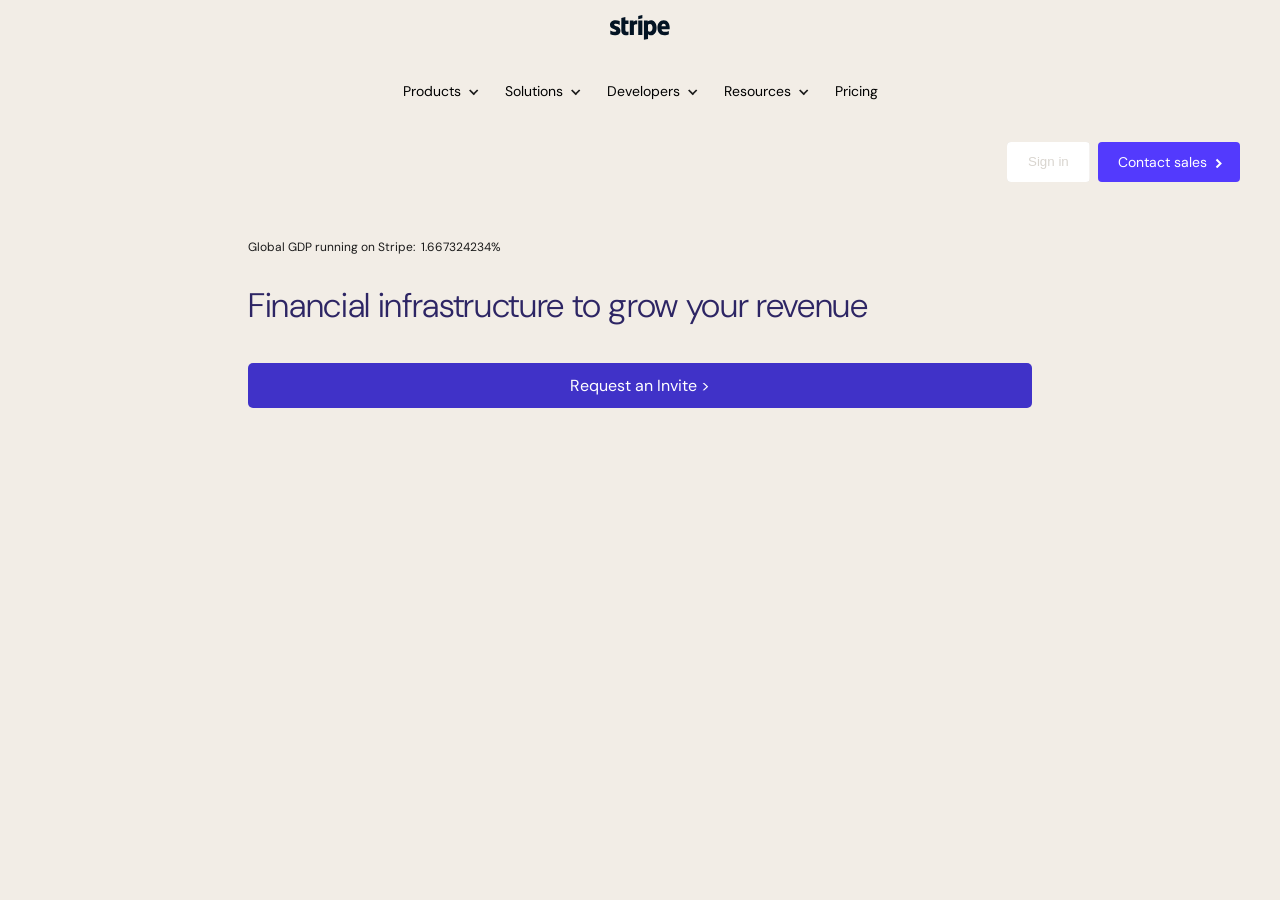
==== commit e327c0fa: "Merge pull request #1 from benison-vonnue/feat/navbar Feat/navbar" ====
--- a/index.html
+++ b/index.html
@@ -3,201 +3,383 @@
   <head>
     <meta charset="UTF-8" />
     <meta name="viewport" content="width=device-width, initial-scale=1.0" />
-    <title>Task Manager</title>
+    <title>Stripe | Financial Infrasturcture to Grow Your Revenue</title>
     <link rel="stylesheet" href="css/main.css" />
+    <link
+      rel="shortcut icon"
+      href="https://assets.stripeassets.com/fzn2n1nzq965/nu0iR4KqmkdJ52fgRts09/c3a10df318e7ffb1f516073daadea625/favicon.ico"
+      type="image/x-icon"
+    />
   </head>
-  <body>
+  <body class="homepage-body">
+    <header>
+      <a>
+        <svg
+          xmlns="http://www.w3.org/2000/svg"
+          width="60"
+          height="25"
+          fill="#031323"
+          viewBox="0 0 60 25"
+          aria-label="Stripe logo"
+        >
+          <path
+            fill="var(--hds-color-text-solid)"
+            fill-rule="evenodd"
+            d="M59.6444 14.2813h-8.062c.1843 1.9296 1.5983 2.5476 3.2032 2.5476 1.6352 0 2.9534-.3656 4.0453-.9506v3.3179c-1.1186.7115-2.5964 1.1068-4.5645 1.1068-4.011 0-6.8218-2.5122-6.8218-7.4783 0-4.19441 2.3837-7.52509 6.3017-7.52509 3.912 0 5.9537 3.28038 5.9537 7.49819 0 .3982-.0372 1.261-.0556 1.4835Zm-5.9241-5.62407c-1.0294 0-2.1739.72812-2.1739 2.58387h4.2573c0-1.85362-1.0721-2.58387-2.0834-2.58387ZM40.9547 20.303c-1.4411 0-2.322-.6087-2.9133-1.0417l-.0088 4.6271-4.1181.8755-.0014-19.19053h3.7543l.0864 1.01784c.6035-.52914 1.6114-1.29157 3.2256-1.29162 2.8925 0 5.6162 2.6052 5.6162 7.39971 0 5.2327-2.6948 7.6037-5.6409 7.6037Zm-.959-11.35573c-.9453 0-1.5376.34559-1.9669.81586l.0245 6.11967c.3997.433.9763.7813 1.9424.7813 1.5231 0 2.5437-1.6575 2.5437-3.8745 0-2.1544-1.037-3.84233-2.5437-3.84233Zm-11.7602-3.3739h4.1341V20.0088h-4.1341V5.57337Zm0-4.694699L32.3696 0v3.35821l-4.1341.87868V.878671ZM23.9198 10.2223v9.7861h-4.1156V5.57296h3.6867l.1317 1.21751c1.0035-1.7722 3.0722-1.41321 3.6209-1.21594v3.78524c-.5242-.16908-2.2894-.42779-3.3237.86253Zm-8.5525 4.7221c0 2.4275 2.5988 1.6719 3.1263 1.4609v3.3522c-.5492.3013-1.5437.5458-2.8901.5458-2.4441 0-4.2773-1.7999-4.2773-4.2379l.0173-13.17658 4.0206-.85464.0032 3.5395h3.1278V9.0857h-3.1278v5.8588-.0001Zm-4.9069.7026c0 2.9645-2.31051 4.6562-5.73464 4.6562-1.41958 0-2.92289-.2761-4.453935-.9347v-3.9319c1.382085.7516 3.093705 1.315 4.457755 1.315.91864 0 1.53106-.2459 1.53106-1.0069C6.26064 13.7786 0 14.5192 0 9.95995 0 7.04457 2.27622 5.2998 5.61655 5.2998c1.36404 0 2.72806.20934 4.09208.75351V9.9317c-1.25265-.67618-2.84332-1.05979-4.09588-1.05979-.86296 0-1.44753.24965-1.44753.8924.0001 1.85329 6.29518.97249 6.29518 5.88279v-.0001Z"
+            clip-rule="evenodd"
+          ></path>
+        </svg>
+      </a>
+      <ul class="nav-links">
+        <li>
+          <button>Products</button
+          ><svg
+            class=""
+            width="16"
+            height="16"
+            viewBox="0 0 16 16"
+            fill="none"
+            xmlns="http://www.w3.org/2000/svg"
+            aria-hidden="true"
+          >
+            <path
+              class="navigation__chevron-down-icon__left"
+              d="M4.67065 6L9.3 10.6"
+              stroke="currentColor"
+              stroke-width="1.75"
+            ></path>
+            <path
+              class="navigation__chevron-down-icon__right"
+              d="M12.6707 6L8.67065 10"
+              stroke="currentColor"
+              stroke-width="1.75"
+            ></path>
+          </svg>
+        </li>
+        <li>
+          <button>Solutions</button
+          ><svg
+            class=""
+            width="16"
+            height="16"
+            viewBox="0 0 16 16"
+            fill="none"
+            xmlns="http://www.w3.org/2000/svg"
+            aria-hidden="true"
+          >
+            <path
+              class="navigation__chevron-down-icon__left"
+              d="M4.67065 6L9.3 10.6"
+              stroke="currentColor"
+              stroke-width="1.75"
+            ></path>
+            <path
+              class="navigation__chevron-down-icon__right"
+              d="M12.6707 6L8.67065 10"
+              stroke="currentColor"
+              stroke-width="1.75"
+            ></path>
+          </svg>
+        </li>
+        <li>
+          <button>Developers</button
+          ><svg
+            class=""
+            width="16"
+            height="16"
+            viewBox="0 0 16 16"
+            fill="none"
+            xmlns="http://www.w3.org/2000/svg"
+            aria-hidden="true"
+          >
+            <path
+              class="navigation__chevron-down-icon__left"
+              d="M4.67065 6L9.3 10.6"
+              stroke="currentColor"
+              stroke-width="1.75"
+            ></path>
+            <path
+              class="navigation__chevron-down-icon__right"
+              d="M12.6707 6L8.67065 10"
+              stroke="currentColor"
+              stroke-width="1.75"
+            ></path>
+          </svg>
+        </li>
+        <li>
+          <button>Resources</button
+          ><svg
+            class=""
+            width="16"
+            height="16"
+            viewBox="0 0 16 16"
+            fill="none"
+            xmlns="http://www.w3.org/2000/svg"
+            aria-hidden="true"
+          >
+            <path
+              class="navigation__chevron-down-icon__left"
+              d="M4.67065 6L9.3 10.6"
+              stroke="currentColor"
+              stroke-width="1.75"
+            ></path>
+            <path
+              class="navigation__chevron-down-icon__right"
+              d="M12.6707 6L8.67065 10"
+              stroke="currentColor"
+              stroke-width="1.75"
+            ></path>
+          </svg>
+        </li>
+        <li>
+          <button>Pricing</button>
+        </li>
+      </ul>
+      <nav>
+        <button class="hamburger-btn">
+          <svg
+            width="40"
+            height="40"
+            viewBox="0 0 100 100"
+            xmlns="http://www.w3.org/2000/svg"
+          >
+            <rect
+              class="navigation-hamburger__background"
+              x="0"
+              y="0"
+              width="100"
+              height="100"
+              style="fill: #fff"
+            ></rect>
+            <rect
+              class="navigation-hamburger__line line-1"
+              width="40"
+              height="5"
+              x="30"
+              y="38"
+              fill="#3700ff"
+            ></rect>
+            <rect
+              class="navigation-hamburger__line line-2"
+              width="40"
+              height="5"
+              x="30"
+              y="48"
+              fill="#3700ff"
+            ></rect>
+            <rect
+              class="navigation-hamburger__line line-3"
+              width="40"
+              height="5"
+              x="30"
+              y="48"
+              fill="#3700ff"
+            ></rect>
+            <rect
+              class="navigation-hamburger__line line-4"
+              width="40"
+              height="5"
+              x="30"
+              y="58"
+              fill="#3700ff"
+            ></rect>
+          </svg>
+        </button>
+        <button class="sign-in-btn">
+          <svg class="navigation-item__sign-in__mask">
+            <defs>
+              <mask id="cutoutMask">
+                <rect
+                  x="0"
+                  y="0"
+                  width="100%"
+                  height="100%"
+                  fill="white"
+                ></rect>
+                <text
+                  x="50%"
+                  y="50%"
+                  dy="-0.5"
+                  dominant-baseline="central"
+                  text-anchor="middle"
+                  font-size="1em"
+                  fill="black"
+                >
+                  Sign in
+                </text>
+              </mask>
+            </defs>
+            <rect
+              x="0"
+              y="0"
+              width="100%"
+              height="100%"
+              fill="var(--hds-color-text-solid)"
+              opacity="0.10"
+            ></rect>
+            <rect
+              x="0"
+              y="0"
+              width="100%"
+              height="100%"
+              fill="#fff"
+              mask="url(#cutoutMask)"
+            ></rect>
+          </svg>
+          <span>Sign in</span>
+        </button>
+        <div class="contact-btn">
+          <a href="">Contact sales</a>
+
+          <svg
+            class="hds-icon hds-icon-hover-arrow"
+            width="10"
+            height="10"
+            fill="none"
+            stroke="white"
+            stroke-width="2"
+          >
+            <!-- <path d="M0.5 5.5h7"></path> -->
+            <path d="M1.5 1.5l4 4-4 4"></path>
+          </svg>
+        </div>
+      </nav>
+    </header>
     <main>
-      <header>
-        <div class="extra-div"></div>
-        <h1 class="font-playfair">Task Manager</h1>
-        <p>Organize your work efficiently</p>
-      </header>
-      <section class="card-container">
-        <div class="card total">
-          <p>0</p>
-          <span>TOTAL</span>
+      <section class="hero">
+        <div class="hero-content">
+          <p>Global GDP running on Stripe:&nbsp;&nbsp;1.667324234%</p>
+          <h1>Financial infrastructure to grow your revenue</h1>
+          <a href="">Request an Invite ></a>
         </div>
-        <div class="card completedCard">
-          <p>0</p>
-          <span>COMPLETED</span>
-        </div>
-        <div class="card pending">
-          <p>0</p>
-          <span>PENDING</span>
-        </div>
+        <div class="background"></div>
+        <div class="marque"></div>
       </section>
-      <section class="add-btn">
-        <button id="openModal">
-          <span>
-            <svg
-              width="20"
-              height="20"
-              viewBox="0 0 20 20"
-              fill="none"
-              xmlns="http://www.w3.org/2000/svg"
-            >
-              <path
-                d="M4.16602 9.99999H15.834M10 4.16599V15.834"
-                stroke="white"
-                stroke-width="2"
-                stroke-linecap="round"
-              />
-            </svg>
-          </span>
-          <p>Add Task</p>
-        </button>
-      </section>
-      <section class="task-container">
-        <div class="header">
-          <h2>Your Tasks</h2>
-          <p id="totalTask"><span>0</span>&nbsp;tasks</p>
-        </div>
-        <div class="task-inner-container" id="taskContainer"></div>
-      </section>
+      <!-- <section class="section2"> -->
+      <!--   <div class="section2-header"> -->
+      <!--     <h2> -->
+      <!--       Flexible solutions for every business model. -->
+      <!--       <span -->
+      <!--         >Grow your business with the most comprehensive set of payments -->
+      <!--         and financial tools -->
+      <!--       </span> -->
+      <!--     </h2> -->
+      <!--   </div> -->
+      <!--   <div class="card-container"> -->
+      <!--     <div class="card"> -->
+      <!--       <div class="card-header"> -->
+      <!--         <h3> -->
+      <!--           Accept and optimise payments globally - online and in person -->
+      <!--         </h3> -->
+      <!--         <button> -->
+      <!--           <svg -->
+      <!--             xmlns="http://www.w3.org/2000/svg" -->
+      <!--             width="16" -->
+      <!--             height="16" -->
+      <!--             fill="currentColor" -->
+      <!--             class="bi bi-arrows-angle-expand" -->
+      <!--             viewBox="0 0 16 16" -->
+      <!--           > -->
+      <!--             <path -->
+      <!--               fill-rule="evenodd" -->
+      <!--               d="M5.828 10.172a.5.5 0 0 0-.707 0l-4.096 4.096V11.5a.5.5 0 0 0-1 0v3.975a.5.5 0 0 0 .5.5H4.5a.5.5 0 0 0 0-1H1.732l4.096-4.096a.5.5 0 0 0 0-.707m4.344-4.344a.5.5 0 0 0 .707 0l4.096-4.096V4.5a.5.5 0 1 0 1 0V.525a.5.5 0 0 0-.5-.5H11.5a.5.5 0 0 0 0 1h2.768l-4.096 4.096a.5.5 0 0 0 0 .707" -->
+      <!--             /> -->
+      <!--           </svg> -->
+      <!--         </button> -->
+      <!--       </div> -->
+      <!--     </div> -->
+      <!--     <div class="card"> -->
+      <!--       <div class="card-header"> -->
+      <!--         <h3>Enable any billing model</h3> -->
+      <!--         <button> -->
+      <!--           <svg -->
+      <!--             xmlns="http://www.w3.org/2000/svg" -->
+      <!--             width="16" -->
+      <!--             height="16" -->
+      <!--             fill="currentColor" -->
+      <!--             class="bi bi-arrows-angle-expand" -->
+      <!--             viewBox="0 0 16 16" -->
+      <!--           > -->
+      <!--             <path -->
+      <!--               fill-rule="evenodd" -->
+      <!--               d="M5.828 10.172a.5.5 0 0 0-.707 0l-4.096 4.096V11.5a.5.5 0 0 0-1 0v3.975a.5.5 0 0 0 .5.5H4.5a.5.5 0 0 0 0-1H1.732l4.096-4.096a.5.5 0 0 0 0-.707m4.344-4.344a.5.5 0 0 0 .707 0l4.096-4.096V4.5a.5.5 0 1 0 1 0V.525a.5.5 0 0 0-.5-.5H11.5a.5.5 0 0 0 0 1h2.768l-4.096 4.096a.5.5 0 0 0 0 .707" -->
+      <!--             /> -->
+      <!--           </svg> -->
+      <!--         </button> -->
+      <!--       </div> -->
+      <!--     </div> -->
+      <!--     <div class="card"> -->
+      <!--       <div class="card-header"> -->
+      <!--         <h3>Monetize through agentic commerce</h3> -->
+      <!--         <button> -->
+      <!--           <svg -->
+      <!--             xmlns="http://www.w3.org/2000/svg" -->
+      <!--             width="16" -->
+      <!--             height="16" -->
+      <!--             fill="currentColor" -->
+      <!--             class="bi bi-arrows-angle-expand" -->
+      <!--             viewBox="0 0 16 16" -->
+      <!--           > -->
+      <!--             <path -->
+      <!--               fill-rule="evenodd" -->
+      <!--               d="M5.828 10.172a.5.5 0 0 0-.707 0l-4.096 4.096V11.5a.5.5 0 0 0-1 0v3.975a.5.5 0 0 0 .5.5H4.5a.5.5 0 0 0 0-1H1.732l4.096-4.096a.5.5 0 0 0 0-.707m4.344-4.344a.5.5 0 0 0 .707 0l4.096-4.096V4.5a.5.5 0 1 0 1 0V.525a.5.5 0 0 0-.5-.5H11.5a.5.5 0 0 0 0 1h2.768l-4.096 4.096a.5.5 0 0 0 0 .707" -->
+      <!--             /> -->
+      <!--           </svg> -->
+      <!--         </button> -->
+      <!--       </div> -->
+      <!--     </div> -->
+      <!--     <div class="card"> -->
+      <!--       <div class="card-header"> -->
+      <!--         <h3>Embeded payments in your platform</h3> -->
+      <!--         <button> -->
+      <!--           <svg -->
+      <!--             xmlns="http://www.w3.org/2000/svg" -->
+      <!--             width="16" -->
+      <!--             height="16" -->
+      <!--             fill="currentColor" -->
+      <!--             class="bi bi-arrows-angle-expand" -->
+      <!--             viewBox="0 0 16 16" -->
+      <!--           > -->
+      <!--             <path -->
+      <!--               fill-rule="evenodd" -->
+      <!--               d="M5.828 10.172a.5.5 0 0 0-.707 0l-4.096 4.096V11.5a.5.5 0 0 0-1 0v3.975a.5.5 0 0 0 .5.5H4.5a.5.5 0 0 0 0-1H1.732l4.096-4.096a.5.5 0 0 0 0-.707m4.344-4.344a.5.5 0 0 0 .707 0l4.096-4.096V4.5a.5.5 0 1 0 1 0V.525a.5.5 0 0 0-.5-.5H11.5a.5.5 0 0 0 0 1h2.768l-4.096 4.096a.5.5 0 0 0 0 .707" -->
+      <!--             /> -->
+      <!--           </svg> -->
+      <!--         </button> -->
+      <!--       </div> -->
+      <!--     </div> -->
+      <!--   </div> -->
+      <!--   <div class="special-card"> -->
+      <!--     <h4>stripe <span>sessions</span></h4> -->
+      <!--     <h3>Building the economic infrasturcture for AI</h3> -->
+      <!--     <a href="">Watch Now <span>></span></a> -->
+      <!--   </div> -->
+      <!-- </section> -->
+      <!-- <section class="section3"> -->
+      <!--   <h3>The backbone of global commerce</h3> -->
+      <!--   <div class="stats"> -->
+      <!--     <div> -->
+      <!--       <div> -->
+      <!--         <h5>135+</h5> -->
+      <!--         <p>currencies and payment methods supported</p> -->
+      <!--       </div> -->
+      <!--       <div> -->
+      <!--         <h5>US$1.9tn</h5> -->
+      <!--         <p>in payments volume processed in 2025</p> -->
+      <!--       </div> -->
+      <!--     </div> -->
+      <!--     <div> -->
+      <!--       <div> -->
+      <!--         <h5>99.999%</h5> -->
+      <!--         <p>historical uptime for Stripe services</p> -->
+      <!--       </div> -->
+      <!--       <div> -->
+      <!--         <h5>200m+</h5> -->
+      <!--         <p>active subscriptions managed on Stripe Billing</p> -->
+      <!--       </div> -->
+      <!--     </div> -->
+      <!--   </div> -->
+      <!-- </section> -->
     </main>
-    <section class="modal-container none" id="modal">
-      <div class="modal">
-        <div class="modal-header">
-          <h3>New Task</h3>
-          <button id="exitModal">
-            <svg
-              width="32"
-              height="32"
-              viewBox="0 0 32 32"
-              fill="none"
-              xmlns="http://www.w3.org/2000/svg"
-            >
-              <rect width="32" height="32" rx="8" fill="#EBE6DE" />
-              <path
-                d="M20 12L12 20M12 12L20 20"
-                stroke="#1A1A1A"
-                stroke-width="2"
-                stroke-linecap="round"
-              />
-            </svg>
-          </button>
-        </div>
-        <div class="remark">All fields are required</div>
-        <form id="taskForm">
-          <div class="form-input">
-            <label for="name">Task Name</label>
-            <input id="name" name="name" type="text" />
-          </div>
-          <div class="form-input">
-            <label for="priority"> Priority </label>
-            <select name="priority" id="priority">
-              <option value="low">Low</option>
-              <option value="medium">Medium</option>
-              <option value="high">High</option>
-            </select>
-          </div>
-          <div class="form-input">
-            <label for="assignee"> Assignee </label>
-            <textarea id="assignee" name="assignee" type="text"></textarea>
-          </div>
-          <div class="form-input">
-            <label for="date"> Due Date </label>
-            <input id="data" name="date" type="date" />
-          </div>
-        </form>
-        <div class="add-btn">
-          <button type="submit" form="taskForm">
-            <span>
-              <svg
-                width="20"
-                height="20"
-                viewBox="0 0 20 20"
-                fill="none"
-                xmlns="http://www.w3.org/2000/svg"
-              >
-                <path
-                  d="M4.16602 9.99999H15.834M10 4.16599V15.834"
-                  stroke="white"
-                  stroke-width="2"
-                  stroke-linecap="round"
-                />
-              </svg>
-            </span>
-            <p>Add Task</p>
-          </button>
-        </div>
-      </div>
-    </section>
-    <div class="task-card none" id="taskCard">
-      <div class="task-card-header">
-        <h3>Create Login Page</h3>
-        <div class="priority high">
-          <svg
-            width="6"
-            height="6"
-            viewBox="0 0 6 6"
-            fill="none"
-            xmlns="http://www.w3.org/2000/svg"
-          >
-            <circle cx="3" cy="3" r="3" fill="currentColor" />
-          </svg>
-        </div>
-      </div>
-      <div class="task-card-content">
-        <p><span>ASSIGNED</span><span class="name">Rahul</span></p>
-        <p><span>DUE</span><span class="date">25-Aug-2026</span></p>
-        <p><span>STATUS</span><span class="status"></span></p>
-      </div>
-      <div class="task-card-action-container">
-        <button class="complete">
-          <svg
-            width="12"
-            height="12"
-            viewBox="0 0 12 12"
-            fill="none"
-            xmlns="http://www.w3.org/2000/svg"
-          >
-            <path
-              d="M5.99951 1.49957C8.48479 1.49957 10.4995 3.51429 10.4995 5.99957C10.4995 8.48485 8.48479 10.4996 5.99951 10.4996C3.51423 10.4996 1.49951 8.48485 1.49951 5.99957C1.49951 3.51429 3.51423 1.49957 5.99951 1.49957Z"
-              stroke="#1A1A1A"
-              stroke-linecap="round"
-            />
-            <path
-              d="M4.5 6.00043L5.5 7.00043L7.5 5.00043"
-              stroke="#1A1A1A"
-              stroke-linecap="round"
-            />
-          </svg>
-        </button>
-        <button class="delete">
-          <svg
-            width="28"
-            height="28"
-            viewBox="0 0 28 28"
-            fill="none"
-            xmlns="http://www.w3.org/2000/svg"
-          >
-            <path d="M9.5 11H18.5" stroke="#7A7060" stroke-linecap="round" />
-            <path
-              d="M17.4995 11V18C17.4995 18.5 16.9995 19 16.4995 19H11.4995C10.9995 19 10.4995 18.5 10.4995 18V11"
-              stroke="#7A7060"
-              stroke-linecap="round"
-            />
-            <path
-              d="M11.9995 10.9996V9.99957C11.9995 9.49957 12.4995 8.99957 12.9995 8.99957H14.9995C15.4995 8.99957 15.9995 9.49957 15.9995 9.99957V10.9996"
-              stroke="#7A7060"
-              stroke-linecap="round"
-            />
-            <path
-              d="M13.0005 13.4996V16.4996"
-              stroke="#7A7060"
-              stroke-linecap="round"
-            />
-            <path
-              d="M14.9995 13.4996V16.4996"
-              stroke="#7A7060"
-              stroke-linecap="round"
-            />
-          </svg>
-        </button>
-      </div>
-    </div>
-    <script type="module" src="js/main.js"></script>
   </body>
 </html>
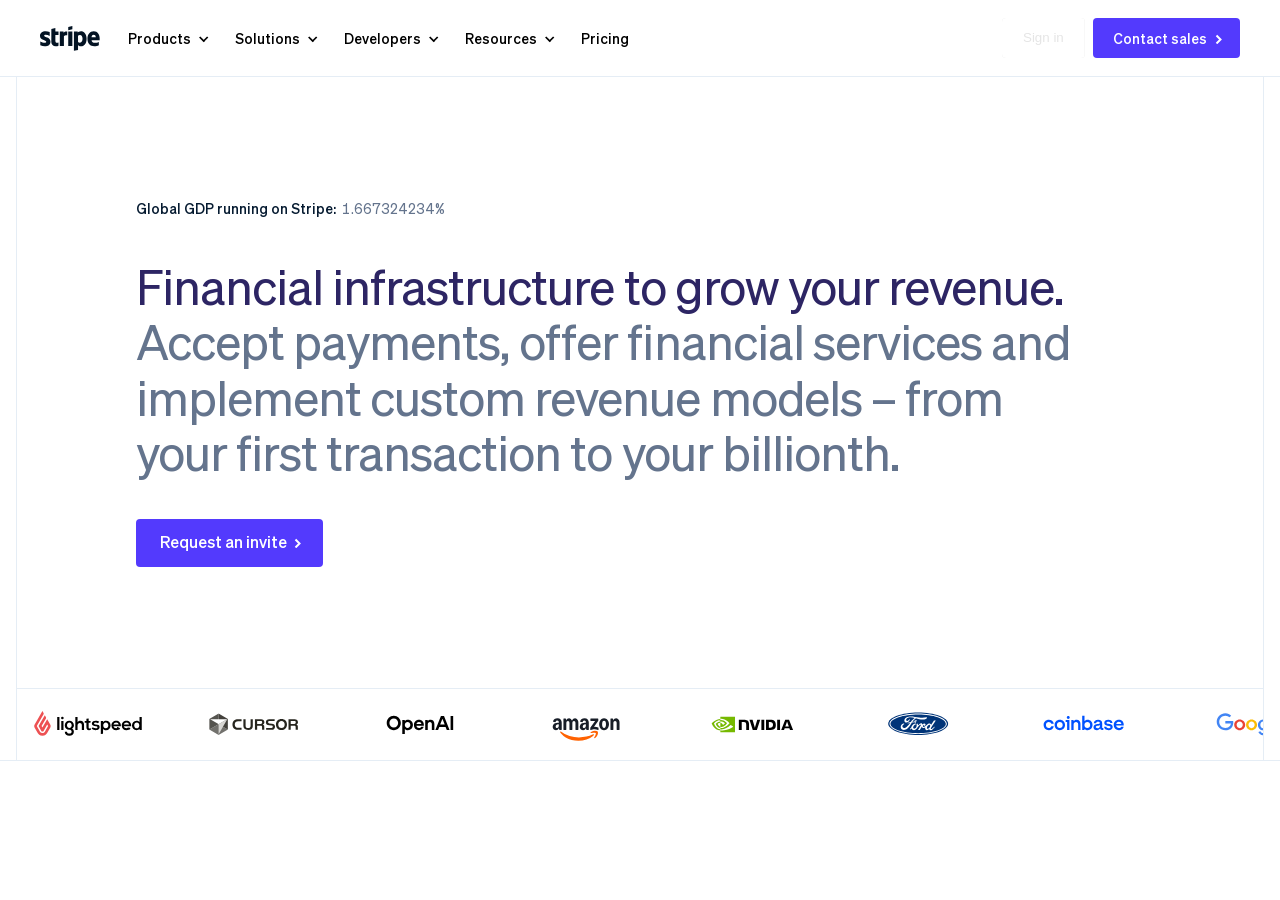
==== commit db75b9fc: "Merge pull request #2 from benison-vonnue/feat/hero Feat/hero" ====
--- a/index.html
+++ b/index.html
@@ -3,7 +3,7 @@
   <head>
     <meta charset="UTF-8" />
     <meta name="viewport" content="width=device-width, initial-scale=1.0" />
-    <title>Stripe | Financial Infrasturcture to Grow Your Revenue</title>
+    <title>Stripe | Financial Infrastructure to Grow Your Revenue</title>
     <link rel="stylesheet" href="css/main.css" />
     <link
       rel="shortcut icon"
@@ -247,13 +247,721 @@
     </header>
     <main>
       <section class="hero">
-        <div class="hero-content">
-          <p>Global GDP running on Stripe:&nbsp;&nbsp;1.667324234%</p>
-          <h1>Financial infrastructure to grow your revenue</h1>
-          <a href="">Request an Invite ></a>
+        <div class="hero-border">
+          <div class="hero-content">
+            <p>
+              Global GDP running on Stripe:&nbsp;<span>&nbsp;1.667324234%</span>
+            </p>
+            <h1>
+              <em> Financial infrastructure to grow your revenue. </em>
+              <span
+                >Accept payments, offer financial services and implement custom
+                revenue models – from your first transaction to your
+                billionth.</span
+              >
+            </h1>
+            <a href="">
+              <span>Request an invite</span>
+              <svg
+                width="10"
+                height="10"
+                fill="none"
+                stroke="white"
+                stroke-width="2"
+              >
+                <!-- <path d="M0.5 5.5h7"></path> -->
+                <path d="M1.5 1.5l4 4-4 4"></path>
+              </svg>
+            </a>
+          </div>
         </div>
-        <div class="background"></div>
-        <div class="marque"></div>
+        <div class="background">
+          <picture class="background-img"
+            ><source
+              srcset="
+                https://images.stripeassets.com/fzn2n1nzq965/115d4Vd5LVAsqFGDR1ClAv/0ceb2c44a7a7182cd624262420af7544/wave-fallback-desktop.png?w=1392&amp;fm=webp&amp;q=60 1x,
+                https://images.stripeassets.com/fzn2n1nzq965/115d4Vd5LVAsqFGDR1ClAv/0ceb2c44a7a7182cd624262420af7544/wave-fallback-desktop.png?w=2784&amp;fm=webp&amp;q=60 2x
+              "
+              media="(min-width: 1264px)" />
+            <source
+              srcset="
+                https://images.stripeassets.com/fzn2n1nzq965/6JwIhTZqzfx9sA3R24luWz/388861787e6deb982268742148813182/wave-fallback-tablet.png?w=1248&amp;fm=webp&amp;q=60 1x,
+                https://images.stripeassets.com/fzn2n1nzq965/6JwIhTZqzfx9sA3R24luWz/388861787e6deb982268742148813182/wave-fallback-tablet.png?w=2496&amp;fm=webp&amp;q=60 2x
+              "
+              media="(min-width: 640px) and (max-width: 1263px)" />
+            <source
+              srcset="
+                https://images.stripeassets.com/fzn2n1nzq965/18ArQFiazlljjIKGV0OnTb/2e15cabc1c905bb65e7de2678d3b60a9/wave-fallback-mobile.png?w=624&amp;fm=webp&amp;q=60  1x,
+                https://images.stripeassets.com/fzn2n1nzq965/18ArQFiazlljjIKGV0OnTb/2e15cabc1c905bb65e7de2678d3b60a9/wave-fallback-mobile.png?w=1248&amp;fm=webp&amp;q=60 2x
+              "
+              media="(max-width: 639px)" />
+            <img
+              src="https://images.stripeassets.com/fzn2n1nzq965/115d4Vd5LVAsqFGDR1ClAv/0ceb2c44a7a7182cd624262420af7544/wave-fallback-desktop.png"
+              alt=""
+              aria-hidden="true"
+          /></picture>
+        </div>
+        <span class="border-top"></span>
+        <span class="border-bottom"></span>
+        <div class="marque">
+          <ul class="marquee__content">
+            <li>
+              <svg
+                xmlns="http://www.w3.org/2000/svg"
+                width="142"
+                height="34"
+                fill="none"
+                viewBox="0 0 200 48"
+                role="img"
+                aria-label="Lightspeed"
+              >
+                <g transform="translate(-0.00, -0.70)">
+                  <path
+                    fill="var(--customerLogoColor, #ed5153)"
+                    d="m35.667 5 1.603 2.79c.321.578.321 1.283 0 1.86l-9.558 16.583 4.523 7.826a3.99 3.99 0 0 0 3.432 1.988c1.411 0 2.726-.77 3.432-1.988l4.522-7.826-1.187-2.117L37.303 33c-.321.578-.963.93-1.604.93a1.82 1.82 0 0 1-1.604-.93l-3.945-6.767 8.885-15.396 1.603 2.79c.321.578.321 1.284 0 1.861l-6.19 10.745 1.219 2.117 6.735-11.675 4.426 7.665a3.86 3.86 0 0 1 0 3.817l-4.49 7.794c-.673 1.187-2.822 3.849-6.671 3.849s-5.966-2.662-6.672-3.849l-4.49-7.794a3.86 3.86 0 0 1 0-3.817z"
+                  ></path>
+                  <path
+                    fill="var(--customerLogoColor, #000)"
+                    d="M73.642 18.599c3.56 0 6.48 2.502 6.48 6.447 0 1.603-.61 3.816-2.695 4.779 2.117 1.058 2.63 2.598 2.63 4.233 0 3.529-2.694 5.71-6.383 5.71-3.72 0-6.479-2.278-6.479-5.71h3.144c0 1.668 1.507 2.759 3.335 2.759s3.24-.995 3.24-2.759-1.668-2.565-3.24-2.565c-3.977 0-6.479-2.438-6.479-6.415s2.887-6.48 6.447-6.48m51.735 0c3.913 0 6.511 2.918 6.511 6.671 0 3.689-2.373 6.736-6.447 6.736-1.347 0-3.303-.45-4.201-1.829v6.736l-3.144.353V18.888h3.047l.097 1.731c.994-1.41 2.694-2.02 4.137-2.02m-14.529 0c2.02 0 3.528.385 5.003 1.668l-1.764 2.052c-.898-.834-1.956-1.122-3.175-1.122-1.508 0-2.342.449-2.342 1.25 0 1.123 1.316 1.316 2.182 1.38 1.475.096 2.982.192 4.265.994 1.059.642 1.444 1.828 1.379 3.015 0 2.117-1.667 3.528-3.624 3.977-2.598.578-5.452.032-7.505-1.668 0 0-.096-.096-.193-.16l1.604-2.02c.738.48 1.411.865 2.245 1.09a8.8 8.8 0 0 0 2.406.224c.738-.032 1.796-.288 1.956-1.154.257-1.251-1.218-1.476-2.117-1.572-1.315-.16-2.854-.256-4.041-.994a3.49 3.49 0 0 1-1.7-2.983c0-2.95 3.079-3.977 5.421-3.977m-9.911-3.207v3.496h2.79l-.288 2.726h-2.534V27.9c0 .578.096.962.289 1.219s.513.385.898.385c.417 0 .866-.128 1.283-.417l1.09 2.02a5 5 0 0 1-1.443.674 5.5 5.5 0 0 1-1.604.225c-1.187 0-2.117-.353-2.726-1.027-.61-.673-.93-1.668-.93-2.983v-6.35h-2.406V18.92h2.406v-3.176zm74.956-2.085v18.378h-3.047l-.096-1.7c-.994 1.411-2.694 2.02-4.137 2.02-3.913 0-6.511-2.918-6.511-6.639s2.341-6.735 6.414-6.735c1.347 0 3.336.417 4.234 1.796v-7.12zm-36.179 5.292c3.849 0 7.056 2.63 6.736 7.826h-10.456c.352 1.507 1.732 2.822 3.977 2.822 1.154 0 2.694-.577 3.432-1.315l2.02 1.989c-1.347 1.379-3.56 2.053-5.484 2.053-3.978 0-6.864-2.63-6.864-6.704 0-3.849 2.983-6.671 6.639-6.671m14.562 0c3.848 0 7.056 2.63 6.735 7.826h-10.456c.353 1.507 1.732 2.822 3.977 2.822 1.155 0 2.694-.577 3.432-1.315l2.021 1.989c-1.347 1.379-3.561 2.053-5.485 2.053-3.977 0-6.864-2.63-6.864-6.704 0-3.849 2.983-6.671 6.64-6.671m-94.618-5.292v18.378h-3.111V13.307zM65.4 18.92v12.765h-3.143V18.92zm19.854-5.645v7.216c1.154-1.443 2.534-1.892 3.977-1.892 3.624 0 5.228 2.437 5.196 6.19v6.864h-3.143v-6.64c0-2.309-1.22-3.303-2.887-3.303-1.86 0-3.143 1.572-3.143 3.464v6.479H82.11V13.275zm83.584 8.05c-2.149 0-3.592 1.957-3.592 3.945 0 1.957 1.315 4.106 3.592 4.106 2.245 0 3.592-2.117 3.592-4.106s-1.443-3.945-3.592-3.945m-43.716-.096c-2.246 0-3.593 2.117-3.593 4.105s1.444 3.945 3.593 3.945 3.624-1.956 3.592-3.945c0-1.956-1.315-4.105-3.592-4.105m-51.447 0c-1.828 0-3.335 1.636-3.335 3.849 0 2.245 1.507 3.817 3.335 3.817 1.796 0 3.304-1.604 3.304-3.817 0-2.181-1.475-3.85-3.304-3.85m66.04-.032c-1.7 0-3.271 1.155-3.72 2.822h7.409c-.353-1.507-1.861-2.822-3.689-2.822m14.594 0c-1.7 0-3.272 1.155-3.721 2.822h7.409c-.353-1.507-1.86-2.822-3.688-2.822m-90.48-8.179a1.828 1.828 0 1 1 0 3.656 1.828 1.828 0 0 1 0-3.656"
+                  ></path>
+                </g>
+              </svg>
+            </li>
+            <li>
+              <svg
+                xmlns="http://www.w3.org/2000/svg"
+                width="142"
+                height="34"
+                fill="none"
+                viewBox="0 0 200 48"
+                role="img"
+                aria-label="Cursor"
+              >
+                <g>
+                  <path
+                    fill="var(--customerLogoColor, #72716d)"
+                    d="m50.04 22.9 12.916 7.457a.9.9 0 0 1-.337.337l-12.072 6.97c-.314.181-.7.181-1.014 0l-12.073-6.97a.9.9 0 0 1-.337-.337z"
+                  ></path>
+                  <path
+                    fill="var(--customerLogoColor, #55544f)"
+                    d="M50.04 8v14.9l-12.916 7.457a.9.9 0 0 1-.124-.46V15.903a.92.92 0 0 1 .46-.797l12.072-6.97c.158-.09.333-.136.508-.136"
+                  ></path>
+                  <path
+                    fill="var(--customerLogoColor, #43413c)"
+                    d="M62.956 15.443a.9.9 0 0 0-.337-.337l-12.073-6.97A1 1 0 0 0 50.04 8v14.9l12.916 7.457a.9.9 0 0 0 .124-.46V15.903a.9.9 0 0 0-.124-.46"
+                  ></path>
+                  <path
+                    fill="var(--customerLogoColorAlt, #d6d5d2)"
+                    d="M62.052 15.965a.43.43 0 0 1 0 .432L50.328 36.704c-.08.137-.289.08-.289-.077V23.245a.6.6 0 0 0-.08-.3z"
+                  ></path>
+                  <path
+                    fill="var(--customerLogoColorAlt, #fff)"
+                    d="M62.052 15.965 49.96 22.946a.6.6 0 0 0-.219-.219l-11.588-6.69c-.137-.08-.08-.289.077-.289h23.449c.166 0 .302.09.374.217"
+                  ></path>
+                  <path
+                    fill="var(--customerLogoColor, #26251e)"
+                    d="M77.367 15.75h5.065v2.79h-4.893c-2.64 0-4.7 1.523-4.7 4.742s2.06 4.743 4.7 4.743h4.893v2.79h-5.28c-4.42 0-7.553-2.597-7.553-7.532s3.347-7.532 7.768-7.532zM85.007 15.75h3.133v9.206c0 2.296 1.052 3.369 3.52 3.369s3.52-1.073 3.52-3.37V15.75h3.133v9.85c0 3.347-2.125 5.472-6.653 5.472s-6.653-2.146-6.653-5.494zM114.686 20.02c0 1.674-.966 2.962-2.253 3.52v.043c1.352.193 2.038 1.159 2.06 2.468l.064 4.764h-3.133l-.064-4.249c-.022-.944-.58-1.524-1.696-1.524h-5.215v5.773h-3.133V15.749h8.649c2.833 0 4.721 1.438 4.721 4.271m-3.155.43c0-1.288-.686-1.997-1.974-1.997h-5.108v3.992h5.151c1.18 0 1.931-.708 1.931-1.996M126.531 26.415c0-1.073-.686-1.524-1.716-1.61l-3.477-.32c-3.004-.28-4.571-1.46-4.571-4.315 0-2.854 1.932-4.42 4.7-4.42h7.682v2.703h-7.468c-1.073 0-1.759.559-1.759 1.631s.708 1.588 1.781 1.674l3.541.301c2.682.236 4.442 1.46 4.442 4.335s-1.867 4.42-4.506 4.42h-8.026v-2.703h7.725c1.009 0 1.652-.687 1.652-1.696M138.85 15.492c4.721 0 7.704 3.026 7.704 7.768 0 4.743-3.112 7.812-7.833 7.812s-7.704-3.069-7.704-7.812c0-4.742 3.112-7.768 7.833-7.768m4.463 7.79c0-3.176-1.845-5.043-4.528-5.043s-4.528 1.867-4.528 5.043 1.845 5.043 4.528 5.043 4.528-1.867 4.528-5.043M162.09 20.02c0 1.674-.965 2.962-2.253 3.52v.043c1.352.193 2.039 1.159 2.06 2.468l.064 4.764h-3.133l-.064-4.249c-.021-.944-.579-1.524-1.695-1.524h-5.215v5.773h-3.133V15.749h8.648c2.833 0 4.721 1.438 4.721 4.271m-3.154.43c0-1.288-.687-1.997-1.974-1.997h-5.108v3.992h5.15c1.18 0 1.932-.708 1.932-1.996"
+                  ></path>
+                </g>
+              </svg>
+            </li>
+            <li>
+              <svg
+                xmlns="http://www.w3.org/2000/svg"
+                width="142"
+                height="34"
+                fill="none"
+                viewBox="0 0 200 48"
+                role="img"
+                aria-label="OpenAI"
+              >
+                <g transform="translate(0, -1.9)">
+                  <path
+                    fill="var(--customerLogoColor, #000)"
+                    d="M62.983 13C57.493 13 53 17.54 53 23.088s4.492 10.087 9.983 10.087c5.49 0 9.983-4.511 9.983-10.087C72.966 17.51 68.502 13 62.983 13m0 16.56c-3.41 0-6.156-2.83-6.156-6.472s2.745-6.473 6.156-6.473 6.156 2.83 6.156 6.473-2.745 6.473-6.156 6.473M83.06 18.605c-1.803 0-3.55.728-4.465 1.961v-1.681H74.99V38.5h3.605v-7.09c.915 1.15 2.607 1.766 4.465 1.766 3.882 0 6.933-3.083 6.933-7.286s-3.05-7.285-6.933-7.285m-.61 11.404c-2.052 0-3.883-1.625-3.883-4.119s1.83-4.119 3.883-4.119 3.882 1.625 3.882 4.12c0 2.493-1.83 4.119-3.882 4.119M98.479 18.605c-3.938 0-7.044 3.11-7.044 7.285s2.718 7.286 7.154 7.286c3.633 0 5.963-2.214 6.684-4.708h-3.522c-.444 1.037-1.692 1.766-3.19 1.766-1.857 0-3.271-1.317-3.604-3.195h10.482V25.61c0-3.81-2.634-7.005-6.96-7.005m-3.495 5.856c.389-1.765 1.83-2.914 3.578-2.914 1.858 0 3.272 1.233 3.439 2.914zM115.034 18.605c-1.608 0-3.3.728-4.076 1.933v-1.653h-3.605v14.01h3.605v-7.537c0-2.186 1.165-3.615 3.05-3.615 1.747 0 2.69 1.345 2.69 3.223v7.93h3.605v-8.519c0-3.474-2.108-5.772-5.269-5.772M129.536 13.28l-7.848 19.616h3.855l1.664-4.288h8.929l1.664 4.288h3.91l-7.792-19.615zm-1.081 12.078 3.217-8.21 3.188 8.21zM146.84 13.28h-3.66v19.616h3.66z"
+                  ></path>
+                </g>
+              </svg>
+            </li>
+            <li>
+              <svg
+                xmlns="http://www.w3.org/2000/svg"
+                width="142"
+                height="34"
+                fill="none"
+                viewBox="0 0 200 48"
+                role="img"
+                aria-label="Amazon"
+              >
+                <g transform="translate(0, 3.6)">
+                  <path
+                    fill="var(--customerLogoColor, #171d27)"
+                    d="M57.614 27.756q-1.37 0-2.413-.599a4.3 4.3 0 0 1-1.622-1.698q-.579-1.1-.579-2.53 0-1.716.85-3.01.868-1.294 2.451-1.989 1.602-.695 3.745-.695.984 0 1.602.136v-.406q0-1.467-.54-2.181-.54-.735-1.641-.734-1.776 0-2.278 1.873-.154.54-.637.463l-2.625-.463q-.29-.059-.406-.251-.096-.193-.019-.522.502-1.968 2.123-3.05 1.641-1.1 4.112-1.1 2.934 0 4.46 1.583 1.544 1.582 1.544 4.614v9.71a.5.5 0 0 1-.155.366.47.47 0 0 1-.347.135h-2.51q-.463 0-.579-.501l-.386-1.815h-.154q-.522 1.275-1.564 1.969-1.023.695-2.432.695m-.406-5.29q0 1.025.522 1.641.54.6 1.447.599 1.197 0 1.834-1.062.637-1.08.637-3.089v-1.023a6 6 0 0 0-1.023-.096q-1.583 0-2.51.83-.907.81-.907 2.2M68.134 11.85a.47.47 0 0 1 .135-.347.5.5 0 0 1 .367-.155h2.549a.47.47 0 0 1 .347.136.6.6 0 0 1 .193.366l.386 1.892h.154q.522-1.332 1.487-2.027.984-.714 2.316-.714 1.43 0 2.452.753 1.043.753 1.602 2.143h.155q.85-1.467 1.91-2.182A4.16 4.16 0 0 1 84.563 11q1.428 0 2.471.772 1.062.773 1.621 2.2.56 1.43.56 3.379v9.555a.5.5 0 0 1-.154.367.47.47 0 0 1-.348.135h-3.088a.54.54 0 0 1-.367-.135.54.54 0 0 1-.135-.367V17.66q0-1.41-.54-2.162-.541-.753-1.564-.753-1.12 0-1.718.888-.58.888-.58 2.567v8.706a.5.5 0 0 1-.154.367.47.47 0 0 1-.347.135H77.13a.54.54 0 0 1-.367-.135.54.54 0 0 1-.135-.367V17.66q0-1.41-.54-2.162-.54-.753-1.564-.753-1.12 0-1.718.888-.58.887-.58 2.567v8.706a.5.5 0 0 1-.153.367.47.47 0 0 1-.348.135h-3.089a.54.54 0 0 1-.366-.135.54.54 0 0 1-.136-.367zm23.088 11.08q0-1.717.85-3.01.867-1.294 2.451-1.989 1.602-.695 3.745-.695.984 0 1.602.135v-.405q0-1.467-.54-2.181-.54-.735-1.641-.734-1.776 0-2.278 1.873-.154.54-.637.463l-2.626-.463q-.29-.059-.405-.251-.095-.194-.02-.522.502-1.968 2.124-3.05Q95.488 11 97.96 11q2.934 0 4.459 1.583 1.545 1.583 1.544 4.614v9.71a.5.5 0 0 1-.154.366.47.47 0 0 1-.347.135h-2.51q-.464 0-.579-.501l-.386-1.815h-.154q-.522 1.275-1.564 1.969-1.023.695-2.432.695c-.94 0-1.718-.2-2.413-.599A4.3 4.3 0 0 1 91.8 25.46q-.58-1.1-.58-2.53m4.208-.462q0 1.023.521 1.64.54.6 1.448.599 1.198 0 1.834-1.062.637-1.08.637-3.089v-1.023a6 6 0 0 0-1.023-.096q-1.583 0-2.51.83-.907.81-.907 2.2m10.617 2.104q0-.425.232-.734l6.602-9.246h-6.177a.54.54 0 0 1-.367-.136.54.54 0 0 1-.135-.366v-2.24a.47.47 0 0 1 .135-.347.5.5 0 0 1 .367-.155h10.153q.213 0 .348.155a.44.44 0 0 1 .154.347v2.336q0 .425-.231.734l-5.985 8.223a6.3 6.3 0 0 1 1.101-.096q1.39 0 2.548.25 1.178.233 2.432.773.444.193.444.656v2.22q0 .31-.193.425-.192.096-.482-.02-1.448-.54-2.568-.752a11.7 11.7 0 0 0-2.413-.232c-.875 0-1.711.077-2.548.232q-1.235.231-2.741.753-.29.096-.483 0-.193-.117-.193-.406zm12.471-5.193q0-2.355.907-4.266.908-1.93 2.49-3.012a6.14 6.14 0 0 1 3.552-1.1c1.3 0 2.497.367 3.552 1.1q1.602 1.082 2.51 3.012.926 1.911.926 4.266t-.926 4.285q-.908 1.911-2.51 3.012-1.582 1.08-3.552 1.08a6.2 6.2 0 0 1-3.552-1.08q-1.583-1.101-2.49-3.012-.907-1.93-.907-4.285m4.246 0q0 2.452.695 3.784.696 1.312 2.008 1.312t2.027-1.312q.714-1.332.714-3.784t-.714-3.764q-.714-1.332-2.027-1.332-1.312 0-2.008 1.332-.695 1.313-.695 3.764m11.776-7.529a.47.47 0 0 1 .135-.347.5.5 0 0 1 .367-.155h2.548a.47.47 0 0 1 .347.136q.155.135.194.366l.386 1.892h.154q.521-1.312 1.525-2.027Q141.219 11 142.59 11q1.467 0 2.528.772 1.082.773 1.661 2.2.579 1.43.579 3.379v9.555a.5.5 0 0 1-.155.367.47.47 0 0 1-.347.135h-3.089a.54.54 0 0 1-.367-.135.54.54 0 0 1-.135-.367V17.66q0-1.41-.579-2.162-.579-.753-1.641-.753-1.177 0-1.795.888t-.618 2.567v8.706a.5.5 0 0 1-.154.367.47.47 0 0 1-.347.135h-3.089a.54.54 0 0 1-.367-.135.54.54 0 0 1-.135-.367z"
+                  ></path>
+                  <path
+                    fill="var(--customerLogoColor, #ff6201)"
+                    d="M63.734 29.628q-.368.29-.155.965.193.599.907 1.487a25.4 25.4 0 0 0 6.853 5.906 31.4 31.4 0 0 0 8.513 3.475 38.2 38.2 0 0 0 9.305 1.139q6.081 0 11.582-1.776 5.502-1.756 9.189-4.942 1.293-1.139 1.293-1.814 0-.252-.212-.502-.29-.29-.695-.193t-1.139.482q-3.532 1.853-8.61 2.954-5.057 1.12-10.559 1.12-6.814 0-13.165-1.854-6.35-1.853-11.254-5.79-.714-.56-1.158-.715-.425-.155-.696.058"
+                  ></path>
+                  <path
+                    fill="var(--customerLogoColor, #ff6201)"
+                    d="M106.625 30.594q-.405.387-.212.811.135.309.521.348.386.057 1.101-.078a18 18 0 0 1 2.412-.347q1.255-.078 2.182.038.927.135 1.158.464.348.52-.251 2.2a15.5 15.5 0 0 1-1.583 3.263q-.385.636-.463 1.004a.62.62 0 0 0 .193.617.54.54 0 0 0 .386.174q.56 0 1.622-.985 1.91-1.66 2.683-3.937a9.3 9.3 0 0 0 .521-2.471q.096-1.294-.289-1.854-.368-.54-1.622-.887a9.2 9.2 0 0 0-2.49-.348 9.85 9.85 0 0 0-4.652 1.158q-.811.444-1.217.83"
+                  ></path>
+                </g>
+              </svg>
+            </li>
+            <li>
+              <svg
+                xmlns="http://www.w3.org/2000/svg"
+                width="142"
+                height="34"
+                fill="none"
+                viewBox="0 0 200 48"
+                role="img"
+                aria-label="Nvidia"
+              >
+                <g transform="translate(0, 0.4)">
+                  <path
+                    fill="var(--customerLogoColor, #000)"
+                    d="M113.259 30.609V16.162h4.046V30.61zM81.423 30.596V16.138h7.266c3.524 0 7.133.771 7.133 6.476v7.982H91.86v-6.599c0-2.02-.255-3.134-.899-3.82-.498-.538-1.227-.795-2.272-.795l-3.184-.012v11.226z"
+                  ></path>
+                  <path
+                    fill="var(--customerLogoColor, #000)"
+                    fill-rule="evenodd"
+                    d="M119.784 30.609V16.162h5.675c3.232 0 5.395.392 6.877 2.412.839 1.126 1.313 2.938 1.313 4.97 0 2.216-.559 4.249-1.434 5.167-1.227 1.31-2.37 1.898-5.869 1.898zm5.748-11.313h-1.738v8.215h1.738c2.527 0 4.155-1.15 4.155-4.113s-1.628-4.102-4.155-4.102"
+                    clip-rule="evenodd"
+                  ></path>
+                  <path
+                    fill="var(--customerLogoColor, #000)"
+                    d="m104.048 27.609 3.378-11.447h4.132l-4.666 14.447h-5.833l-4.617-14.447h4.374zM139.591 30.609h-4.047V16.162h4.047z"
+                  ></path>
+                  <path
+                    fill="var(--customerLogoColor, #000)"
+                    fill-rule="evenodd"
+                    d="m141.243 30.596 5.651-14.434h5.407L158 30.584h-4.338l-.851-2.546h-6.683l-.899 2.558zm10.73-5.044-2.455-6.758-2.527 6.758z"
+                    clip-rule="evenodd"
+                  ></path>
+                  <path
+                    fill="var(--customerLogoColor, #76b900)"
+                    d="M55.31 18.562v-1.983c.194-.012.388-.025.582-.025 5.396-.171 8.932 4.677 8.932 4.677s-3.816 5.338-7.91 5.338a5 5 0 0 1-1.593-.257v-6.024c2.103.257 2.528 1.188 3.78 3.306l2.806-2.375s-2.053-2.706-5.504-2.706a8 8 0 0 0-1.094.049m0-6.562v2.963l.582-.037c7.498-.257 12.395 6.195 12.395 6.195S62.673 28 56.828 28a9 9 0 0 1-1.507-.135v1.837c.414.049.839.085 1.252.085 5.444 0 9.38-2.803 13.196-6.108.632.514 3.22 1.75 3.755 2.289-3.621 3.06-12.066 5.521-16.854 5.521-.462 0-.899-.024-1.336-.073V34h20.681V12zm0 14.312v1.567c-5.031-.906-6.429-6.183-6.429-6.183s2.418-2.693 6.428-3.134v1.714h-.012c-2.102-.257-3.755 1.726-3.755 1.726s.936 3.343 3.767 4.31m-8.932-4.836s2.977-4.432 8.943-4.897v-1.616C48.711 15.5 43 21.133 43 21.133s3.232 9.427 12.31 10.284v-1.714c-6.66-.833-8.932-8.227-8.932-8.227"
+                  ></path>
+                </g>
+              </svg>
+            </li>
+            <li>
+              <svg
+                xmlns="http://www.w3.org/2000/svg"
+                width="142"
+                height="34"
+                fill="none"
+                viewBox="0 0 200 48"
+                role="img"
+                aria-label="Ford"
+              >
+                <g transform="translate(0, -1.5)">
+                  <path
+                    fill="var(--customerLogoColor, #003478)"
+                    d="M100.254 8C76.8 8 58 15.03 58 23.844c0 8.76 18.955 15.845 42.254 15.845s42.255-7.108 42.255-15.845S123.553 8 100.254 8"
+                  ></path>
+                  <path
+                    fill="var(--customerLogoColorAltNoTransparency, #fff)"
+                    d="M116.898 27.2c.011.073.106.142.199.175.034.012.05.034.015.111-.263.564-.505.89-.835 1.38a5.2 5.2 0 0 1-1.059 1.145c-.624.517-1.491 1.079-2.207.701-.319-.165-.456-.61-.45-.971.015-1.014.466-2.055 1.299-3.078 1.016-1.25 2.138-1.9 2.875-1.545.762.364.519 1.246.178 1.94a.2.2 0 0 0-.015.142m8.18-7.901c.054-.097-.003-.168-.125-.168l-2.136.002c-.158 0-.24.019-.314.166-.245.47-3.229 4.942-3.784 5.81-.094.132-.208.114-.222-.038-.056-.516-.501-1.109-1.203-1.392-.535-.217-1.058-.256-1.602-.184-.981.132-1.856.65-2.624 1.233-1.159.881-2.159 2.023-3.449 2.866-.705.46-1.669.86-2.315.262-.584-.541-.518-1.744.376-2.675.094-.097.207-.015.189.072-.084.42.019.839.339 1.132.39.35.948.39 1.425.156.564-.28.895-.819.992-1.43.149-.95-.582-1.788-1.496-1.855-.743-.052-1.456.206-2.15.78a4.1 4.1 0 0 0-.847.93c-.073.105-.186.116-.182-.04.034-1.216-.469-1.9-1.473-1.922-.781-.019-1.614.405-2.264.922-.712.572-1.334 1.33-2.002 2.042-.083.088-.155.084-.179-.086-.019-.806-.222-1.586-.595-2.14a.496.496 0 0 0-.643-.158c-.108.06-.482.232-.755.451-.135.112-.188.273-.128.48a5.63 5.63 0 0 1-.208 3.727c-.448 1.058-1.32 2.013-2.343 2.336-.675.214-1.376.11-1.81-.489-.596-.825-.355-2.26.533-3.453.784-1.05 1.918-1.716 3.05-2.145.132-.052.16-.137.122-.25-.061-.186-.16-.44-.2-.555-.103-.276-.393-.32-.748-.282-.822.096-1.564.377-2.296.77-1.918 1.026-2.88 3.014-3.3 4.077-.204.511-.377.83-.601 1.112-.303.38-.682.726-1.376 1.336a.24.24 0 0 0-.057.28c.07.147.432.657.534.702.113.056.244-.022.296-.06.486-.329 1.067-.85 1.351-1.204.1-.122.203-.07.255.113.266.947.96 1.72 1.921 2.043 1.759.593 3.582-.265 4.96-1.76.874-.95 1.19-1.56 1.525-1.975.569-.704 1.69-2.28 3.025-3.291.49-.373 1.069-.658 1.361-.469.234.152.309.504-.066 1.187-1.362 2.486-3.365 5.407-3.732 6.115-.067.123-.008.22.12.22.713-.004 1.419-.002 2.066-.002.107-.004.155-.055.209-.13 1.045-1.636 2.028-3.193 3.082-4.802.059-.095.114-.023.116.019.023.373.113.884.335 1.22.399.62.963.886 1.589.89.499.007.751-.07 1.288-.27a4.5 4.5 0 0 0 1.057-.568c.158-.11.185.073.181.101-.241 1.299.057 2.837 1.348 3.475 1.544.761 3.24-.309 4.217-1.275.095-.093.198-.083.207.117.023.37.188.807.493 1.114.818.82 2.469.495 4.126-.787 1.063-.821 2.176-1.981 3.181-3.21.038-.047.065-.123-.007-.2-.153-.16-.375-.344-.527-.485-.069-.06-.17-.042-.229.002-1.03.98-1.958 2.097-3.298 3.021-.452.316-1.173.57-1.497.133-.126-.17-.112-.406.012-.715.391-.974 6.579-10.396 6.9-10.952"
+                  ></path>
+                  <path
+                    fill="var(--customerLogoColorAltNoTransparency, #fff)"
+                    d="M95.962 20.435c.026.14.08.167.144.156.315-.064.66-.323.865-.623.186-.273.273-.666.088-.824-.165-.141-.433-.101-.632.074-.396.35-.516.847-.465 1.217M80.189 32.564c-2.307.015-4.34-1.41-4.574-3.879a4.98 4.98 0 0 1 1.032-3.591c.686-.895 1.849-1.639 2.832-1.82.32-.059.75-.023.928.19.28.325.2.681-.08.824-.75.383-1.653 1.04-2.1 1.935-.363.731-.436 1.612.118 2.452.926 1.399 3.51 1.437 5.91-.794a21 21 0 0 0 1.669-1.692c1.058-1.21 1.41-1.65 2.816-3.6.015-.023.022-.053.015-.067-.012-.027-.03-.03-.072-.034-.939.026-1.757.306-2.553.9-.229.167-.559.144-.703-.076-.16-.249-.045-.573.219-.756 1.28-.89 2.677-1.05 4.105-1.292-.001 0 .099.004.18-.103.587-.752 1.029-1.43 1.654-2.191.63-.772 1.442-1.48 2.063-2.013.867-.745 1.423-.996 1.989-1.304.148-.078-.02-.17-.065-.17-3.155-.594-6.434-1.361-9.568-.201-2.17.81-3.121 2.53-2.664 3.68.326.816 1.399.949 2.403.457a5.43 5.43 0 0 0 2.153-1.915c.306-.47.952-.131.603.687-.917 2.155-2.669 3.864-4.802 3.937-1.816.058-2.988-1.277-2.984-2.926.008-3.25 3.626-5.392 7.43-5.712 4.58-.378 8.918.842 13.466 1.393 3.484.422 6.825.431 10.327-.374.414-.09.704.175.678.593-.035.604-.503 1.186-1.656 1.816-1.312.719-2.685.937-4.118.949-3.466.03-6.694-1.322-10.035-2.048.004.146.042.32-.08.413-1.85 1.365-3.523 2.75-4.644 4.698-.038.045-.019.087.048.083.973-.052 1.848-.077 2.756-.15.158-.014.164-.052.15-.168-.08-.671.116-1.436.706-1.963.605-.541 1.361-.603 1.862-.213.57.445.52 1.243.208 1.843-.317.608-.842.933-1.345 1.09 0 0-.105.023-.09.12.02.153.706.533.764.634.057.096.027.245-.076.36a.43.43 0 0 1-.332.158c-.118-.002-.19-.043-.34-.124-.307-.167-.692-.44-.948-.764-.087-.109-.132-.111-.35-.1a63 63 0 0 0-3.553.335c-.252.03-.289.079-.34.166-1.656 2.73-3.423 5.673-5.363 7.643-2.082 2.113-3.813 2.67-5.65 2.684"
+                  ></path>
+                  <path
+                    fill="var(--customerLogoColorAltNoTransparency, #fff)"
+                    d="M100.255 10.592c-21.577 0-39.066 5.962-39.066 13.258s17.489 13.259 39.066 13.259c21.576 0 39.064-5.963 39.064-13.26 0-7.295-17.488-13.257-39.064-13.257m0 27.719c-22.362 0-40.49-6.475-40.49-14.461 0-7.988 18.127-14.461 40.49-14.461 22.36 0 40.486 6.473 40.486 14.46S122.615 38.31 100.255 38.31"
+                  ></path>
+                </g>
+              </svg>
+            </li>
+            <li>
+              <svg
+                xmlns="http://www.w3.org/2000/svg"
+                width="142"
+                height="34"
+                fill="none"
+                viewBox="0 0 200 48"
+                role="img"
+                aria-label="Coinbase"
+              >
+                <g transform="translate(0, -0.9)">
+                  <path
+                    fill="var(--customerLogoColor, #0052ff)"
+                    d="M65.83 17.64c-4.109 0-7.32 3.118-7.32 7.293 0 4.174 3.13 7.266 7.32 7.266s7.375-3.145 7.375-7.293c0-4.121-3.13-7.266-7.374-7.266m.028 11.55c-2.34 0-4.055-1.817-4.055-4.256 0-2.468 1.687-4.284 4.028-4.284 2.367 0 4.081 1.844 4.081 4.284s-1.714 4.256-4.054 4.256m8.245-8.378h2.041V31.93h3.265V17.91h-5.306zm-23.81-.163c1.714 0 3.075 1.057 3.591 2.63h3.457c-.627-3.362-3.402-5.64-7.02-5.64-4.11 0-7.321 3.119-7.321 7.295 0 4.175 3.13 7.266 7.32 7.266 3.538 0 6.368-2.278 6.994-5.667h-3.43c-.49 1.572-1.85 2.657-3.565 2.657-2.368 0-4.027-1.817-4.027-4.256.001-2.468 1.634-4.285 4-4.285m85.853 2.929-2.395-.352c-1.142-.163-1.959-.542-1.959-1.437 0-.977 1.062-1.464 2.504-1.464 1.578 0 2.585.677 2.803 1.789h3.156c-.354-2.82-2.531-4.474-5.877-4.474-3.456 0-5.742 1.763-5.742 4.257 0 2.386 1.497 3.77 4.517 4.203l2.394.352c1.171.162 1.824.624 1.824 1.491 0 1.112-1.143 1.573-2.721 1.573-1.933 0-3.021-.786-3.184-1.98h-3.211c.3 2.74 2.449 4.664 6.367 4.664 3.565 0 5.932-1.627 5.932-4.42 0-2.494-1.714-3.796-4.408-4.202m-58.37-11.442c-1.197 0-2.095.867-2.095 2.06 0 1.192.898 2.06 2.096 2.06s2.096-.868 2.096-2.06-.899-2.06-2.096-2.06m47.921 10.574c0-3.036-1.85-5.07-5.769-5.07-3.7 0-5.768 1.872-6.177 4.746h3.238c.164-1.112 1.034-2.034 2.885-2.034 1.66 0 2.477.732 2.477 1.627 0 1.166-1.498 1.464-3.348 1.654-2.503.271-5.605 1.138-5.605 4.392 0 2.522 1.878 4.148 4.871 4.148 2.34 0 3.809-.976 4.545-2.522.109 1.383 1.143 2.278 2.585 2.278h1.905v-2.9h-1.606zm-3.211 3.525c0 1.871-1.633 3.254-3.619 3.254-1.225 0-2.26-.515-2.26-1.6 0-1.382 1.661-1.762 3.185-1.924 1.469-.135 2.285-.46 2.694-1.085zm-17.334-8.595c-1.824 0-3.347.759-4.436 2.033V12h-3.265v19.929h3.211v-1.843c1.088 1.328 2.64 2.114 4.49 2.114 3.919 0 6.885-3.09 6.885-7.266s-3.021-7.294-6.885-7.294m-.49 11.55c-2.34 0-4.055-1.817-4.055-4.256s1.742-4.284 4.082-4.284c2.368 0 4.027 1.817 4.027 4.284 0 2.44-1.714 4.256-4.054 4.256M89.641 17.64c-2.123 0-3.51.867-4.327 2.087V17.91h-3.239v14.018h3.265v-7.619c0-2.142 1.361-3.66 3.375-3.66 1.878 0 3.047 1.328 3.047 3.254v8.026h3.266v-8.27c0-3.525-1.822-6.02-5.387-6.02m66.479 6.833c0-4.013-2.939-6.832-6.885-6.832-4.19 0-7.266 3.145-7.266 7.293 0 4.365 3.293 7.266 7.321 7.266 3.401 0 6.068-2.007 6.748-4.853h-3.402c-.49 1.247-1.687 1.952-3.293 1.952-2.096 0-3.674-1.301-4.027-3.58h10.803v-1.246zm-10.613-1.085c.517-1.953 1.987-2.901 3.674-2.901 1.85 0 3.265 1.057 3.592 2.9z"
+                  ></path>
+                </g>
+              </svg>
+            </li>
+            <li>
+              <svg
+                xmlns="http://www.w3.org/2000/svg"
+                width="142"
+                height="34"
+                fill="none"
+                viewBox="0 0 200 48"
+                role="img"
+                aria-label="Google"
+              >
+                <g transform="translate(0, -1.5)">
+                  <path
+                    fill="var(--customerLogoColor, #4285f4)"
+                    d="M125.996 18.036v13.907c0 5.72-3.368 8.057-7.349 8.057-3.747 0-6.003-2.511-6.853-4.565l2.956-1.233c.526 1.261 1.816 2.75 3.894 2.75 2.548 0 4.127-1.576 4.127-4.541v-1.114h-.118c-.76.94-2.224 1.76-4.072 1.76-3.866 0-7.408-3.374-7.408-7.715 0-4.373 3.542-7.774 7.408-7.774 1.844 0 3.308.82 4.072 1.732h.118v-1.26h3.225zm-2.984 7.306c0-2.728-1.816-4.722-4.128-4.722-2.342 0-4.305 1.994-4.305 4.722 0 2.7 1.963 4.666 4.305 4.666 2.312 0 4.128-1.966 4.128-4.666"
+                  ></path>
+                  <path
+                    fill="var(--customerLogoColor, #fbbc05)"
+                    d="M109.96 25.314c0 4.46-3.483 7.746-7.757 7.746s-7.756-3.286-7.756-7.746c0-4.488 3.482-7.746 7.756-7.746s7.757 3.255 7.757 7.746m-3.396 0c0-2.787-2.018-4.694-4.361-4.694s-4.36 1.907-4.36 4.694c0 2.76 2.018 4.694 4.36 4.694s4.361-1.938 4.361-4.694"
+                  ></path>
+                  <path
+                    fill="var(--customerLogoColor, #ea4335)"
+                    d="M93.227 25.314c0 4.46-3.483 7.746-7.757 7.746s-7.757-3.286-7.757-7.746c0-4.491 3.483-7.746 7.757-7.746s7.757 3.255 7.757 7.746m-3.396 0c0-2.787-2.018-4.694-4.361-4.694s-4.361 1.907-4.361 4.694c0 2.76 2.018 4.694 4.36 4.694 2.344 0 4.362-1.938 4.362-4.694M144.218 27.863l2.636 1.76c-.851 1.26-2.901 3.433-6.443 3.433-4.392 0-7.673-3.402-7.673-7.746 0-4.607 3.309-7.747 7.293-7.747 4.013 0 5.975 3.2 6.617 4.928l.352.88-10.336 4.289c.791 1.554 2.022 2.347 3.747 2.347 1.729 0 2.929-.852 3.807-2.144m-8.112-2.787 6.909-2.875c-.38-.967-1.523-1.641-2.869-1.641-1.725 0-4.127 1.526-4.04 4.516"
+                  ></path>
+                  <path
+                    fill="var(--customerLogoColor, #34a853)"
+                    d="M131.312 9.883v22.701h-3.311V9.883z"
+                  ></path>
+                  <path
+                    fill="var(--customerLogoColor, #4285f4)"
+                    d="M65.177 23.298v-3.286h11.055c.108.573.163 1.25.163 1.984 0 2.465-.672 5.514-2.84 7.687-2.11 2.2-4.805 3.373-8.375 3.373-6.616 0-12.18-5.4-12.18-12.028S58.564 9 65.18 9c3.661 0 6.269 1.439 8.228 3.314l-2.315 2.32c-1.405-1.32-3.308-2.348-5.916-2.348-4.832 0-8.61 3.902-8.61 8.742s3.778 8.742 8.61 8.742c3.134 0 4.919-1.26 6.062-2.407.928-.928 1.538-2.256 1.778-4.068z"
+                  ></path>
+                </g>
+              </svg>
+            </li>
+            <li>
+              <svg
+                xmlns="http://www.w3.org/2000/svg"
+                width="142"
+                height="34"
+                fill="none"
+                viewBox="0 0 200 48"
+                role="img"
+                aria-label="Shopify"
+              >
+                <g transform="translate(0, -1.7)">
+                  <path
+                    fill="var(--customerLogoColor, #000)"
+                    d="M81.752 24.319c-1.008-.533-1.53-.99-1.53-1.619 0-.8.716-1.313 1.86-1.313 1.317 0 2.48.533 2.48.533l.93-2.78s-.853-.648-3.352-.648c-3.488 0-5.91 1.961-5.91 4.723 0 1.56 1.123 2.76 2.635 3.617 1.22.686 1.647 1.162 1.647 1.886 0 .742-.6 1.332-1.744 1.332-1.686 0-3.275-.856-3.275-.856l-.988 2.78s1.472.97 3.933.97c3.585 0 6.163-1.732 6.163-4.855.019-1.694-1.28-2.894-2.849-3.77m14.301-5.865c-1.763 0-3.159.819-4.224 2.076l-.058-.02 1.53-7.883H89.31l-3.875 20.051h3.992l1.337-6.855c.523-2.59 1.88-4.189 3.158-4.189.892 0 1.24.59 1.24 1.447 0 .533-.058 1.2-.174 1.733l-1.511 7.845h3.992l1.57-8.112c.174-.856.29-1.885.29-2.551 0-2.19-1.202-3.542-3.275-3.542m12.305 0c-4.806 0-7.984 4.265-7.984 9.026 0 3.046 1.919 5.484 5.504 5.484 4.709 0 7.906-4.151 7.906-9.026-.019-2.799-1.705-5.484-5.426-5.484m-1.976 11.501c-1.357 0-1.938-1.142-1.938-2.551 0-2.247 1.182-5.922 3.352-5.922 1.415 0 1.88 1.2 1.88 2.36 0 2.42-1.182 6.113-3.294 6.113m17.595-11.5c-2.694 0-4.225 2.322-4.225 2.322h-.058l.233-2.113H116.4c-.174 1.428-.485 3.58-.814 5.198l-2.771 14.357h3.992l1.104-5.807h.078s.814.514 2.345.514c4.689 0 7.751-4.723 7.751-9.502.019-2.609-1.182-4.97-4.108-4.97m-3.818 11.557c-1.046 0-1.647-.57-1.647-.57l.659-3.676c.465-2.437 1.763-4.075 3.159-4.075 1.22 0 1.589 1.105 1.589 2.17 0 2.534-1.531 6.151-3.76 6.151m13.642-17.175c-1.279 0-2.286.99-2.286 2.285 0 1.161.756 1.961 1.879 1.961h.059c1.24 0 2.325-.819 2.344-2.285 0-1.142-.775-1.961-1.996-1.961m-5.58 19.841h3.991l2.713-13.9h-4.03zm16.858-13.938h-2.771l.136-.648c.233-1.333 1.046-2.532 2.364-2.532.717 0 1.279.19 1.279.19l.775-3.065s-.697-.343-2.17-.343c-1.415 0-2.829.4-3.915 1.314-1.356 1.142-1.995 2.78-2.325 4.436l-.116.648h-1.86l-.582 2.951h1.86l-2.112 10.987h3.992l2.112-10.987h2.752zm9.612.038s-2.5 6.188-3.624 9.559h-.058c-.077-1.086-.988-9.56-.988-9.56h-4.186l2.403 12.778c.058.285.019.457-.078.647-.465.876-1.24 1.733-2.17 2.361-.756.533-1.589.876-2.267 1.105L144.827 39c.814-.171 2.481-.819 3.915-2.133 1.821-1.675 3.507-4.265 5.232-7.788l4.883-10.301z"
+                  ></path>
+                  <path
+                    fill="var(--customerLogoColor, #95bf47)"
+                    d="M66.327 12.209c-.02-.172-.174-.248-.29-.267-.117-.02-2.442-.038-2.442-.038s-1.957-1.866-2.151-2.057-.562-.133-.717-.095l-.988.305a6.3 6.3 0 0 0-.465-1.124c-.698-1.314-1.706-1.999-2.946-1.999-.078 0-.174 0-.252.019a1 1 0 0 1-.116-.133c-.543-.572-1.221-.838-2.035-.82-1.589.039-3.158 1.162-4.457 3.18-.91 1.41-1.589 3.18-1.783 4.552-1.821.552-3.1.933-3.12.952-.91.286-.949.305-1.065 1.162-.097.628-2.5 18.927-2.5 18.927L61.173 38.2l8.739-2.132s-3.566-23.707-3.585-23.86m-7.596-1.848c-.465.134-.988.305-1.57.476-.02-.78-.116-1.885-.484-2.837 1.22.229 1.802 1.562 2.054 2.361m-2.616.8c-1.066.324-2.21.667-3.372 1.029.33-1.22.95-2.438 1.705-3.238.291-.304.679-.628 1.144-.818.445.895.523 2.17.523 3.027m-2.17-4.113c.368 0 .678.076.949.248-.426.21-.853.533-1.24.952-1.008 1.066-1.783 2.704-2.093 4.303-.969.286-1.899.572-2.771.838.581-2.513 2.713-6.265 5.154-6.34"
+                  ></path>
+                  <path
+                    fill="var(--customerLogoColorAltShadeDarker, #5e8e3e)"
+                    d="M66.036 11.942c-.116-.02-2.441-.038-2.441-.038s-1.957-1.866-2.151-2.057a.39.39 0 0 0-.271-.114V38.2l8.739-2.132s-3.566-23.688-3.585-23.86a.34.34 0 0 0-.29-.266"
+                  ></path>
+                  <path
+                    fill="var(--customerLogoColorAlt, #fff)"
+                    d="m56.328 16.36-1.008 3.732s-1.123-.515-2.48-.42c-1.977.115-1.996 1.334-1.977 1.657.117 1.676 4.574 2.038 4.826 5.941.193 3.085-1.667 5.18-4.341 5.35-3.217.191-4.98-1.656-4.98-1.656l.678-2.837s1.783 1.314 3.197 1.238c.93-.057 1.26-.8 1.221-1.333-.135-2.17-3.779-2.057-4.011-5.617-.194-3.009 1.822-6.056 6.26-6.341 1.743-.153 2.615.285 2.615.285"
+                  ></path>
+                </g>
+              </svg>
+            </li>
+            <li>
+              <svg
+                xmlns="http://www.w3.org/2000/svg"
+                width="142"
+                height="34"
+                fill="none"
+                viewBox="0 0 200 48"
+                role="img"
+                aria-label="Mindbody"
+              >
+                <g transform="translate(0, -0.4)">
+                  <path
+                    fill="var(--customerLogoColor, #2d2d2d)"
+                    d="M59.325 22.764v8.628h-3.273v-7.42c0-2.82-.993-3.854-3.04-3.854-2.045 0-3.214 1.467-3.214 4.112v7.16h-3.273v-7.42c0-2.819-.965-3.854-2.98-3.854-2.22 0-3.273 1.468-3.273 4.113v7.16H37V17.356h3.273v2.07h.058c1.169-1.552 2.747-2.271 4.5-2.271 2.162 0 3.653.949 4.413 2.646 1.402-1.754 3.126-2.646 5.055-2.646 3.273 0 5.026 2.128 5.026 5.608m2.652 8.628h3.273V17.356h-3.273zM63.613 11c-1.227 0-2.192.978-2.192 2.128s.965 2.157 2.192 2.157c1.226 0 2.221-.978 2.221-2.157S64.841 11 63.613 11m12.629 6.155c-1.87 0-3.565.69-4.763 2.272h-.058v-2.071h-3.273v14.036h3.273v-7.16c0-2.647 1.14-4.113 3.536-4.113 2.191 0 3.244 1.035 3.244 3.854v7.42h3.273v-8.628c0-3.48-1.811-5.608-5.23-5.608zm18.36-5.868h3.244V31.39H94.72v-2.014h-.057c-1.023 1.496-2.572 2.244-4.618 2.244-3.944 0-6.926-2.848-6.926-7.191 0-4.344 2.98-7.277 6.897-7.277 1.87 0 3.478.604 4.529 1.927h.058zm.117 13.087c0-2.732-1.548-4.315-4.148-4.315-2.28 0-4.12 1.669-4.12 4.315s1.695 4.315 4.09 4.315c2.396 0 4.18-1.439 4.18-4.315zm20.571.057c0 4.343-2.98 7.19-6.926 7.19-2.045 0-3.593-.747-4.617-2.243h-.058v2.014h-3.127V11.287h3.244v7.794h.058c1.052-1.323 2.66-1.926 4.529-1.926 3.916 0 6.897 3.048 6.897 7.276m-3.331-.057c0-2.646-1.841-4.315-4.12-4.315-2.6 0-4.15 1.582-4.15 4.315 0 2.876 1.695 4.315 4.179 4.315s4.091-1.783 4.091-4.315m19.569.034c-.002 4.253-3.099 7.214-7.481 7.214-4.383 0-7.482-3.106-7.482-7.22s2.961-7.226 7.435-7.247c4.136-.02 7.53 3.182 7.527 7.253zm-3.331-.006c0-2.674-1.811-4.486-4.149-4.486-2.484 0-4.149 1.956-4.149 4.486 0 2.531 1.696 4.43 4.149 4.43 2.309 0 4.149-1.812 4.149-4.43m16.095-13.115h3.244V31.39h-3.127v-2.014h-.058c-1.022 1.496-2.571 2.244-4.617 2.244-3.945 0-6.926-2.848-6.926-7.191 0-4.344 2.98-7.277 6.897-7.277 1.87 0 3.477.604 4.529 1.927h.058zm.117 13.087c0-2.732-1.549-4.315-4.149-4.315-2.28 0-4.12 1.669-4.12 4.315s1.695 4.315 4.091 4.315 4.179-1.439 4.179-4.315zm15.319-7.018v6.701c0 2.646-1.11 4.112-3.448 4.112-2.133 0-3.156-1.035-3.156-3.854v-6.96h-3.273v8.226c0 3.48 1.783 5.608 5.143 5.608 1.84 0 3.624-.747 4.675-2.215h.058v1.15c0 2.474-1.431 3.97-4.237 3.97-2.045 0-3.302-.575-4.851-1.38l-.789 2.819c1.607.949 3.682 1.467 5.815 1.467 5.318 0 7.335-3.193 7.335-7.593V17.356h-3.273z"
+                  ></path>
+                </g>
+              </svg>
+            </li>
+            <li>
+              <svg
+                xmlns="http://www.w3.org/2000/svg"
+                width="142"
+                height="34"
+                fill="none"
+                viewBox="0 0 200 48"
+                role="img"
+                aria-label="MetLife"
+              >
+                <g transform="translate(0, -0.6)">
+                  <path
+                    fill="var(--customerLogoColor, #000)"
+                    d="M152.337 24.06q0-.4.169-.815.168-.414.493-.761t.817-.575a2.7 2.7 0 0 1 1.141-.227q.648 0 1.115.227.468.227.778.575.312.347.467.761t.156.815zm6.874 3.795q-.416.321-1.323.762-.908.44-2.361.44-1.478 0-2.321-.761-.843-.762-.869-1.777H161v-.641q0-1.578-.389-2.9-.389-1.324-1.154-2.272a5.4 5.4 0 0 0-1.88-1.483q-1.115-.534-2.594-.534-1.477 0-2.646.547a6 6 0 0 0-1.971 1.457 6.4 6.4 0 0 0-1.232 2.125 7.6 7.6 0 0 0-.428 2.525q0 1.496.454 2.739a5.8 5.8 0 0 0 1.323 2.125 6.1 6.1 0 0 0 2.114 1.376q1.245.495 2.801.495 1.167 0 2.075-.228a9.7 9.7 0 0 0 1.569-.52q.662-.294 1.076-.602t.623-.44zm-41.339.454a5 5 0 0 1-.778.468q-.415.2-.985.2-.752 0-1.103-.494-.35-.495-.35-1.403v-4.944h3.139v-3.02h-3.139v-3.358h-3.735v3.358h-1.925v3.02h1.925v4.73q0 1.177.234 2.139.233.961.778 1.643.544.68 1.426 1.069.882.387 2.179.387 2.075 0 3.839-1.443zm32.334-13.656a4.85 4.85 0 0 0-1.842-1.015 7.1 7.1 0 0 0-1.997-.294q-.934 0-1.828.307a4.6 4.6 0 0 0-1.595.936q-.7.627-1.129 1.59-.428.96-.428 2.298v.641h-1.971v3.02h1.971v9.514h3.709v-9.514h2.879v-3.02h-2.879v-.695q0-.935.467-1.442.466-.508 1.245-.508.492 0 .96.16.466.161.856.454zM133.791 31.65h3.735V19.116h-3.735zm-13.017 0h11.38v-3.3h-7.463V13.825h-3.917zm-21.335-7.59q0-.4.17-.815.168-.414.492-.761t.817-.575a2.7 2.7 0 0 1 1.141-.227q.648 0 1.116.227.466.227.778.575.311.347.466.761t.156.815zm6.874 3.795q-.416.321-1.323.762-.909.44-2.36.44-1.48 0-2.321-.761-.843-.762-.87-1.777h8.663v-.641q0-1.578-.389-2.9-.389-1.324-1.154-2.272a5.4 5.4 0 0 0-1.88-1.483q-1.116-.534-2.594-.534t-2.645.547a6 6 0 0 0-1.971 1.457 6.3 6.3 0 0 0-1.232 2.125 7.6 7.6 0 0 0-.428 2.525q-.001 1.496.454 2.739a5.8 5.8 0 0 0 1.322 2.125 6.1 6.1 0 0 0 2.114 1.376q1.245.495 2.801.495 1.167 0 2.075-.228a9.7 9.7 0 0 0 1.569-.52 5.7 5.7 0 0 0 1.077-.602q.414-.308.622-.44zM76.252 31.65h3.734l.441-11.571 3.787 6.868h2.023l3.58-6.949.492 11.652h3.916l-.803-17.825h-3.735l-4.41 8.365-4.512-8.365h-3.709zm59.407-13.967c-1.154 0-2.106-.981-2.106-2.17 0-1.188.952-2.17 2.106-2.17 1.182 0 2.105.952 2.105 2.17 0 1.189-.952 2.17-2.105 2.17"
+                  ></path>
+                  <path
+                    fill="var(--customerLogoColor, #a4ce4e)"
+                    d="M53.228 17.75c2.938 4.007 4.681 9 4.681 14.413 0 1.306-.103 2.588-.298 3.837h8.505c.74 0 1.34-.62 1.34-1.383v-24.23c0-.903-.826-1.571-1.671-1.341-5.08 1.381-9.476 4.5-12.557 8.703"
+                  ></path>
+                  <path
+                    fill="var(--customerLogoColor, #0090da)"
+                    d="M48.845 36a25 25 0 0 1-.298-3.837c0-5.414 1.743-10.406 4.68-14.414-3.08-4.203-7.477-7.322-12.556-8.703-.846-.23-1.671.438-1.671 1.34v24.23c0 .765.6 1.384 1.34 1.384z"
+                  ></path>
+                  <path
+                    fill="var(--customerLogoColorAltShadeLighter, #0061a0)"
+                    d="M53.228 17.75c-2.938 4.007-4.681 9-4.681 14.413 0 1.306.103 2.588.298 3.837h8.766c.195-1.25.298-2.53.298-3.837 0-5.414-1.743-10.406-4.681-14.414"
+                  ></path>
+                </g>
+              </svg>
+            </li>
+            <li>
+              <svg
+                xmlns="http://www.w3.org/2000/svg"
+                width="142"
+                height="34"
+                fill="none"
+                viewBox="0 0 200 48"
+                role="img"
+                aria-label="Ramp"
+              >
+                <g>
+                  <path
+                    fill="var(--customerLogoColor, #010202)"
+                    fill-rule="evenodd"
+                    d="M105.992 16.948c.986-.68 2.342-.874 3.5-.777 1.356.097 2.736.778 3.698 1.725 1.059 1.044 1.749 2.404 2.045 3.837.296 1.432.296 2.89-.098 4.225-.296 1.335-.986 2.695-2.046 3.74a6.35 6.35 0 0 1-3.796 1.627c-1.257.097-2.638-.098-3.599-.972-.789-.583-1.356-1.53-1.652-2.501V36.4h-3.401V16.438h3.401v2.89c.395-.85.987-1.797 1.948-2.38m4.412 2.526a4.66 4.66 0 0 0-3.229-.607c-.395.097-.789.194-1.159.486-.887.485-1.553 1.432-1.849 2.403-.394 1.142-.393 2.405-.098 3.644.198 1.14.888 2.21 1.849 2.792.986.583 2.145.68 3.205.389a3.94 3.94 0 0 0 2.439-2.016c.691-1.238.789-2.696.592-4.031-.197-1.142-.789-2.307-1.75-3.06M63.546 17.047c1.258-.875 2.934-.971 4.388-.874 1.159.097 2.44.388 3.402 1.14.887.68 1.454 1.822 1.651 2.89.198.68.198 1.336.198 2.113v8.646H69.98v-2.405c-.296.583-.69 1.239-1.159 1.628a4.96 4.96 0 0 1-3.007 1.044c-1.355.097-2.834-.195-3.894-.972-.888-.583-1.455-1.627-1.652-2.695-.098-.874 0-1.822.493-2.696.394-.68.986-1.14 1.651-1.53.69-.388 1.553-.582 2.342-.777 1.356-.291 2.736-.29 3.993-.68.493-.096.986-.388 1.159-.777a1.57 1.57 0 0 0-.198-1.724c-.394-.486-.986-.68-1.552-.777-.888-.194-1.75-.097-2.54.291-.788.389-1.256 1.142-1.454 2.016-.887-.388-1.848-.68-2.736-.971.247-1.069 1.036-2.21 2.12-2.89m6.434 5.39c-.123.365-.419.754-.789 1.045-.69.486-1.553.68-2.44.874-.789.097-1.454.292-2.145.68-.492.292-.986.777-1.06 1.433-.098.68 0 1.336.395 1.919.394.485.888.68 1.454.776.986.194 2.145 0 2.934-.68.788-.582 1.257-1.433 1.454-2.404.296-1.141.197-2.404.197-3.642"
+                    clip-rule="evenodd"
+                  ></path>
+                  <path
+                    fill="var(--customerLogoColor, #010202)"
+                    d="M81.368 16.95c1.06-.874 2.539-.971 3.796-.68 1.06.195 2.046.972 2.538 1.919.296.388.395.874.592 1.335.296-1.044.887-2.016 1.75-2.696.986-.68 2.341-.777 3.5-.582 1.158.194 2.243.777 2.933 1.724.592.777.888 1.724.986 2.695.099.486 0 .972 0 1.53v8.816H94.26v-8.548c0-.972-.099-1.919-.69-2.696-.394-.583-1.06-.874-1.75-.874-.887-.097-1.75.194-2.342.874-.789.971-.887 2.21-.986 3.351v7.869h-3.204v-8.355c0-.874-.099-1.724-.394-2.501-.296-.583-.79-1.044-1.357-1.141-.887-.194-1.848-.097-2.538.389-.592.485-.888 1.141-1.06 1.821a7.1 7.1 0 0 0-.296 2.015v7.772h-3.204V16.585h3.204v3.255c.247-1.166.74-2.21 1.726-2.89M58.272 16.197c.788-.097 1.651 0 2.341.485-.493.971-.986 2.016-1.454 2.963-.986-.389-2.145-.389-3.008.194-.591.389-1.06.972-1.356 1.627-.296.777-.492 1.628-.492 2.405v7.09H51v-14.4h3.204v3.74c.469-1.045.962-2.186 1.824-3.06.592-.583 1.356-1.044 2.244-1.044M148.536 30.865c-.69.097-1.454 0-2.144 0H135.67c.419-.291 1.01-.583 1.479-.947.986-.68 1.947-1.433 2.834-2.307h5.25zM141.931 11c.197.097.295.291.493.389l2.835 2.792c-.099 2.793-1.061 5.367-2.441 7.772-2.342 3.933-6.138 6.896-10.624 8.256-1.257.388-2.638.68-3.895.68l-2.834-2.793c-.197-.194-.394-.292-.493-.583 4.092-.292 8.085-2.016 10.993-4.808 2.046-1.919 3.797-4.323 4.782-6.897.691-1.433 1.085-3.084 1.184-4.808"
+                  ></path>
+                </g>
+              </svg>
+            </li>
+          </ul>
+
+          <ul class="marquee__content">
+            <li>
+              <svg
+                xmlns="http://www.w3.org/2000/svg"
+                width="142"
+                height="34"
+                fill="none"
+                viewBox="0 0 200 48"
+                role="img"
+                aria-label="Lightspeed"
+              >
+                <g transform="translate(-0.00, -0.70)">
+                  <path
+                    fill="var(--customerLogoColor, #ed5153)"
+                    d="m35.667 5 1.603 2.79c.321.578.321 1.283 0 1.86l-9.558 16.583 4.523 7.826a3.99 3.99 0 0 0 3.432 1.988c1.411 0 2.726-.77 3.432-1.988l4.522-7.826-1.187-2.117L37.303 33c-.321.578-.963.93-1.604.93a1.82 1.82 0 0 1-1.604-.93l-3.945-6.767 8.885-15.396 1.603 2.79c.321.578.321 1.284 0 1.861l-6.19 10.745 1.219 2.117 6.735-11.675 4.426 7.665a3.86 3.86 0 0 1 0 3.817l-4.49 7.794c-.673 1.187-2.822 3.849-6.671 3.849s-5.966-2.662-6.672-3.849l-4.49-7.794a3.86 3.86 0 0 1 0-3.817z"
+                  ></path>
+                  <path
+                    fill="var(--customerLogoColor, #000)"
+                    d="M73.642 18.599c3.56 0 6.48 2.502 6.48 6.447 0 1.603-.61 3.816-2.695 4.779 2.117 1.058 2.63 2.598 2.63 4.233 0 3.529-2.694 5.71-6.383 5.71-3.72 0-6.479-2.278-6.479-5.71h3.144c0 1.668 1.507 2.759 3.335 2.759s3.24-.995 3.24-2.759-1.668-2.565-3.24-2.565c-3.977 0-6.479-2.438-6.479-6.415s2.887-6.48 6.447-6.48m51.735 0c3.913 0 6.511 2.918 6.511 6.671 0 3.689-2.373 6.736-6.447 6.736-1.347 0-3.303-.45-4.201-1.829v6.736l-3.144.353V18.888h3.047l.097 1.731c.994-1.41 2.694-2.02 4.137-2.02m-14.529 0c2.02 0 3.528.385 5.003 1.668l-1.764 2.052c-.898-.834-1.956-1.122-3.175-1.122-1.508 0-2.342.449-2.342 1.25 0 1.123 1.316 1.316 2.182 1.38 1.475.096 2.982.192 4.265.994 1.059.642 1.444 1.828 1.379 3.015 0 2.117-1.667 3.528-3.624 3.977-2.598.578-5.452.032-7.505-1.668 0 0-.096-.096-.193-.16l1.604-2.02c.738.48 1.411.865 2.245 1.09a8.8 8.8 0 0 0 2.406.224c.738-.032 1.796-.288 1.956-1.154.257-1.251-1.218-1.476-2.117-1.572-1.315-.16-2.854-.256-4.041-.994a3.49 3.49 0 0 1-1.7-2.983c0-2.95 3.079-3.977 5.421-3.977m-9.911-3.207v3.496h2.79l-.288 2.726h-2.534V27.9c0 .578.096.962.289 1.219s.513.385.898.385c.417 0 .866-.128 1.283-.417l1.09 2.02a5 5 0 0 1-1.443.674 5.5 5.5 0 0 1-1.604.225c-1.187 0-2.117-.353-2.726-1.027-.61-.673-.93-1.668-.93-2.983v-6.35h-2.406V18.92h2.406v-3.176zm74.956-2.085v18.378h-3.047l-.096-1.7c-.994 1.411-2.694 2.02-4.137 2.02-3.913 0-6.511-2.918-6.511-6.639s2.341-6.735 6.414-6.735c1.347 0 3.336.417 4.234 1.796v-7.12zm-36.179 5.292c3.849 0 7.056 2.63 6.736 7.826h-10.456c.352 1.507 1.732 2.822 3.977 2.822 1.154 0 2.694-.577 3.432-1.315l2.02 1.989c-1.347 1.379-3.56 2.053-5.484 2.053-3.978 0-6.864-2.63-6.864-6.704 0-3.849 2.983-6.671 6.639-6.671m14.562 0c3.848 0 7.056 2.63 6.735 7.826h-10.456c.353 1.507 1.732 2.822 3.977 2.822 1.155 0 2.694-.577 3.432-1.315l2.021 1.989c-1.347 1.379-3.561 2.053-5.485 2.053-3.977 0-6.864-2.63-6.864-6.704 0-3.849 2.983-6.671 6.64-6.671m-94.618-5.292v18.378h-3.111V13.307zM65.4 18.92v12.765h-3.143V18.92zm19.854-5.645v7.216c1.154-1.443 2.534-1.892 3.977-1.892 3.624 0 5.228 2.437 5.196 6.19v6.864h-3.143v-6.64c0-2.309-1.22-3.303-2.887-3.303-1.86 0-3.143 1.572-3.143 3.464v6.479H82.11V13.275zm83.584 8.05c-2.149 0-3.592 1.957-3.592 3.945 0 1.957 1.315 4.106 3.592 4.106 2.245 0 3.592-2.117 3.592-4.106s-1.443-3.945-3.592-3.945m-43.716-.096c-2.246 0-3.593 2.117-3.593 4.105s1.444 3.945 3.593 3.945 3.624-1.956 3.592-3.945c0-1.956-1.315-4.105-3.592-4.105m-51.447 0c-1.828 0-3.335 1.636-3.335 3.849 0 2.245 1.507 3.817 3.335 3.817 1.796 0 3.304-1.604 3.304-3.817 0-2.181-1.475-3.85-3.304-3.85m66.04-.032c-1.7 0-3.271 1.155-3.72 2.822h7.409c-.353-1.507-1.861-2.822-3.689-2.822m14.594 0c-1.7 0-3.272 1.155-3.721 2.822h7.409c-.353-1.507-1.86-2.822-3.688-2.822m-90.48-8.179a1.828 1.828 0 1 1 0 3.656 1.828 1.828 0 0 1 0-3.656"
+                  ></path>
+                </g>
+              </svg>
+            </li>
+            <li>
+              <svg
+                xmlns="http://www.w3.org/2000/svg"
+                width="142"
+                height="34"
+                fill="none"
+                viewBox="0 0 200 48"
+                role="img"
+                aria-label="Cursor"
+              >
+                <g>
+                  <path
+                    fill="var(--customerLogoColor, #72716d)"
+                    d="m50.04 22.9 12.916 7.457a.9.9 0 0 1-.337.337l-12.072 6.97c-.314.181-.7.181-1.014 0l-12.073-6.97a.9.9 0 0 1-.337-.337z"
+                  ></path>
+                  <path
+                    fill="var(--customerLogoColor, #55544f)"
+                    d="M50.04 8v14.9l-12.916 7.457a.9.9 0 0 1-.124-.46V15.903a.92.92 0 0 1 .46-.797l12.072-6.97c.158-.09.333-.136.508-.136"
+                  ></path>
+                  <path
+                    fill="var(--customerLogoColor, #43413c)"
+                    d="M62.956 15.443a.9.9 0 0 0-.337-.337l-12.073-6.97A1 1 0 0 0 50.04 8v14.9l12.916 7.457a.9.9 0 0 0 .124-.46V15.903a.9.9 0 0 0-.124-.46"
+                  ></path>
+                  <path
+                    fill="var(--customerLogoColorAlt, #d6d5d2)"
+                    d="M62.052 15.965a.43.43 0 0 1 0 .432L50.328 36.704c-.08.137-.289.08-.289-.077V23.245a.6.6 0 0 0-.08-.3z"
+                  ></path>
+                  <path
+                    fill="var(--customerLogoColorAlt, #fff)"
+                    d="M62.052 15.965 49.96 22.946a.6.6 0 0 0-.219-.219l-11.588-6.69c-.137-.08-.08-.289.077-.289h23.449c.166 0 .302.09.374.217"
+                  ></path>
+                  <path
+                    fill="var(--customerLogoColor, #26251e)"
+                    d="M77.367 15.75h5.065v2.79h-4.893c-2.64 0-4.7 1.523-4.7 4.742s2.06 4.743 4.7 4.743h4.893v2.79h-5.28c-4.42 0-7.553-2.597-7.553-7.532s3.347-7.532 7.768-7.532zM85.007 15.75h3.133v9.206c0 2.296 1.052 3.369 3.52 3.369s3.52-1.073 3.52-3.37V15.75h3.133v9.85c0 3.347-2.125 5.472-6.653 5.472s-6.653-2.146-6.653-5.494zM114.686 20.02c0 1.674-.966 2.962-2.253 3.52v.043c1.352.193 2.038 1.159 2.06 2.468l.064 4.764h-3.133l-.064-4.249c-.022-.944-.58-1.524-1.696-1.524h-5.215v5.773h-3.133V15.749h8.649c2.833 0 4.721 1.438 4.721 4.271m-3.155.43c0-1.288-.686-1.997-1.974-1.997h-5.108v3.992h5.151c1.18 0 1.931-.708 1.931-1.996M126.531 26.415c0-1.073-.686-1.524-1.716-1.61l-3.477-.32c-3.004-.28-4.571-1.46-4.571-4.315 0-2.854 1.932-4.42 4.7-4.42h7.682v2.703h-7.468c-1.073 0-1.759.559-1.759 1.631s.708 1.588 1.781 1.674l3.541.301c2.682.236 4.442 1.46 4.442 4.335s-1.867 4.42-4.506 4.42h-8.026v-2.703h7.725c1.009 0 1.652-.687 1.652-1.696M138.85 15.492c4.721 0 7.704 3.026 7.704 7.768 0 4.743-3.112 7.812-7.833 7.812s-7.704-3.069-7.704-7.812c0-4.742 3.112-7.768 7.833-7.768m4.463 7.79c0-3.176-1.845-5.043-4.528-5.043s-4.528 1.867-4.528 5.043 1.845 5.043 4.528 5.043 4.528-1.867 4.528-5.043M162.09 20.02c0 1.674-.965 2.962-2.253 3.52v.043c1.352.193 2.039 1.159 2.06 2.468l.064 4.764h-3.133l-.064-4.249c-.021-.944-.579-1.524-1.695-1.524h-5.215v5.773h-3.133V15.749h8.648c2.833 0 4.721 1.438 4.721 4.271m-3.154.43c0-1.288-.687-1.997-1.974-1.997h-5.108v3.992h5.15c1.18 0 1.932-.708 1.932-1.996"
+                  ></path>
+                </g>
+              </svg>
+            </li>
+            <li>
+              <svg
+                xmlns="http://www.w3.org/2000/svg"
+                width="142"
+                height="34"
+                fill="none"
+                viewBox="0 0 200 48"
+                role="img"
+                aria-label="OpenAI"
+              >
+                <g transform="translate(0, -1.9)">
+                  <path
+                    fill="var(--customerLogoColor, #000)"
+                    d="M62.983 13C57.493 13 53 17.54 53 23.088s4.492 10.087 9.983 10.087c5.49 0 9.983-4.511 9.983-10.087C72.966 17.51 68.502 13 62.983 13m0 16.56c-3.41 0-6.156-2.83-6.156-6.472s2.745-6.473 6.156-6.473 6.156 2.83 6.156 6.473-2.745 6.473-6.156 6.473M83.06 18.605c-1.803 0-3.55.728-4.465 1.961v-1.681H74.99V38.5h3.605v-7.09c.915 1.15 2.607 1.766 4.465 1.766 3.882 0 6.933-3.083 6.933-7.286s-3.05-7.285-6.933-7.285m-.61 11.404c-2.052 0-3.883-1.625-3.883-4.119s1.83-4.119 3.883-4.119 3.882 1.625 3.882 4.12c0 2.493-1.83 4.119-3.882 4.119M98.479 18.605c-3.938 0-7.044 3.11-7.044 7.285s2.718 7.286 7.154 7.286c3.633 0 5.963-2.214 6.684-4.708h-3.522c-.444 1.037-1.692 1.766-3.19 1.766-1.857 0-3.271-1.317-3.604-3.195h10.482V25.61c0-3.81-2.634-7.005-6.96-7.005m-3.495 5.856c.389-1.765 1.83-2.914 3.578-2.914 1.858 0 3.272 1.233 3.439 2.914zM115.034 18.605c-1.608 0-3.3.728-4.076 1.933v-1.653h-3.605v14.01h3.605v-7.537c0-2.186 1.165-3.615 3.05-3.615 1.747 0 2.69 1.345 2.69 3.223v7.93h3.605v-8.519c0-3.474-2.108-5.772-5.269-5.772M129.536 13.28l-7.848 19.616h3.855l1.664-4.288h8.929l1.664 4.288h3.91l-7.792-19.615zm-1.081 12.078 3.217-8.21 3.188 8.21zM146.84 13.28h-3.66v19.616h3.66z"
+                  ></path>
+                </g>
+              </svg>
+            </li>
+            <li>
+              <svg
+                xmlns="http://www.w3.org/2000/svg"
+                width="142"
+                height="34"
+                fill="none"
+                viewBox="0 0 200 48"
+                role="img"
+                aria-label="Amazon"
+              >
+                <g transform="translate(0, 3.6)">
+                  <path
+                    fill="var(--customerLogoColor, #171d27)"
+                    d="M57.614 27.756q-1.37 0-2.413-.599a4.3 4.3 0 0 1-1.622-1.698q-.579-1.1-.579-2.53 0-1.716.85-3.01.868-1.294 2.451-1.989 1.602-.695 3.745-.695.984 0 1.602.136v-.406q0-1.467-.54-2.181-.54-.735-1.641-.734-1.776 0-2.278 1.873-.154.54-.637.463l-2.625-.463q-.29-.059-.406-.251-.096-.193-.019-.522.502-1.968 2.123-3.05 1.641-1.1 4.112-1.1 2.934 0 4.46 1.583 1.544 1.582 1.544 4.614v9.71a.5.5 0 0 1-.155.366.47.47 0 0 1-.347.135h-2.51q-.463 0-.579-.501l-.386-1.815h-.154q-.522 1.275-1.564 1.969-1.023.695-2.432.695m-.406-5.29q0 1.025.522 1.641.54.6 1.447.599 1.197 0 1.834-1.062.637-1.08.637-3.089v-1.023a6 6 0 0 0-1.023-.096q-1.583 0-2.51.83-.907.81-.907 2.2M68.134 11.85a.47.47 0 0 1 .135-.347.5.5 0 0 1 .367-.155h2.549a.47.47 0 0 1 .347.136.6.6 0 0 1 .193.366l.386 1.892h.154q.522-1.332 1.487-2.027.984-.714 2.316-.714 1.43 0 2.452.753 1.043.753 1.602 2.143h.155q.85-1.467 1.91-2.182A4.16 4.16 0 0 1 84.563 11q1.428 0 2.471.772 1.062.773 1.621 2.2.56 1.43.56 3.379v9.555a.5.5 0 0 1-.154.367.47.47 0 0 1-.348.135h-3.088a.54.54 0 0 1-.367-.135.54.54 0 0 1-.135-.367V17.66q0-1.41-.54-2.162-.541-.753-1.564-.753-1.12 0-1.718.888-.58.888-.58 2.567v8.706a.5.5 0 0 1-.154.367.47.47 0 0 1-.347.135H77.13a.54.54 0 0 1-.367-.135.54.54 0 0 1-.135-.367V17.66q0-1.41-.54-2.162-.54-.753-1.564-.753-1.12 0-1.718.888-.58.887-.58 2.567v8.706a.5.5 0 0 1-.153.367.47.47 0 0 1-.348.135h-3.089a.54.54 0 0 1-.366-.135.54.54 0 0 1-.136-.367zm23.088 11.08q0-1.717.85-3.01.867-1.294 2.451-1.989 1.602-.695 3.745-.695.984 0 1.602.135v-.405q0-1.467-.54-2.181-.54-.735-1.641-.734-1.776 0-2.278 1.873-.154.54-.637.463l-2.626-.463q-.29-.059-.405-.251-.095-.194-.02-.522.502-1.968 2.124-3.05Q95.488 11 97.96 11q2.934 0 4.459 1.583 1.545 1.583 1.544 4.614v9.71a.5.5 0 0 1-.154.366.47.47 0 0 1-.347.135h-2.51q-.464 0-.579-.501l-.386-1.815h-.154q-.522 1.275-1.564 1.969-1.023.695-2.432.695c-.94 0-1.718-.2-2.413-.599A4.3 4.3 0 0 1 91.8 25.46q-.58-1.1-.58-2.53m4.208-.462q0 1.023.521 1.64.54.6 1.448.599 1.198 0 1.834-1.062.637-1.08.637-3.089v-1.023a6 6 0 0 0-1.023-.096q-1.583 0-2.51.83-.907.81-.907 2.2m10.617 2.104q0-.425.232-.734l6.602-9.246h-6.177a.54.54 0 0 1-.367-.136.54.54 0 0 1-.135-.366v-2.24a.47.47 0 0 1 .135-.347.5.5 0 0 1 .367-.155h10.153q.213 0 .348.155a.44.44 0 0 1 .154.347v2.336q0 .425-.231.734l-5.985 8.223a6.3 6.3 0 0 1 1.101-.096q1.39 0 2.548.25 1.178.233 2.432.773.444.193.444.656v2.22q0 .31-.193.425-.192.096-.482-.02-1.448-.54-2.568-.752a11.7 11.7 0 0 0-2.413-.232c-.875 0-1.711.077-2.548.232q-1.235.231-2.741.753-.29.096-.483 0-.193-.117-.193-.406zm12.471-5.193q0-2.355.907-4.266.908-1.93 2.49-3.012a6.14 6.14 0 0 1 3.552-1.1c1.3 0 2.497.367 3.552 1.1q1.602 1.082 2.51 3.012.926 1.911.926 4.266t-.926 4.285q-.908 1.911-2.51 3.012-1.582 1.08-3.552 1.08a6.2 6.2 0 0 1-3.552-1.08q-1.583-1.101-2.49-3.012-.907-1.93-.907-4.285m4.246 0q0 2.452.695 3.784.696 1.312 2.008 1.312t2.027-1.312q.714-1.332.714-3.784t-.714-3.764q-.714-1.332-2.027-1.332-1.312 0-2.008 1.332-.695 1.313-.695 3.764m11.776-7.529a.47.47 0 0 1 .135-.347.5.5 0 0 1 .367-.155h2.548a.47.47 0 0 1 .347.136q.155.135.194.366l.386 1.892h.154q.521-1.312 1.525-2.027Q141.219 11 142.59 11q1.467 0 2.528.772 1.082.773 1.661 2.2.579 1.43.579 3.379v9.555a.5.5 0 0 1-.155.367.47.47 0 0 1-.347.135h-3.089a.54.54 0 0 1-.367-.135.54.54 0 0 1-.135-.367V17.66q0-1.41-.579-2.162-.579-.753-1.641-.753-1.177 0-1.795.888t-.618 2.567v8.706a.5.5 0 0 1-.154.367.47.47 0 0 1-.347.135h-3.089a.54.54 0 0 1-.367-.135.54.54 0 0 1-.135-.367z"
+                  ></path>
+                  <path
+                    fill="var(--customerLogoColor, #ff6201)"
+                    d="M63.734 29.628q-.368.29-.155.965.193.599.907 1.487a25.4 25.4 0 0 0 6.853 5.906 31.4 31.4 0 0 0 8.513 3.475 38.2 38.2 0 0 0 9.305 1.139q6.081 0 11.582-1.776 5.502-1.756 9.189-4.942 1.293-1.139 1.293-1.814 0-.252-.212-.502-.29-.29-.695-.193t-1.139.482q-3.532 1.853-8.61 2.954-5.057 1.12-10.559 1.12-6.814 0-13.165-1.854-6.35-1.853-11.254-5.79-.714-.56-1.158-.715-.425-.155-.696.058"
+                  ></path>
+                  <path
+                    fill="var(--customerLogoColor, #ff6201)"
+                    d="M106.625 30.594q-.405.387-.212.811.135.309.521.348.386.057 1.101-.078a18 18 0 0 1 2.412-.347q1.255-.078 2.182.038.927.135 1.158.464.348.52-.251 2.2a15.5 15.5 0 0 1-1.583 3.263q-.385.636-.463 1.004a.62.62 0 0 0 .193.617.54.54 0 0 0 .386.174q.56 0 1.622-.985 1.91-1.66 2.683-3.937a9.3 9.3 0 0 0 .521-2.471q.096-1.294-.289-1.854-.368-.54-1.622-.887a9.2 9.2 0 0 0-2.49-.348 9.85 9.85 0 0 0-4.652 1.158q-.811.444-1.217.83"
+                  ></path>
+                </g>
+              </svg>
+            </li>
+            <li>
+              <svg
+                xmlns="http://www.w3.org/2000/svg"
+                width="142"
+                height="34"
+                fill="none"
+                viewBox="0 0 200 48"
+                role="img"
+                aria-label="Nvidia"
+              >
+                <g transform="translate(0, 0.4)">
+                  <path
+                    fill="var(--customerLogoColor, #000)"
+                    d="M113.259 30.609V16.162h4.046V30.61zM81.423 30.596V16.138h7.266c3.524 0 7.133.771 7.133 6.476v7.982H91.86v-6.599c0-2.02-.255-3.134-.899-3.82-.498-.538-1.227-.795-2.272-.795l-3.184-.012v11.226z"
+                  ></path>
+                  <path
+                    fill="var(--customerLogoColor, #000)"
+                    fill-rule="evenodd"
+                    d="M119.784 30.609V16.162h5.675c3.232 0 5.395.392 6.877 2.412.839 1.126 1.313 2.938 1.313 4.97 0 2.216-.559 4.249-1.434 5.167-1.227 1.31-2.37 1.898-5.869 1.898zm5.748-11.313h-1.738v8.215h1.738c2.527 0 4.155-1.15 4.155-4.113s-1.628-4.102-4.155-4.102"
+                    clip-rule="evenodd"
+                  ></path>
+                  <path
+                    fill="var(--customerLogoColor, #000)"
+                    d="m104.048 27.609 3.378-11.447h4.132l-4.666 14.447h-5.833l-4.617-14.447h4.374zM139.591 30.609h-4.047V16.162h4.047z"
+                  ></path>
+                  <path
+                    fill="var(--customerLogoColor, #000)"
+                    fill-rule="evenodd"
+                    d="m141.243 30.596 5.651-14.434h5.407L158 30.584h-4.338l-.851-2.546h-6.683l-.899 2.558zm10.73-5.044-2.455-6.758-2.527 6.758z"
+                    clip-rule="evenodd"
+                  ></path>
+                  <path
+                    fill="var(--customerLogoColor, #76b900)"
+                    d="M55.31 18.562v-1.983c.194-.012.388-.025.582-.025 5.396-.171 8.932 4.677 8.932 4.677s-3.816 5.338-7.91 5.338a5 5 0 0 1-1.593-.257v-6.024c2.103.257 2.528 1.188 3.78 3.306l2.806-2.375s-2.053-2.706-5.504-2.706a8 8 0 0 0-1.094.049m0-6.562v2.963l.582-.037c7.498-.257 12.395 6.195 12.395 6.195S62.673 28 56.828 28a9 9 0 0 1-1.507-.135v1.837c.414.049.839.085 1.252.085 5.444 0 9.38-2.803 13.196-6.108.632.514 3.22 1.75 3.755 2.289-3.621 3.06-12.066 5.521-16.854 5.521-.462 0-.899-.024-1.336-.073V34h20.681V12zm0 14.312v1.567c-5.031-.906-6.429-6.183-6.429-6.183s2.418-2.693 6.428-3.134v1.714h-.012c-2.102-.257-3.755 1.726-3.755 1.726s.936 3.343 3.767 4.31m-8.932-4.836s2.977-4.432 8.943-4.897v-1.616C48.711 15.5 43 21.133 43 21.133s3.232 9.427 12.31 10.284v-1.714c-6.66-.833-8.932-8.227-8.932-8.227"
+                  ></path>
+                </g>
+              </svg>
+            </li>
+            <li>
+              <svg
+                xmlns="http://www.w3.org/2000/svg"
+                width="142"
+                height="34"
+                fill="none"
+                viewBox="0 0 200 48"
+                role="img"
+                aria-label="Ford"
+              >
+                <g transform="translate(0, -1.5)">
+                  <path
+                    fill="var(--customerLogoColor, #003478)"
+                    d="M100.254 8C76.8 8 58 15.03 58 23.844c0 8.76 18.955 15.845 42.254 15.845s42.255-7.108 42.255-15.845S123.553 8 100.254 8"
+                  ></path>
+                  <path
+                    fill="var(--customerLogoColorAltNoTransparency, #fff)"
+                    d="M116.898 27.2c.011.073.106.142.199.175.034.012.05.034.015.111-.263.564-.505.89-.835 1.38a5.2 5.2 0 0 1-1.059 1.145c-.624.517-1.491 1.079-2.207.701-.319-.165-.456-.61-.45-.971.015-1.014.466-2.055 1.299-3.078 1.016-1.25 2.138-1.9 2.875-1.545.762.364.519 1.246.178 1.94a.2.2 0 0 0-.015.142m8.18-7.901c.054-.097-.003-.168-.125-.168l-2.136.002c-.158 0-.24.019-.314.166-.245.47-3.229 4.942-3.784 5.81-.094.132-.208.114-.222-.038-.056-.516-.501-1.109-1.203-1.392-.535-.217-1.058-.256-1.602-.184-.981.132-1.856.65-2.624 1.233-1.159.881-2.159 2.023-3.449 2.866-.705.46-1.669.86-2.315.262-.584-.541-.518-1.744.376-2.675.094-.097.207-.015.189.072-.084.42.019.839.339 1.132.39.35.948.39 1.425.156.564-.28.895-.819.992-1.43.149-.95-.582-1.788-1.496-1.855-.743-.052-1.456.206-2.15.78a4.1 4.1 0 0 0-.847.93c-.073.105-.186.116-.182-.04.034-1.216-.469-1.9-1.473-1.922-.781-.019-1.614.405-2.264.922-.712.572-1.334 1.33-2.002 2.042-.083.088-.155.084-.179-.086-.019-.806-.222-1.586-.595-2.14a.496.496 0 0 0-.643-.158c-.108.06-.482.232-.755.451-.135.112-.188.273-.128.48a5.63 5.63 0 0 1-.208 3.727c-.448 1.058-1.32 2.013-2.343 2.336-.675.214-1.376.11-1.81-.489-.596-.825-.355-2.26.533-3.453.784-1.05 1.918-1.716 3.05-2.145.132-.052.16-.137.122-.25-.061-.186-.16-.44-.2-.555-.103-.276-.393-.32-.748-.282-.822.096-1.564.377-2.296.77-1.918 1.026-2.88 3.014-3.3 4.077-.204.511-.377.83-.601 1.112-.303.38-.682.726-1.376 1.336a.24.24 0 0 0-.057.28c.07.147.432.657.534.702.113.056.244-.022.296-.06.486-.329 1.067-.85 1.351-1.204.1-.122.203-.07.255.113.266.947.96 1.72 1.921 2.043 1.759.593 3.582-.265 4.96-1.76.874-.95 1.19-1.56 1.525-1.975.569-.704 1.69-2.28 3.025-3.291.49-.373 1.069-.658 1.361-.469.234.152.309.504-.066 1.187-1.362 2.486-3.365 5.407-3.732 6.115-.067.123-.008.22.12.22.713-.004 1.419-.002 2.066-.002.107-.004.155-.055.209-.13 1.045-1.636 2.028-3.193 3.082-4.802.059-.095.114-.023.116.019.023.373.113.884.335 1.22.399.62.963.886 1.589.89.499.007.751-.07 1.288-.27a4.5 4.5 0 0 0 1.057-.568c.158-.11.185.073.181.101-.241 1.299.057 2.837 1.348 3.475 1.544.761 3.24-.309 4.217-1.275.095-.093.198-.083.207.117.023.37.188.807.493 1.114.818.82 2.469.495 4.126-.787 1.063-.821 2.176-1.981 3.181-3.21.038-.047.065-.123-.007-.2-.153-.16-.375-.344-.527-.485-.069-.06-.17-.042-.229.002-1.03.98-1.958 2.097-3.298 3.021-.452.316-1.173.57-1.497.133-.126-.17-.112-.406.012-.715.391-.974 6.579-10.396 6.9-10.952"
+                  ></path>
+                  <path
+                    fill="var(--customerLogoColorAltNoTransparency, #fff)"
+                    d="M95.962 20.435c.026.14.08.167.144.156.315-.064.66-.323.865-.623.186-.273.273-.666.088-.824-.165-.141-.433-.101-.632.074-.396.35-.516.847-.465 1.217M80.189 32.564c-2.307.015-4.34-1.41-4.574-3.879a4.98 4.98 0 0 1 1.032-3.591c.686-.895 1.849-1.639 2.832-1.82.32-.059.75-.023.928.19.28.325.2.681-.08.824-.75.383-1.653 1.04-2.1 1.935-.363.731-.436 1.612.118 2.452.926 1.399 3.51 1.437 5.91-.794a21 21 0 0 0 1.669-1.692c1.058-1.21 1.41-1.65 2.816-3.6.015-.023.022-.053.015-.067-.012-.027-.03-.03-.072-.034-.939.026-1.757.306-2.553.9-.229.167-.559.144-.703-.076-.16-.249-.045-.573.219-.756 1.28-.89 2.677-1.05 4.105-1.292-.001 0 .099.004.18-.103.587-.752 1.029-1.43 1.654-2.191.63-.772 1.442-1.48 2.063-2.013.867-.745 1.423-.996 1.989-1.304.148-.078-.02-.17-.065-.17-3.155-.594-6.434-1.361-9.568-.201-2.17.81-3.121 2.53-2.664 3.68.326.816 1.399.949 2.403.457a5.43 5.43 0 0 0 2.153-1.915c.306-.47.952-.131.603.687-.917 2.155-2.669 3.864-4.802 3.937-1.816.058-2.988-1.277-2.984-2.926.008-3.25 3.626-5.392 7.43-5.712 4.58-.378 8.918.842 13.466 1.393 3.484.422 6.825.431 10.327-.374.414-.09.704.175.678.593-.035.604-.503 1.186-1.656 1.816-1.312.719-2.685.937-4.118.949-3.466.03-6.694-1.322-10.035-2.048.004.146.042.32-.08.413-1.85 1.365-3.523 2.75-4.644 4.698-.038.045-.019.087.048.083.973-.052 1.848-.077 2.756-.15.158-.014.164-.052.15-.168-.08-.671.116-1.436.706-1.963.605-.541 1.361-.603 1.862-.213.57.445.52 1.243.208 1.843-.317.608-.842.933-1.345 1.09 0 0-.105.023-.09.12.02.153.706.533.764.634.057.096.027.245-.076.36a.43.43 0 0 1-.332.158c-.118-.002-.19-.043-.34-.124-.307-.167-.692-.44-.948-.764-.087-.109-.132-.111-.35-.1a63 63 0 0 0-3.553.335c-.252.03-.289.079-.34.166-1.656 2.73-3.423 5.673-5.363 7.643-2.082 2.113-3.813 2.67-5.65 2.684"
+                  ></path>
+                  <path
+                    fill="var(--customerLogoColorAltNoTransparency, #fff)"
+                    d="M100.255 10.592c-21.577 0-39.066 5.962-39.066 13.258s17.489 13.259 39.066 13.259c21.576 0 39.064-5.963 39.064-13.26 0-7.295-17.488-13.257-39.064-13.257m0 27.719c-22.362 0-40.49-6.475-40.49-14.461 0-7.988 18.127-14.461 40.49-14.461 22.36 0 40.486 6.473 40.486 14.46S122.615 38.31 100.255 38.31"
+                  ></path>
+                </g>
+              </svg>
+            </li>
+            <li>
+              <svg
+                xmlns="http://www.w3.org/2000/svg"
+                width="142"
+                height="34"
+                fill="none"
+                viewBox="0 0 200 48"
+                role="img"
+                aria-label="Coinbase"
+              >
+                <g transform="translate(0, -0.9)">
+                  <path
+                    fill="var(--customerLogoColor, #0052ff)"
+                    d="M65.83 17.64c-4.109 0-7.32 3.118-7.32 7.293 0 4.174 3.13 7.266 7.32 7.266s7.375-3.145 7.375-7.293c0-4.121-3.13-7.266-7.374-7.266m.028 11.55c-2.34 0-4.055-1.817-4.055-4.256 0-2.468 1.687-4.284 4.028-4.284 2.367 0 4.081 1.844 4.081 4.284s-1.714 4.256-4.054 4.256m8.245-8.378h2.041V31.93h3.265V17.91h-5.306zm-23.81-.163c1.714 0 3.075 1.057 3.591 2.63h3.457c-.627-3.362-3.402-5.64-7.02-5.64-4.11 0-7.321 3.119-7.321 7.295 0 4.175 3.13 7.266 7.32 7.266 3.538 0 6.368-2.278 6.994-5.667h-3.43c-.49 1.572-1.85 2.657-3.565 2.657-2.368 0-4.027-1.817-4.027-4.256.001-2.468 1.634-4.285 4-4.285m85.853 2.929-2.395-.352c-1.142-.163-1.959-.542-1.959-1.437 0-.977 1.062-1.464 2.504-1.464 1.578 0 2.585.677 2.803 1.789h3.156c-.354-2.82-2.531-4.474-5.877-4.474-3.456 0-5.742 1.763-5.742 4.257 0 2.386 1.497 3.77 4.517 4.203l2.394.352c1.171.162 1.824.624 1.824 1.491 0 1.112-1.143 1.573-2.721 1.573-1.933 0-3.021-.786-3.184-1.98h-3.211c.3 2.74 2.449 4.664 6.367 4.664 3.565 0 5.932-1.627 5.932-4.42 0-2.494-1.714-3.796-4.408-4.202m-58.37-11.442c-1.197 0-2.095.867-2.095 2.06 0 1.192.898 2.06 2.096 2.06s2.096-.868 2.096-2.06-.899-2.06-2.096-2.06m47.921 10.574c0-3.036-1.85-5.07-5.769-5.07-3.7 0-5.768 1.872-6.177 4.746h3.238c.164-1.112 1.034-2.034 2.885-2.034 1.66 0 2.477.732 2.477 1.627 0 1.166-1.498 1.464-3.348 1.654-2.503.271-5.605 1.138-5.605 4.392 0 2.522 1.878 4.148 4.871 4.148 2.34 0 3.809-.976 4.545-2.522.109 1.383 1.143 2.278 2.585 2.278h1.905v-2.9h-1.606zm-3.211 3.525c0 1.871-1.633 3.254-3.619 3.254-1.225 0-2.26-.515-2.26-1.6 0-1.382 1.661-1.762 3.185-1.924 1.469-.135 2.285-.46 2.694-1.085zm-17.334-8.595c-1.824 0-3.347.759-4.436 2.033V12h-3.265v19.929h3.211v-1.843c1.088 1.328 2.64 2.114 4.49 2.114 3.919 0 6.885-3.09 6.885-7.266s-3.021-7.294-6.885-7.294m-.49 11.55c-2.34 0-4.055-1.817-4.055-4.256s1.742-4.284 4.082-4.284c2.368 0 4.027 1.817 4.027 4.284 0 2.44-1.714 4.256-4.054 4.256M89.641 17.64c-2.123 0-3.51.867-4.327 2.087V17.91h-3.239v14.018h3.265v-7.619c0-2.142 1.361-3.66 3.375-3.66 1.878 0 3.047 1.328 3.047 3.254v8.026h3.266v-8.27c0-3.525-1.822-6.02-5.387-6.02m66.479 6.833c0-4.013-2.939-6.832-6.885-6.832-4.19 0-7.266 3.145-7.266 7.293 0 4.365 3.293 7.266 7.321 7.266 3.401 0 6.068-2.007 6.748-4.853h-3.402c-.49 1.247-1.687 1.952-3.293 1.952-2.096 0-3.674-1.301-4.027-3.58h10.803v-1.246zm-10.613-1.085c.517-1.953 1.987-2.901 3.674-2.901 1.85 0 3.265 1.057 3.592 2.9z"
+                  ></path>
+                </g>
+              </svg>
+            </li>
+            <li>
+              <svg
+                xmlns="http://www.w3.org/2000/svg"
+                width="142"
+                height="34"
+                fill="none"
+                viewBox="0 0 200 48"
+                role="img"
+                aria-label="Google"
+              >
+                <g transform="translate(0, -1.5)">
+                  <path
+                    fill="var(--customerLogoColor, #4285f4)"
+                    d="M125.996 18.036v13.907c0 5.72-3.368 8.057-7.349 8.057-3.747 0-6.003-2.511-6.853-4.565l2.956-1.233c.526 1.261 1.816 2.75 3.894 2.75 2.548 0 4.127-1.576 4.127-4.541v-1.114h-.118c-.76.94-2.224 1.76-4.072 1.76-3.866 0-7.408-3.374-7.408-7.715 0-4.373 3.542-7.774 7.408-7.774 1.844 0 3.308.82 4.072 1.732h.118v-1.26h3.225zm-2.984 7.306c0-2.728-1.816-4.722-4.128-4.722-2.342 0-4.305 1.994-4.305 4.722 0 2.7 1.963 4.666 4.305 4.666 2.312 0 4.128-1.966 4.128-4.666"
+                  ></path>
+                  <path
+                    fill="var(--customerLogoColor, #fbbc05)"
+                    d="M109.96 25.314c0 4.46-3.483 7.746-7.757 7.746s-7.756-3.286-7.756-7.746c0-4.488 3.482-7.746 7.756-7.746s7.757 3.255 7.757 7.746m-3.396 0c0-2.787-2.018-4.694-4.361-4.694s-4.36 1.907-4.36 4.694c0 2.76 2.018 4.694 4.36 4.694s4.361-1.938 4.361-4.694"
+                  ></path>
+                  <path
+                    fill="var(--customerLogoColor, #ea4335)"
+                    d="M93.227 25.314c0 4.46-3.483 7.746-7.757 7.746s-7.757-3.286-7.757-7.746c0-4.491 3.483-7.746 7.757-7.746s7.757 3.255 7.757 7.746m-3.396 0c0-2.787-2.018-4.694-4.361-4.694s-4.361 1.907-4.361 4.694c0 2.76 2.018 4.694 4.36 4.694 2.344 0 4.362-1.938 4.362-4.694M144.218 27.863l2.636 1.76c-.851 1.26-2.901 3.433-6.443 3.433-4.392 0-7.673-3.402-7.673-7.746 0-4.607 3.309-7.747 7.293-7.747 4.013 0 5.975 3.2 6.617 4.928l.352.88-10.336 4.289c.791 1.554 2.022 2.347 3.747 2.347 1.729 0 2.929-.852 3.807-2.144m-8.112-2.787 6.909-2.875c-.38-.967-1.523-1.641-2.869-1.641-1.725 0-4.127 1.526-4.04 4.516"
+                  ></path>
+                  <path
+                    fill="var(--customerLogoColor, #34a853)"
+                    d="M131.312 9.883v22.701h-3.311V9.883z"
+                  ></path>
+                  <path
+                    fill="var(--customerLogoColor, #4285f4)"
+                    d="M65.177 23.298v-3.286h11.055c.108.573.163 1.25.163 1.984 0 2.465-.672 5.514-2.84 7.687-2.11 2.2-4.805 3.373-8.375 3.373-6.616 0-12.18-5.4-12.18-12.028S58.564 9 65.18 9c3.661 0 6.269 1.439 8.228 3.314l-2.315 2.32c-1.405-1.32-3.308-2.348-5.916-2.348-4.832 0-8.61 3.902-8.61 8.742s3.778 8.742 8.61 8.742c3.134 0 4.919-1.26 6.062-2.407.928-.928 1.538-2.256 1.778-4.068z"
+                  ></path>
+                </g>
+              </svg>
+            </li>
+            <li>
+              <svg
+                xmlns="http://www.w3.org/2000/svg"
+                width="142"
+                height="34"
+                fill="none"
+                viewBox="0 0 200 48"
+                role="img"
+                aria-label="Shopify"
+              >
+                <g transform="translate(0, -1.7)">
+                  <path
+                    fill="var(--customerLogoColor, #000)"
+                    d="M81.752 24.319c-1.008-.533-1.53-.99-1.53-1.619 0-.8.716-1.313 1.86-1.313 1.317 0 2.48.533 2.48.533l.93-2.78s-.853-.648-3.352-.648c-3.488 0-5.91 1.961-5.91 4.723 0 1.56 1.123 2.76 2.635 3.617 1.22.686 1.647 1.162 1.647 1.886 0 .742-.6 1.332-1.744 1.332-1.686 0-3.275-.856-3.275-.856l-.988 2.78s1.472.97 3.933.97c3.585 0 6.163-1.732 6.163-4.855.019-1.694-1.28-2.894-2.849-3.77m14.301-5.865c-1.763 0-3.159.819-4.224 2.076l-.058-.02 1.53-7.883H89.31l-3.875 20.051h3.992l1.337-6.855c.523-2.59 1.88-4.189 3.158-4.189.892 0 1.24.59 1.24 1.447 0 .533-.058 1.2-.174 1.733l-1.511 7.845h3.992l1.57-8.112c.174-.856.29-1.885.29-2.551 0-2.19-1.202-3.542-3.275-3.542m12.305 0c-4.806 0-7.984 4.265-7.984 9.026 0 3.046 1.919 5.484 5.504 5.484 4.709 0 7.906-4.151 7.906-9.026-.019-2.799-1.705-5.484-5.426-5.484m-1.976 11.501c-1.357 0-1.938-1.142-1.938-2.551 0-2.247 1.182-5.922 3.352-5.922 1.415 0 1.88 1.2 1.88 2.36 0 2.42-1.182 6.113-3.294 6.113m17.595-11.5c-2.694 0-4.225 2.322-4.225 2.322h-.058l.233-2.113H116.4c-.174 1.428-.485 3.58-.814 5.198l-2.771 14.357h3.992l1.104-5.807h.078s.814.514 2.345.514c4.689 0 7.751-4.723 7.751-9.502.019-2.609-1.182-4.97-4.108-4.97m-3.818 11.557c-1.046 0-1.647-.57-1.647-.57l.659-3.676c.465-2.437 1.763-4.075 3.159-4.075 1.22 0 1.589 1.105 1.589 2.17 0 2.534-1.531 6.151-3.76 6.151m13.642-17.175c-1.279 0-2.286.99-2.286 2.285 0 1.161.756 1.961 1.879 1.961h.059c1.24 0 2.325-.819 2.344-2.285 0-1.142-.775-1.961-1.996-1.961m-5.58 19.841h3.991l2.713-13.9h-4.03zm16.858-13.938h-2.771l.136-.648c.233-1.333 1.046-2.532 2.364-2.532.717 0 1.279.19 1.279.19l.775-3.065s-.697-.343-2.17-.343c-1.415 0-2.829.4-3.915 1.314-1.356 1.142-1.995 2.78-2.325 4.436l-.116.648h-1.86l-.582 2.951h1.86l-2.112 10.987h3.992l2.112-10.987h2.752zm9.612.038s-2.5 6.188-3.624 9.559h-.058c-.077-1.086-.988-9.56-.988-9.56h-4.186l2.403 12.778c.058.285.019.457-.078.647-.465.876-1.24 1.733-2.17 2.361-.756.533-1.589.876-2.267 1.105L144.827 39c.814-.171 2.481-.819 3.915-2.133 1.821-1.675 3.507-4.265 5.232-7.788l4.883-10.301z"
+                  ></path>
+                  <path
+                    fill="var(--customerLogoColor, #95bf47)"
+                    d="M66.327 12.209c-.02-.172-.174-.248-.29-.267-.117-.02-2.442-.038-2.442-.038s-1.957-1.866-2.151-2.057-.562-.133-.717-.095l-.988.305a6.3 6.3 0 0 0-.465-1.124c-.698-1.314-1.706-1.999-2.946-1.999-.078 0-.174 0-.252.019a1 1 0 0 1-.116-.133c-.543-.572-1.221-.838-2.035-.82-1.589.039-3.158 1.162-4.457 3.18-.91 1.41-1.589 3.18-1.783 4.552-1.821.552-3.1.933-3.12.952-.91.286-.949.305-1.065 1.162-.097.628-2.5 18.927-2.5 18.927L61.173 38.2l8.739-2.132s-3.566-23.707-3.585-23.86m-7.596-1.848c-.465.134-.988.305-1.57.476-.02-.78-.116-1.885-.484-2.837 1.22.229 1.802 1.562 2.054 2.361m-2.616.8c-1.066.324-2.21.667-3.372 1.029.33-1.22.95-2.438 1.705-3.238.291-.304.679-.628 1.144-.818.445.895.523 2.17.523 3.027m-2.17-4.113c.368 0 .678.076.949.248-.426.21-.853.533-1.24.952-1.008 1.066-1.783 2.704-2.093 4.303-.969.286-1.899.572-2.771.838.581-2.513 2.713-6.265 5.154-6.34"
+                  ></path>
+                  <path
+                    fill="var(--customerLogoColorAltShadeDarker, #5e8e3e)"
+                    d="M66.036 11.942c-.116-.02-2.441-.038-2.441-.038s-1.957-1.866-2.151-2.057a.39.39 0 0 0-.271-.114V38.2l8.739-2.132s-3.566-23.688-3.585-23.86a.34.34 0 0 0-.29-.266"
+                  ></path>
+                  <path
+                    fill="var(--customerLogoColorAlt, #fff)"
+                    d="m56.328 16.36-1.008 3.732s-1.123-.515-2.48-.42c-1.977.115-1.996 1.334-1.977 1.657.117 1.676 4.574 2.038 4.826 5.941.193 3.085-1.667 5.18-4.341 5.35-3.217.191-4.98-1.656-4.98-1.656l.678-2.837s1.783 1.314 3.197 1.238c.93-.057 1.26-.8 1.221-1.333-.135-2.17-3.779-2.057-4.011-5.617-.194-3.009 1.822-6.056 6.26-6.341 1.743-.153 2.615.285 2.615.285"
+                  ></path>
+                </g>
+              </svg>
+            </li>
+            <li>
+              <svg
+                xmlns="http://www.w3.org/2000/svg"
+                width="142"
+                height="34"
+                fill="none"
+                viewBox="0 0 200 48"
+                role="img"
+                aria-label="Mindbody"
+              >
+                <g transform="translate(0, -0.4)">
+                  <path
+                    fill="var(--customerLogoColor, #2d2d2d)"
+                    d="M59.325 22.764v8.628h-3.273v-7.42c0-2.82-.993-3.854-3.04-3.854-2.045 0-3.214 1.467-3.214 4.112v7.16h-3.273v-7.42c0-2.819-.965-3.854-2.98-3.854-2.22 0-3.273 1.468-3.273 4.113v7.16H37V17.356h3.273v2.07h.058c1.169-1.552 2.747-2.271 4.5-2.271 2.162 0 3.653.949 4.413 2.646 1.402-1.754 3.126-2.646 5.055-2.646 3.273 0 5.026 2.128 5.026 5.608m2.652 8.628h3.273V17.356h-3.273zM63.613 11c-1.227 0-2.192.978-2.192 2.128s.965 2.157 2.192 2.157c1.226 0 2.221-.978 2.221-2.157S64.841 11 63.613 11m12.629 6.155c-1.87 0-3.565.69-4.763 2.272h-.058v-2.071h-3.273v14.036h3.273v-7.16c0-2.647 1.14-4.113 3.536-4.113 2.191 0 3.244 1.035 3.244 3.854v7.42h3.273v-8.628c0-3.48-1.811-5.608-5.23-5.608zm18.36-5.868h3.244V31.39H94.72v-2.014h-.057c-1.023 1.496-2.572 2.244-4.618 2.244-3.944 0-6.926-2.848-6.926-7.191 0-4.344 2.98-7.277 6.897-7.277 1.87 0 3.478.604 4.529 1.927h.058zm.117 13.087c0-2.732-1.548-4.315-4.148-4.315-2.28 0-4.12 1.669-4.12 4.315s1.695 4.315 4.09 4.315c2.396 0 4.18-1.439 4.18-4.315zm20.571.057c0 4.343-2.98 7.19-6.926 7.19-2.045 0-3.593-.747-4.617-2.243h-.058v2.014h-3.127V11.287h3.244v7.794h.058c1.052-1.323 2.66-1.926 4.529-1.926 3.916 0 6.897 3.048 6.897 7.276m-3.331-.057c0-2.646-1.841-4.315-4.12-4.315-2.6 0-4.15 1.582-4.15 4.315 0 2.876 1.695 4.315 4.179 4.315s4.091-1.783 4.091-4.315m19.569.034c-.002 4.253-3.099 7.214-7.481 7.214-4.383 0-7.482-3.106-7.482-7.22s2.961-7.226 7.435-7.247c4.136-.02 7.53 3.182 7.527 7.253zm-3.331-.006c0-2.674-1.811-4.486-4.149-4.486-2.484 0-4.149 1.956-4.149 4.486 0 2.531 1.696 4.43 4.149 4.43 2.309 0 4.149-1.812 4.149-4.43m16.095-13.115h3.244V31.39h-3.127v-2.014h-.058c-1.022 1.496-2.571 2.244-4.617 2.244-3.945 0-6.926-2.848-6.926-7.191 0-4.344 2.98-7.277 6.897-7.277 1.87 0 3.477.604 4.529 1.927h.058zm.117 13.087c0-2.732-1.549-4.315-4.149-4.315-2.28 0-4.12 1.669-4.12 4.315s1.695 4.315 4.091 4.315 4.179-1.439 4.179-4.315zm15.319-7.018v6.701c0 2.646-1.11 4.112-3.448 4.112-2.133 0-3.156-1.035-3.156-3.854v-6.96h-3.273v8.226c0 3.48 1.783 5.608 5.143 5.608 1.84 0 3.624-.747 4.675-2.215h.058v1.15c0 2.474-1.431 3.97-4.237 3.97-2.045 0-3.302-.575-4.851-1.38l-.789 2.819c1.607.949 3.682 1.467 5.815 1.467 5.318 0 7.335-3.193 7.335-7.593V17.356h-3.273z"
+                  ></path>
+                </g>
+              </svg>
+            </li>
+            <li>
+              <svg
+                xmlns="http://www.w3.org/2000/svg"
+                width="142"
+                height="34"
+                fill="none"
+                viewBox="0 0 200 48"
+                role="img"
+                aria-label="MetLife"
+              >
+                <g transform="translate(0, -0.6)">
+                  <path
+                    fill="var(--customerLogoColor, #000)"
+                    d="M152.337 24.06q0-.4.169-.815.168-.414.493-.761t.817-.575a2.7 2.7 0 0 1 1.141-.227q.648 0 1.115.227.468.227.778.575.312.347.467.761t.156.815zm6.874 3.795q-.416.321-1.323.762-.908.44-2.361.44-1.478 0-2.321-.761-.843-.762-.869-1.777H161v-.641q0-1.578-.389-2.9-.389-1.324-1.154-2.272a5.4 5.4 0 0 0-1.88-1.483q-1.115-.534-2.594-.534-1.477 0-2.646.547a6 6 0 0 0-1.971 1.457 6.4 6.4 0 0 0-1.232 2.125 7.6 7.6 0 0 0-.428 2.525q0 1.496.454 2.739a5.8 5.8 0 0 0 1.323 2.125 6.1 6.1 0 0 0 2.114 1.376q1.245.495 2.801.495 1.167 0 2.075-.228a9.7 9.7 0 0 0 1.569-.52q.662-.294 1.076-.602t.623-.44zm-41.339.454a5 5 0 0 1-.778.468q-.415.2-.985.2-.752 0-1.103-.494-.35-.495-.35-1.403v-4.944h3.139v-3.02h-3.139v-3.358h-3.735v3.358h-1.925v3.02h1.925v4.73q0 1.177.234 2.139.233.961.778 1.643.544.68 1.426 1.069.882.387 2.179.387 2.075 0 3.839-1.443zm32.334-13.656a4.85 4.85 0 0 0-1.842-1.015 7.1 7.1 0 0 0-1.997-.294q-.934 0-1.828.307a4.6 4.6 0 0 0-1.595.936q-.7.627-1.129 1.59-.428.96-.428 2.298v.641h-1.971v3.02h1.971v9.514h3.709v-9.514h2.879v-3.02h-2.879v-.695q0-.935.467-1.442.466-.508 1.245-.508.492 0 .96.16.466.161.856.454zM133.791 31.65h3.735V19.116h-3.735zm-13.017 0h11.38v-3.3h-7.463V13.825h-3.917zm-21.335-7.59q0-.4.17-.815.168-.414.492-.761t.817-.575a2.7 2.7 0 0 1 1.141-.227q.648 0 1.116.227.466.227.778.575.311.347.466.761t.156.815zm6.874 3.795q-.416.321-1.323.762-.909.44-2.36.44-1.48 0-2.321-.761-.843-.762-.87-1.777h8.663v-.641q0-1.578-.389-2.9-.389-1.324-1.154-2.272a5.4 5.4 0 0 0-1.88-1.483q-1.116-.534-2.594-.534t-2.645.547a6 6 0 0 0-1.971 1.457 6.3 6.3 0 0 0-1.232 2.125 7.6 7.6 0 0 0-.428 2.525q-.001 1.496.454 2.739a5.8 5.8 0 0 0 1.322 2.125 6.1 6.1 0 0 0 2.114 1.376q1.245.495 2.801.495 1.167 0 2.075-.228a9.7 9.7 0 0 0 1.569-.52 5.7 5.7 0 0 0 1.077-.602q.414-.308.622-.44zM76.252 31.65h3.734l.441-11.571 3.787 6.868h2.023l3.58-6.949.492 11.652h3.916l-.803-17.825h-3.735l-4.41 8.365-4.512-8.365h-3.709zm59.407-13.967c-1.154 0-2.106-.981-2.106-2.17 0-1.188.952-2.17 2.106-2.17 1.182 0 2.105.952 2.105 2.17 0 1.189-.952 2.17-2.105 2.17"
+                  ></path>
+                  <path
+                    fill="var(--customerLogoColor, #a4ce4e)"
+                    d="M53.228 17.75c2.938 4.007 4.681 9 4.681 14.413 0 1.306-.103 2.588-.298 3.837h8.505c.74 0 1.34-.62 1.34-1.383v-24.23c0-.903-.826-1.571-1.671-1.341-5.08 1.381-9.476 4.5-12.557 8.703"
+                  ></path>
+                  <path
+                    fill="var(--customerLogoColor, #0090da)"
+                    d="M48.845 36a25 25 0 0 1-.298-3.837c0-5.414 1.743-10.406 4.68-14.414-3.08-4.203-7.477-7.322-12.556-8.703-.846-.23-1.671.438-1.671 1.34v24.23c0 .765.6 1.384 1.34 1.384z"
+                  ></path>
+                  <path
+                    fill="var(--customerLogoColorAltShadeLighter, #0061a0)"
+                    d="M53.228 17.75c-2.938 4.007-4.681 9-4.681 14.413 0 1.306.103 2.588.298 3.837h8.766c.195-1.25.298-2.53.298-3.837 0-5.414-1.743-10.406-4.681-14.414"
+                  ></path>
+                </g>
+              </svg>
+            </li>
+            <li>
+              <svg
+                xmlns="http://www.w3.org/2000/svg"
+                width="142"
+                height="34"
+                fill="none"
+                viewBox="0 0 200 48"
+                role="img"
+                aria-label="Ramp"
+              >
+                <g>
+                  <path
+                    fill="var(--customerLogoColor, #010202)"
+                    fill-rule="evenodd"
+                    d="M105.992 16.948c.986-.68 2.342-.874 3.5-.777 1.356.097 2.736.778 3.698 1.725 1.059 1.044 1.749 2.404 2.045 3.837.296 1.432.296 2.89-.098 4.225-.296 1.335-.986 2.695-2.046 3.74a6.35 6.35 0 0 1-3.796 1.627c-1.257.097-2.638-.098-3.599-.972-.789-.583-1.356-1.53-1.652-2.501V36.4h-3.401V16.438h3.401v2.89c.395-.85.987-1.797 1.948-2.38m4.412 2.526a4.66 4.66 0 0 0-3.229-.607c-.395.097-.789.194-1.159.486-.887.485-1.553 1.432-1.849 2.403-.394 1.142-.393 2.405-.098 3.644.198 1.14.888 2.21 1.849 2.792.986.583 2.145.68 3.205.389a3.94 3.94 0 0 0 2.439-2.016c.691-1.238.789-2.696.592-4.031-.197-1.142-.789-2.307-1.75-3.06M63.546 17.047c1.258-.875 2.934-.971 4.388-.874 1.159.097 2.44.388 3.402 1.14.887.68 1.454 1.822 1.651 2.89.198.68.198 1.336.198 2.113v8.646H69.98v-2.405c-.296.583-.69 1.239-1.159 1.628a4.96 4.96 0 0 1-3.007 1.044c-1.355.097-2.834-.195-3.894-.972-.888-.583-1.455-1.627-1.652-2.695-.098-.874 0-1.822.493-2.696.394-.68.986-1.14 1.651-1.53.69-.388 1.553-.582 2.342-.777 1.356-.291 2.736-.29 3.993-.68.493-.096.986-.388 1.159-.777a1.57 1.57 0 0 0-.198-1.724c-.394-.486-.986-.68-1.552-.777-.888-.194-1.75-.097-2.54.291-.788.389-1.256 1.142-1.454 2.016-.887-.388-1.848-.68-2.736-.971.247-1.069 1.036-2.21 2.12-2.89m6.434 5.39c-.123.365-.419.754-.789 1.045-.69.486-1.553.68-2.44.874-.789.097-1.454.292-2.145.68-.492.292-.986.777-1.06 1.433-.098.68 0 1.336.395 1.919.394.485.888.68 1.454.776.986.194 2.145 0 2.934-.68.788-.582 1.257-1.433 1.454-2.404.296-1.141.197-2.404.197-3.642"
+                    clip-rule="evenodd"
+                  ></path>
+                  <path
+                    fill="var(--customerLogoColor, #010202)"
+                    d="M81.368 16.95c1.06-.874 2.539-.971 3.796-.68 1.06.195 2.046.972 2.538 1.919.296.388.395.874.592 1.335.296-1.044.887-2.016 1.75-2.696.986-.68 2.341-.777 3.5-.582 1.158.194 2.243.777 2.933 1.724.592.777.888 1.724.986 2.695.099.486 0 .972 0 1.53v8.816H94.26v-8.548c0-.972-.099-1.919-.69-2.696-.394-.583-1.06-.874-1.75-.874-.887-.097-1.75.194-2.342.874-.789.971-.887 2.21-.986 3.351v7.869h-3.204v-8.355c0-.874-.099-1.724-.394-2.501-.296-.583-.79-1.044-1.357-1.141-.887-.194-1.848-.097-2.538.389-.592.485-.888 1.141-1.06 1.821a7.1 7.1 0 0 0-.296 2.015v7.772h-3.204V16.585h3.204v3.255c.247-1.166.74-2.21 1.726-2.89M58.272 16.197c.788-.097 1.651 0 2.341.485-.493.971-.986 2.016-1.454 2.963-.986-.389-2.145-.389-3.008.194-.591.389-1.06.972-1.356 1.627-.296.777-.492 1.628-.492 2.405v7.09H51v-14.4h3.204v3.74c.469-1.045.962-2.186 1.824-3.06.592-.583 1.356-1.044 2.244-1.044M148.536 30.865c-.69.097-1.454 0-2.144 0H135.67c.419-.291 1.01-.583 1.479-.947.986-.68 1.947-1.433 2.834-2.307h5.25zM141.931 11c.197.097.295.291.493.389l2.835 2.792c-.099 2.793-1.061 5.367-2.441 7.772-2.342 3.933-6.138 6.896-10.624 8.256-1.257.388-2.638.68-3.895.68l-2.834-2.793c-.197-.194-.394-.292-.493-.583 4.092-.292 8.085-2.016 10.993-4.808 2.046-1.919 3.797-4.323 4.782-6.897.691-1.433 1.085-3.084 1.184-4.808"
+                  ></path>
+                </g>
+              </svg>
+            </li>
+          </ul>
+        </div>
       </section>
       <!-- <section class="section2"> -->
       <!--   <div class="section2-header"> -->
--- a/css/main.css
+++ b/css/main.css
@@ -1,4 +1,4 @@
-@import url('root.css');
-@import url('layout.css');
-@import url('pages.css');
-@import url('components.css');
+@import url(base.css);
+@import url(layouts.css);
+@import url(pages.css);
+@import url(components.css);
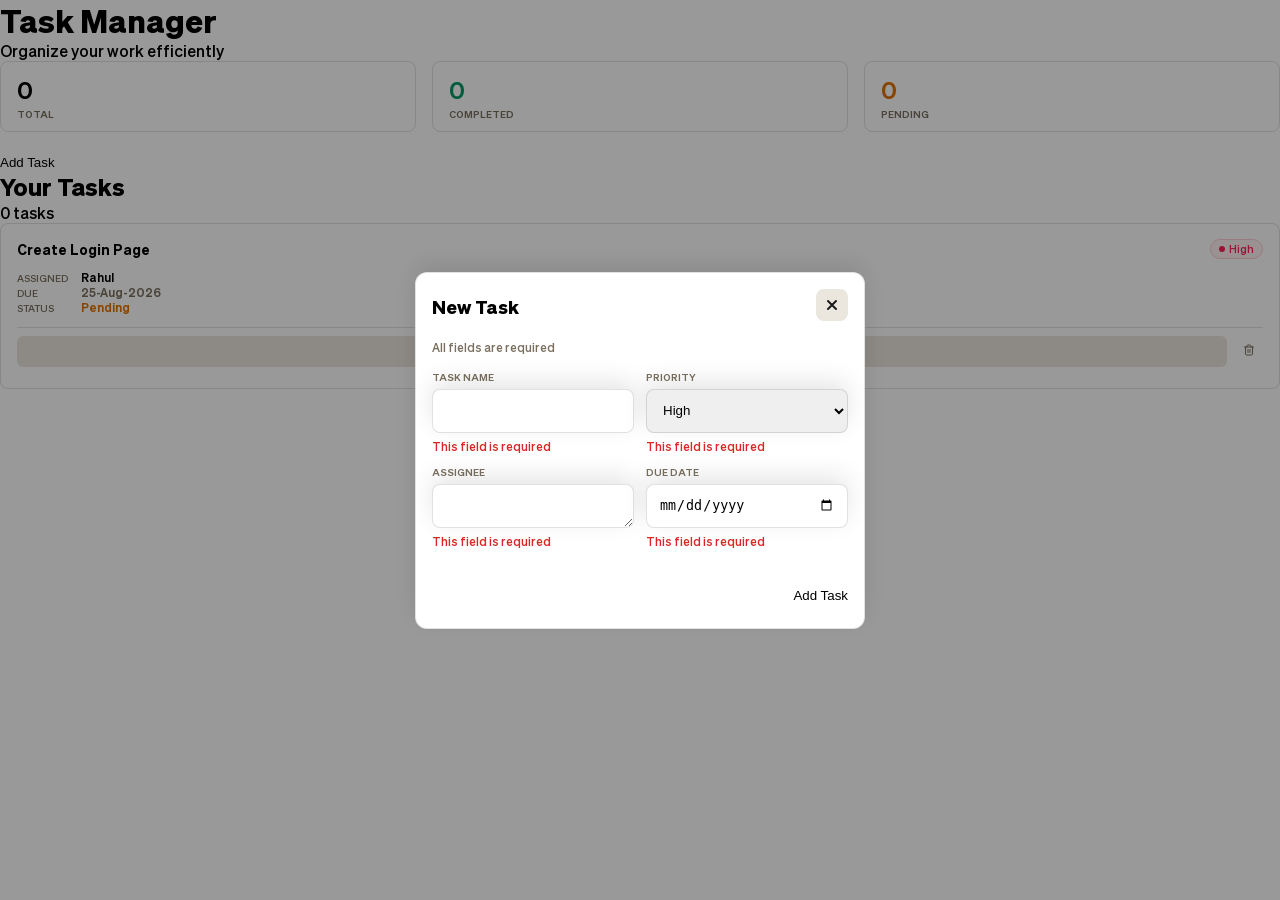
==== commit 5646e3f2: "fix: add task features fixed" ====
--- a/index.html
+++ b/index.html
@@ -3,1091 +3,215 @@
   <head>
     <meta charset="UTF-8" />
     <meta name="viewport" content="width=device-width, initial-scale=1.0" />
-    <title>Stripe | Financial Infrastructure to Grow Your Revenue</title>
+    <title>Task Manager</title>
     <link rel="stylesheet" href="css/main.css" />
-    <link
-      rel="shortcut icon"
-      href="https://assets.stripeassets.com/fzn2n1nzq965/nu0iR4KqmkdJ52fgRts09/c3a10df318e7ffb1f516073daadea625/favicon.ico"
-      type="image/x-icon"
-    />
   </head>
-  <body class="homepage-body">
-    <header>
-      <a>
-        <svg
-          xmlns="http://www.w3.org/2000/svg"
-          width="60"
-          height="25"
-          fill="#031323"
-          viewBox="0 0 60 25"
-          aria-label="Stripe logo"
-        >
-          <path
-            fill="var(--hds-color-text-solid)"
-            fill-rule="evenodd"
-            d="M59.6444 14.2813h-8.062c.1843 1.9296 1.5983 2.5476 3.2032 2.5476 1.6352 0 2.9534-.3656 4.0453-.9506v3.3179c-1.1186.7115-2.5964 1.1068-4.5645 1.1068-4.011 0-6.8218-2.5122-6.8218-7.4783 0-4.19441 2.3837-7.52509 6.3017-7.52509 3.912 0 5.9537 3.28038 5.9537 7.49819 0 .3982-.0372 1.261-.0556 1.4835Zm-5.9241-5.62407c-1.0294 0-2.1739.72812-2.1739 2.58387h4.2573c0-1.85362-1.0721-2.58387-2.0834-2.58387ZM40.9547 20.303c-1.4411 0-2.322-.6087-2.9133-1.0417l-.0088 4.6271-4.1181.8755-.0014-19.19053h3.7543l.0864 1.01784c.6035-.52914 1.6114-1.29157 3.2256-1.29162 2.8925 0 5.6162 2.6052 5.6162 7.39971 0 5.2327-2.6948 7.6037-5.6409 7.6037Zm-.959-11.35573c-.9453 0-1.5376.34559-1.9669.81586l.0245 6.11967c.3997.433.9763.7813 1.9424.7813 1.5231 0 2.5437-1.6575 2.5437-3.8745 0-2.1544-1.037-3.84233-2.5437-3.84233Zm-11.7602-3.3739h4.1341V20.0088h-4.1341V5.57337Zm0-4.694699L32.3696 0v3.35821l-4.1341.87868V.878671ZM23.9198 10.2223v9.7861h-4.1156V5.57296h3.6867l.1317 1.21751c1.0035-1.7722 3.0722-1.41321 3.6209-1.21594v3.78524c-.5242-.16908-2.2894-.42779-3.3237.86253Zm-8.5525 4.7221c0 2.4275 2.5988 1.6719 3.1263 1.4609v3.3522c-.5492.3013-1.5437.5458-2.8901.5458-2.4441 0-4.2773-1.7999-4.2773-4.2379l.0173-13.17658 4.0206-.85464.0032 3.5395h3.1278V9.0857h-3.1278v5.8588-.0001Zm-4.9069.7026c0 2.9645-2.31051 4.6562-5.73464 4.6562-1.41958 0-2.92289-.2761-4.453935-.9347v-3.9319c1.382085.7516 3.093705 1.315 4.457755 1.315.91864 0 1.53106-.2459 1.53106-1.0069C6.26064 13.7786 0 14.5192 0 9.95995 0 7.04457 2.27622 5.2998 5.61655 5.2998c1.36404 0 2.72806.20934 4.09208.75351V9.9317c-1.25265-.67618-2.84332-1.05979-4.09588-1.05979-.86296 0-1.44753.24965-1.44753.8924.0001 1.85329 6.29518.97249 6.29518 5.88279v-.0001Z"
-            clip-rule="evenodd"
-          ></path>
-        </svg>
-      </a>
-      <ul class="nav-links">
-        <li>
-          <button>Products</button
-          ><svg
-            class=""
-            width="16"
-            height="16"
-            viewBox="0 0 16 16"
+  <body>
+    <main>
+      <header>
+        <div class="extra-div"></div>
+        <h1 class="font-playfair">Task Manager</h1>
+        <p>Organize your work efficiently</p>
+      </header>
+      <section class="card-container">
+        <div class="card total">
+          <p>0</p>
+          <span>TOTAL</span>
+        </div>
+        <div class="card completedCard">
+          <p>0</p>
+          <span>COMPLETED</span>
+        </div>
+        <div class="card pending">
+          <p>0</p>
+          <span>PENDING</span>
+        </div>
+      </section>
+      <section class="add-btn">
+        <button id="openModal">
+          <span>
+            <svg
+              width="20"
+              height="20"
+              viewBox="0 0 20 20"
+              fill="none"
+              xmlns="http://www.w3.org/2000/svg"
+            >
+              <path
+                d="M4.16602 9.99999H15.834M10 4.16599V15.834"
+                stroke="white"
+                stroke-width="2"
+                stroke-linecap="round"
+              />
+            </svg>
+          </span>
+          <p>Add Task</p>
+        </button>
+      </section>
+      <section class="task-container">
+        <div class="header">
+          <h2>Your Tasks</h2>
+          <p id="totalTask"><span>0</span>&nbsp;tasks</p>
+        </div>
+        <div class="task-inner-container" id="taskContainer"></div>
+      </section>
+    </main>
+    <section class="modal-container none" id="modal">
+      <div class="modal">
+        <div class="modal-header">
+          <h3>New Task</h3>
+          <button id="exitModal">
+            <svg
+              width="32"
+              height="32"
+              viewBox="0 0 32 32"
+              fill="none"
+              xmlns="http://www.w3.org/2000/svg"
+            >
+              <rect width="32" height="32" rx="8" fill="#EBE6DE" />
+              <path
+                d="M20 12L12 20M12 12L20 20"
+                stroke="#1A1A1A"
+                stroke-width="2"
+                stroke-linecap="round"
+              />
+            </svg>
+          </button>
+        </div>
+        <div class="remark">All fields are required</div>
+        <form id="taskForm">
+          <div class="form-input">
+            <label for="name">Task Name</label>
+            <input id="name" name="name" type="text" />
+            <span class="error none" id="errorName"
+              >This field is required</span
+            >
+          </div>
+          <div class="form-input">
+            <label for="priority"> Priority </label>
+            <select name="priority" id="priority">
+              <option value="high">High</option>
+              <option value="medium">Medium</option>
+              <option value="low">Low</option>
+            </select>
+            <span class="error none" id="errorPriority"
+              >This field is required</span
+            >
+          </div>
+          <div class="form-input">
+            <label for="assignee"> Assignee </label>
+            <textarea id="assignee" name="assignee" type="text"></textarea>
+            <span class="error none" id="errorAssignee"
+              >This field is required</span
+            >
+          </div>
+          <div class="form-input">
+            <label for="date"> Due Date </label>
+            <input id="data" name="date" type="date" />
+            <span class="error none" id="errorDate"
+              >This field is required</span
+            >
+          </div>
+        </form>
+        <div class="action-area">
+          <div class="add-btn">
+            <button type="submit" form="taskForm">
+              <span>
+                <svg
+                  width="20"
+                  height="20"
+                  viewBox="0 0 20 20"
+                  fill="none"
+                  xmlns="http://www.w3.org/2000/svg"
+                >
+                  <path
+                    d="M4.16602 9.99999H15.834M10 4.16599V15.834"
+                    stroke="white"
+                    stroke-width="2"
+                    stroke-linecap="round"
+                  />
+                </svg>
+              </span>
+              <p>Add Task</p>
+            </button>
+          </div>
+        </div>
+      </div>
+    </section>
+    <div class="task-card none" id="taskCard">
+      <div class="task-card-header">
+        <h3>Create Login Page</h3>
+        <div class="priority high">
+          <svg
+            width="6"
+            height="6"
+            viewBox="0 0 6 6"
             fill="none"
             xmlns="http://www.w3.org/2000/svg"
-            aria-hidden="true"
           >
-            <path
-              class="navigation__chevron-down-icon__left"
-              d="M4.67065 6L9.3 10.6"
-              stroke="currentColor"
-              stroke-width="1.75"
-            ></path>
-            <path
-              class="navigation__chevron-down-icon__right"
-              d="M12.6707 6L8.67065 10"
-              stroke="currentColor"
-              stroke-width="1.75"
-            ></path>
+            <circle cx="3" cy="3" r="3" fill="currentColor" />
           </svg>
-        </li>
-        <li>
-          <button>Solutions</button
-          ><svg
-            class=""
-            width="16"
-            height="16"
-            viewBox="0 0 16 16"
+        </div>
+      </div>
+      <div class="task-card-content">
+        <p><span>ASSIGNED</span><span class="name">Rahul</span></p>
+        <p><span>DUE</span><span class="date">25-Aug-2026</span></p>
+        <p><span>STATUS</span><span class="status"></span></p>
+      </div>
+      <div class="task-card-action-container">
+        <button class="complete">
+          <svg
+            width="12"
+            height="12"
+            viewBox="0 0 12 12"
             fill="none"
             xmlns="http://www.w3.org/2000/svg"
-            aria-hidden="true"
           >
             <path
-              class="navigation__chevron-down-icon__left"
-              d="M4.67065 6L9.3 10.6"
-              stroke="currentColor"
-              stroke-width="1.75"
-            ></path>
-            <path
-              class="navigation__chevron-down-icon__right"
-              d="M12.6707 6L8.67065 10"
-              stroke="currentColor"
-              stroke-width="1.75"
-            ></path>
+              d="M5.99951 1.49957C8.48479 1.49957 10.4995 3.51429 10.4995 5.99957C10.4995 8.48485 8.48479 10.4996 5.99951 10.4996C3.51423 10.4996 1.49951 8.48485 1.49951 5.99957C1.49951 3.51429 3.51423 1.49957 5.99951 1.49957Z"
+              stroke="#1A1A1A"
+              stroke-linecap="round"
+            />
+            <path
+              d="M4.5 6.00043L5.5 7.00043L7.5 5.00043"
+              stroke="#1A1A1A"
+              stroke-linecap="round"
+            />
           </svg>
-        </li>
-        <li>
-          <button>Developers</button
-          ><svg
-            class=""
-            width="16"
-            height="16"
-            viewBox="0 0 16 16"
+        </button>
+        <button class="delete">
+          <svg
+            width="28"
+            height="28"
+            viewBox="0 0 28 28"
             fill="none"
             xmlns="http://www.w3.org/2000/svg"
-            aria-hidden="true"
           >
-            <path
-              class="navigation__chevron-down-icon__left"
-              d="M4.67065 6L9.3 10.6"
-              stroke="currentColor"
-              stroke-width="1.75"
-            ></path>
-            <path
-              class="navigation__chevron-down-icon__right"
-              d="M12.6707 6L8.67065 10"
-              stroke="currentColor"
-              stroke-width="1.75"
-            ></path>
-          </svg>
-        </li>
-        <li>
-          <button>Resources</button
-          ><svg
-            class=""
-            width="16"
-            height="16"
-            viewBox="0 0 16 16"
-            fill="none"
-            xmlns="http://www.w3.org/2000/svg"
-            aria-hidden="true"
-          >
-            <path
-              class="navigation__chevron-down-icon__left"
-              d="M4.67065 6L9.3 10.6"
-              stroke="currentColor"
-              stroke-width="1.75"
-            ></path>
-            <path
-              class="navigation__chevron-down-icon__right"
-              d="M12.6707 6L8.67065 10"
-              stroke="currentColor"
-              stroke-width="1.75"
-            ></path>
-          </svg>
-        </li>
-        <li>
-          <button>Pricing</button>
-        </li>
-      </ul>
-      <nav>
-        <button class="hamburger-btn">
-          <svg
-            width="40"
-            height="40"
-            viewBox="0 0 100 100"
-            xmlns="http://www.w3.org/2000/svg"
-          >
-            <rect
-              class="navigation-hamburger__background"
-              x="0"
-              y="0"
-              width="100"
-              height="100"
-              style="fill: #fff"
-            ></rect>
-            <rect
-              class="navigation-hamburger__line line-1"
-              width="40"
-              height="5"
-              x="30"
-              y="38"
-              fill="#3700ff"
-            ></rect>
-            <rect
-              class="navigation-hamburger__line line-2"
-              width="40"
-              height="5"
-              x="30"
-              y="48"
-              fill="#3700ff"
-            ></rect>
-            <rect
-              class="navigation-hamburger__line line-3"
-              width="40"
-              height="5"
-              x="30"
-              y="48"
-              fill="#3700ff"
-            ></rect>
-            <rect
-              class="navigation-hamburger__line line-4"
-              width="40"
-              height="5"
-              x="30"
-              y="58"
-              fill="#3700ff"
-            ></rect>
+            <path d="M9.5 11H18.5" stroke="#7A7060" stroke-linecap="round" />
+            <path
+              d="M17.4995 11V18C17.4995 18.5 16.9995 19 16.4995 19H11.4995C10.9995 19 10.4995 18.5 10.4995 18V11"
+              stroke="#7A7060"
+              stroke-linecap="round"
+            />
+            <path
+              d="M11.9995 10.9996V9.99957C11.9995 9.49957 12.4995 8.99957 12.9995 8.99957H14.9995C15.4995 8.99957 15.9995 9.49957 15.9995 9.99957V10.9996"
+              stroke="#7A7060"
+              stroke-linecap="round"
+            />
+            <path
+              d="M13.0005 13.4996V16.4996"
+              stroke="#7A7060"
+              stroke-linecap="round"
+            />
+            <path
+              d="M14.9995 13.4996V16.4996"
+              stroke="#7A7060"
+              stroke-linecap="round"
+            />
           </svg>
         </button>
-        <button class="sign-in-btn">
-          <svg class="navigation-item__sign-in__mask">
-            <defs>
-              <mask id="cutoutMask">
-                <rect
-                  x="0"
-                  y="0"
-                  width="100%"
-                  height="100%"
-                  fill="white"
-                ></rect>
-                <text
-                  x="50%"
-                  y="50%"
-                  dy="-0.5"
-                  dominant-baseline="central"
-                  text-anchor="middle"
-                  font-size="1em"
-                  fill="black"
-                >
-                  Sign in
-                </text>
-              </mask>
-            </defs>
-            <rect
-              x="0"
-              y="0"
-              width="100%"
-              height="100%"
-              fill="var(--hds-color-text-solid)"
-              opacity="0.10"
-            ></rect>
-            <rect
-              x="0"
-              y="0"
-              width="100%"
-              height="100%"
-              fill="#fff"
-              mask="url(#cutoutMask)"
-            ></rect>
-          </svg>
-          <span>Sign in</span>
-        </button>
-        <div class="contact-btn">
-          <a href="">Contact sales</a>
-
-          <svg
-            class="hds-icon hds-icon-hover-arrow"
-            width="10"
-            height="10"
-            fill="none"
-            stroke="white"
-            stroke-width="2"
-          >
-            <!-- <path d="M0.5 5.5h7"></path> -->
-            <path d="M1.5 1.5l4 4-4 4"></path>
-          </svg>
-        </div>
-      </nav>
-    </header>
-    <main>
-      <section class="hero">
-        <div class="hero-border">
-          <div class="hero-content">
-            <p>
-              Global GDP running on Stripe:&nbsp;<span>&nbsp;1.667324234%</span>
-            </p>
-            <h1>
-              <em> Financial infrastructure to grow your revenue. </em>
-              <span
-                >Accept payments, offer financial services and implement custom
-                revenue models – from your first transaction to your
-                billionth.</span
-              >
-            </h1>
-            <a href="">
-              <span>Request an invite</span>
-              <svg
-                width="10"
-                height="10"
-                fill="none"
-                stroke="white"
-                stroke-width="2"
-              >
-                <!-- <path d="M0.5 5.5h7"></path> -->
-                <path d="M1.5 1.5l4 4-4 4"></path>
-              </svg>
-            </a>
-          </div>
-        </div>
-        <div class="background">
-          <picture class="background-img"
-            ><source
-              srcset="
-                https://images.stripeassets.com/fzn2n1nzq965/115d4Vd5LVAsqFGDR1ClAv/0ceb2c44a7a7182cd624262420af7544/wave-fallback-desktop.png?w=1392&amp;fm=webp&amp;q=60 1x,
-                https://images.stripeassets.com/fzn2n1nzq965/115d4Vd5LVAsqFGDR1ClAv/0ceb2c44a7a7182cd624262420af7544/wave-fallback-desktop.png?w=2784&amp;fm=webp&amp;q=60 2x
-              "
-              media="(min-width: 1264px)" />
-            <source
-              srcset="
-                https://images.stripeassets.com/fzn2n1nzq965/6JwIhTZqzfx9sA3R24luWz/388861787e6deb982268742148813182/wave-fallback-tablet.png?w=1248&amp;fm=webp&amp;q=60 1x,
-                https://images.stripeassets.com/fzn2n1nzq965/6JwIhTZqzfx9sA3R24luWz/388861787e6deb982268742148813182/wave-fallback-tablet.png?w=2496&amp;fm=webp&amp;q=60 2x
-              "
-              media="(min-width: 640px) and (max-width: 1263px)" />
-            <source
-              srcset="
-                https://images.stripeassets.com/fzn2n1nzq965/18ArQFiazlljjIKGV0OnTb/2e15cabc1c905bb65e7de2678d3b60a9/wave-fallback-mobile.png?w=624&amp;fm=webp&amp;q=60  1x,
-                https://images.stripeassets.com/fzn2n1nzq965/18ArQFiazlljjIKGV0OnTb/2e15cabc1c905bb65e7de2678d3b60a9/wave-fallback-mobile.png?w=1248&amp;fm=webp&amp;q=60 2x
-              "
-              media="(max-width: 639px)" />
-            <img
-              src="https://images.stripeassets.com/fzn2n1nzq965/115d4Vd5LVAsqFGDR1ClAv/0ceb2c44a7a7182cd624262420af7544/wave-fallback-desktop.png"
-              alt=""
-              aria-hidden="true"
-          /></picture>
-        </div>
-        <span class="border-top"></span>
-        <span class="border-bottom"></span>
-        <div class="marque">
-          <ul class="marquee__content">
-            <li>
-              <svg
-                xmlns="http://www.w3.org/2000/svg"
-                width="142"
-                height="34"
-                fill="none"
-                viewBox="0 0 200 48"
-                role="img"
-                aria-label="Lightspeed"
-              >
-                <g transform="translate(-0.00, -0.70)">
-                  <path
-                    fill="var(--customerLogoColor, #ed5153)"
-                    d="m35.667 5 1.603 2.79c.321.578.321 1.283 0 1.86l-9.558 16.583 4.523 7.826a3.99 3.99 0 0 0 3.432 1.988c1.411 0 2.726-.77 3.432-1.988l4.522-7.826-1.187-2.117L37.303 33c-.321.578-.963.93-1.604.93a1.82 1.82 0 0 1-1.604-.93l-3.945-6.767 8.885-15.396 1.603 2.79c.321.578.321 1.284 0 1.861l-6.19 10.745 1.219 2.117 6.735-11.675 4.426 7.665a3.86 3.86 0 0 1 0 3.817l-4.49 7.794c-.673 1.187-2.822 3.849-6.671 3.849s-5.966-2.662-6.672-3.849l-4.49-7.794a3.86 3.86 0 0 1 0-3.817z"
-                  ></path>
-                  <path
-                    fill="var(--customerLogoColor, #000)"
-                    d="M73.642 18.599c3.56 0 6.48 2.502 6.48 6.447 0 1.603-.61 3.816-2.695 4.779 2.117 1.058 2.63 2.598 2.63 4.233 0 3.529-2.694 5.71-6.383 5.71-3.72 0-6.479-2.278-6.479-5.71h3.144c0 1.668 1.507 2.759 3.335 2.759s3.24-.995 3.24-2.759-1.668-2.565-3.24-2.565c-3.977 0-6.479-2.438-6.479-6.415s2.887-6.48 6.447-6.48m51.735 0c3.913 0 6.511 2.918 6.511 6.671 0 3.689-2.373 6.736-6.447 6.736-1.347 0-3.303-.45-4.201-1.829v6.736l-3.144.353V18.888h3.047l.097 1.731c.994-1.41 2.694-2.02 4.137-2.02m-14.529 0c2.02 0 3.528.385 5.003 1.668l-1.764 2.052c-.898-.834-1.956-1.122-3.175-1.122-1.508 0-2.342.449-2.342 1.25 0 1.123 1.316 1.316 2.182 1.38 1.475.096 2.982.192 4.265.994 1.059.642 1.444 1.828 1.379 3.015 0 2.117-1.667 3.528-3.624 3.977-2.598.578-5.452.032-7.505-1.668 0 0-.096-.096-.193-.16l1.604-2.02c.738.48 1.411.865 2.245 1.09a8.8 8.8 0 0 0 2.406.224c.738-.032 1.796-.288 1.956-1.154.257-1.251-1.218-1.476-2.117-1.572-1.315-.16-2.854-.256-4.041-.994a3.49 3.49 0 0 1-1.7-2.983c0-2.95 3.079-3.977 5.421-3.977m-9.911-3.207v3.496h2.79l-.288 2.726h-2.534V27.9c0 .578.096.962.289 1.219s.513.385.898.385c.417 0 .866-.128 1.283-.417l1.09 2.02a5 5 0 0 1-1.443.674 5.5 5.5 0 0 1-1.604.225c-1.187 0-2.117-.353-2.726-1.027-.61-.673-.93-1.668-.93-2.983v-6.35h-2.406V18.92h2.406v-3.176zm74.956-2.085v18.378h-3.047l-.096-1.7c-.994 1.411-2.694 2.02-4.137 2.02-3.913 0-6.511-2.918-6.511-6.639s2.341-6.735 6.414-6.735c1.347 0 3.336.417 4.234 1.796v-7.12zm-36.179 5.292c3.849 0 7.056 2.63 6.736 7.826h-10.456c.352 1.507 1.732 2.822 3.977 2.822 1.154 0 2.694-.577 3.432-1.315l2.02 1.989c-1.347 1.379-3.56 2.053-5.484 2.053-3.978 0-6.864-2.63-6.864-6.704 0-3.849 2.983-6.671 6.639-6.671m14.562 0c3.848 0 7.056 2.63 6.735 7.826h-10.456c.353 1.507 1.732 2.822 3.977 2.822 1.155 0 2.694-.577 3.432-1.315l2.021 1.989c-1.347 1.379-3.561 2.053-5.485 2.053-3.977 0-6.864-2.63-6.864-6.704 0-3.849 2.983-6.671 6.64-6.671m-94.618-5.292v18.378h-3.111V13.307zM65.4 18.92v12.765h-3.143V18.92zm19.854-5.645v7.216c1.154-1.443 2.534-1.892 3.977-1.892 3.624 0 5.228 2.437 5.196 6.19v6.864h-3.143v-6.64c0-2.309-1.22-3.303-2.887-3.303-1.86 0-3.143 1.572-3.143 3.464v6.479H82.11V13.275zm83.584 8.05c-2.149 0-3.592 1.957-3.592 3.945 0 1.957 1.315 4.106 3.592 4.106 2.245 0 3.592-2.117 3.592-4.106s-1.443-3.945-3.592-3.945m-43.716-.096c-2.246 0-3.593 2.117-3.593 4.105s1.444 3.945 3.593 3.945 3.624-1.956 3.592-3.945c0-1.956-1.315-4.105-3.592-4.105m-51.447 0c-1.828 0-3.335 1.636-3.335 3.849 0 2.245 1.507 3.817 3.335 3.817 1.796 0 3.304-1.604 3.304-3.817 0-2.181-1.475-3.85-3.304-3.85m66.04-.032c-1.7 0-3.271 1.155-3.72 2.822h7.409c-.353-1.507-1.861-2.822-3.689-2.822m14.594 0c-1.7 0-3.272 1.155-3.721 2.822h7.409c-.353-1.507-1.86-2.822-3.688-2.822m-90.48-8.179a1.828 1.828 0 1 1 0 3.656 1.828 1.828 0 0 1 0-3.656"
-                  ></path>
-                </g>
-              </svg>
-            </li>
-            <li>
-              <svg
-                xmlns="http://www.w3.org/2000/svg"
-                width="142"
-                height="34"
-                fill="none"
-                viewBox="0 0 200 48"
-                role="img"
-                aria-label="Cursor"
-              >
-                <g>
-                  <path
-                    fill="var(--customerLogoColor, #72716d)"
-                    d="m50.04 22.9 12.916 7.457a.9.9 0 0 1-.337.337l-12.072 6.97c-.314.181-.7.181-1.014 0l-12.073-6.97a.9.9 0 0 1-.337-.337z"
-                  ></path>
-                  <path
-                    fill="var(--customerLogoColor, #55544f)"
-                    d="M50.04 8v14.9l-12.916 7.457a.9.9 0 0 1-.124-.46V15.903a.92.92 0 0 1 .46-.797l12.072-6.97c.158-.09.333-.136.508-.136"
-                  ></path>
-                  <path
-                    fill="var(--customerLogoColor, #43413c)"
-                    d="M62.956 15.443a.9.9 0 0 0-.337-.337l-12.073-6.97A1 1 0 0 0 50.04 8v14.9l12.916 7.457a.9.9 0 0 0 .124-.46V15.903a.9.9 0 0 0-.124-.46"
-                  ></path>
-                  <path
-                    fill="var(--customerLogoColorAlt, #d6d5d2)"
-                    d="M62.052 15.965a.43.43 0 0 1 0 .432L50.328 36.704c-.08.137-.289.08-.289-.077V23.245a.6.6 0 0 0-.08-.3z"
-                  ></path>
-                  <path
-                    fill="var(--customerLogoColorAlt, #fff)"
-                    d="M62.052 15.965 49.96 22.946a.6.6 0 0 0-.219-.219l-11.588-6.69c-.137-.08-.08-.289.077-.289h23.449c.166 0 .302.09.374.217"
-                  ></path>
-                  <path
-                    fill="var(--customerLogoColor, #26251e)"
-                    d="M77.367 15.75h5.065v2.79h-4.893c-2.64 0-4.7 1.523-4.7 4.742s2.06 4.743 4.7 4.743h4.893v2.79h-5.28c-4.42 0-7.553-2.597-7.553-7.532s3.347-7.532 7.768-7.532zM85.007 15.75h3.133v9.206c0 2.296 1.052 3.369 3.52 3.369s3.52-1.073 3.52-3.37V15.75h3.133v9.85c0 3.347-2.125 5.472-6.653 5.472s-6.653-2.146-6.653-5.494zM114.686 20.02c0 1.674-.966 2.962-2.253 3.52v.043c1.352.193 2.038 1.159 2.06 2.468l.064 4.764h-3.133l-.064-4.249c-.022-.944-.58-1.524-1.696-1.524h-5.215v5.773h-3.133V15.749h8.649c2.833 0 4.721 1.438 4.721 4.271m-3.155.43c0-1.288-.686-1.997-1.974-1.997h-5.108v3.992h5.151c1.18 0 1.931-.708 1.931-1.996M126.531 26.415c0-1.073-.686-1.524-1.716-1.61l-3.477-.32c-3.004-.28-4.571-1.46-4.571-4.315 0-2.854 1.932-4.42 4.7-4.42h7.682v2.703h-7.468c-1.073 0-1.759.559-1.759 1.631s.708 1.588 1.781 1.674l3.541.301c2.682.236 4.442 1.46 4.442 4.335s-1.867 4.42-4.506 4.42h-8.026v-2.703h7.725c1.009 0 1.652-.687 1.652-1.696M138.85 15.492c4.721 0 7.704 3.026 7.704 7.768 0 4.743-3.112 7.812-7.833 7.812s-7.704-3.069-7.704-7.812c0-4.742 3.112-7.768 7.833-7.768m4.463 7.79c0-3.176-1.845-5.043-4.528-5.043s-4.528 1.867-4.528 5.043 1.845 5.043 4.528 5.043 4.528-1.867 4.528-5.043M162.09 20.02c0 1.674-.965 2.962-2.253 3.52v.043c1.352.193 2.039 1.159 2.06 2.468l.064 4.764h-3.133l-.064-4.249c-.021-.944-.579-1.524-1.695-1.524h-5.215v5.773h-3.133V15.749h8.648c2.833 0 4.721 1.438 4.721 4.271m-3.154.43c0-1.288-.687-1.997-1.974-1.997h-5.108v3.992h5.15c1.18 0 1.932-.708 1.932-1.996"
-                  ></path>
-                </g>
-              </svg>
-            </li>
-            <li>
-              <svg
-                xmlns="http://www.w3.org/2000/svg"
-                width="142"
-                height="34"
-                fill="none"
-                viewBox="0 0 200 48"
-                role="img"
-                aria-label="OpenAI"
-              >
-                <g transform="translate(0, -1.9)">
-                  <path
-                    fill="var(--customerLogoColor, #000)"
-                    d="M62.983 13C57.493 13 53 17.54 53 23.088s4.492 10.087 9.983 10.087c5.49 0 9.983-4.511 9.983-10.087C72.966 17.51 68.502 13 62.983 13m0 16.56c-3.41 0-6.156-2.83-6.156-6.472s2.745-6.473 6.156-6.473 6.156 2.83 6.156 6.473-2.745 6.473-6.156 6.473M83.06 18.605c-1.803 0-3.55.728-4.465 1.961v-1.681H74.99V38.5h3.605v-7.09c.915 1.15 2.607 1.766 4.465 1.766 3.882 0 6.933-3.083 6.933-7.286s-3.05-7.285-6.933-7.285m-.61 11.404c-2.052 0-3.883-1.625-3.883-4.119s1.83-4.119 3.883-4.119 3.882 1.625 3.882 4.12c0 2.493-1.83 4.119-3.882 4.119M98.479 18.605c-3.938 0-7.044 3.11-7.044 7.285s2.718 7.286 7.154 7.286c3.633 0 5.963-2.214 6.684-4.708h-3.522c-.444 1.037-1.692 1.766-3.19 1.766-1.857 0-3.271-1.317-3.604-3.195h10.482V25.61c0-3.81-2.634-7.005-6.96-7.005m-3.495 5.856c.389-1.765 1.83-2.914 3.578-2.914 1.858 0 3.272 1.233 3.439 2.914zM115.034 18.605c-1.608 0-3.3.728-4.076 1.933v-1.653h-3.605v14.01h3.605v-7.537c0-2.186 1.165-3.615 3.05-3.615 1.747 0 2.69 1.345 2.69 3.223v7.93h3.605v-8.519c0-3.474-2.108-5.772-5.269-5.772M129.536 13.28l-7.848 19.616h3.855l1.664-4.288h8.929l1.664 4.288h3.91l-7.792-19.615zm-1.081 12.078 3.217-8.21 3.188 8.21zM146.84 13.28h-3.66v19.616h3.66z"
-                  ></path>
-                </g>
-              </svg>
-            </li>
-            <li>
-              <svg
-                xmlns="http://www.w3.org/2000/svg"
-                width="142"
-                height="34"
-                fill="none"
-                viewBox="0 0 200 48"
-                role="img"
-                aria-label="Amazon"
-              >
-                <g transform="translate(0, 3.6)">
-                  <path
-                    fill="var(--customerLogoColor, #171d27)"
-                    d="M57.614 27.756q-1.37 0-2.413-.599a4.3 4.3 0 0 1-1.622-1.698q-.579-1.1-.579-2.53 0-1.716.85-3.01.868-1.294 2.451-1.989 1.602-.695 3.745-.695.984 0 1.602.136v-.406q0-1.467-.54-2.181-.54-.735-1.641-.734-1.776 0-2.278 1.873-.154.54-.637.463l-2.625-.463q-.29-.059-.406-.251-.096-.193-.019-.522.502-1.968 2.123-3.05 1.641-1.1 4.112-1.1 2.934 0 4.46 1.583 1.544 1.582 1.544 4.614v9.71a.5.5 0 0 1-.155.366.47.47 0 0 1-.347.135h-2.51q-.463 0-.579-.501l-.386-1.815h-.154q-.522 1.275-1.564 1.969-1.023.695-2.432.695m-.406-5.29q0 1.025.522 1.641.54.6 1.447.599 1.197 0 1.834-1.062.637-1.08.637-3.089v-1.023a6 6 0 0 0-1.023-.096q-1.583 0-2.51.83-.907.81-.907 2.2M68.134 11.85a.47.47 0 0 1 .135-.347.5.5 0 0 1 .367-.155h2.549a.47.47 0 0 1 .347.136.6.6 0 0 1 .193.366l.386 1.892h.154q.522-1.332 1.487-2.027.984-.714 2.316-.714 1.43 0 2.452.753 1.043.753 1.602 2.143h.155q.85-1.467 1.91-2.182A4.16 4.16 0 0 1 84.563 11q1.428 0 2.471.772 1.062.773 1.621 2.2.56 1.43.56 3.379v9.555a.5.5 0 0 1-.154.367.47.47 0 0 1-.348.135h-3.088a.54.54 0 0 1-.367-.135.54.54 0 0 1-.135-.367V17.66q0-1.41-.54-2.162-.541-.753-1.564-.753-1.12 0-1.718.888-.58.888-.58 2.567v8.706a.5.5 0 0 1-.154.367.47.47 0 0 1-.347.135H77.13a.54.54 0 0 1-.367-.135.54.54 0 0 1-.135-.367V17.66q0-1.41-.54-2.162-.54-.753-1.564-.753-1.12 0-1.718.888-.58.887-.58 2.567v8.706a.5.5 0 0 1-.153.367.47.47 0 0 1-.348.135h-3.089a.54.54 0 0 1-.366-.135.54.54 0 0 1-.136-.367zm23.088 11.08q0-1.717.85-3.01.867-1.294 2.451-1.989 1.602-.695 3.745-.695.984 0 1.602.135v-.405q0-1.467-.54-2.181-.54-.735-1.641-.734-1.776 0-2.278 1.873-.154.54-.637.463l-2.626-.463q-.29-.059-.405-.251-.095-.194-.02-.522.502-1.968 2.124-3.05Q95.488 11 97.96 11q2.934 0 4.459 1.583 1.545 1.583 1.544 4.614v9.71a.5.5 0 0 1-.154.366.47.47 0 0 1-.347.135h-2.51q-.464 0-.579-.501l-.386-1.815h-.154q-.522 1.275-1.564 1.969-1.023.695-2.432.695c-.94 0-1.718-.2-2.413-.599A4.3 4.3 0 0 1 91.8 25.46q-.58-1.1-.58-2.53m4.208-.462q0 1.023.521 1.64.54.6 1.448.599 1.198 0 1.834-1.062.637-1.08.637-3.089v-1.023a6 6 0 0 0-1.023-.096q-1.583 0-2.51.83-.907.81-.907 2.2m10.617 2.104q0-.425.232-.734l6.602-9.246h-6.177a.54.54 0 0 1-.367-.136.54.54 0 0 1-.135-.366v-2.24a.47.47 0 0 1 .135-.347.5.5 0 0 1 .367-.155h10.153q.213 0 .348.155a.44.44 0 0 1 .154.347v2.336q0 .425-.231.734l-5.985 8.223a6.3 6.3 0 0 1 1.101-.096q1.39 0 2.548.25 1.178.233 2.432.773.444.193.444.656v2.22q0 .31-.193.425-.192.096-.482-.02-1.448-.54-2.568-.752a11.7 11.7 0 0 0-2.413-.232c-.875 0-1.711.077-2.548.232q-1.235.231-2.741.753-.29.096-.483 0-.193-.117-.193-.406zm12.471-5.193q0-2.355.907-4.266.908-1.93 2.49-3.012a6.14 6.14 0 0 1 3.552-1.1c1.3 0 2.497.367 3.552 1.1q1.602 1.082 2.51 3.012.926 1.911.926 4.266t-.926 4.285q-.908 1.911-2.51 3.012-1.582 1.08-3.552 1.08a6.2 6.2 0 0 1-3.552-1.08q-1.583-1.101-2.49-3.012-.907-1.93-.907-4.285m4.246 0q0 2.452.695 3.784.696 1.312 2.008 1.312t2.027-1.312q.714-1.332.714-3.784t-.714-3.764q-.714-1.332-2.027-1.332-1.312 0-2.008 1.332-.695 1.313-.695 3.764m11.776-7.529a.47.47 0 0 1 .135-.347.5.5 0 0 1 .367-.155h2.548a.47.47 0 0 1 .347.136q.155.135.194.366l.386 1.892h.154q.521-1.312 1.525-2.027Q141.219 11 142.59 11q1.467 0 2.528.772 1.082.773 1.661 2.2.579 1.43.579 3.379v9.555a.5.5 0 0 1-.155.367.47.47 0 0 1-.347.135h-3.089a.54.54 0 0 1-.367-.135.54.54 0 0 1-.135-.367V17.66q0-1.41-.579-2.162-.579-.753-1.641-.753-1.177 0-1.795.888t-.618 2.567v8.706a.5.5 0 0 1-.154.367.47.47 0 0 1-.347.135h-3.089a.54.54 0 0 1-.367-.135.54.54 0 0 1-.135-.367z"
-                  ></path>
-                  <path
-                    fill="var(--customerLogoColor, #ff6201)"
-                    d="M63.734 29.628q-.368.29-.155.965.193.599.907 1.487a25.4 25.4 0 0 0 6.853 5.906 31.4 31.4 0 0 0 8.513 3.475 38.2 38.2 0 0 0 9.305 1.139q6.081 0 11.582-1.776 5.502-1.756 9.189-4.942 1.293-1.139 1.293-1.814 0-.252-.212-.502-.29-.29-.695-.193t-1.139.482q-3.532 1.853-8.61 2.954-5.057 1.12-10.559 1.12-6.814 0-13.165-1.854-6.35-1.853-11.254-5.79-.714-.56-1.158-.715-.425-.155-.696.058"
-                  ></path>
-                  <path
-                    fill="var(--customerLogoColor, #ff6201)"
-                    d="M106.625 30.594q-.405.387-.212.811.135.309.521.348.386.057 1.101-.078a18 18 0 0 1 2.412-.347q1.255-.078 2.182.038.927.135 1.158.464.348.52-.251 2.2a15.5 15.5 0 0 1-1.583 3.263q-.385.636-.463 1.004a.62.62 0 0 0 .193.617.54.54 0 0 0 .386.174q.56 0 1.622-.985 1.91-1.66 2.683-3.937a9.3 9.3 0 0 0 .521-2.471q.096-1.294-.289-1.854-.368-.54-1.622-.887a9.2 9.2 0 0 0-2.49-.348 9.85 9.85 0 0 0-4.652 1.158q-.811.444-1.217.83"
-                  ></path>
-                </g>
-              </svg>
-            </li>
-            <li>
-              <svg
-                xmlns="http://www.w3.org/2000/svg"
-                width="142"
-                height="34"
-                fill="none"
-                viewBox="0 0 200 48"
-                role="img"
-                aria-label="Nvidia"
-              >
-                <g transform="translate(0, 0.4)">
-                  <path
-                    fill="var(--customerLogoColor, #000)"
-                    d="M113.259 30.609V16.162h4.046V30.61zM81.423 30.596V16.138h7.266c3.524 0 7.133.771 7.133 6.476v7.982H91.86v-6.599c0-2.02-.255-3.134-.899-3.82-.498-.538-1.227-.795-2.272-.795l-3.184-.012v11.226z"
-                  ></path>
-                  <path
-                    fill="var(--customerLogoColor, #000)"
-                    fill-rule="evenodd"
-                    d="M119.784 30.609V16.162h5.675c3.232 0 5.395.392 6.877 2.412.839 1.126 1.313 2.938 1.313 4.97 0 2.216-.559 4.249-1.434 5.167-1.227 1.31-2.37 1.898-5.869 1.898zm5.748-11.313h-1.738v8.215h1.738c2.527 0 4.155-1.15 4.155-4.113s-1.628-4.102-4.155-4.102"
-                    clip-rule="evenodd"
-                  ></path>
-                  <path
-                    fill="var(--customerLogoColor, #000)"
-                    d="m104.048 27.609 3.378-11.447h4.132l-4.666 14.447h-5.833l-4.617-14.447h4.374zM139.591 30.609h-4.047V16.162h4.047z"
-                  ></path>
-                  <path
-                    fill="var(--customerLogoColor, #000)"
-                    fill-rule="evenodd"
-                    d="m141.243 30.596 5.651-14.434h5.407L158 30.584h-4.338l-.851-2.546h-6.683l-.899 2.558zm10.73-5.044-2.455-6.758-2.527 6.758z"
-                    clip-rule="evenodd"
-                  ></path>
-                  <path
-                    fill="var(--customerLogoColor, #76b900)"
-                    d="M55.31 18.562v-1.983c.194-.012.388-.025.582-.025 5.396-.171 8.932 4.677 8.932 4.677s-3.816 5.338-7.91 5.338a5 5 0 0 1-1.593-.257v-6.024c2.103.257 2.528 1.188 3.78 3.306l2.806-2.375s-2.053-2.706-5.504-2.706a8 8 0 0 0-1.094.049m0-6.562v2.963l.582-.037c7.498-.257 12.395 6.195 12.395 6.195S62.673 28 56.828 28a9 9 0 0 1-1.507-.135v1.837c.414.049.839.085 1.252.085 5.444 0 9.38-2.803 13.196-6.108.632.514 3.22 1.75 3.755 2.289-3.621 3.06-12.066 5.521-16.854 5.521-.462 0-.899-.024-1.336-.073V34h20.681V12zm0 14.312v1.567c-5.031-.906-6.429-6.183-6.429-6.183s2.418-2.693 6.428-3.134v1.714h-.012c-2.102-.257-3.755 1.726-3.755 1.726s.936 3.343 3.767 4.31m-8.932-4.836s2.977-4.432 8.943-4.897v-1.616C48.711 15.5 43 21.133 43 21.133s3.232 9.427 12.31 10.284v-1.714c-6.66-.833-8.932-8.227-8.932-8.227"
-                  ></path>
-                </g>
-              </svg>
-            </li>
-            <li>
-              <svg
-                xmlns="http://www.w3.org/2000/svg"
-                width="142"
-                height="34"
-                fill="none"
-                viewBox="0 0 200 48"
-                role="img"
-                aria-label="Ford"
-              >
-                <g transform="translate(0, -1.5)">
-                  <path
-                    fill="var(--customerLogoColor, #003478)"
-                    d="M100.254 8C76.8 8 58 15.03 58 23.844c0 8.76 18.955 15.845 42.254 15.845s42.255-7.108 42.255-15.845S123.553 8 100.254 8"
-                  ></path>
-                  <path
-                    fill="var(--customerLogoColorAltNoTransparency, #fff)"
-                    d="M116.898 27.2c.011.073.106.142.199.175.034.012.05.034.015.111-.263.564-.505.89-.835 1.38a5.2 5.2 0 0 1-1.059 1.145c-.624.517-1.491 1.079-2.207.701-.319-.165-.456-.61-.45-.971.015-1.014.466-2.055 1.299-3.078 1.016-1.25 2.138-1.9 2.875-1.545.762.364.519 1.246.178 1.94a.2.2 0 0 0-.015.142m8.18-7.901c.054-.097-.003-.168-.125-.168l-2.136.002c-.158 0-.24.019-.314.166-.245.47-3.229 4.942-3.784 5.81-.094.132-.208.114-.222-.038-.056-.516-.501-1.109-1.203-1.392-.535-.217-1.058-.256-1.602-.184-.981.132-1.856.65-2.624 1.233-1.159.881-2.159 2.023-3.449 2.866-.705.46-1.669.86-2.315.262-.584-.541-.518-1.744.376-2.675.094-.097.207-.015.189.072-.084.42.019.839.339 1.132.39.35.948.39 1.425.156.564-.28.895-.819.992-1.43.149-.95-.582-1.788-1.496-1.855-.743-.052-1.456.206-2.15.78a4.1 4.1 0 0 0-.847.93c-.073.105-.186.116-.182-.04.034-1.216-.469-1.9-1.473-1.922-.781-.019-1.614.405-2.264.922-.712.572-1.334 1.33-2.002 2.042-.083.088-.155.084-.179-.086-.019-.806-.222-1.586-.595-2.14a.496.496 0 0 0-.643-.158c-.108.06-.482.232-.755.451-.135.112-.188.273-.128.48a5.63 5.63 0 0 1-.208 3.727c-.448 1.058-1.32 2.013-2.343 2.336-.675.214-1.376.11-1.81-.489-.596-.825-.355-2.26.533-3.453.784-1.05 1.918-1.716 3.05-2.145.132-.052.16-.137.122-.25-.061-.186-.16-.44-.2-.555-.103-.276-.393-.32-.748-.282-.822.096-1.564.377-2.296.77-1.918 1.026-2.88 3.014-3.3 4.077-.204.511-.377.83-.601 1.112-.303.38-.682.726-1.376 1.336a.24.24 0 0 0-.057.28c.07.147.432.657.534.702.113.056.244-.022.296-.06.486-.329 1.067-.85 1.351-1.204.1-.122.203-.07.255.113.266.947.96 1.72 1.921 2.043 1.759.593 3.582-.265 4.96-1.76.874-.95 1.19-1.56 1.525-1.975.569-.704 1.69-2.28 3.025-3.291.49-.373 1.069-.658 1.361-.469.234.152.309.504-.066 1.187-1.362 2.486-3.365 5.407-3.732 6.115-.067.123-.008.22.12.22.713-.004 1.419-.002 2.066-.002.107-.004.155-.055.209-.13 1.045-1.636 2.028-3.193 3.082-4.802.059-.095.114-.023.116.019.023.373.113.884.335 1.22.399.62.963.886 1.589.89.499.007.751-.07 1.288-.27a4.5 4.5 0 0 0 1.057-.568c.158-.11.185.073.181.101-.241 1.299.057 2.837 1.348 3.475 1.544.761 3.24-.309 4.217-1.275.095-.093.198-.083.207.117.023.37.188.807.493 1.114.818.82 2.469.495 4.126-.787 1.063-.821 2.176-1.981 3.181-3.21.038-.047.065-.123-.007-.2-.153-.16-.375-.344-.527-.485-.069-.06-.17-.042-.229.002-1.03.98-1.958 2.097-3.298 3.021-.452.316-1.173.57-1.497.133-.126-.17-.112-.406.012-.715.391-.974 6.579-10.396 6.9-10.952"
-                  ></path>
-                  <path
-                    fill="var(--customerLogoColorAltNoTransparency, #fff)"
-                    d="M95.962 20.435c.026.14.08.167.144.156.315-.064.66-.323.865-.623.186-.273.273-.666.088-.824-.165-.141-.433-.101-.632.074-.396.35-.516.847-.465 1.217M80.189 32.564c-2.307.015-4.34-1.41-4.574-3.879a4.98 4.98 0 0 1 1.032-3.591c.686-.895 1.849-1.639 2.832-1.82.32-.059.75-.023.928.19.28.325.2.681-.08.824-.75.383-1.653 1.04-2.1 1.935-.363.731-.436 1.612.118 2.452.926 1.399 3.51 1.437 5.91-.794a21 21 0 0 0 1.669-1.692c1.058-1.21 1.41-1.65 2.816-3.6.015-.023.022-.053.015-.067-.012-.027-.03-.03-.072-.034-.939.026-1.757.306-2.553.9-.229.167-.559.144-.703-.076-.16-.249-.045-.573.219-.756 1.28-.89 2.677-1.05 4.105-1.292-.001 0 .099.004.18-.103.587-.752 1.029-1.43 1.654-2.191.63-.772 1.442-1.48 2.063-2.013.867-.745 1.423-.996 1.989-1.304.148-.078-.02-.17-.065-.17-3.155-.594-6.434-1.361-9.568-.201-2.17.81-3.121 2.53-2.664 3.68.326.816 1.399.949 2.403.457a5.43 5.43 0 0 0 2.153-1.915c.306-.47.952-.131.603.687-.917 2.155-2.669 3.864-4.802 3.937-1.816.058-2.988-1.277-2.984-2.926.008-3.25 3.626-5.392 7.43-5.712 4.58-.378 8.918.842 13.466 1.393 3.484.422 6.825.431 10.327-.374.414-.09.704.175.678.593-.035.604-.503 1.186-1.656 1.816-1.312.719-2.685.937-4.118.949-3.466.03-6.694-1.322-10.035-2.048.004.146.042.32-.08.413-1.85 1.365-3.523 2.75-4.644 4.698-.038.045-.019.087.048.083.973-.052 1.848-.077 2.756-.15.158-.014.164-.052.15-.168-.08-.671.116-1.436.706-1.963.605-.541 1.361-.603 1.862-.213.57.445.52 1.243.208 1.843-.317.608-.842.933-1.345 1.09 0 0-.105.023-.09.12.02.153.706.533.764.634.057.096.027.245-.076.36a.43.43 0 0 1-.332.158c-.118-.002-.19-.043-.34-.124-.307-.167-.692-.44-.948-.764-.087-.109-.132-.111-.35-.1a63 63 0 0 0-3.553.335c-.252.03-.289.079-.34.166-1.656 2.73-3.423 5.673-5.363 7.643-2.082 2.113-3.813 2.67-5.65 2.684"
-                  ></path>
-                  <path
-                    fill="var(--customerLogoColorAltNoTransparency, #fff)"
-                    d="M100.255 10.592c-21.577 0-39.066 5.962-39.066 13.258s17.489 13.259 39.066 13.259c21.576 0 39.064-5.963 39.064-13.26 0-7.295-17.488-13.257-39.064-13.257m0 27.719c-22.362 0-40.49-6.475-40.49-14.461 0-7.988 18.127-14.461 40.49-14.461 22.36 0 40.486 6.473 40.486 14.46S122.615 38.31 100.255 38.31"
-                  ></path>
-                </g>
-              </svg>
-            </li>
-            <li>
-              <svg
-                xmlns="http://www.w3.org/2000/svg"
-                width="142"
-                height="34"
-                fill="none"
-                viewBox="0 0 200 48"
-                role="img"
-                aria-label="Coinbase"
-              >
-                <g transform="translate(0, -0.9)">
-                  <path
-                    fill="var(--customerLogoColor, #0052ff)"
-                    d="M65.83 17.64c-4.109 0-7.32 3.118-7.32 7.293 0 4.174 3.13 7.266 7.32 7.266s7.375-3.145 7.375-7.293c0-4.121-3.13-7.266-7.374-7.266m.028 11.55c-2.34 0-4.055-1.817-4.055-4.256 0-2.468 1.687-4.284 4.028-4.284 2.367 0 4.081 1.844 4.081 4.284s-1.714 4.256-4.054 4.256m8.245-8.378h2.041V31.93h3.265V17.91h-5.306zm-23.81-.163c1.714 0 3.075 1.057 3.591 2.63h3.457c-.627-3.362-3.402-5.64-7.02-5.64-4.11 0-7.321 3.119-7.321 7.295 0 4.175 3.13 7.266 7.32 7.266 3.538 0 6.368-2.278 6.994-5.667h-3.43c-.49 1.572-1.85 2.657-3.565 2.657-2.368 0-4.027-1.817-4.027-4.256.001-2.468 1.634-4.285 4-4.285m85.853 2.929-2.395-.352c-1.142-.163-1.959-.542-1.959-1.437 0-.977 1.062-1.464 2.504-1.464 1.578 0 2.585.677 2.803 1.789h3.156c-.354-2.82-2.531-4.474-5.877-4.474-3.456 0-5.742 1.763-5.742 4.257 0 2.386 1.497 3.77 4.517 4.203l2.394.352c1.171.162 1.824.624 1.824 1.491 0 1.112-1.143 1.573-2.721 1.573-1.933 0-3.021-.786-3.184-1.98h-3.211c.3 2.74 2.449 4.664 6.367 4.664 3.565 0 5.932-1.627 5.932-4.42 0-2.494-1.714-3.796-4.408-4.202m-58.37-11.442c-1.197 0-2.095.867-2.095 2.06 0 1.192.898 2.06 2.096 2.06s2.096-.868 2.096-2.06-.899-2.06-2.096-2.06m47.921 10.574c0-3.036-1.85-5.07-5.769-5.07-3.7 0-5.768 1.872-6.177 4.746h3.238c.164-1.112 1.034-2.034 2.885-2.034 1.66 0 2.477.732 2.477 1.627 0 1.166-1.498 1.464-3.348 1.654-2.503.271-5.605 1.138-5.605 4.392 0 2.522 1.878 4.148 4.871 4.148 2.34 0 3.809-.976 4.545-2.522.109 1.383 1.143 2.278 2.585 2.278h1.905v-2.9h-1.606zm-3.211 3.525c0 1.871-1.633 3.254-3.619 3.254-1.225 0-2.26-.515-2.26-1.6 0-1.382 1.661-1.762 3.185-1.924 1.469-.135 2.285-.46 2.694-1.085zm-17.334-8.595c-1.824 0-3.347.759-4.436 2.033V12h-3.265v19.929h3.211v-1.843c1.088 1.328 2.64 2.114 4.49 2.114 3.919 0 6.885-3.09 6.885-7.266s-3.021-7.294-6.885-7.294m-.49 11.55c-2.34 0-4.055-1.817-4.055-4.256s1.742-4.284 4.082-4.284c2.368 0 4.027 1.817 4.027 4.284 0 2.44-1.714 4.256-4.054 4.256M89.641 17.64c-2.123 0-3.51.867-4.327 2.087V17.91h-3.239v14.018h3.265v-7.619c0-2.142 1.361-3.66 3.375-3.66 1.878 0 3.047 1.328 3.047 3.254v8.026h3.266v-8.27c0-3.525-1.822-6.02-5.387-6.02m66.479 6.833c0-4.013-2.939-6.832-6.885-6.832-4.19 0-7.266 3.145-7.266 7.293 0 4.365 3.293 7.266 7.321 7.266 3.401 0 6.068-2.007 6.748-4.853h-3.402c-.49 1.247-1.687 1.952-3.293 1.952-2.096 0-3.674-1.301-4.027-3.58h10.803v-1.246zm-10.613-1.085c.517-1.953 1.987-2.901 3.674-2.901 1.85 0 3.265 1.057 3.592 2.9z"
-                  ></path>
-                </g>
-              </svg>
-            </li>
-            <li>
-              <svg
-                xmlns="http://www.w3.org/2000/svg"
-                width="142"
-                height="34"
-                fill="none"
-                viewBox="0 0 200 48"
-                role="img"
-                aria-label="Google"
-              >
-                <g transform="translate(0, -1.5)">
-                  <path
-                    fill="var(--customerLogoColor, #4285f4)"
-                    d="M125.996 18.036v13.907c0 5.72-3.368 8.057-7.349 8.057-3.747 0-6.003-2.511-6.853-4.565l2.956-1.233c.526 1.261 1.816 2.75 3.894 2.75 2.548 0 4.127-1.576 4.127-4.541v-1.114h-.118c-.76.94-2.224 1.76-4.072 1.76-3.866 0-7.408-3.374-7.408-7.715 0-4.373 3.542-7.774 7.408-7.774 1.844 0 3.308.82 4.072 1.732h.118v-1.26h3.225zm-2.984 7.306c0-2.728-1.816-4.722-4.128-4.722-2.342 0-4.305 1.994-4.305 4.722 0 2.7 1.963 4.666 4.305 4.666 2.312 0 4.128-1.966 4.128-4.666"
-                  ></path>
-                  <path
-                    fill="var(--customerLogoColor, #fbbc05)"
-                    d="M109.96 25.314c0 4.46-3.483 7.746-7.757 7.746s-7.756-3.286-7.756-7.746c0-4.488 3.482-7.746 7.756-7.746s7.757 3.255 7.757 7.746m-3.396 0c0-2.787-2.018-4.694-4.361-4.694s-4.36 1.907-4.36 4.694c0 2.76 2.018 4.694 4.36 4.694s4.361-1.938 4.361-4.694"
-                  ></path>
-                  <path
-                    fill="var(--customerLogoColor, #ea4335)"
-                    d="M93.227 25.314c0 4.46-3.483 7.746-7.757 7.746s-7.757-3.286-7.757-7.746c0-4.491 3.483-7.746 7.757-7.746s7.757 3.255 7.757 7.746m-3.396 0c0-2.787-2.018-4.694-4.361-4.694s-4.361 1.907-4.361 4.694c0 2.76 2.018 4.694 4.36 4.694 2.344 0 4.362-1.938 4.362-4.694M144.218 27.863l2.636 1.76c-.851 1.26-2.901 3.433-6.443 3.433-4.392 0-7.673-3.402-7.673-7.746 0-4.607 3.309-7.747 7.293-7.747 4.013 0 5.975 3.2 6.617 4.928l.352.88-10.336 4.289c.791 1.554 2.022 2.347 3.747 2.347 1.729 0 2.929-.852 3.807-2.144m-8.112-2.787 6.909-2.875c-.38-.967-1.523-1.641-2.869-1.641-1.725 0-4.127 1.526-4.04 4.516"
-                  ></path>
-                  <path
-                    fill="var(--customerLogoColor, #34a853)"
-                    d="M131.312 9.883v22.701h-3.311V9.883z"
-                  ></path>
-                  <path
-                    fill="var(--customerLogoColor, #4285f4)"
-                    d="M65.177 23.298v-3.286h11.055c.108.573.163 1.25.163 1.984 0 2.465-.672 5.514-2.84 7.687-2.11 2.2-4.805 3.373-8.375 3.373-6.616 0-12.18-5.4-12.18-12.028S58.564 9 65.18 9c3.661 0 6.269 1.439 8.228 3.314l-2.315 2.32c-1.405-1.32-3.308-2.348-5.916-2.348-4.832 0-8.61 3.902-8.61 8.742s3.778 8.742 8.61 8.742c3.134 0 4.919-1.26 6.062-2.407.928-.928 1.538-2.256 1.778-4.068z"
-                  ></path>
-                </g>
-              </svg>
-            </li>
-            <li>
-              <svg
-                xmlns="http://www.w3.org/2000/svg"
-                width="142"
-                height="34"
-                fill="none"
-                viewBox="0 0 200 48"
-                role="img"
-                aria-label="Shopify"
-              >
-                <g transform="translate(0, -1.7)">
-                  <path
-                    fill="var(--customerLogoColor, #000)"
-                    d="M81.752 24.319c-1.008-.533-1.53-.99-1.53-1.619 0-.8.716-1.313 1.86-1.313 1.317 0 2.48.533 2.48.533l.93-2.78s-.853-.648-3.352-.648c-3.488 0-5.91 1.961-5.91 4.723 0 1.56 1.123 2.76 2.635 3.617 1.22.686 1.647 1.162 1.647 1.886 0 .742-.6 1.332-1.744 1.332-1.686 0-3.275-.856-3.275-.856l-.988 2.78s1.472.97 3.933.97c3.585 0 6.163-1.732 6.163-4.855.019-1.694-1.28-2.894-2.849-3.77m14.301-5.865c-1.763 0-3.159.819-4.224 2.076l-.058-.02 1.53-7.883H89.31l-3.875 20.051h3.992l1.337-6.855c.523-2.59 1.88-4.189 3.158-4.189.892 0 1.24.59 1.24 1.447 0 .533-.058 1.2-.174 1.733l-1.511 7.845h3.992l1.57-8.112c.174-.856.29-1.885.29-2.551 0-2.19-1.202-3.542-3.275-3.542m12.305 0c-4.806 0-7.984 4.265-7.984 9.026 0 3.046 1.919 5.484 5.504 5.484 4.709 0 7.906-4.151 7.906-9.026-.019-2.799-1.705-5.484-5.426-5.484m-1.976 11.501c-1.357 0-1.938-1.142-1.938-2.551 0-2.247 1.182-5.922 3.352-5.922 1.415 0 1.88 1.2 1.88 2.36 0 2.42-1.182 6.113-3.294 6.113m17.595-11.5c-2.694 0-4.225 2.322-4.225 2.322h-.058l.233-2.113H116.4c-.174 1.428-.485 3.58-.814 5.198l-2.771 14.357h3.992l1.104-5.807h.078s.814.514 2.345.514c4.689 0 7.751-4.723 7.751-9.502.019-2.609-1.182-4.97-4.108-4.97m-3.818 11.557c-1.046 0-1.647-.57-1.647-.57l.659-3.676c.465-2.437 1.763-4.075 3.159-4.075 1.22 0 1.589 1.105 1.589 2.17 0 2.534-1.531 6.151-3.76 6.151m13.642-17.175c-1.279 0-2.286.99-2.286 2.285 0 1.161.756 1.961 1.879 1.961h.059c1.24 0 2.325-.819 2.344-2.285 0-1.142-.775-1.961-1.996-1.961m-5.58 19.841h3.991l2.713-13.9h-4.03zm16.858-13.938h-2.771l.136-.648c.233-1.333 1.046-2.532 2.364-2.532.717 0 1.279.19 1.279.19l.775-3.065s-.697-.343-2.17-.343c-1.415 0-2.829.4-3.915 1.314-1.356 1.142-1.995 2.78-2.325 4.436l-.116.648h-1.86l-.582 2.951h1.86l-2.112 10.987h3.992l2.112-10.987h2.752zm9.612.038s-2.5 6.188-3.624 9.559h-.058c-.077-1.086-.988-9.56-.988-9.56h-4.186l2.403 12.778c.058.285.019.457-.078.647-.465.876-1.24 1.733-2.17 2.361-.756.533-1.589.876-2.267 1.105L144.827 39c.814-.171 2.481-.819 3.915-2.133 1.821-1.675 3.507-4.265 5.232-7.788l4.883-10.301z"
-                  ></path>
-                  <path
-                    fill="var(--customerLogoColor, #95bf47)"
-                    d="M66.327 12.209c-.02-.172-.174-.248-.29-.267-.117-.02-2.442-.038-2.442-.038s-1.957-1.866-2.151-2.057-.562-.133-.717-.095l-.988.305a6.3 6.3 0 0 0-.465-1.124c-.698-1.314-1.706-1.999-2.946-1.999-.078 0-.174 0-.252.019a1 1 0 0 1-.116-.133c-.543-.572-1.221-.838-2.035-.82-1.589.039-3.158 1.162-4.457 3.18-.91 1.41-1.589 3.18-1.783 4.552-1.821.552-3.1.933-3.12.952-.91.286-.949.305-1.065 1.162-.097.628-2.5 18.927-2.5 18.927L61.173 38.2l8.739-2.132s-3.566-23.707-3.585-23.86m-7.596-1.848c-.465.134-.988.305-1.57.476-.02-.78-.116-1.885-.484-2.837 1.22.229 1.802 1.562 2.054 2.361m-2.616.8c-1.066.324-2.21.667-3.372 1.029.33-1.22.95-2.438 1.705-3.238.291-.304.679-.628 1.144-.818.445.895.523 2.17.523 3.027m-2.17-4.113c.368 0 .678.076.949.248-.426.21-.853.533-1.24.952-1.008 1.066-1.783 2.704-2.093 4.303-.969.286-1.899.572-2.771.838.581-2.513 2.713-6.265 5.154-6.34"
-                  ></path>
-                  <path
-                    fill="var(--customerLogoColorAltShadeDarker, #5e8e3e)"
-                    d="M66.036 11.942c-.116-.02-2.441-.038-2.441-.038s-1.957-1.866-2.151-2.057a.39.39 0 0 0-.271-.114V38.2l8.739-2.132s-3.566-23.688-3.585-23.86a.34.34 0 0 0-.29-.266"
-                  ></path>
-                  <path
-                    fill="var(--customerLogoColorAlt, #fff)"
-                    d="m56.328 16.36-1.008 3.732s-1.123-.515-2.48-.42c-1.977.115-1.996 1.334-1.977 1.657.117 1.676 4.574 2.038 4.826 5.941.193 3.085-1.667 5.18-4.341 5.35-3.217.191-4.98-1.656-4.98-1.656l.678-2.837s1.783 1.314 3.197 1.238c.93-.057 1.26-.8 1.221-1.333-.135-2.17-3.779-2.057-4.011-5.617-.194-3.009 1.822-6.056 6.26-6.341 1.743-.153 2.615.285 2.615.285"
-                  ></path>
-                </g>
-              </svg>
-            </li>
-            <li>
-              <svg
-                xmlns="http://www.w3.org/2000/svg"
-                width="142"
-                height="34"
-                fill="none"
-                viewBox="0 0 200 48"
-                role="img"
-                aria-label="Mindbody"
-              >
-                <g transform="translate(0, -0.4)">
-                  <path
-                    fill="var(--customerLogoColor, #2d2d2d)"
-                    d="M59.325 22.764v8.628h-3.273v-7.42c0-2.82-.993-3.854-3.04-3.854-2.045 0-3.214 1.467-3.214 4.112v7.16h-3.273v-7.42c0-2.819-.965-3.854-2.98-3.854-2.22 0-3.273 1.468-3.273 4.113v7.16H37V17.356h3.273v2.07h.058c1.169-1.552 2.747-2.271 4.5-2.271 2.162 0 3.653.949 4.413 2.646 1.402-1.754 3.126-2.646 5.055-2.646 3.273 0 5.026 2.128 5.026 5.608m2.652 8.628h3.273V17.356h-3.273zM63.613 11c-1.227 0-2.192.978-2.192 2.128s.965 2.157 2.192 2.157c1.226 0 2.221-.978 2.221-2.157S64.841 11 63.613 11m12.629 6.155c-1.87 0-3.565.69-4.763 2.272h-.058v-2.071h-3.273v14.036h3.273v-7.16c0-2.647 1.14-4.113 3.536-4.113 2.191 0 3.244 1.035 3.244 3.854v7.42h3.273v-8.628c0-3.48-1.811-5.608-5.23-5.608zm18.36-5.868h3.244V31.39H94.72v-2.014h-.057c-1.023 1.496-2.572 2.244-4.618 2.244-3.944 0-6.926-2.848-6.926-7.191 0-4.344 2.98-7.277 6.897-7.277 1.87 0 3.478.604 4.529 1.927h.058zm.117 13.087c0-2.732-1.548-4.315-4.148-4.315-2.28 0-4.12 1.669-4.12 4.315s1.695 4.315 4.09 4.315c2.396 0 4.18-1.439 4.18-4.315zm20.571.057c0 4.343-2.98 7.19-6.926 7.19-2.045 0-3.593-.747-4.617-2.243h-.058v2.014h-3.127V11.287h3.244v7.794h.058c1.052-1.323 2.66-1.926 4.529-1.926 3.916 0 6.897 3.048 6.897 7.276m-3.331-.057c0-2.646-1.841-4.315-4.12-4.315-2.6 0-4.15 1.582-4.15 4.315 0 2.876 1.695 4.315 4.179 4.315s4.091-1.783 4.091-4.315m19.569.034c-.002 4.253-3.099 7.214-7.481 7.214-4.383 0-7.482-3.106-7.482-7.22s2.961-7.226 7.435-7.247c4.136-.02 7.53 3.182 7.527 7.253zm-3.331-.006c0-2.674-1.811-4.486-4.149-4.486-2.484 0-4.149 1.956-4.149 4.486 0 2.531 1.696 4.43 4.149 4.43 2.309 0 4.149-1.812 4.149-4.43m16.095-13.115h3.244V31.39h-3.127v-2.014h-.058c-1.022 1.496-2.571 2.244-4.617 2.244-3.945 0-6.926-2.848-6.926-7.191 0-4.344 2.98-7.277 6.897-7.277 1.87 0 3.477.604 4.529 1.927h.058zm.117 13.087c0-2.732-1.549-4.315-4.149-4.315-2.28 0-4.12 1.669-4.12 4.315s1.695 4.315 4.091 4.315 4.179-1.439 4.179-4.315zm15.319-7.018v6.701c0 2.646-1.11 4.112-3.448 4.112-2.133 0-3.156-1.035-3.156-3.854v-6.96h-3.273v8.226c0 3.48 1.783 5.608 5.143 5.608 1.84 0 3.624-.747 4.675-2.215h.058v1.15c0 2.474-1.431 3.97-4.237 3.97-2.045 0-3.302-.575-4.851-1.38l-.789 2.819c1.607.949 3.682 1.467 5.815 1.467 5.318 0 7.335-3.193 7.335-7.593V17.356h-3.273z"
-                  ></path>
-                </g>
-              </svg>
-            </li>
-            <li>
-              <svg
-                xmlns="http://www.w3.org/2000/svg"
-                width="142"
-                height="34"
-                fill="none"
-                viewBox="0 0 200 48"
-                role="img"
-                aria-label="MetLife"
-              >
-                <g transform="translate(0, -0.6)">
-                  <path
-                    fill="var(--customerLogoColor, #000)"
-                    d="M152.337 24.06q0-.4.169-.815.168-.414.493-.761t.817-.575a2.7 2.7 0 0 1 1.141-.227q.648 0 1.115.227.468.227.778.575.312.347.467.761t.156.815zm6.874 3.795q-.416.321-1.323.762-.908.44-2.361.44-1.478 0-2.321-.761-.843-.762-.869-1.777H161v-.641q0-1.578-.389-2.9-.389-1.324-1.154-2.272a5.4 5.4 0 0 0-1.88-1.483q-1.115-.534-2.594-.534-1.477 0-2.646.547a6 6 0 0 0-1.971 1.457 6.4 6.4 0 0 0-1.232 2.125 7.6 7.6 0 0 0-.428 2.525q0 1.496.454 2.739a5.8 5.8 0 0 0 1.323 2.125 6.1 6.1 0 0 0 2.114 1.376q1.245.495 2.801.495 1.167 0 2.075-.228a9.7 9.7 0 0 0 1.569-.52q.662-.294 1.076-.602t.623-.44zm-41.339.454a5 5 0 0 1-.778.468q-.415.2-.985.2-.752 0-1.103-.494-.35-.495-.35-1.403v-4.944h3.139v-3.02h-3.139v-3.358h-3.735v3.358h-1.925v3.02h1.925v4.73q0 1.177.234 2.139.233.961.778 1.643.544.68 1.426 1.069.882.387 2.179.387 2.075 0 3.839-1.443zm32.334-13.656a4.85 4.85 0 0 0-1.842-1.015 7.1 7.1 0 0 0-1.997-.294q-.934 0-1.828.307a4.6 4.6 0 0 0-1.595.936q-.7.627-1.129 1.59-.428.96-.428 2.298v.641h-1.971v3.02h1.971v9.514h3.709v-9.514h2.879v-3.02h-2.879v-.695q0-.935.467-1.442.466-.508 1.245-.508.492 0 .96.16.466.161.856.454zM133.791 31.65h3.735V19.116h-3.735zm-13.017 0h11.38v-3.3h-7.463V13.825h-3.917zm-21.335-7.59q0-.4.17-.815.168-.414.492-.761t.817-.575a2.7 2.7 0 0 1 1.141-.227q.648 0 1.116.227.466.227.778.575.311.347.466.761t.156.815zm6.874 3.795q-.416.321-1.323.762-.909.44-2.36.44-1.48 0-2.321-.761-.843-.762-.87-1.777h8.663v-.641q0-1.578-.389-2.9-.389-1.324-1.154-2.272a5.4 5.4 0 0 0-1.88-1.483q-1.116-.534-2.594-.534t-2.645.547a6 6 0 0 0-1.971 1.457 6.3 6.3 0 0 0-1.232 2.125 7.6 7.6 0 0 0-.428 2.525q-.001 1.496.454 2.739a5.8 5.8 0 0 0 1.322 2.125 6.1 6.1 0 0 0 2.114 1.376q1.245.495 2.801.495 1.167 0 2.075-.228a9.7 9.7 0 0 0 1.569-.52 5.7 5.7 0 0 0 1.077-.602q.414-.308.622-.44zM76.252 31.65h3.734l.441-11.571 3.787 6.868h2.023l3.58-6.949.492 11.652h3.916l-.803-17.825h-3.735l-4.41 8.365-4.512-8.365h-3.709zm59.407-13.967c-1.154 0-2.106-.981-2.106-2.17 0-1.188.952-2.17 2.106-2.17 1.182 0 2.105.952 2.105 2.17 0 1.189-.952 2.17-2.105 2.17"
-                  ></path>
-                  <path
-                    fill="var(--customerLogoColor, #a4ce4e)"
-                    d="M53.228 17.75c2.938 4.007 4.681 9 4.681 14.413 0 1.306-.103 2.588-.298 3.837h8.505c.74 0 1.34-.62 1.34-1.383v-24.23c0-.903-.826-1.571-1.671-1.341-5.08 1.381-9.476 4.5-12.557 8.703"
-                  ></path>
-                  <path
-                    fill="var(--customerLogoColor, #0090da)"
-                    d="M48.845 36a25 25 0 0 1-.298-3.837c0-5.414 1.743-10.406 4.68-14.414-3.08-4.203-7.477-7.322-12.556-8.703-.846-.23-1.671.438-1.671 1.34v24.23c0 .765.6 1.384 1.34 1.384z"
-                  ></path>
-                  <path
-                    fill="var(--customerLogoColorAltShadeLighter, #0061a0)"
-                    d="M53.228 17.75c-2.938 4.007-4.681 9-4.681 14.413 0 1.306.103 2.588.298 3.837h8.766c.195-1.25.298-2.53.298-3.837 0-5.414-1.743-10.406-4.681-14.414"
-                  ></path>
-                </g>
-              </svg>
-            </li>
-            <li>
-              <svg
-                xmlns="http://www.w3.org/2000/svg"
-                width="142"
-                height="34"
-                fill="none"
-                viewBox="0 0 200 48"
-                role="img"
-                aria-label="Ramp"
-              >
-                <g>
-                  <path
-                    fill="var(--customerLogoColor, #010202)"
-                    fill-rule="evenodd"
-                    d="M105.992 16.948c.986-.68 2.342-.874 3.5-.777 1.356.097 2.736.778 3.698 1.725 1.059 1.044 1.749 2.404 2.045 3.837.296 1.432.296 2.89-.098 4.225-.296 1.335-.986 2.695-2.046 3.74a6.35 6.35 0 0 1-3.796 1.627c-1.257.097-2.638-.098-3.599-.972-.789-.583-1.356-1.53-1.652-2.501V36.4h-3.401V16.438h3.401v2.89c.395-.85.987-1.797 1.948-2.38m4.412 2.526a4.66 4.66 0 0 0-3.229-.607c-.395.097-.789.194-1.159.486-.887.485-1.553 1.432-1.849 2.403-.394 1.142-.393 2.405-.098 3.644.198 1.14.888 2.21 1.849 2.792.986.583 2.145.68 3.205.389a3.94 3.94 0 0 0 2.439-2.016c.691-1.238.789-2.696.592-4.031-.197-1.142-.789-2.307-1.75-3.06M63.546 17.047c1.258-.875 2.934-.971 4.388-.874 1.159.097 2.44.388 3.402 1.14.887.68 1.454 1.822 1.651 2.89.198.68.198 1.336.198 2.113v8.646H69.98v-2.405c-.296.583-.69 1.239-1.159 1.628a4.96 4.96 0 0 1-3.007 1.044c-1.355.097-2.834-.195-3.894-.972-.888-.583-1.455-1.627-1.652-2.695-.098-.874 0-1.822.493-2.696.394-.68.986-1.14 1.651-1.53.69-.388 1.553-.582 2.342-.777 1.356-.291 2.736-.29 3.993-.68.493-.096.986-.388 1.159-.777a1.57 1.57 0 0 0-.198-1.724c-.394-.486-.986-.68-1.552-.777-.888-.194-1.75-.097-2.54.291-.788.389-1.256 1.142-1.454 2.016-.887-.388-1.848-.68-2.736-.971.247-1.069 1.036-2.21 2.12-2.89m6.434 5.39c-.123.365-.419.754-.789 1.045-.69.486-1.553.68-2.44.874-.789.097-1.454.292-2.145.68-.492.292-.986.777-1.06 1.433-.098.68 0 1.336.395 1.919.394.485.888.68 1.454.776.986.194 2.145 0 2.934-.68.788-.582 1.257-1.433 1.454-2.404.296-1.141.197-2.404.197-3.642"
-                    clip-rule="evenodd"
-                  ></path>
-                  <path
-                    fill="var(--customerLogoColor, #010202)"
-                    d="M81.368 16.95c1.06-.874 2.539-.971 3.796-.68 1.06.195 2.046.972 2.538 1.919.296.388.395.874.592 1.335.296-1.044.887-2.016 1.75-2.696.986-.68 2.341-.777 3.5-.582 1.158.194 2.243.777 2.933 1.724.592.777.888 1.724.986 2.695.099.486 0 .972 0 1.53v8.816H94.26v-8.548c0-.972-.099-1.919-.69-2.696-.394-.583-1.06-.874-1.75-.874-.887-.097-1.75.194-2.342.874-.789.971-.887 2.21-.986 3.351v7.869h-3.204v-8.355c0-.874-.099-1.724-.394-2.501-.296-.583-.79-1.044-1.357-1.141-.887-.194-1.848-.097-2.538.389-.592.485-.888 1.141-1.06 1.821a7.1 7.1 0 0 0-.296 2.015v7.772h-3.204V16.585h3.204v3.255c.247-1.166.74-2.21 1.726-2.89M58.272 16.197c.788-.097 1.651 0 2.341.485-.493.971-.986 2.016-1.454 2.963-.986-.389-2.145-.389-3.008.194-.591.389-1.06.972-1.356 1.627-.296.777-.492 1.628-.492 2.405v7.09H51v-14.4h3.204v3.74c.469-1.045.962-2.186 1.824-3.06.592-.583 1.356-1.044 2.244-1.044M148.536 30.865c-.69.097-1.454 0-2.144 0H135.67c.419-.291 1.01-.583 1.479-.947.986-.68 1.947-1.433 2.834-2.307h5.25zM141.931 11c.197.097.295.291.493.389l2.835 2.792c-.099 2.793-1.061 5.367-2.441 7.772-2.342 3.933-6.138 6.896-10.624 8.256-1.257.388-2.638.68-3.895.68l-2.834-2.793c-.197-.194-.394-.292-.493-.583 4.092-.292 8.085-2.016 10.993-4.808 2.046-1.919 3.797-4.323 4.782-6.897.691-1.433 1.085-3.084 1.184-4.808"
-                  ></path>
-                </g>
-              </svg>
-            </li>
-          </ul>
-
-          <ul class="marquee__content">
-            <li>
-              <svg
-                xmlns="http://www.w3.org/2000/svg"
-                width="142"
-                height="34"
-                fill="none"
-                viewBox="0 0 200 48"
-                role="img"
-                aria-label="Lightspeed"
-              >
-                <g transform="translate(-0.00, -0.70)">
-                  <path
-                    fill="var(--customerLogoColor, #ed5153)"
-                    d="m35.667 5 1.603 2.79c.321.578.321 1.283 0 1.86l-9.558 16.583 4.523 7.826a3.99 3.99 0 0 0 3.432 1.988c1.411 0 2.726-.77 3.432-1.988l4.522-7.826-1.187-2.117L37.303 33c-.321.578-.963.93-1.604.93a1.82 1.82 0 0 1-1.604-.93l-3.945-6.767 8.885-15.396 1.603 2.79c.321.578.321 1.284 0 1.861l-6.19 10.745 1.219 2.117 6.735-11.675 4.426 7.665a3.86 3.86 0 0 1 0 3.817l-4.49 7.794c-.673 1.187-2.822 3.849-6.671 3.849s-5.966-2.662-6.672-3.849l-4.49-7.794a3.86 3.86 0 0 1 0-3.817z"
-                  ></path>
-                  <path
-                    fill="var(--customerLogoColor, #000)"
-                    d="M73.642 18.599c3.56 0 6.48 2.502 6.48 6.447 0 1.603-.61 3.816-2.695 4.779 2.117 1.058 2.63 2.598 2.63 4.233 0 3.529-2.694 5.71-6.383 5.71-3.72 0-6.479-2.278-6.479-5.71h3.144c0 1.668 1.507 2.759 3.335 2.759s3.24-.995 3.24-2.759-1.668-2.565-3.24-2.565c-3.977 0-6.479-2.438-6.479-6.415s2.887-6.48 6.447-6.48m51.735 0c3.913 0 6.511 2.918 6.511 6.671 0 3.689-2.373 6.736-6.447 6.736-1.347 0-3.303-.45-4.201-1.829v6.736l-3.144.353V18.888h3.047l.097 1.731c.994-1.41 2.694-2.02 4.137-2.02m-14.529 0c2.02 0 3.528.385 5.003 1.668l-1.764 2.052c-.898-.834-1.956-1.122-3.175-1.122-1.508 0-2.342.449-2.342 1.25 0 1.123 1.316 1.316 2.182 1.38 1.475.096 2.982.192 4.265.994 1.059.642 1.444 1.828 1.379 3.015 0 2.117-1.667 3.528-3.624 3.977-2.598.578-5.452.032-7.505-1.668 0 0-.096-.096-.193-.16l1.604-2.02c.738.48 1.411.865 2.245 1.09a8.8 8.8 0 0 0 2.406.224c.738-.032 1.796-.288 1.956-1.154.257-1.251-1.218-1.476-2.117-1.572-1.315-.16-2.854-.256-4.041-.994a3.49 3.49 0 0 1-1.7-2.983c0-2.95 3.079-3.977 5.421-3.977m-9.911-3.207v3.496h2.79l-.288 2.726h-2.534V27.9c0 .578.096.962.289 1.219s.513.385.898.385c.417 0 .866-.128 1.283-.417l1.09 2.02a5 5 0 0 1-1.443.674 5.5 5.5 0 0 1-1.604.225c-1.187 0-2.117-.353-2.726-1.027-.61-.673-.93-1.668-.93-2.983v-6.35h-2.406V18.92h2.406v-3.176zm74.956-2.085v18.378h-3.047l-.096-1.7c-.994 1.411-2.694 2.02-4.137 2.02-3.913 0-6.511-2.918-6.511-6.639s2.341-6.735 6.414-6.735c1.347 0 3.336.417 4.234 1.796v-7.12zm-36.179 5.292c3.849 0 7.056 2.63 6.736 7.826h-10.456c.352 1.507 1.732 2.822 3.977 2.822 1.154 0 2.694-.577 3.432-1.315l2.02 1.989c-1.347 1.379-3.56 2.053-5.484 2.053-3.978 0-6.864-2.63-6.864-6.704 0-3.849 2.983-6.671 6.639-6.671m14.562 0c3.848 0 7.056 2.63 6.735 7.826h-10.456c.353 1.507 1.732 2.822 3.977 2.822 1.155 0 2.694-.577 3.432-1.315l2.021 1.989c-1.347 1.379-3.561 2.053-5.485 2.053-3.977 0-6.864-2.63-6.864-6.704 0-3.849 2.983-6.671 6.64-6.671m-94.618-5.292v18.378h-3.111V13.307zM65.4 18.92v12.765h-3.143V18.92zm19.854-5.645v7.216c1.154-1.443 2.534-1.892 3.977-1.892 3.624 0 5.228 2.437 5.196 6.19v6.864h-3.143v-6.64c0-2.309-1.22-3.303-2.887-3.303-1.86 0-3.143 1.572-3.143 3.464v6.479H82.11V13.275zm83.584 8.05c-2.149 0-3.592 1.957-3.592 3.945 0 1.957 1.315 4.106 3.592 4.106 2.245 0 3.592-2.117 3.592-4.106s-1.443-3.945-3.592-3.945m-43.716-.096c-2.246 0-3.593 2.117-3.593 4.105s1.444 3.945 3.593 3.945 3.624-1.956 3.592-3.945c0-1.956-1.315-4.105-3.592-4.105m-51.447 0c-1.828 0-3.335 1.636-3.335 3.849 0 2.245 1.507 3.817 3.335 3.817 1.796 0 3.304-1.604 3.304-3.817 0-2.181-1.475-3.85-3.304-3.85m66.04-.032c-1.7 0-3.271 1.155-3.72 2.822h7.409c-.353-1.507-1.861-2.822-3.689-2.822m14.594 0c-1.7 0-3.272 1.155-3.721 2.822h7.409c-.353-1.507-1.86-2.822-3.688-2.822m-90.48-8.179a1.828 1.828 0 1 1 0 3.656 1.828 1.828 0 0 1 0-3.656"
-                  ></path>
-                </g>
-              </svg>
-            </li>
-            <li>
-              <svg
-                xmlns="http://www.w3.org/2000/svg"
-                width="142"
-                height="34"
-                fill="none"
-                viewBox="0 0 200 48"
-                role="img"
-                aria-label="Cursor"
-              >
-                <g>
-                  <path
-                    fill="var(--customerLogoColor, #72716d)"
-                    d="m50.04 22.9 12.916 7.457a.9.9 0 0 1-.337.337l-12.072 6.97c-.314.181-.7.181-1.014 0l-12.073-6.97a.9.9 0 0 1-.337-.337z"
-                  ></path>
-                  <path
-                    fill="var(--customerLogoColor, #55544f)"
-                    d="M50.04 8v14.9l-12.916 7.457a.9.9 0 0 1-.124-.46V15.903a.92.92 0 0 1 .46-.797l12.072-6.97c.158-.09.333-.136.508-.136"
-                  ></path>
-                  <path
-                    fill="var(--customerLogoColor, #43413c)"
-                    d="M62.956 15.443a.9.9 0 0 0-.337-.337l-12.073-6.97A1 1 0 0 0 50.04 8v14.9l12.916 7.457a.9.9 0 0 0 .124-.46V15.903a.9.9 0 0 0-.124-.46"
-                  ></path>
-                  <path
-                    fill="var(--customerLogoColorAlt, #d6d5d2)"
-                    d="M62.052 15.965a.43.43 0 0 1 0 .432L50.328 36.704c-.08.137-.289.08-.289-.077V23.245a.6.6 0 0 0-.08-.3z"
-                  ></path>
-                  <path
-                    fill="var(--customerLogoColorAlt, #fff)"
-                    d="M62.052 15.965 49.96 22.946a.6.6 0 0 0-.219-.219l-11.588-6.69c-.137-.08-.08-.289.077-.289h23.449c.166 0 .302.09.374.217"
-                  ></path>
-                  <path
-                    fill="var(--customerLogoColor, #26251e)"
-                    d="M77.367 15.75h5.065v2.79h-4.893c-2.64 0-4.7 1.523-4.7 4.742s2.06 4.743 4.7 4.743h4.893v2.79h-5.28c-4.42 0-7.553-2.597-7.553-7.532s3.347-7.532 7.768-7.532zM85.007 15.75h3.133v9.206c0 2.296 1.052 3.369 3.52 3.369s3.52-1.073 3.52-3.37V15.75h3.133v9.85c0 3.347-2.125 5.472-6.653 5.472s-6.653-2.146-6.653-5.494zM114.686 20.02c0 1.674-.966 2.962-2.253 3.52v.043c1.352.193 2.038 1.159 2.06 2.468l.064 4.764h-3.133l-.064-4.249c-.022-.944-.58-1.524-1.696-1.524h-5.215v5.773h-3.133V15.749h8.649c2.833 0 4.721 1.438 4.721 4.271m-3.155.43c0-1.288-.686-1.997-1.974-1.997h-5.108v3.992h5.151c1.18 0 1.931-.708 1.931-1.996M126.531 26.415c0-1.073-.686-1.524-1.716-1.61l-3.477-.32c-3.004-.28-4.571-1.46-4.571-4.315 0-2.854 1.932-4.42 4.7-4.42h7.682v2.703h-7.468c-1.073 0-1.759.559-1.759 1.631s.708 1.588 1.781 1.674l3.541.301c2.682.236 4.442 1.46 4.442 4.335s-1.867 4.42-4.506 4.42h-8.026v-2.703h7.725c1.009 0 1.652-.687 1.652-1.696M138.85 15.492c4.721 0 7.704 3.026 7.704 7.768 0 4.743-3.112 7.812-7.833 7.812s-7.704-3.069-7.704-7.812c0-4.742 3.112-7.768 7.833-7.768m4.463 7.79c0-3.176-1.845-5.043-4.528-5.043s-4.528 1.867-4.528 5.043 1.845 5.043 4.528 5.043 4.528-1.867 4.528-5.043M162.09 20.02c0 1.674-.965 2.962-2.253 3.52v.043c1.352.193 2.039 1.159 2.06 2.468l.064 4.764h-3.133l-.064-4.249c-.021-.944-.579-1.524-1.695-1.524h-5.215v5.773h-3.133V15.749h8.648c2.833 0 4.721 1.438 4.721 4.271m-3.154.43c0-1.288-.687-1.997-1.974-1.997h-5.108v3.992h5.15c1.18 0 1.932-.708 1.932-1.996"
-                  ></path>
-                </g>
-              </svg>
-            </li>
-            <li>
-              <svg
-                xmlns="http://www.w3.org/2000/svg"
-                width="142"
-                height="34"
-                fill="none"
-                viewBox="0 0 200 48"
-                role="img"
-                aria-label="OpenAI"
-              >
-                <g transform="translate(0, -1.9)">
-                  <path
-                    fill="var(--customerLogoColor, #000)"
-                    d="M62.983 13C57.493 13 53 17.54 53 23.088s4.492 10.087 9.983 10.087c5.49 0 9.983-4.511 9.983-10.087C72.966 17.51 68.502 13 62.983 13m0 16.56c-3.41 0-6.156-2.83-6.156-6.472s2.745-6.473 6.156-6.473 6.156 2.83 6.156 6.473-2.745 6.473-6.156 6.473M83.06 18.605c-1.803 0-3.55.728-4.465 1.961v-1.681H74.99V38.5h3.605v-7.09c.915 1.15 2.607 1.766 4.465 1.766 3.882 0 6.933-3.083 6.933-7.286s-3.05-7.285-6.933-7.285m-.61 11.404c-2.052 0-3.883-1.625-3.883-4.119s1.83-4.119 3.883-4.119 3.882 1.625 3.882 4.12c0 2.493-1.83 4.119-3.882 4.119M98.479 18.605c-3.938 0-7.044 3.11-7.044 7.285s2.718 7.286 7.154 7.286c3.633 0 5.963-2.214 6.684-4.708h-3.522c-.444 1.037-1.692 1.766-3.19 1.766-1.857 0-3.271-1.317-3.604-3.195h10.482V25.61c0-3.81-2.634-7.005-6.96-7.005m-3.495 5.856c.389-1.765 1.83-2.914 3.578-2.914 1.858 0 3.272 1.233 3.439 2.914zM115.034 18.605c-1.608 0-3.3.728-4.076 1.933v-1.653h-3.605v14.01h3.605v-7.537c0-2.186 1.165-3.615 3.05-3.615 1.747 0 2.69 1.345 2.69 3.223v7.93h3.605v-8.519c0-3.474-2.108-5.772-5.269-5.772M129.536 13.28l-7.848 19.616h3.855l1.664-4.288h8.929l1.664 4.288h3.91l-7.792-19.615zm-1.081 12.078 3.217-8.21 3.188 8.21zM146.84 13.28h-3.66v19.616h3.66z"
-                  ></path>
-                </g>
-              </svg>
-            </li>
-            <li>
-              <svg
-                xmlns="http://www.w3.org/2000/svg"
-                width="142"
-                height="34"
-                fill="none"
-                viewBox="0 0 200 48"
-                role="img"
-                aria-label="Amazon"
-              >
-                <g transform="translate(0, 3.6)">
-                  <path
-                    fill="var(--customerLogoColor, #171d27)"
-                    d="M57.614 27.756q-1.37 0-2.413-.599a4.3 4.3 0 0 1-1.622-1.698q-.579-1.1-.579-2.53 0-1.716.85-3.01.868-1.294 2.451-1.989 1.602-.695 3.745-.695.984 0 1.602.136v-.406q0-1.467-.54-2.181-.54-.735-1.641-.734-1.776 0-2.278 1.873-.154.54-.637.463l-2.625-.463q-.29-.059-.406-.251-.096-.193-.019-.522.502-1.968 2.123-3.05 1.641-1.1 4.112-1.1 2.934 0 4.46 1.583 1.544 1.582 1.544 4.614v9.71a.5.5 0 0 1-.155.366.47.47 0 0 1-.347.135h-2.51q-.463 0-.579-.501l-.386-1.815h-.154q-.522 1.275-1.564 1.969-1.023.695-2.432.695m-.406-5.29q0 1.025.522 1.641.54.6 1.447.599 1.197 0 1.834-1.062.637-1.08.637-3.089v-1.023a6 6 0 0 0-1.023-.096q-1.583 0-2.51.83-.907.81-.907 2.2M68.134 11.85a.47.47 0 0 1 .135-.347.5.5 0 0 1 .367-.155h2.549a.47.47 0 0 1 .347.136.6.6 0 0 1 .193.366l.386 1.892h.154q.522-1.332 1.487-2.027.984-.714 2.316-.714 1.43 0 2.452.753 1.043.753 1.602 2.143h.155q.85-1.467 1.91-2.182A4.16 4.16 0 0 1 84.563 11q1.428 0 2.471.772 1.062.773 1.621 2.2.56 1.43.56 3.379v9.555a.5.5 0 0 1-.154.367.47.47 0 0 1-.348.135h-3.088a.54.54 0 0 1-.367-.135.54.54 0 0 1-.135-.367V17.66q0-1.41-.54-2.162-.541-.753-1.564-.753-1.12 0-1.718.888-.58.888-.58 2.567v8.706a.5.5 0 0 1-.154.367.47.47 0 0 1-.347.135H77.13a.54.54 0 0 1-.367-.135.54.54 0 0 1-.135-.367V17.66q0-1.41-.54-2.162-.54-.753-1.564-.753-1.12 0-1.718.888-.58.887-.58 2.567v8.706a.5.5 0 0 1-.153.367.47.47 0 0 1-.348.135h-3.089a.54.54 0 0 1-.366-.135.54.54 0 0 1-.136-.367zm23.088 11.08q0-1.717.85-3.01.867-1.294 2.451-1.989 1.602-.695 3.745-.695.984 0 1.602.135v-.405q0-1.467-.54-2.181-.54-.735-1.641-.734-1.776 0-2.278 1.873-.154.54-.637.463l-2.626-.463q-.29-.059-.405-.251-.095-.194-.02-.522.502-1.968 2.124-3.05Q95.488 11 97.96 11q2.934 0 4.459 1.583 1.545 1.583 1.544 4.614v9.71a.5.5 0 0 1-.154.366.47.47 0 0 1-.347.135h-2.51q-.464 0-.579-.501l-.386-1.815h-.154q-.522 1.275-1.564 1.969-1.023.695-2.432.695c-.94 0-1.718-.2-2.413-.599A4.3 4.3 0 0 1 91.8 25.46q-.58-1.1-.58-2.53m4.208-.462q0 1.023.521 1.64.54.6 1.448.599 1.198 0 1.834-1.062.637-1.08.637-3.089v-1.023a6 6 0 0 0-1.023-.096q-1.583 0-2.51.83-.907.81-.907 2.2m10.617 2.104q0-.425.232-.734l6.602-9.246h-6.177a.54.54 0 0 1-.367-.136.54.54 0 0 1-.135-.366v-2.24a.47.47 0 0 1 .135-.347.5.5 0 0 1 .367-.155h10.153q.213 0 .348.155a.44.44 0 0 1 .154.347v2.336q0 .425-.231.734l-5.985 8.223a6.3 6.3 0 0 1 1.101-.096q1.39 0 2.548.25 1.178.233 2.432.773.444.193.444.656v2.22q0 .31-.193.425-.192.096-.482-.02-1.448-.54-2.568-.752a11.7 11.7 0 0 0-2.413-.232c-.875 0-1.711.077-2.548.232q-1.235.231-2.741.753-.29.096-.483 0-.193-.117-.193-.406zm12.471-5.193q0-2.355.907-4.266.908-1.93 2.49-3.012a6.14 6.14 0 0 1 3.552-1.1c1.3 0 2.497.367 3.552 1.1q1.602 1.082 2.51 3.012.926 1.911.926 4.266t-.926 4.285q-.908 1.911-2.51 3.012-1.582 1.08-3.552 1.08a6.2 6.2 0 0 1-3.552-1.08q-1.583-1.101-2.49-3.012-.907-1.93-.907-4.285m4.246 0q0 2.452.695 3.784.696 1.312 2.008 1.312t2.027-1.312q.714-1.332.714-3.784t-.714-3.764q-.714-1.332-2.027-1.332-1.312 0-2.008 1.332-.695 1.313-.695 3.764m11.776-7.529a.47.47 0 0 1 .135-.347.5.5 0 0 1 .367-.155h2.548a.47.47 0 0 1 .347.136q.155.135.194.366l.386 1.892h.154q.521-1.312 1.525-2.027Q141.219 11 142.59 11q1.467 0 2.528.772 1.082.773 1.661 2.2.579 1.43.579 3.379v9.555a.5.5 0 0 1-.155.367.47.47 0 0 1-.347.135h-3.089a.54.54 0 0 1-.367-.135.54.54 0 0 1-.135-.367V17.66q0-1.41-.579-2.162-.579-.753-1.641-.753-1.177 0-1.795.888t-.618 2.567v8.706a.5.5 0 0 1-.154.367.47.47 0 0 1-.347.135h-3.089a.54.54 0 0 1-.367-.135.54.54 0 0 1-.135-.367z"
-                  ></path>
-                  <path
-                    fill="var(--customerLogoColor, #ff6201)"
-                    d="M63.734 29.628q-.368.29-.155.965.193.599.907 1.487a25.4 25.4 0 0 0 6.853 5.906 31.4 31.4 0 0 0 8.513 3.475 38.2 38.2 0 0 0 9.305 1.139q6.081 0 11.582-1.776 5.502-1.756 9.189-4.942 1.293-1.139 1.293-1.814 0-.252-.212-.502-.29-.29-.695-.193t-1.139.482q-3.532 1.853-8.61 2.954-5.057 1.12-10.559 1.12-6.814 0-13.165-1.854-6.35-1.853-11.254-5.79-.714-.56-1.158-.715-.425-.155-.696.058"
-                  ></path>
-                  <path
-                    fill="var(--customerLogoColor, #ff6201)"
-                    d="M106.625 30.594q-.405.387-.212.811.135.309.521.348.386.057 1.101-.078a18 18 0 0 1 2.412-.347q1.255-.078 2.182.038.927.135 1.158.464.348.52-.251 2.2a15.5 15.5 0 0 1-1.583 3.263q-.385.636-.463 1.004a.62.62 0 0 0 .193.617.54.54 0 0 0 .386.174q.56 0 1.622-.985 1.91-1.66 2.683-3.937a9.3 9.3 0 0 0 .521-2.471q.096-1.294-.289-1.854-.368-.54-1.622-.887a9.2 9.2 0 0 0-2.49-.348 9.85 9.85 0 0 0-4.652 1.158q-.811.444-1.217.83"
-                  ></path>
-                </g>
-              </svg>
-            </li>
-            <li>
-              <svg
-                xmlns="http://www.w3.org/2000/svg"
-                width="142"
-                height="34"
-                fill="none"
-                viewBox="0 0 200 48"
-                role="img"
-                aria-label="Nvidia"
-              >
-                <g transform="translate(0, 0.4)">
-                  <path
-                    fill="var(--customerLogoColor, #000)"
-                    d="M113.259 30.609V16.162h4.046V30.61zM81.423 30.596V16.138h7.266c3.524 0 7.133.771 7.133 6.476v7.982H91.86v-6.599c0-2.02-.255-3.134-.899-3.82-.498-.538-1.227-.795-2.272-.795l-3.184-.012v11.226z"
-                  ></path>
-                  <path
-                    fill="var(--customerLogoColor, #000)"
-                    fill-rule="evenodd"
-                    d="M119.784 30.609V16.162h5.675c3.232 0 5.395.392 6.877 2.412.839 1.126 1.313 2.938 1.313 4.97 0 2.216-.559 4.249-1.434 5.167-1.227 1.31-2.37 1.898-5.869 1.898zm5.748-11.313h-1.738v8.215h1.738c2.527 0 4.155-1.15 4.155-4.113s-1.628-4.102-4.155-4.102"
-                    clip-rule="evenodd"
-                  ></path>
-                  <path
-                    fill="var(--customerLogoColor, #000)"
-                    d="m104.048 27.609 3.378-11.447h4.132l-4.666 14.447h-5.833l-4.617-14.447h4.374zM139.591 30.609h-4.047V16.162h4.047z"
-                  ></path>
-                  <path
-                    fill="var(--customerLogoColor, #000)"
-                    fill-rule="evenodd"
-                    d="m141.243 30.596 5.651-14.434h5.407L158 30.584h-4.338l-.851-2.546h-6.683l-.899 2.558zm10.73-5.044-2.455-6.758-2.527 6.758z"
-                    clip-rule="evenodd"
-                  ></path>
-                  <path
-                    fill="var(--customerLogoColor, #76b900)"
-                    d="M55.31 18.562v-1.983c.194-.012.388-.025.582-.025 5.396-.171 8.932 4.677 8.932 4.677s-3.816 5.338-7.91 5.338a5 5 0 0 1-1.593-.257v-6.024c2.103.257 2.528 1.188 3.78 3.306l2.806-2.375s-2.053-2.706-5.504-2.706a8 8 0 0 0-1.094.049m0-6.562v2.963l.582-.037c7.498-.257 12.395 6.195 12.395 6.195S62.673 28 56.828 28a9 9 0 0 1-1.507-.135v1.837c.414.049.839.085 1.252.085 5.444 0 9.38-2.803 13.196-6.108.632.514 3.22 1.75 3.755 2.289-3.621 3.06-12.066 5.521-16.854 5.521-.462 0-.899-.024-1.336-.073V34h20.681V12zm0 14.312v1.567c-5.031-.906-6.429-6.183-6.429-6.183s2.418-2.693 6.428-3.134v1.714h-.012c-2.102-.257-3.755 1.726-3.755 1.726s.936 3.343 3.767 4.31m-8.932-4.836s2.977-4.432 8.943-4.897v-1.616C48.711 15.5 43 21.133 43 21.133s3.232 9.427 12.31 10.284v-1.714c-6.66-.833-8.932-8.227-8.932-8.227"
-                  ></path>
-                </g>
-              </svg>
-            </li>
-            <li>
-              <svg
-                xmlns="http://www.w3.org/2000/svg"
-                width="142"
-                height="34"
-                fill="none"
-                viewBox="0 0 200 48"
-                role="img"
-                aria-label="Ford"
-              >
-                <g transform="translate(0, -1.5)">
-                  <path
-                    fill="var(--customerLogoColor, #003478)"
-                    d="M100.254 8C76.8 8 58 15.03 58 23.844c0 8.76 18.955 15.845 42.254 15.845s42.255-7.108 42.255-15.845S123.553 8 100.254 8"
-                  ></path>
-                  <path
-                    fill="var(--customerLogoColorAltNoTransparency, #fff)"
-                    d="M116.898 27.2c.011.073.106.142.199.175.034.012.05.034.015.111-.263.564-.505.89-.835 1.38a5.2 5.2 0 0 1-1.059 1.145c-.624.517-1.491 1.079-2.207.701-.319-.165-.456-.61-.45-.971.015-1.014.466-2.055 1.299-3.078 1.016-1.25 2.138-1.9 2.875-1.545.762.364.519 1.246.178 1.94a.2.2 0 0 0-.015.142m8.18-7.901c.054-.097-.003-.168-.125-.168l-2.136.002c-.158 0-.24.019-.314.166-.245.47-3.229 4.942-3.784 5.81-.094.132-.208.114-.222-.038-.056-.516-.501-1.109-1.203-1.392-.535-.217-1.058-.256-1.602-.184-.981.132-1.856.65-2.624 1.233-1.159.881-2.159 2.023-3.449 2.866-.705.46-1.669.86-2.315.262-.584-.541-.518-1.744.376-2.675.094-.097.207-.015.189.072-.084.42.019.839.339 1.132.39.35.948.39 1.425.156.564-.28.895-.819.992-1.43.149-.95-.582-1.788-1.496-1.855-.743-.052-1.456.206-2.15.78a4.1 4.1 0 0 0-.847.93c-.073.105-.186.116-.182-.04.034-1.216-.469-1.9-1.473-1.922-.781-.019-1.614.405-2.264.922-.712.572-1.334 1.33-2.002 2.042-.083.088-.155.084-.179-.086-.019-.806-.222-1.586-.595-2.14a.496.496 0 0 0-.643-.158c-.108.06-.482.232-.755.451-.135.112-.188.273-.128.48a5.63 5.63 0 0 1-.208 3.727c-.448 1.058-1.32 2.013-2.343 2.336-.675.214-1.376.11-1.81-.489-.596-.825-.355-2.26.533-3.453.784-1.05 1.918-1.716 3.05-2.145.132-.052.16-.137.122-.25-.061-.186-.16-.44-.2-.555-.103-.276-.393-.32-.748-.282-.822.096-1.564.377-2.296.77-1.918 1.026-2.88 3.014-3.3 4.077-.204.511-.377.83-.601 1.112-.303.38-.682.726-1.376 1.336a.24.24 0 0 0-.057.28c.07.147.432.657.534.702.113.056.244-.022.296-.06.486-.329 1.067-.85 1.351-1.204.1-.122.203-.07.255.113.266.947.96 1.72 1.921 2.043 1.759.593 3.582-.265 4.96-1.76.874-.95 1.19-1.56 1.525-1.975.569-.704 1.69-2.28 3.025-3.291.49-.373 1.069-.658 1.361-.469.234.152.309.504-.066 1.187-1.362 2.486-3.365 5.407-3.732 6.115-.067.123-.008.22.12.22.713-.004 1.419-.002 2.066-.002.107-.004.155-.055.209-.13 1.045-1.636 2.028-3.193 3.082-4.802.059-.095.114-.023.116.019.023.373.113.884.335 1.22.399.62.963.886 1.589.89.499.007.751-.07 1.288-.27a4.5 4.5 0 0 0 1.057-.568c.158-.11.185.073.181.101-.241 1.299.057 2.837 1.348 3.475 1.544.761 3.24-.309 4.217-1.275.095-.093.198-.083.207.117.023.37.188.807.493 1.114.818.82 2.469.495 4.126-.787 1.063-.821 2.176-1.981 3.181-3.21.038-.047.065-.123-.007-.2-.153-.16-.375-.344-.527-.485-.069-.06-.17-.042-.229.002-1.03.98-1.958 2.097-3.298 3.021-.452.316-1.173.57-1.497.133-.126-.17-.112-.406.012-.715.391-.974 6.579-10.396 6.9-10.952"
-                  ></path>
-                  <path
-                    fill="var(--customerLogoColorAltNoTransparency, #fff)"
-                    d="M95.962 20.435c.026.14.08.167.144.156.315-.064.66-.323.865-.623.186-.273.273-.666.088-.824-.165-.141-.433-.101-.632.074-.396.35-.516.847-.465 1.217M80.189 32.564c-2.307.015-4.34-1.41-4.574-3.879a4.98 4.98 0 0 1 1.032-3.591c.686-.895 1.849-1.639 2.832-1.82.32-.059.75-.023.928.19.28.325.2.681-.08.824-.75.383-1.653 1.04-2.1 1.935-.363.731-.436 1.612.118 2.452.926 1.399 3.51 1.437 5.91-.794a21 21 0 0 0 1.669-1.692c1.058-1.21 1.41-1.65 2.816-3.6.015-.023.022-.053.015-.067-.012-.027-.03-.03-.072-.034-.939.026-1.757.306-2.553.9-.229.167-.559.144-.703-.076-.16-.249-.045-.573.219-.756 1.28-.89 2.677-1.05 4.105-1.292-.001 0 .099.004.18-.103.587-.752 1.029-1.43 1.654-2.191.63-.772 1.442-1.48 2.063-2.013.867-.745 1.423-.996 1.989-1.304.148-.078-.02-.17-.065-.17-3.155-.594-6.434-1.361-9.568-.201-2.17.81-3.121 2.53-2.664 3.68.326.816 1.399.949 2.403.457a5.43 5.43 0 0 0 2.153-1.915c.306-.47.952-.131.603.687-.917 2.155-2.669 3.864-4.802 3.937-1.816.058-2.988-1.277-2.984-2.926.008-3.25 3.626-5.392 7.43-5.712 4.58-.378 8.918.842 13.466 1.393 3.484.422 6.825.431 10.327-.374.414-.09.704.175.678.593-.035.604-.503 1.186-1.656 1.816-1.312.719-2.685.937-4.118.949-3.466.03-6.694-1.322-10.035-2.048.004.146.042.32-.08.413-1.85 1.365-3.523 2.75-4.644 4.698-.038.045-.019.087.048.083.973-.052 1.848-.077 2.756-.15.158-.014.164-.052.15-.168-.08-.671.116-1.436.706-1.963.605-.541 1.361-.603 1.862-.213.57.445.52 1.243.208 1.843-.317.608-.842.933-1.345 1.09 0 0-.105.023-.09.12.02.153.706.533.764.634.057.096.027.245-.076.36a.43.43 0 0 1-.332.158c-.118-.002-.19-.043-.34-.124-.307-.167-.692-.44-.948-.764-.087-.109-.132-.111-.35-.1a63 63 0 0 0-3.553.335c-.252.03-.289.079-.34.166-1.656 2.73-3.423 5.673-5.363 7.643-2.082 2.113-3.813 2.67-5.65 2.684"
-                  ></path>
-                  <path
-                    fill="var(--customerLogoColorAltNoTransparency, #fff)"
-                    d="M100.255 10.592c-21.577 0-39.066 5.962-39.066 13.258s17.489 13.259 39.066 13.259c21.576 0 39.064-5.963 39.064-13.26 0-7.295-17.488-13.257-39.064-13.257m0 27.719c-22.362 0-40.49-6.475-40.49-14.461 0-7.988 18.127-14.461 40.49-14.461 22.36 0 40.486 6.473 40.486 14.46S122.615 38.31 100.255 38.31"
-                  ></path>
-                </g>
-              </svg>
-            </li>
-            <li>
-              <svg
-                xmlns="http://www.w3.org/2000/svg"
-                width="142"
-                height="34"
-                fill="none"
-                viewBox="0 0 200 48"
-                role="img"
-                aria-label="Coinbase"
-              >
-                <g transform="translate(0, -0.9)">
-                  <path
-                    fill="var(--customerLogoColor, #0052ff)"
-                    d="M65.83 17.64c-4.109 0-7.32 3.118-7.32 7.293 0 4.174 3.13 7.266 7.32 7.266s7.375-3.145 7.375-7.293c0-4.121-3.13-7.266-7.374-7.266m.028 11.55c-2.34 0-4.055-1.817-4.055-4.256 0-2.468 1.687-4.284 4.028-4.284 2.367 0 4.081 1.844 4.081 4.284s-1.714 4.256-4.054 4.256m8.245-8.378h2.041V31.93h3.265V17.91h-5.306zm-23.81-.163c1.714 0 3.075 1.057 3.591 2.63h3.457c-.627-3.362-3.402-5.64-7.02-5.64-4.11 0-7.321 3.119-7.321 7.295 0 4.175 3.13 7.266 7.32 7.266 3.538 0 6.368-2.278 6.994-5.667h-3.43c-.49 1.572-1.85 2.657-3.565 2.657-2.368 0-4.027-1.817-4.027-4.256.001-2.468 1.634-4.285 4-4.285m85.853 2.929-2.395-.352c-1.142-.163-1.959-.542-1.959-1.437 0-.977 1.062-1.464 2.504-1.464 1.578 0 2.585.677 2.803 1.789h3.156c-.354-2.82-2.531-4.474-5.877-4.474-3.456 0-5.742 1.763-5.742 4.257 0 2.386 1.497 3.77 4.517 4.203l2.394.352c1.171.162 1.824.624 1.824 1.491 0 1.112-1.143 1.573-2.721 1.573-1.933 0-3.021-.786-3.184-1.98h-3.211c.3 2.74 2.449 4.664 6.367 4.664 3.565 0 5.932-1.627 5.932-4.42 0-2.494-1.714-3.796-4.408-4.202m-58.37-11.442c-1.197 0-2.095.867-2.095 2.06 0 1.192.898 2.06 2.096 2.06s2.096-.868 2.096-2.06-.899-2.06-2.096-2.06m47.921 10.574c0-3.036-1.85-5.07-5.769-5.07-3.7 0-5.768 1.872-6.177 4.746h3.238c.164-1.112 1.034-2.034 2.885-2.034 1.66 0 2.477.732 2.477 1.627 0 1.166-1.498 1.464-3.348 1.654-2.503.271-5.605 1.138-5.605 4.392 0 2.522 1.878 4.148 4.871 4.148 2.34 0 3.809-.976 4.545-2.522.109 1.383 1.143 2.278 2.585 2.278h1.905v-2.9h-1.606zm-3.211 3.525c0 1.871-1.633 3.254-3.619 3.254-1.225 0-2.26-.515-2.26-1.6 0-1.382 1.661-1.762 3.185-1.924 1.469-.135 2.285-.46 2.694-1.085zm-17.334-8.595c-1.824 0-3.347.759-4.436 2.033V12h-3.265v19.929h3.211v-1.843c1.088 1.328 2.64 2.114 4.49 2.114 3.919 0 6.885-3.09 6.885-7.266s-3.021-7.294-6.885-7.294m-.49 11.55c-2.34 0-4.055-1.817-4.055-4.256s1.742-4.284 4.082-4.284c2.368 0 4.027 1.817 4.027 4.284 0 2.44-1.714 4.256-4.054 4.256M89.641 17.64c-2.123 0-3.51.867-4.327 2.087V17.91h-3.239v14.018h3.265v-7.619c0-2.142 1.361-3.66 3.375-3.66 1.878 0 3.047 1.328 3.047 3.254v8.026h3.266v-8.27c0-3.525-1.822-6.02-5.387-6.02m66.479 6.833c0-4.013-2.939-6.832-6.885-6.832-4.19 0-7.266 3.145-7.266 7.293 0 4.365 3.293 7.266 7.321 7.266 3.401 0 6.068-2.007 6.748-4.853h-3.402c-.49 1.247-1.687 1.952-3.293 1.952-2.096 0-3.674-1.301-4.027-3.58h10.803v-1.246zm-10.613-1.085c.517-1.953 1.987-2.901 3.674-2.901 1.85 0 3.265 1.057 3.592 2.9z"
-                  ></path>
-                </g>
-              </svg>
-            </li>
-            <li>
-              <svg
-                xmlns="http://www.w3.org/2000/svg"
-                width="142"
-                height="34"
-                fill="none"
-                viewBox="0 0 200 48"
-                role="img"
-                aria-label="Google"
-              >
-                <g transform="translate(0, -1.5)">
-                  <path
-                    fill="var(--customerLogoColor, #4285f4)"
-                    d="M125.996 18.036v13.907c0 5.72-3.368 8.057-7.349 8.057-3.747 0-6.003-2.511-6.853-4.565l2.956-1.233c.526 1.261 1.816 2.75 3.894 2.75 2.548 0 4.127-1.576 4.127-4.541v-1.114h-.118c-.76.94-2.224 1.76-4.072 1.76-3.866 0-7.408-3.374-7.408-7.715 0-4.373 3.542-7.774 7.408-7.774 1.844 0 3.308.82 4.072 1.732h.118v-1.26h3.225zm-2.984 7.306c0-2.728-1.816-4.722-4.128-4.722-2.342 0-4.305 1.994-4.305 4.722 0 2.7 1.963 4.666 4.305 4.666 2.312 0 4.128-1.966 4.128-4.666"
-                  ></path>
-                  <path
-                    fill="var(--customerLogoColor, #fbbc05)"
-                    d="M109.96 25.314c0 4.46-3.483 7.746-7.757 7.746s-7.756-3.286-7.756-7.746c0-4.488 3.482-7.746 7.756-7.746s7.757 3.255 7.757 7.746m-3.396 0c0-2.787-2.018-4.694-4.361-4.694s-4.36 1.907-4.36 4.694c0 2.76 2.018 4.694 4.36 4.694s4.361-1.938 4.361-4.694"
-                  ></path>
-                  <path
-                    fill="var(--customerLogoColor, #ea4335)"
-                    d="M93.227 25.314c0 4.46-3.483 7.746-7.757 7.746s-7.757-3.286-7.757-7.746c0-4.491 3.483-7.746 7.757-7.746s7.757 3.255 7.757 7.746m-3.396 0c0-2.787-2.018-4.694-4.361-4.694s-4.361 1.907-4.361 4.694c0 2.76 2.018 4.694 4.36 4.694 2.344 0 4.362-1.938 4.362-4.694M144.218 27.863l2.636 1.76c-.851 1.26-2.901 3.433-6.443 3.433-4.392 0-7.673-3.402-7.673-7.746 0-4.607 3.309-7.747 7.293-7.747 4.013 0 5.975 3.2 6.617 4.928l.352.88-10.336 4.289c.791 1.554 2.022 2.347 3.747 2.347 1.729 0 2.929-.852 3.807-2.144m-8.112-2.787 6.909-2.875c-.38-.967-1.523-1.641-2.869-1.641-1.725 0-4.127 1.526-4.04 4.516"
-                  ></path>
-                  <path
-                    fill="var(--customerLogoColor, #34a853)"
-                    d="M131.312 9.883v22.701h-3.311V9.883z"
-                  ></path>
-                  <path
-                    fill="var(--customerLogoColor, #4285f4)"
-                    d="M65.177 23.298v-3.286h11.055c.108.573.163 1.25.163 1.984 0 2.465-.672 5.514-2.84 7.687-2.11 2.2-4.805 3.373-8.375 3.373-6.616 0-12.18-5.4-12.18-12.028S58.564 9 65.18 9c3.661 0 6.269 1.439 8.228 3.314l-2.315 2.32c-1.405-1.32-3.308-2.348-5.916-2.348-4.832 0-8.61 3.902-8.61 8.742s3.778 8.742 8.61 8.742c3.134 0 4.919-1.26 6.062-2.407.928-.928 1.538-2.256 1.778-4.068z"
-                  ></path>
-                </g>
-              </svg>
-            </li>
-            <li>
-              <svg
-                xmlns="http://www.w3.org/2000/svg"
-                width="142"
-                height="34"
-                fill="none"
-                viewBox="0 0 200 48"
-                role="img"
-                aria-label="Shopify"
-              >
-                <g transform="translate(0, -1.7)">
-                  <path
-                    fill="var(--customerLogoColor, #000)"
-                    d="M81.752 24.319c-1.008-.533-1.53-.99-1.53-1.619 0-.8.716-1.313 1.86-1.313 1.317 0 2.48.533 2.48.533l.93-2.78s-.853-.648-3.352-.648c-3.488 0-5.91 1.961-5.91 4.723 0 1.56 1.123 2.76 2.635 3.617 1.22.686 1.647 1.162 1.647 1.886 0 .742-.6 1.332-1.744 1.332-1.686 0-3.275-.856-3.275-.856l-.988 2.78s1.472.97 3.933.97c3.585 0 6.163-1.732 6.163-4.855.019-1.694-1.28-2.894-2.849-3.77m14.301-5.865c-1.763 0-3.159.819-4.224 2.076l-.058-.02 1.53-7.883H89.31l-3.875 20.051h3.992l1.337-6.855c.523-2.59 1.88-4.189 3.158-4.189.892 0 1.24.59 1.24 1.447 0 .533-.058 1.2-.174 1.733l-1.511 7.845h3.992l1.57-8.112c.174-.856.29-1.885.29-2.551 0-2.19-1.202-3.542-3.275-3.542m12.305 0c-4.806 0-7.984 4.265-7.984 9.026 0 3.046 1.919 5.484 5.504 5.484 4.709 0 7.906-4.151 7.906-9.026-.019-2.799-1.705-5.484-5.426-5.484m-1.976 11.501c-1.357 0-1.938-1.142-1.938-2.551 0-2.247 1.182-5.922 3.352-5.922 1.415 0 1.88 1.2 1.88 2.36 0 2.42-1.182 6.113-3.294 6.113m17.595-11.5c-2.694 0-4.225 2.322-4.225 2.322h-.058l.233-2.113H116.4c-.174 1.428-.485 3.58-.814 5.198l-2.771 14.357h3.992l1.104-5.807h.078s.814.514 2.345.514c4.689 0 7.751-4.723 7.751-9.502.019-2.609-1.182-4.97-4.108-4.97m-3.818 11.557c-1.046 0-1.647-.57-1.647-.57l.659-3.676c.465-2.437 1.763-4.075 3.159-4.075 1.22 0 1.589 1.105 1.589 2.17 0 2.534-1.531 6.151-3.76 6.151m13.642-17.175c-1.279 0-2.286.99-2.286 2.285 0 1.161.756 1.961 1.879 1.961h.059c1.24 0 2.325-.819 2.344-2.285 0-1.142-.775-1.961-1.996-1.961m-5.58 19.841h3.991l2.713-13.9h-4.03zm16.858-13.938h-2.771l.136-.648c.233-1.333 1.046-2.532 2.364-2.532.717 0 1.279.19 1.279.19l.775-3.065s-.697-.343-2.17-.343c-1.415 0-2.829.4-3.915 1.314-1.356 1.142-1.995 2.78-2.325 4.436l-.116.648h-1.86l-.582 2.951h1.86l-2.112 10.987h3.992l2.112-10.987h2.752zm9.612.038s-2.5 6.188-3.624 9.559h-.058c-.077-1.086-.988-9.56-.988-9.56h-4.186l2.403 12.778c.058.285.019.457-.078.647-.465.876-1.24 1.733-2.17 2.361-.756.533-1.589.876-2.267 1.105L144.827 39c.814-.171 2.481-.819 3.915-2.133 1.821-1.675 3.507-4.265 5.232-7.788l4.883-10.301z"
-                  ></path>
-                  <path
-                    fill="var(--customerLogoColor, #95bf47)"
-                    d="M66.327 12.209c-.02-.172-.174-.248-.29-.267-.117-.02-2.442-.038-2.442-.038s-1.957-1.866-2.151-2.057-.562-.133-.717-.095l-.988.305a6.3 6.3 0 0 0-.465-1.124c-.698-1.314-1.706-1.999-2.946-1.999-.078 0-.174 0-.252.019a1 1 0 0 1-.116-.133c-.543-.572-1.221-.838-2.035-.82-1.589.039-3.158 1.162-4.457 3.18-.91 1.41-1.589 3.18-1.783 4.552-1.821.552-3.1.933-3.12.952-.91.286-.949.305-1.065 1.162-.097.628-2.5 18.927-2.5 18.927L61.173 38.2l8.739-2.132s-3.566-23.707-3.585-23.86m-7.596-1.848c-.465.134-.988.305-1.57.476-.02-.78-.116-1.885-.484-2.837 1.22.229 1.802 1.562 2.054 2.361m-2.616.8c-1.066.324-2.21.667-3.372 1.029.33-1.22.95-2.438 1.705-3.238.291-.304.679-.628 1.144-.818.445.895.523 2.17.523 3.027m-2.17-4.113c.368 0 .678.076.949.248-.426.21-.853.533-1.24.952-1.008 1.066-1.783 2.704-2.093 4.303-.969.286-1.899.572-2.771.838.581-2.513 2.713-6.265 5.154-6.34"
-                  ></path>
-                  <path
-                    fill="var(--customerLogoColorAltShadeDarker, #5e8e3e)"
-                    d="M66.036 11.942c-.116-.02-2.441-.038-2.441-.038s-1.957-1.866-2.151-2.057a.39.39 0 0 0-.271-.114V38.2l8.739-2.132s-3.566-23.688-3.585-23.86a.34.34 0 0 0-.29-.266"
-                  ></path>
-                  <path
-                    fill="var(--customerLogoColorAlt, #fff)"
-                    d="m56.328 16.36-1.008 3.732s-1.123-.515-2.48-.42c-1.977.115-1.996 1.334-1.977 1.657.117 1.676 4.574 2.038 4.826 5.941.193 3.085-1.667 5.18-4.341 5.35-3.217.191-4.98-1.656-4.98-1.656l.678-2.837s1.783 1.314 3.197 1.238c.93-.057 1.26-.8 1.221-1.333-.135-2.17-3.779-2.057-4.011-5.617-.194-3.009 1.822-6.056 6.26-6.341 1.743-.153 2.615.285 2.615.285"
-                  ></path>
-                </g>
-              </svg>
-            </li>
-            <li>
-              <svg
-                xmlns="http://www.w3.org/2000/svg"
-                width="142"
-                height="34"
-                fill="none"
-                viewBox="0 0 200 48"
-                role="img"
-                aria-label="Mindbody"
-              >
-                <g transform="translate(0, -0.4)">
-                  <path
-                    fill="var(--customerLogoColor, #2d2d2d)"
-                    d="M59.325 22.764v8.628h-3.273v-7.42c0-2.82-.993-3.854-3.04-3.854-2.045 0-3.214 1.467-3.214 4.112v7.16h-3.273v-7.42c0-2.819-.965-3.854-2.98-3.854-2.22 0-3.273 1.468-3.273 4.113v7.16H37V17.356h3.273v2.07h.058c1.169-1.552 2.747-2.271 4.5-2.271 2.162 0 3.653.949 4.413 2.646 1.402-1.754 3.126-2.646 5.055-2.646 3.273 0 5.026 2.128 5.026 5.608m2.652 8.628h3.273V17.356h-3.273zM63.613 11c-1.227 0-2.192.978-2.192 2.128s.965 2.157 2.192 2.157c1.226 0 2.221-.978 2.221-2.157S64.841 11 63.613 11m12.629 6.155c-1.87 0-3.565.69-4.763 2.272h-.058v-2.071h-3.273v14.036h3.273v-7.16c0-2.647 1.14-4.113 3.536-4.113 2.191 0 3.244 1.035 3.244 3.854v7.42h3.273v-8.628c0-3.48-1.811-5.608-5.23-5.608zm18.36-5.868h3.244V31.39H94.72v-2.014h-.057c-1.023 1.496-2.572 2.244-4.618 2.244-3.944 0-6.926-2.848-6.926-7.191 0-4.344 2.98-7.277 6.897-7.277 1.87 0 3.478.604 4.529 1.927h.058zm.117 13.087c0-2.732-1.548-4.315-4.148-4.315-2.28 0-4.12 1.669-4.12 4.315s1.695 4.315 4.09 4.315c2.396 0 4.18-1.439 4.18-4.315zm20.571.057c0 4.343-2.98 7.19-6.926 7.19-2.045 0-3.593-.747-4.617-2.243h-.058v2.014h-3.127V11.287h3.244v7.794h.058c1.052-1.323 2.66-1.926 4.529-1.926 3.916 0 6.897 3.048 6.897 7.276m-3.331-.057c0-2.646-1.841-4.315-4.12-4.315-2.6 0-4.15 1.582-4.15 4.315 0 2.876 1.695 4.315 4.179 4.315s4.091-1.783 4.091-4.315m19.569.034c-.002 4.253-3.099 7.214-7.481 7.214-4.383 0-7.482-3.106-7.482-7.22s2.961-7.226 7.435-7.247c4.136-.02 7.53 3.182 7.527 7.253zm-3.331-.006c0-2.674-1.811-4.486-4.149-4.486-2.484 0-4.149 1.956-4.149 4.486 0 2.531 1.696 4.43 4.149 4.43 2.309 0 4.149-1.812 4.149-4.43m16.095-13.115h3.244V31.39h-3.127v-2.014h-.058c-1.022 1.496-2.571 2.244-4.617 2.244-3.945 0-6.926-2.848-6.926-7.191 0-4.344 2.98-7.277 6.897-7.277 1.87 0 3.477.604 4.529 1.927h.058zm.117 13.087c0-2.732-1.549-4.315-4.149-4.315-2.28 0-4.12 1.669-4.12 4.315s1.695 4.315 4.091 4.315 4.179-1.439 4.179-4.315zm15.319-7.018v6.701c0 2.646-1.11 4.112-3.448 4.112-2.133 0-3.156-1.035-3.156-3.854v-6.96h-3.273v8.226c0 3.48 1.783 5.608 5.143 5.608 1.84 0 3.624-.747 4.675-2.215h.058v1.15c0 2.474-1.431 3.97-4.237 3.97-2.045 0-3.302-.575-4.851-1.38l-.789 2.819c1.607.949 3.682 1.467 5.815 1.467 5.318 0 7.335-3.193 7.335-7.593V17.356h-3.273z"
-                  ></path>
-                </g>
-              </svg>
-            </li>
-            <li>
-              <svg
-                xmlns="http://www.w3.org/2000/svg"
-                width="142"
-                height="34"
-                fill="none"
-                viewBox="0 0 200 48"
-                role="img"
-                aria-label="MetLife"
-              >
-                <g transform="translate(0, -0.6)">
-                  <path
-                    fill="var(--customerLogoColor, #000)"
-                    d="M152.337 24.06q0-.4.169-.815.168-.414.493-.761t.817-.575a2.7 2.7 0 0 1 1.141-.227q.648 0 1.115.227.468.227.778.575.312.347.467.761t.156.815zm6.874 3.795q-.416.321-1.323.762-.908.44-2.361.44-1.478 0-2.321-.761-.843-.762-.869-1.777H161v-.641q0-1.578-.389-2.9-.389-1.324-1.154-2.272a5.4 5.4 0 0 0-1.88-1.483q-1.115-.534-2.594-.534-1.477 0-2.646.547a6 6 0 0 0-1.971 1.457 6.4 6.4 0 0 0-1.232 2.125 7.6 7.6 0 0 0-.428 2.525q0 1.496.454 2.739a5.8 5.8 0 0 0 1.323 2.125 6.1 6.1 0 0 0 2.114 1.376q1.245.495 2.801.495 1.167 0 2.075-.228a9.7 9.7 0 0 0 1.569-.52q.662-.294 1.076-.602t.623-.44zm-41.339.454a5 5 0 0 1-.778.468q-.415.2-.985.2-.752 0-1.103-.494-.35-.495-.35-1.403v-4.944h3.139v-3.02h-3.139v-3.358h-3.735v3.358h-1.925v3.02h1.925v4.73q0 1.177.234 2.139.233.961.778 1.643.544.68 1.426 1.069.882.387 2.179.387 2.075 0 3.839-1.443zm32.334-13.656a4.85 4.85 0 0 0-1.842-1.015 7.1 7.1 0 0 0-1.997-.294q-.934 0-1.828.307a4.6 4.6 0 0 0-1.595.936q-.7.627-1.129 1.59-.428.96-.428 2.298v.641h-1.971v3.02h1.971v9.514h3.709v-9.514h2.879v-3.02h-2.879v-.695q0-.935.467-1.442.466-.508 1.245-.508.492 0 .96.16.466.161.856.454zM133.791 31.65h3.735V19.116h-3.735zm-13.017 0h11.38v-3.3h-7.463V13.825h-3.917zm-21.335-7.59q0-.4.17-.815.168-.414.492-.761t.817-.575a2.7 2.7 0 0 1 1.141-.227q.648 0 1.116.227.466.227.778.575.311.347.466.761t.156.815zm6.874 3.795q-.416.321-1.323.762-.909.44-2.36.44-1.48 0-2.321-.761-.843-.762-.87-1.777h8.663v-.641q0-1.578-.389-2.9-.389-1.324-1.154-2.272a5.4 5.4 0 0 0-1.88-1.483q-1.116-.534-2.594-.534t-2.645.547a6 6 0 0 0-1.971 1.457 6.3 6.3 0 0 0-1.232 2.125 7.6 7.6 0 0 0-.428 2.525q-.001 1.496.454 2.739a5.8 5.8 0 0 0 1.322 2.125 6.1 6.1 0 0 0 2.114 1.376q1.245.495 2.801.495 1.167 0 2.075-.228a9.7 9.7 0 0 0 1.569-.52 5.7 5.7 0 0 0 1.077-.602q.414-.308.622-.44zM76.252 31.65h3.734l.441-11.571 3.787 6.868h2.023l3.58-6.949.492 11.652h3.916l-.803-17.825h-3.735l-4.41 8.365-4.512-8.365h-3.709zm59.407-13.967c-1.154 0-2.106-.981-2.106-2.17 0-1.188.952-2.17 2.106-2.17 1.182 0 2.105.952 2.105 2.17 0 1.189-.952 2.17-2.105 2.17"
-                  ></path>
-                  <path
-                    fill="var(--customerLogoColor, #a4ce4e)"
-                    d="M53.228 17.75c2.938 4.007 4.681 9 4.681 14.413 0 1.306-.103 2.588-.298 3.837h8.505c.74 0 1.34-.62 1.34-1.383v-24.23c0-.903-.826-1.571-1.671-1.341-5.08 1.381-9.476 4.5-12.557 8.703"
-                  ></path>
-                  <path
-                    fill="var(--customerLogoColor, #0090da)"
-                    d="M48.845 36a25 25 0 0 1-.298-3.837c0-5.414 1.743-10.406 4.68-14.414-3.08-4.203-7.477-7.322-12.556-8.703-.846-.23-1.671.438-1.671 1.34v24.23c0 .765.6 1.384 1.34 1.384z"
-                  ></path>
-                  <path
-                    fill="var(--customerLogoColorAltShadeLighter, #0061a0)"
-                    d="M53.228 17.75c-2.938 4.007-4.681 9-4.681 14.413 0 1.306.103 2.588.298 3.837h8.766c.195-1.25.298-2.53.298-3.837 0-5.414-1.743-10.406-4.681-14.414"
-                  ></path>
-                </g>
-              </svg>
-            </li>
-            <li>
-              <svg
-                xmlns="http://www.w3.org/2000/svg"
-                width="142"
-                height="34"
-                fill="none"
-                viewBox="0 0 200 48"
-                role="img"
-                aria-label="Ramp"
-              >
-                <g>
-                  <path
-                    fill="var(--customerLogoColor, #010202)"
-                    fill-rule="evenodd"
-                    d="M105.992 16.948c.986-.68 2.342-.874 3.5-.777 1.356.097 2.736.778 3.698 1.725 1.059 1.044 1.749 2.404 2.045 3.837.296 1.432.296 2.89-.098 4.225-.296 1.335-.986 2.695-2.046 3.74a6.35 6.35 0 0 1-3.796 1.627c-1.257.097-2.638-.098-3.599-.972-.789-.583-1.356-1.53-1.652-2.501V36.4h-3.401V16.438h3.401v2.89c.395-.85.987-1.797 1.948-2.38m4.412 2.526a4.66 4.66 0 0 0-3.229-.607c-.395.097-.789.194-1.159.486-.887.485-1.553 1.432-1.849 2.403-.394 1.142-.393 2.405-.098 3.644.198 1.14.888 2.21 1.849 2.792.986.583 2.145.68 3.205.389a3.94 3.94 0 0 0 2.439-2.016c.691-1.238.789-2.696.592-4.031-.197-1.142-.789-2.307-1.75-3.06M63.546 17.047c1.258-.875 2.934-.971 4.388-.874 1.159.097 2.44.388 3.402 1.14.887.68 1.454 1.822 1.651 2.89.198.68.198 1.336.198 2.113v8.646H69.98v-2.405c-.296.583-.69 1.239-1.159 1.628a4.96 4.96 0 0 1-3.007 1.044c-1.355.097-2.834-.195-3.894-.972-.888-.583-1.455-1.627-1.652-2.695-.098-.874 0-1.822.493-2.696.394-.68.986-1.14 1.651-1.53.69-.388 1.553-.582 2.342-.777 1.356-.291 2.736-.29 3.993-.68.493-.096.986-.388 1.159-.777a1.57 1.57 0 0 0-.198-1.724c-.394-.486-.986-.68-1.552-.777-.888-.194-1.75-.097-2.54.291-.788.389-1.256 1.142-1.454 2.016-.887-.388-1.848-.68-2.736-.971.247-1.069 1.036-2.21 2.12-2.89m6.434 5.39c-.123.365-.419.754-.789 1.045-.69.486-1.553.68-2.44.874-.789.097-1.454.292-2.145.68-.492.292-.986.777-1.06 1.433-.098.68 0 1.336.395 1.919.394.485.888.68 1.454.776.986.194 2.145 0 2.934-.68.788-.582 1.257-1.433 1.454-2.404.296-1.141.197-2.404.197-3.642"
-                    clip-rule="evenodd"
-                  ></path>
-                  <path
-                    fill="var(--customerLogoColor, #010202)"
-                    d="M81.368 16.95c1.06-.874 2.539-.971 3.796-.68 1.06.195 2.046.972 2.538 1.919.296.388.395.874.592 1.335.296-1.044.887-2.016 1.75-2.696.986-.68 2.341-.777 3.5-.582 1.158.194 2.243.777 2.933 1.724.592.777.888 1.724.986 2.695.099.486 0 .972 0 1.53v8.816H94.26v-8.548c0-.972-.099-1.919-.69-2.696-.394-.583-1.06-.874-1.75-.874-.887-.097-1.75.194-2.342.874-.789.971-.887 2.21-.986 3.351v7.869h-3.204v-8.355c0-.874-.099-1.724-.394-2.501-.296-.583-.79-1.044-1.357-1.141-.887-.194-1.848-.097-2.538.389-.592.485-.888 1.141-1.06 1.821a7.1 7.1 0 0 0-.296 2.015v7.772h-3.204V16.585h3.204v3.255c.247-1.166.74-2.21 1.726-2.89M58.272 16.197c.788-.097 1.651 0 2.341.485-.493.971-.986 2.016-1.454 2.963-.986-.389-2.145-.389-3.008.194-.591.389-1.06.972-1.356 1.627-.296.777-.492 1.628-.492 2.405v7.09H51v-14.4h3.204v3.74c.469-1.045.962-2.186 1.824-3.06.592-.583 1.356-1.044 2.244-1.044M148.536 30.865c-.69.097-1.454 0-2.144 0H135.67c.419-.291 1.01-.583 1.479-.947.986-.68 1.947-1.433 2.834-2.307h5.25zM141.931 11c.197.097.295.291.493.389l2.835 2.792c-.099 2.793-1.061 5.367-2.441 7.772-2.342 3.933-6.138 6.896-10.624 8.256-1.257.388-2.638.68-3.895.68l-2.834-2.793c-.197-.194-.394-.292-.493-.583 4.092-.292 8.085-2.016 10.993-4.808 2.046-1.919 3.797-4.323 4.782-6.897.691-1.433 1.085-3.084 1.184-4.808"
-                  ></path>
-                </g>
-              </svg>
-            </li>
-          </ul>
-        </div>
-      </section>
-      <!-- <section class="section2"> -->
-      <!--   <div class="section2-header"> -->
-      <!--     <h2> -->
-      <!--       Flexible solutions for every business model. -->
-      <!--       <span -->
-      <!--         >Grow your business with the most comprehensive set of payments -->
-      <!--         and financial tools -->
-      <!--       </span> -->
-      <!--     </h2> -->
-      <!--   </div> -->
-      <!--   <div class="card-container"> -->
-      <!--     <div class="card"> -->
-      <!--       <div class="card-header"> -->
-      <!--         <h3> -->
-      <!--           Accept and optimise payments globally - online and in person -->
-      <!--         </h3> -->
-      <!--         <button> -->
-      <!--           <svg -->
-      <!--             xmlns="http://www.w3.org/2000/svg" -->
-      <!--             width="16" -->
-      <!--             height="16" -->
-      <!--             fill="currentColor" -->
-      <!--             class="bi bi-arrows-angle-expand" -->
-      <!--             viewBox="0 0 16 16" -->
-      <!--           > -->
-      <!--             <path -->
-      <!--               fill-rule="evenodd" -->
-      <!--               d="M5.828 10.172a.5.5 0 0 0-.707 0l-4.096 4.096V11.5a.5.5 0 0 0-1 0v3.975a.5.5 0 0 0 .5.5H4.5a.5.5 0 0 0 0-1H1.732l4.096-4.096a.5.5 0 0 0 0-.707m4.344-4.344a.5.5 0 0 0 .707 0l4.096-4.096V4.5a.5.5 0 1 0 1 0V.525a.5.5 0 0 0-.5-.5H11.5a.5.5 0 0 0 0 1h2.768l-4.096 4.096a.5.5 0 0 0 0 .707" -->
-      <!--             /> -->
-      <!--           </svg> -->
-      <!--         </button> -->
-      <!--       </div> -->
-      <!--     </div> -->
-      <!--     <div class="card"> -->
-      <!--       <div class="card-header"> -->
-      <!--         <h3>Enable any billing model</h3> -->
-      <!--         <button> -->
-      <!--           <svg -->
-      <!--             xmlns="http://www.w3.org/2000/svg" -->
-      <!--             width="16" -->
-      <!--             height="16" -->
-      <!--             fill="currentColor" -->
-      <!--             class="bi bi-arrows-angle-expand" -->
-      <!--             viewBox="0 0 16 16" -->
-      <!--           > -->
-      <!--             <path -->
-      <!--               fill-rule="evenodd" -->
-      <!--               d="M5.828 10.172a.5.5 0 0 0-.707 0l-4.096 4.096V11.5a.5.5 0 0 0-1 0v3.975a.5.5 0 0 0 .5.5H4.5a.5.5 0 0 0 0-1H1.732l4.096-4.096a.5.5 0 0 0 0-.707m4.344-4.344a.5.5 0 0 0 .707 0l4.096-4.096V4.5a.5.5 0 1 0 1 0V.525a.5.5 0 0 0-.5-.5H11.5a.5.5 0 0 0 0 1h2.768l-4.096 4.096a.5.5 0 0 0 0 .707" -->
-      <!--             /> -->
-      <!--           </svg> -->
-      <!--         </button> -->
-      <!--       </div> -->
-      <!--     </div> -->
-      <!--     <div class="card"> -->
-      <!--       <div class="card-header"> -->
-      <!--         <h3>Monetize through agentic commerce</h3> -->
-      <!--         <button> -->
-      <!--           <svg -->
-      <!--             xmlns="http://www.w3.org/2000/svg" -->
-      <!--             width="16" -->
-      <!--             height="16" -->
-      <!--             fill="currentColor" -->
-      <!--             class="bi bi-arrows-angle-expand" -->
-      <!--             viewBox="0 0 16 16" -->
-      <!--           > -->
-      <!--             <path -->
-      <!--               fill-rule="evenodd" -->
-      <!--               d="M5.828 10.172a.5.5 0 0 0-.707 0l-4.096 4.096V11.5a.5.5 0 0 0-1 0v3.975a.5.5 0 0 0 .5.5H4.5a.5.5 0 0 0 0-1H1.732l4.096-4.096a.5.5 0 0 0 0-.707m4.344-4.344a.5.5 0 0 0 .707 0l4.096-4.096V4.5a.5.5 0 1 0 1 0V.525a.5.5 0 0 0-.5-.5H11.5a.5.5 0 0 0 0 1h2.768l-4.096 4.096a.5.5 0 0 0 0 .707" -->
-      <!--             /> -->
-      <!--           </svg> -->
-      <!--         </button> -->
-      <!--       </div> -->
-      <!--     </div> -->
-      <!--     <div class="card"> -->
-      <!--       <div class="card-header"> -->
-      <!--         <h3>Embeded payments in your platform</h3> -->
-      <!--         <button> -->
-      <!--           <svg -->
-      <!--             xmlns="http://www.w3.org/2000/svg" -->
-      <!--             width="16" -->
-      <!--             height="16" -->
-      <!--             fill="currentColor" -->
-      <!--             class="bi bi-arrows-angle-expand" -->
-      <!--             viewBox="0 0 16 16" -->
-      <!--           > -->
-      <!--             <path -->
-      <!--               fill-rule="evenodd" -->
-      <!--               d="M5.828 10.172a.5.5 0 0 0-.707 0l-4.096 4.096V11.5a.5.5 0 0 0-1 0v3.975a.5.5 0 0 0 .5.5H4.5a.5.5 0 0 0 0-1H1.732l4.096-4.096a.5.5 0 0 0 0-.707m4.344-4.344a.5.5 0 0 0 .707 0l4.096-4.096V4.5a.5.5 0 1 0 1 0V.525a.5.5 0 0 0-.5-.5H11.5a.5.5 0 0 0 0 1h2.768l-4.096 4.096a.5.5 0 0 0 0 .707" -->
-      <!--             /> -->
-      <!--           </svg> -->
-      <!--         </button> -->
-      <!--       </div> -->
-      <!--     </div> -->
-      <!--   </div> -->
-      <!--   <div class="special-card"> -->
-      <!--     <h4>stripe <span>sessions</span></h4> -->
-      <!--     <h3>Building the economic infrasturcture for AI</h3> -->
-      <!--     <a href="">Watch Now <span>></span></a> -->
-      <!--   </div> -->
-      <!-- </section> -->
-      <!-- <section class="section3"> -->
-      <!--   <h3>The backbone of global commerce</h3> -->
-      <!--   <div class="stats"> -->
-      <!--     <div> -->
-      <!--       <div> -->
-      <!--         <h5>135+</h5> -->
-      <!--         <p>currencies and payment methods supported</p> -->
-      <!--       </div> -->
-      <!--       <div> -->
-      <!--         <h5>US$1.9tn</h5> -->
-      <!--         <p>in payments volume processed in 2025</p> -->
-      <!--       </div> -->
-      <!--     </div> -->
-      <!--     <div> -->
-      <!--       <div> -->
-      <!--         <h5>99.999%</h5> -->
-      <!--         <p>historical uptime for Stripe services</p> -->
-      <!--       </div> -->
-      <!--       <div> -->
-      <!--         <h5>200m+</h5> -->
-      <!--         <p>active subscriptions managed on Stripe Billing</p> -->
-      <!--       </div> -->
-      <!--     </div> -->
-      <!--   </div> -->
-      <!-- </section> -->
-    </main>
+      </div>
+    </div>
+    <script type="module" src="js/main.js"></script>
   </body>
 </html>
